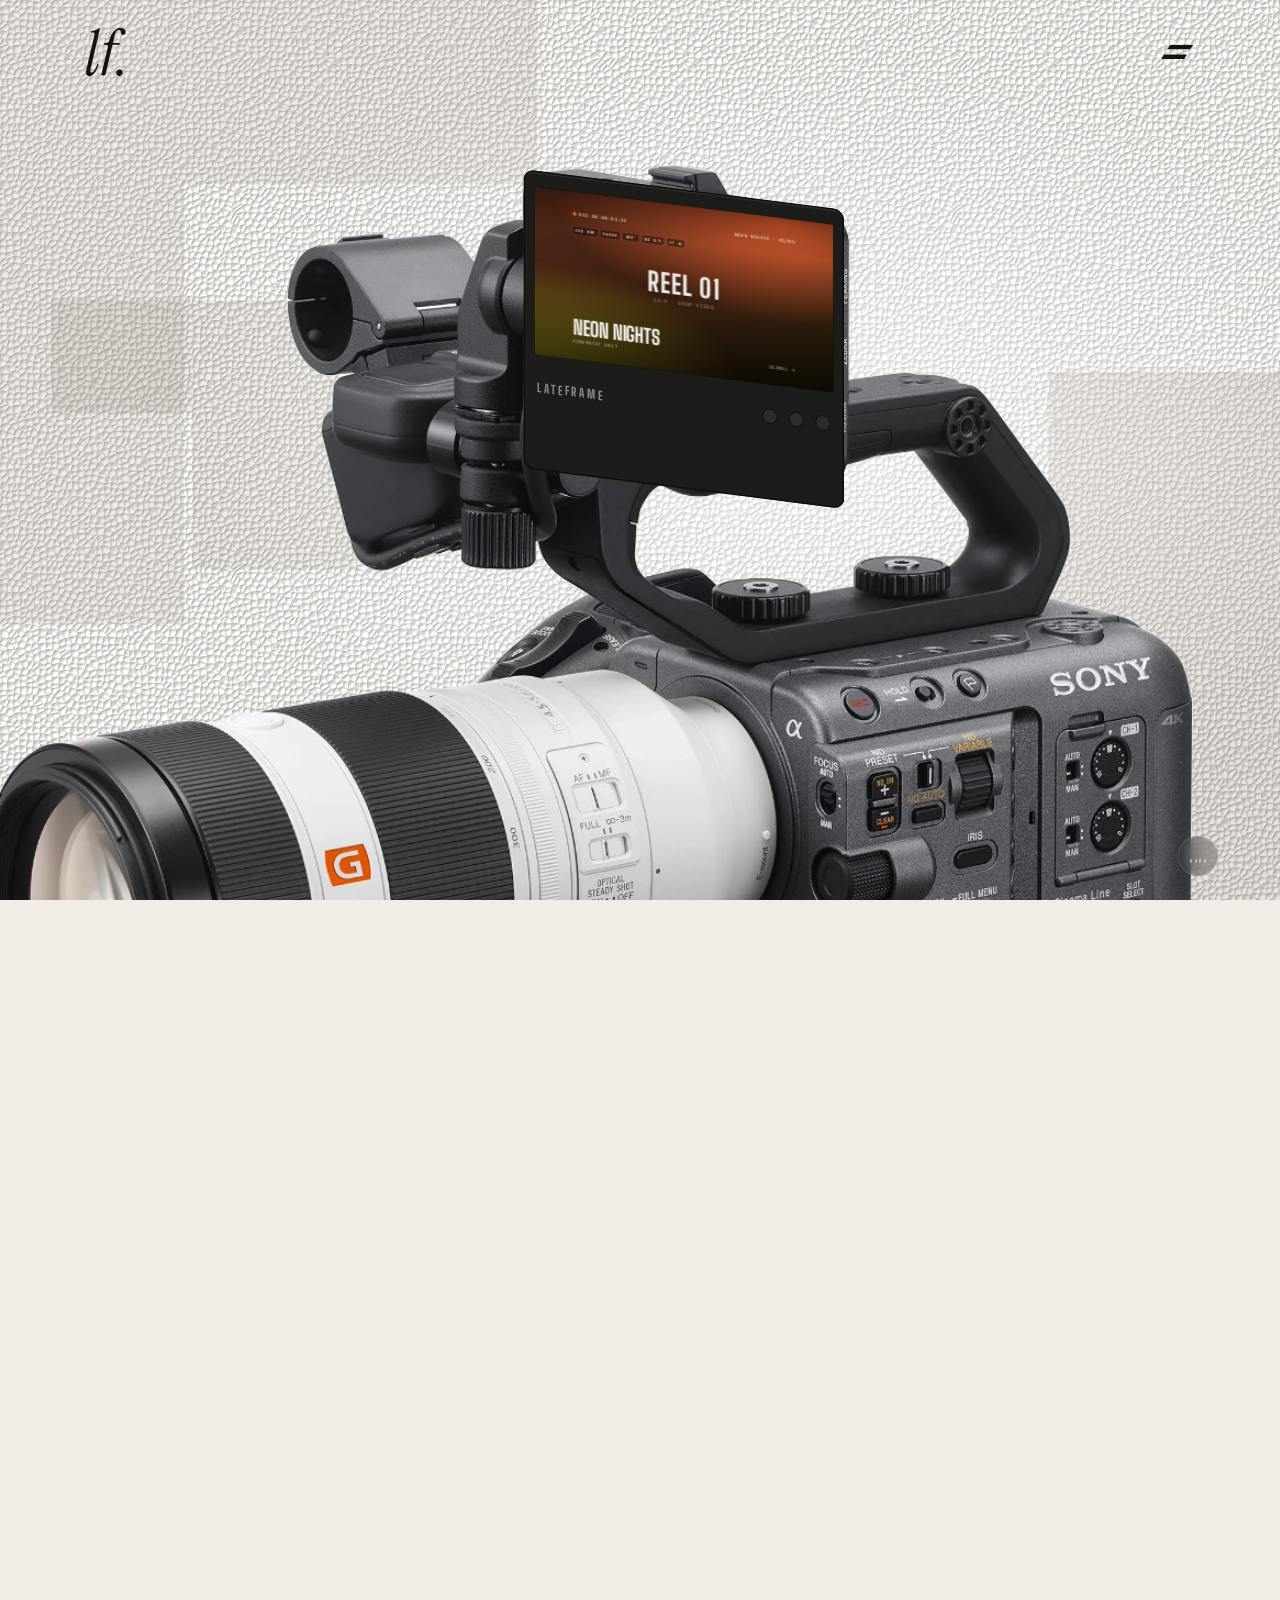
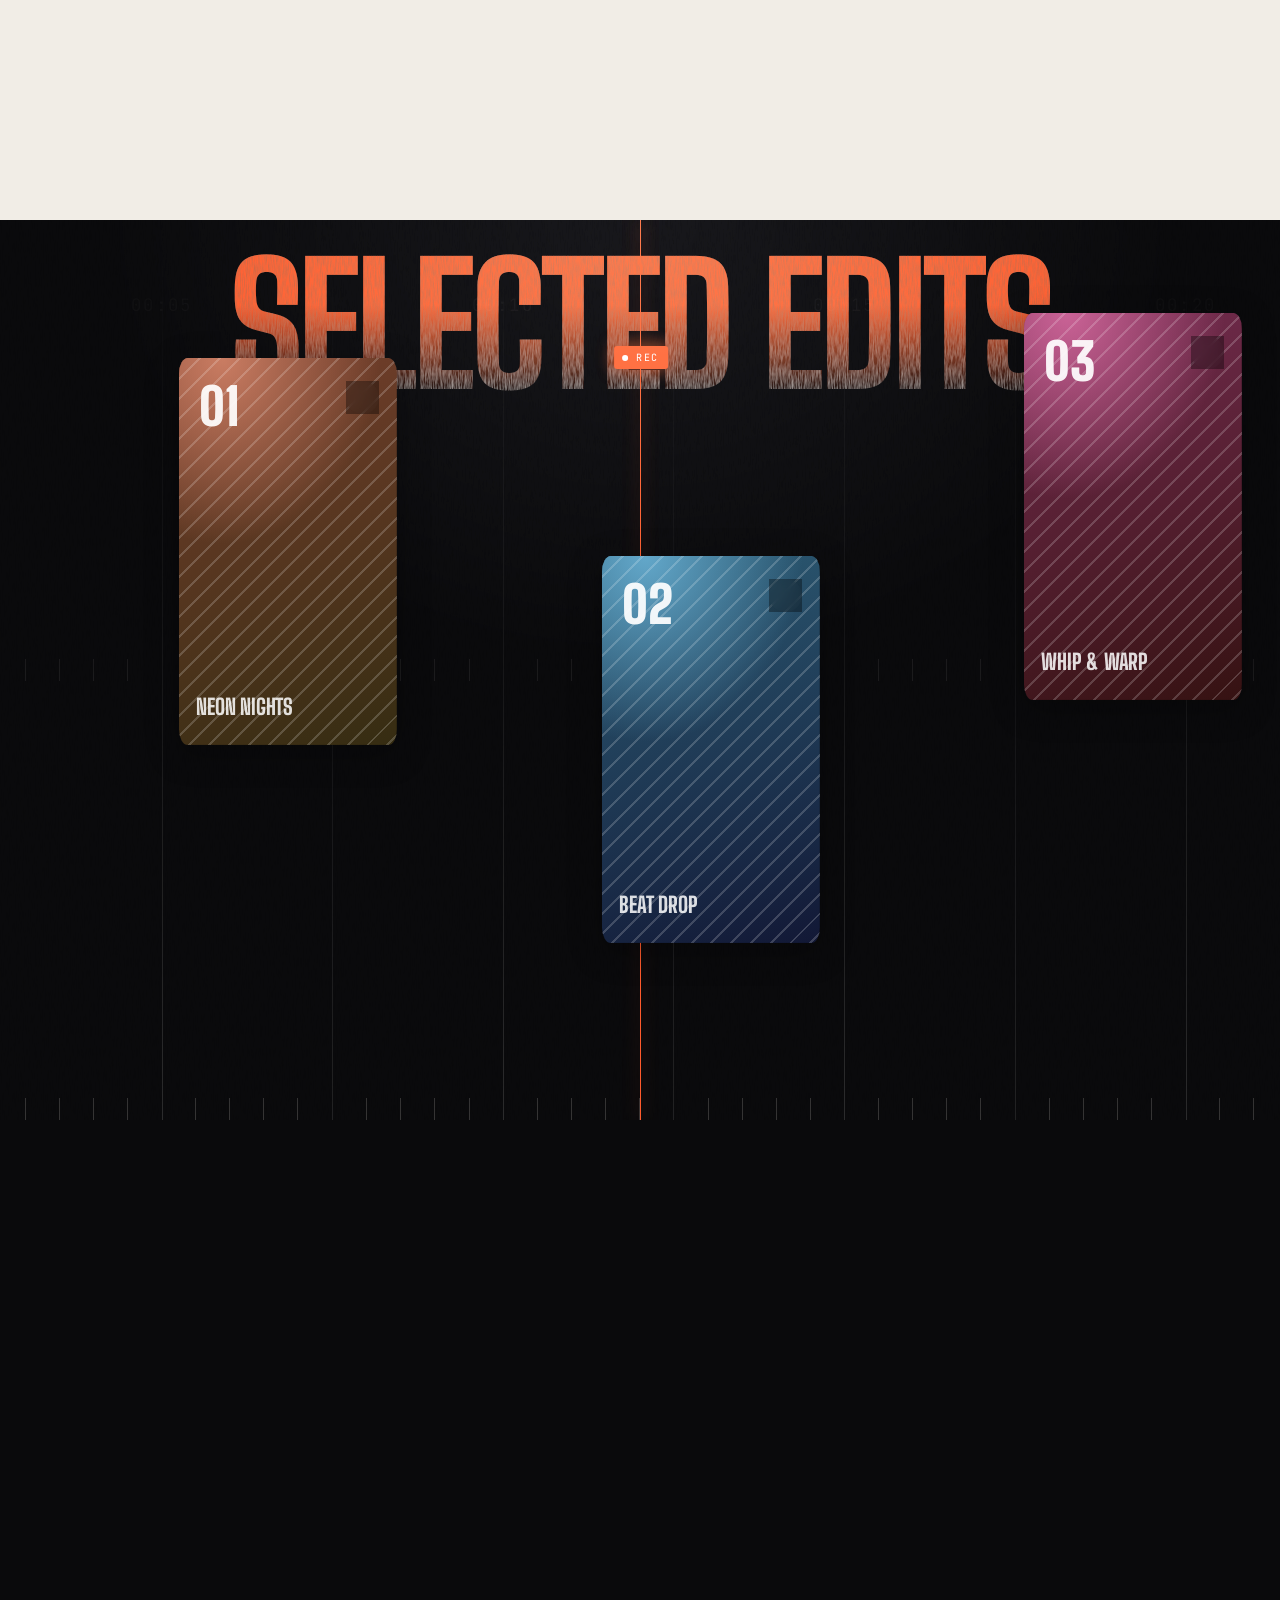
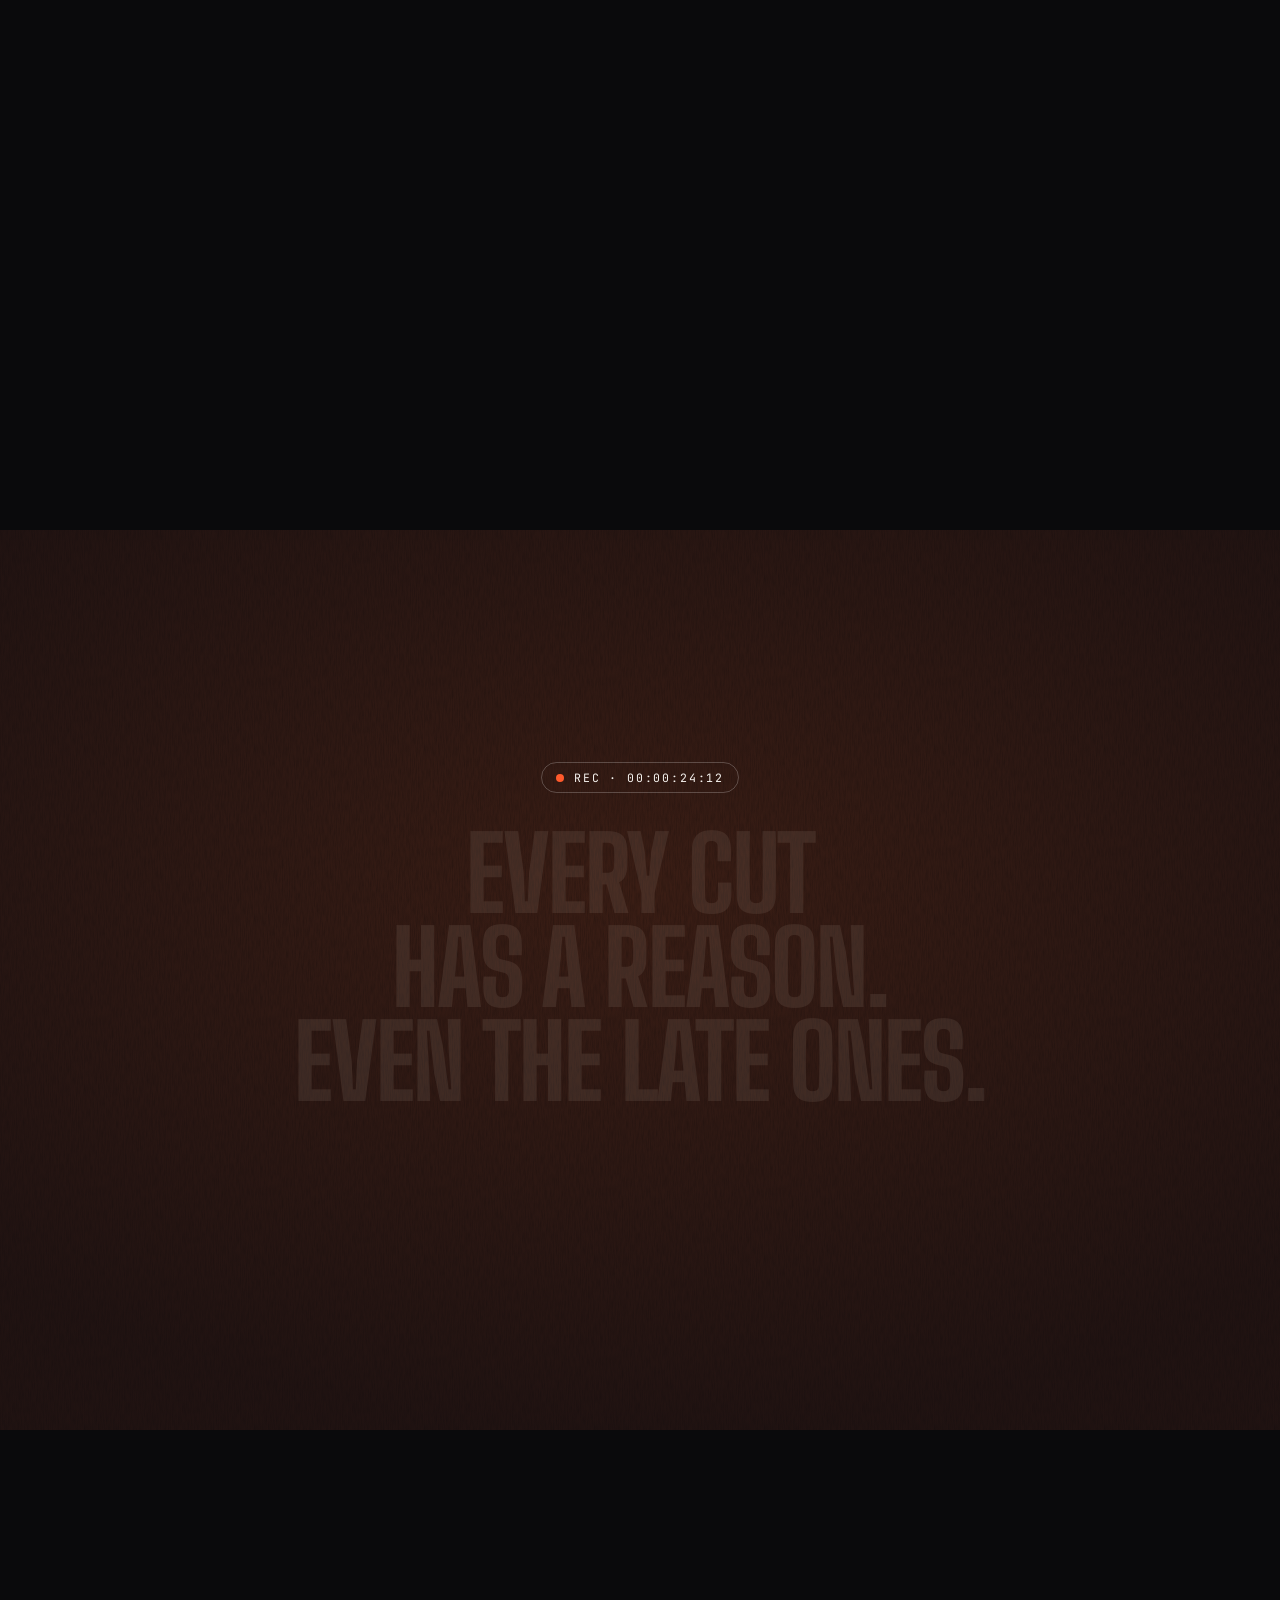
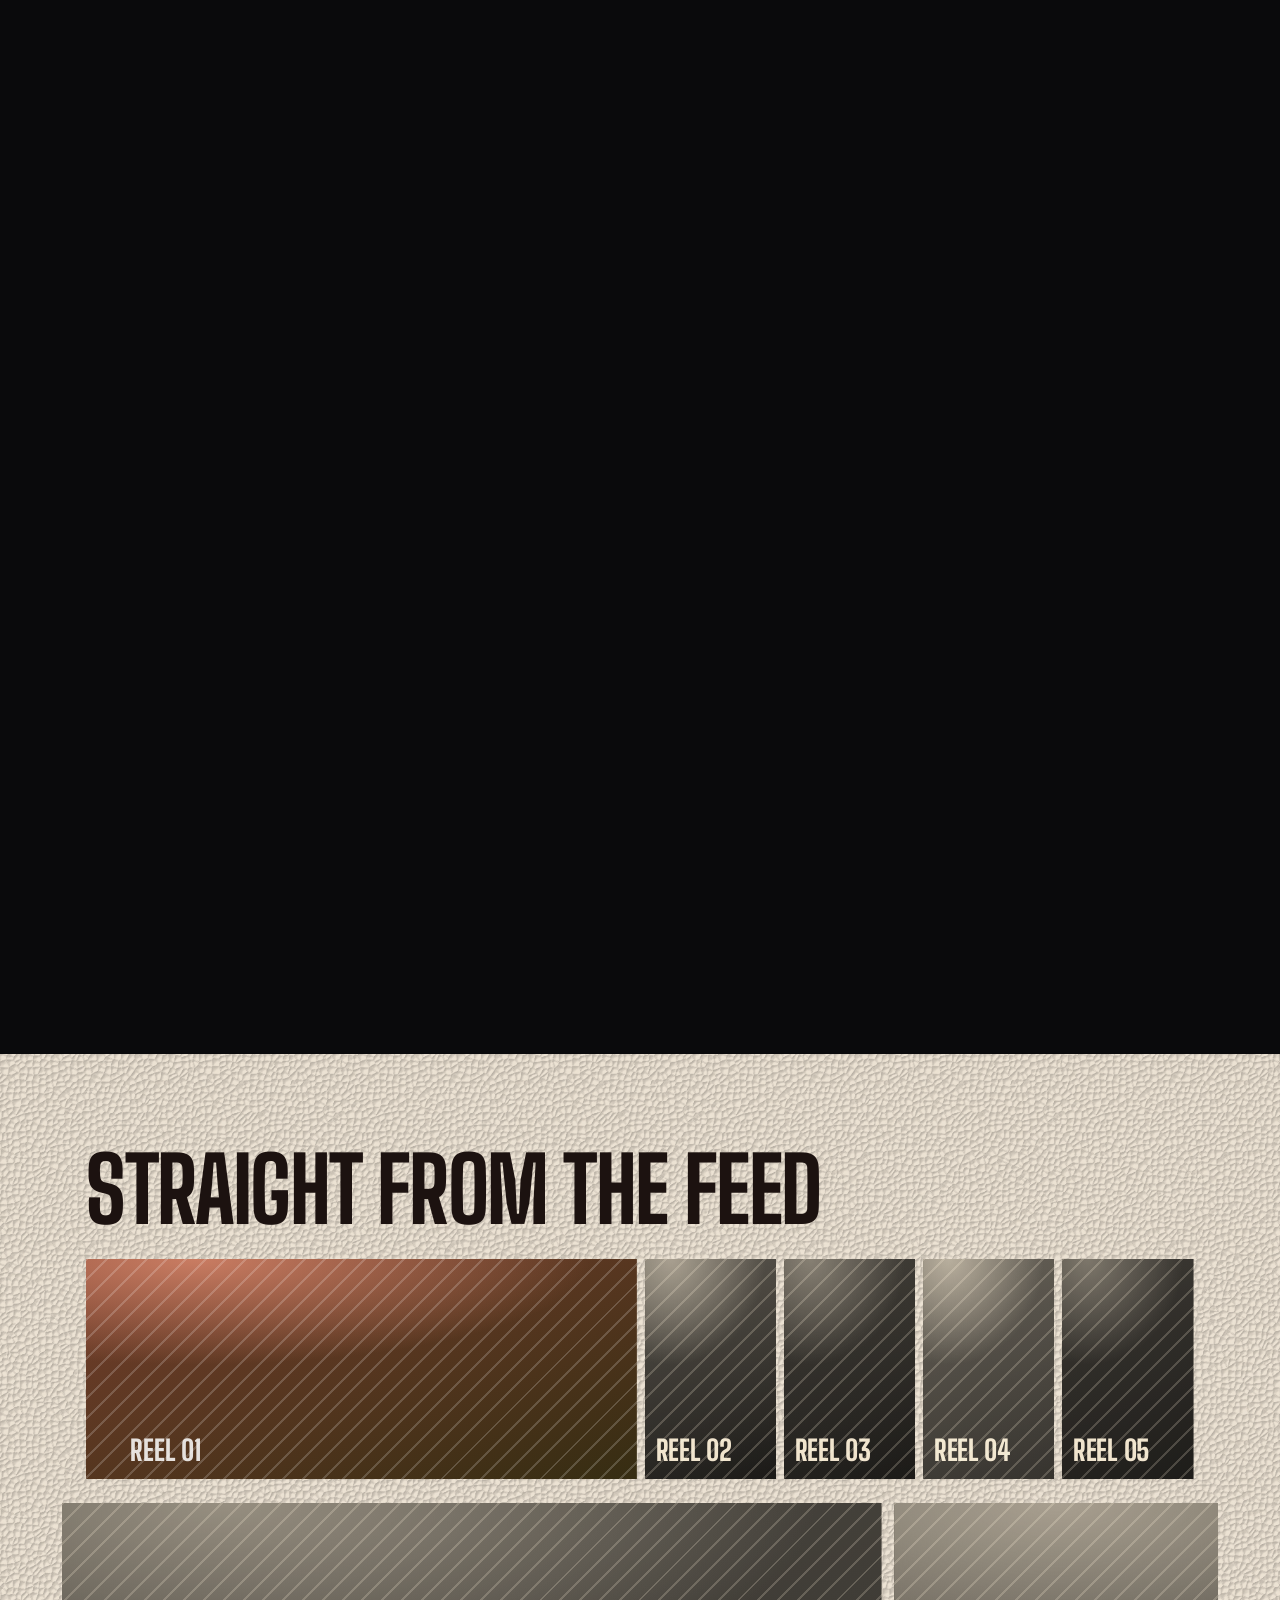
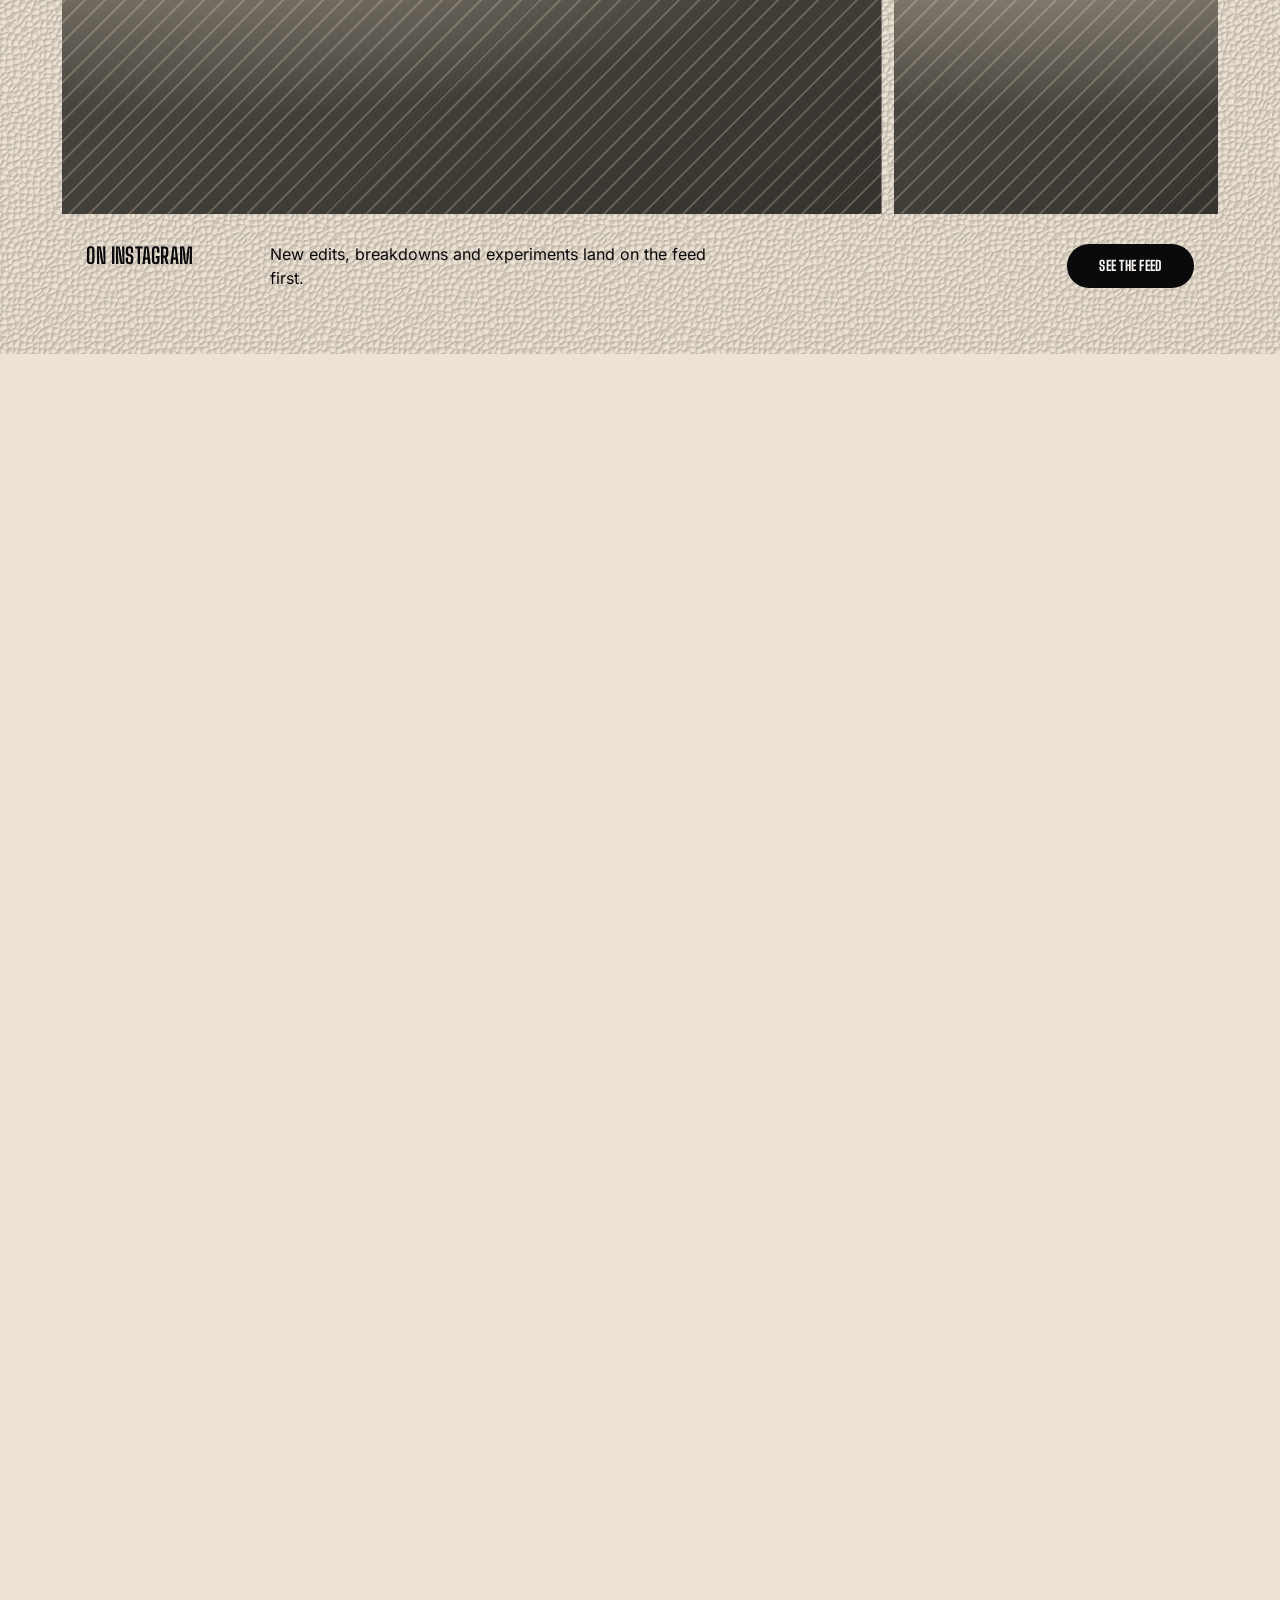
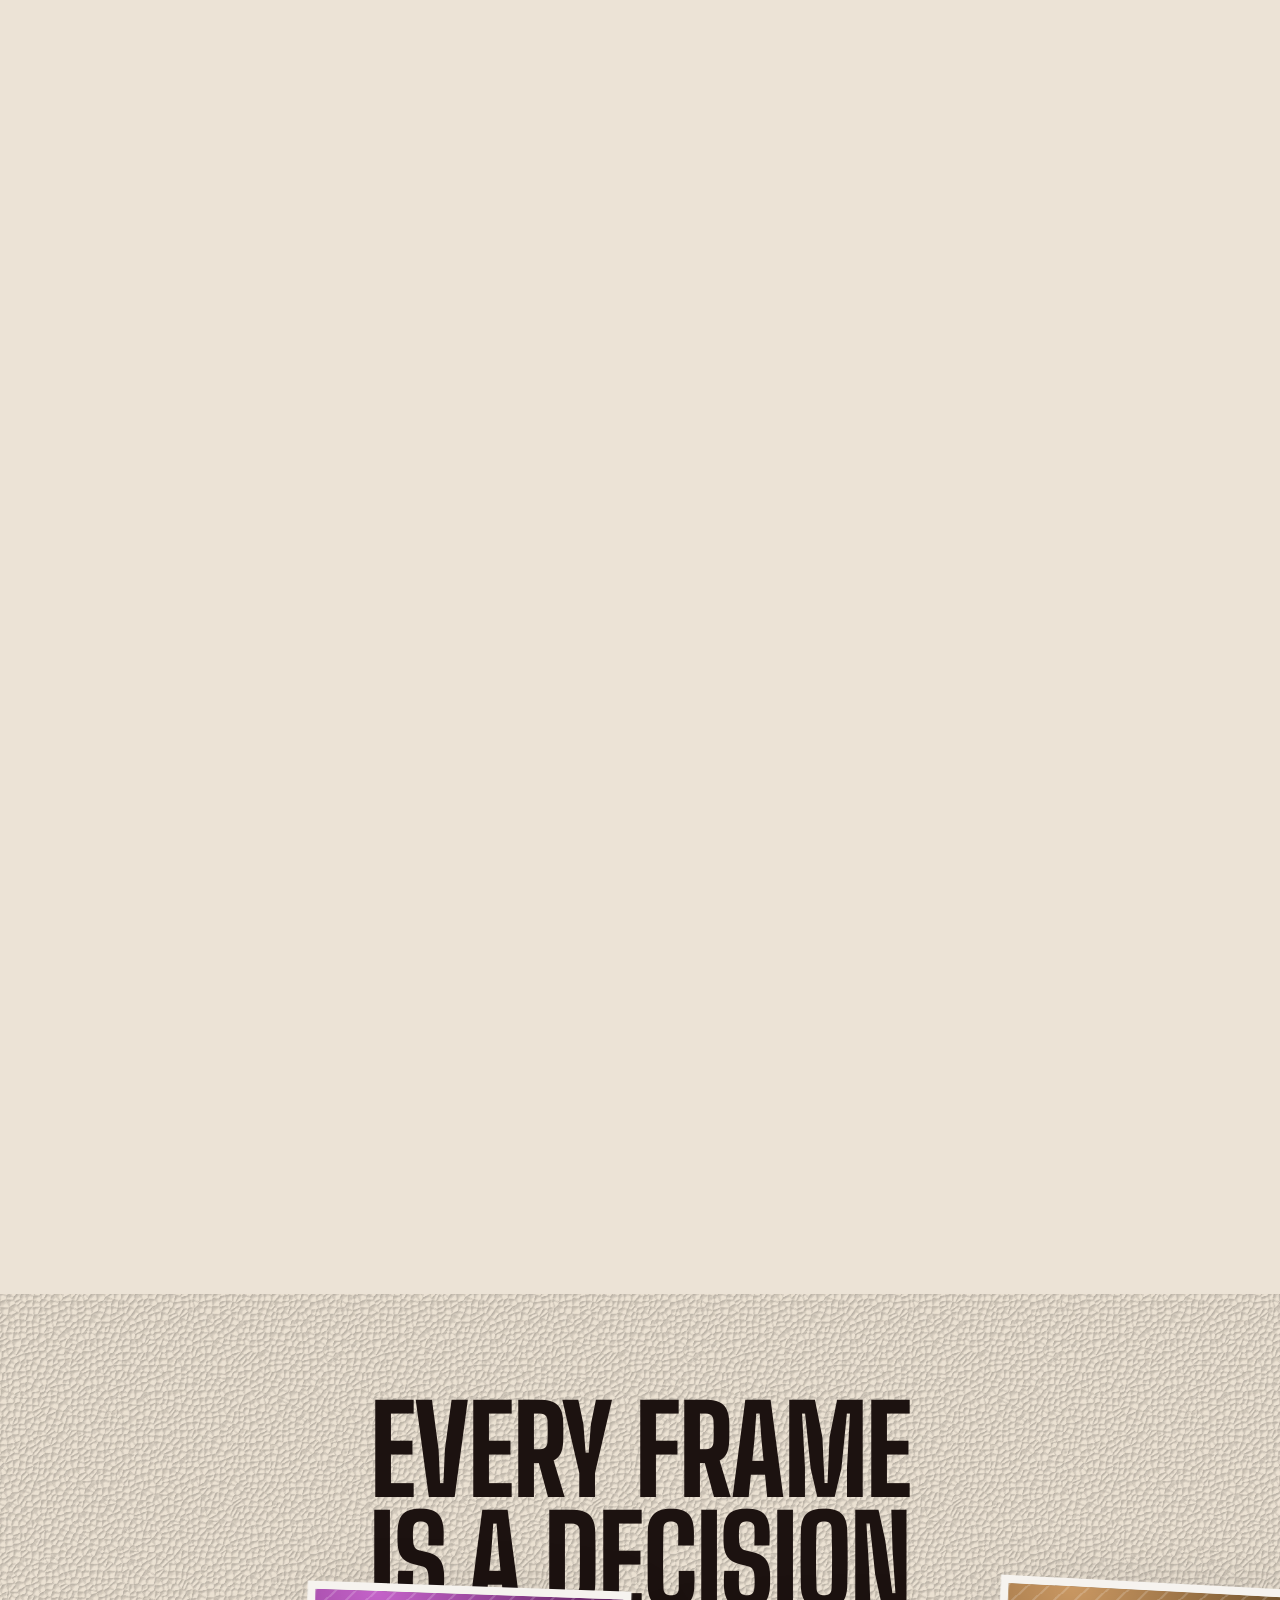
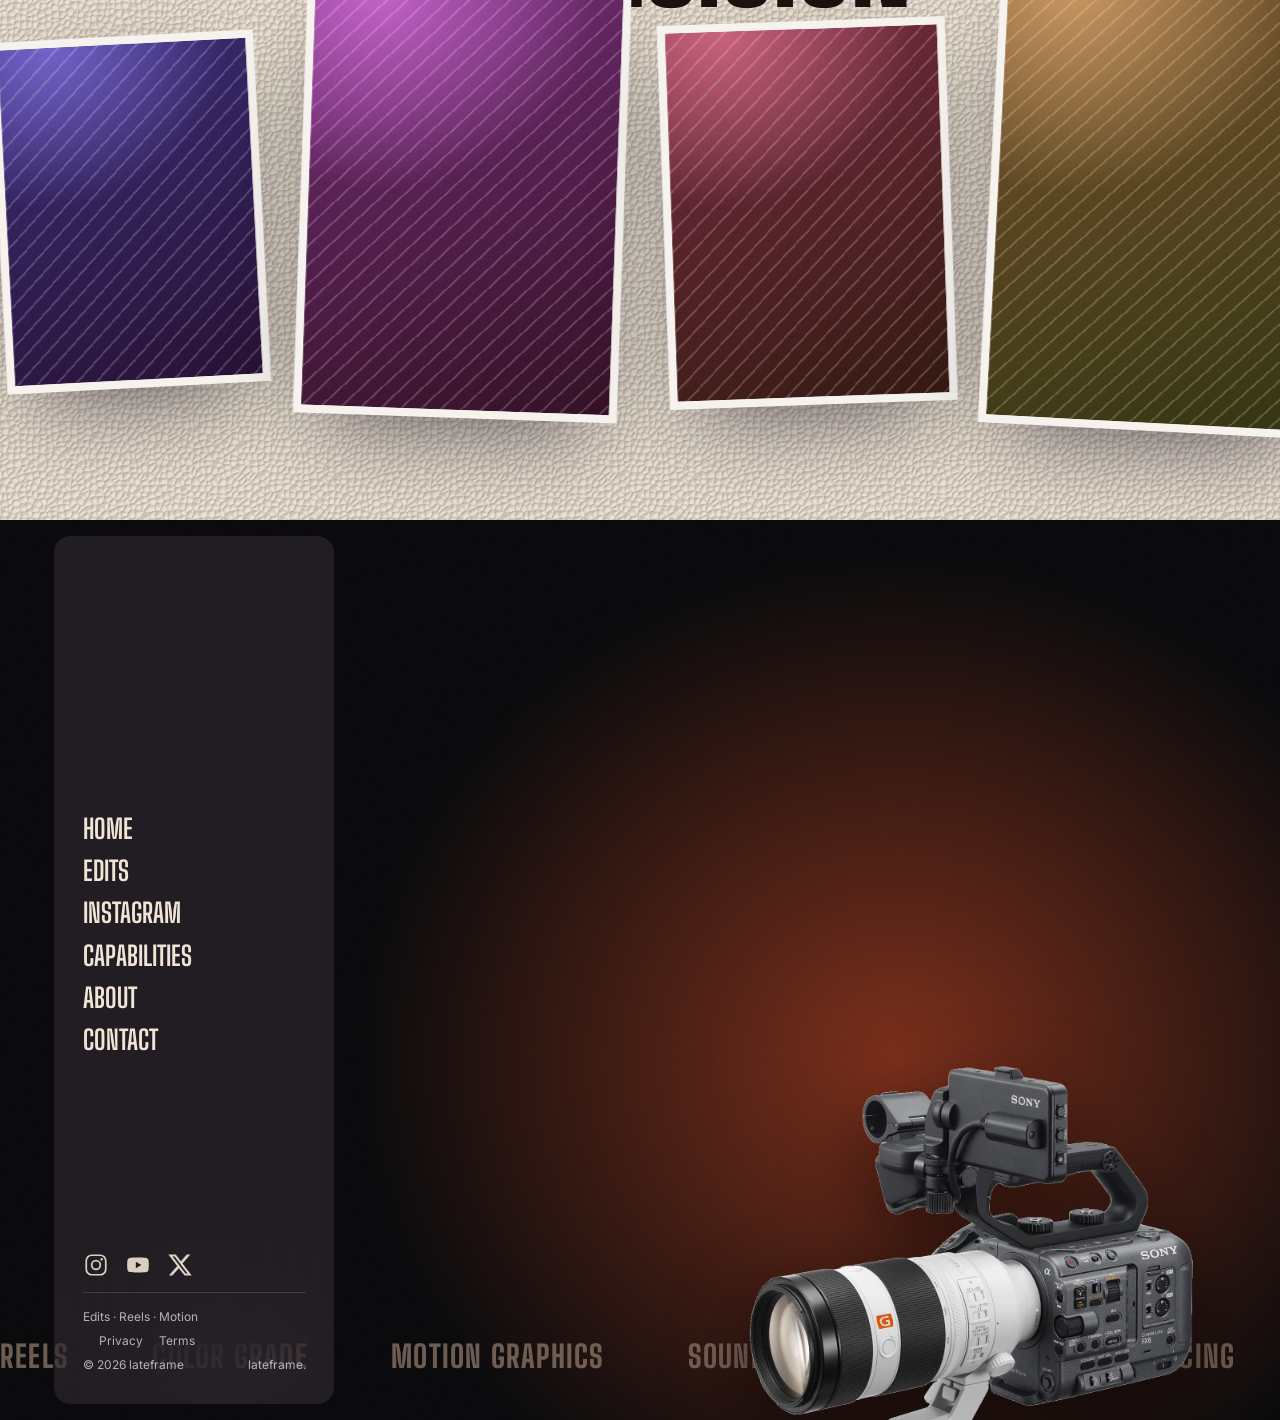
==== index.html @ 84cb8117 "Hold the camera still, add playable controls, wordmark behind, drop the name - Camera no longer swin" ====
<!doctype html>
<html lang="en">
<head>
  <meta charset="utf-8">
  <meta name="viewport" content="width=device-width, initial-scale=1">
  <title>lateframe — video edits, reels &amp; motion</title>
  <meta name="description" content="lateframe: Instagram edits, reels, color, motion and sound — cut frame by frame.">
  <meta name="theme-color" content="#0A0A0C">
  <meta property="og:title" content="lateframe">
  <meta property="og:description" content="Instagram edits, reels, color, motion and sound — cut frame by frame.">
  <meta property="og:type" content="website">
  <meta property="og:image" content="assets/brand/logo-lf.jpg">
  <meta name="twitter:card" content="summary_large_image">
  <meta name="twitter:image" content="assets/brand/logo-lf.jpg">
  <link rel="icon" href="assets/favicon.svg" type="image/svg+xml">
  <link rel="preload" href="assets/fonts/big-shoulders-display.woff2" as="font" type="font/woff2" crossorigin>
  <link rel="stylesheet" href="css/fonts.css">
  <link rel="stylesheet" href="css/styles.css">
  <link rel="stylesheet" href="css/intro.css">
  <link rel="stylesheet" href="css/camera.css">
  <script>document.documentElement.classList.add("js"); try { history.scrollRestoration = "manual"; scrollTo(0, 0); } catch (e) {}</script>
</head>
<body data-page="home" data-footer="home">
<script src="js/brand.js"></script>
<script src="js/intro.js"></script>

<div data-chrome="nav"></div>

<main id="main" tabindex="-1">

  <!-- ===== Hero: the camera stays put; scroll → the monitor comes closer until it becomes the screen ===== -->
  <section class="cam" data-cam data-tone="light">
    <h1 class="sr-only">lateframe — video edits, reels and motion</h1>
    <div class="cam__pin" data-pin>
      <div class="cam__bg" aria-hidden="true"><div class="cam__blocks"><i></i><i></i><i></i></div></div>

      <div class="cam__bgword" aria-hidden="true"><span>LATEFRAME</span></div>

      <div class="cam__stage" data-stage-el>
        <div class="cam__zoom" data-zoom>
          <div class="cam__shadow" data-shadow></div>
          <div class="cam__rig" data-rig>
            <img class="cam__img" src="assets/camera/fx6.webp" alt="" width="1600" height="1408" decoding="async">
            <div class="cam__mon" data-mon>
              <div class="cam__scr" aria-hidden="true"><div class="cam__scr-in" data-scrin>
                <div class="cam__reels" data-reels></div>
                <div class="cam__wb" data-wb></div>
                <div class="cam__scrim"></div>
                <div class="cam__ui cam__ui--top"><span class="cam__rec"><i></i><b data-tc>REC 00:00:00:00</b></span><span><b data-title></b> · <b data-idx></b></span></div>
                <div class="cam__ui cam__ui--bot"><div><div class="cam__big" data-big></div><div class="cam__bigtag" data-bigtag></div></div><span class="cam__scroll">Scroll ↓</span></div>
                <div class="cam__set" data-set><span data-s="iso"></span><span data-s="wb"></span><span data-s="shut"></span><span data-s="nd"></span><span data-s="af" class="cam__set-af">AF ◉</span></div>
                <div class="cam__meters" data-meters><i></i><i></i></div>
                <div class="cam__menu" data-menu><b>MENU · REELS</b><ol data-menu-list></ol></div>
                <div class="cam__flash" data-flash></div>
              </div></div>
              <div class="cam__monfoot"><span>LATEFRAME</span><span class="cam__knobs"><i></i><i></i><i></i></span></div>
            </div>
            <div class="cam__hot" data-hot><i class="cam__lensglow" data-lensglow></i></div>
          </div>
        </div>
      </div>

      <div class="cam__ui-page" aria-hidden="true">
        <i class="cam__br cam__br--tl"></i><i class="cam__br cam__br--tr"></i><i class="cam__br cam__br--bl"></i><i class="cam__br cam__br--br"></i>
        <div class="cam__hud"><span class="cam__rec"><i></i>REC</span><span data-tc-page>00:00:00:00</span><span>4K · 23.976 · 180°</span></div>
        <div class="cam__hud-bot"><span>Scroll ↓</span><span>Try the lens · REC · dials</span><span data-now></span></div>
      </div>
    </div>
  </section>

  <!-- ===== Selected edits: the timeline ===== -->
  <section class="stage" data-stage style="--n:3" data-tone="dark">
    <div class="pin">

      <div class="moments" data-moments>
        <div class="moments__headline display" aria-hidden="true">Selected Edits</div>
        <div class="moments__grass" aria-hidden="true"></div>
        <div class="moments__light" aria-hidden="true"></div>
        <div class="yards" data-yards aria-hidden="true"></div>
        <div class="playhead" aria-hidden="true"><span>REC</span></div>
        <div class="reel" data-reel></div>
      </div>
    </div>
  </section>

  <!-- ===== Statement ===== -->
  <section class="quote" data-quote data-tone="dark">
    <div class="quote__pin">
      <div class="quote__text">
        <span class="quote__rec" aria-hidden="true"><i></i>REC · 00:00:24:12</span>
        <h2 class="display quote__lines" data-quote-lines><span>Every cut</span><span>has a reason.</span><span>Even the late ones.</span></h2>
        <p class="quote__body" data-quote-body>Pacing, rhythm, color, sound — the details nobody notices until they're missing. That's the work: making the edit feel effortless.</p>
      </div>
      <div class="polaroids" aria-hidden="true">
        <div class="polaroid" data-pol><div class="polaroid__img"><div class="ph" style="--h:15" data-label="Frame 0142"></div></div></div>
        <div class="polaroid" data-pol><div class="polaroid__img"><div class="ph" style="--h:200" data-label="Frame 0287"></div></div></div>
        <div class="polaroid" data-pol><div class="polaroid__img"><div class="ph" style="--h:40" data-label="Frame 0455"></div></div></div>
      </div>
    </div>
  </section>

  <!-- ===== Instagram feed → Capabilities ===== -->
  <section class="tail" data-tail>
    <div class="tail__pin">

      <section class="foundation" data-tone="light" aria-labelledby="fnd-h">
        <h2 id="fnd-h" class="display">Straight from the feed</h2>
        <div class="tiles" data-tiles>
          <a class="tile is-active" href="instagram.html"><div class="ph" style="--h:15" data-label="Reel 01"></div></a>
          <a class="tile" href="instagram.html"><div class="ph" style="--h:200" data-label="Reel 02"></div></a>
          <a class="tile" href="instagram.html"><div class="ph" style="--h:330" data-label="Reel 03"></div></a>
          <a class="tile" href="instagram.html"><div class="ph" style="--h:40" data-label="Reel 04"></div></a>
          <a class="tile" href="instagram.html"><div class="ph" style="--h:265" data-label="Reel 05"></div></a>
        </div>
        <ul class="rail" data-snap>
          <li><a class="tile" href="instagram.html"><div class="ph" style="--h:15" data-label="Reel 01"></div></a></li>
          <li><a class="tile" href="instagram.html"><div class="ph" style="--h:200" data-label="Reel 02"></div></a></li>
          <li><a class="tile" href="instagram.html"><div class="ph" style="--h:330" data-label="Reel 03"></div></a></li>
          <li><a class="tile" href="instagram.html"><div class="ph" style="--h:40" data-label="Reel 04"></div></a></li>
          <li><a class="tile" href="instagram.html"><div class="ph" style="--h:265" data-label="Reel 05"></div></a></li>
        </ul>
        <div class="foundation__foot">
          <div><h3 class="heading">On Instagram</h3><p>New edits, breakdowns and experiments land on the feed first.</p></div>
          <a class="btn" href="instagram.html"><span>See the feed</span></a>
        </div>
      </section>

      <section class="pstage" data-pstage data-tone="dark" aria-label="Capabilities">
        <div class="pstage__bg"><div class="pstage__headline" aria-hidden="true"><h2 class="display">Capabilities</h2></div></div>
        <div class="pstage__tex" aria-hidden="true"></div>
        <div class="pstage__body">
          <div data-pslides>
            <div class="pslide"><div class="pslide__art"><div class="pslide__pol"><div class="ph" style="--h:15" data-label="Hook"></div></div><div class="pslide__pol"><div class="ph" style="--h:330" data-label="Loop"></div></div><div class="pslide__wordmark display">Reels &amp; Shorts</div></div></div>
            <div class="pslide"><div class="pslide__art"><div class="pslide__pol"><div class="ph" style="--h:200" data-label="Before"></div></div><div class="pslide__pol"><div class="ph" style="--h:30" data-label="After"></div></div><div class="pslide__wordmark display">Color Grade</div></div></div>
            <div class="pslide"><div class="pslide__art"><div class="pslide__pol"><div class="ph" style="--h:265" data-label="Type"></div></div><div class="pslide__pol"><div class="ph" style="--h:300" data-label="Overlay"></div></div><div class="pslide__wordmark display">Motion Graphics</div></div></div>
            <div class="pslide"><div class="pslide__art"><div class="pslide__pol"><div class="ph" style="--h:150" data-label="Beat"></div></div><div class="pslide__pol"><div class="ph" style="--h:180" data-label="Waveform"></div></div><div class="pslide__wordmark display">Sound Design</div></div></div>
            <div class="pslide"><div class="pslide__art"><div class="pslide__pol"><div class="ph" style="--h:45" data-label="Raw"></div></div><div class="pslide__pol"><div class="ph" style="--h:25" data-label="Cut"></div></div><div class="pslide__wordmark display">Pacing &amp; Story</div></div></div>
            <div class="pslide"><div class="pslide__art"><div class="pslide__pol"><div class="ph" style="--h:340" data-label="9:16"></div></div><div class="pslide__pol"><div class="ph" style="--h:210" data-label="16:9"></div></div><div class="pslide__wordmark display">Brand &amp; Ads</div></div></div>
          </div>
        </div>
        <div class="ptext" data-ptext>
          <nav class="pdots" aria-label="Capabilities" data-pdots></nav>
          <div class="ppanel" data-ppanel></div>
        </div>
        <div class="pview"><a class="btn btn--bone" href="capabilities.html"><span>All capabilities</span></a></div>
        <div class="partner-marq" aria-hidden="true" data-marq></div>
      </section>

    </div>
  </section>

  <!-- ===== Every frame is a decision ===== -->
  <section class="play" data-tone="light" aria-labelledby="play-h">
    <h2 id="play-h" class="display"><span>Every frame</span><span>is a decision</span></h2>
    <div class="play__rail" data-play data-cursor="Drag"><div class="play__row" data-play-row></div></div>
  </section>

</main>

<!-- Reel modal -->
<div class="modal" data-modal role="dialog" aria-modal="true" aria-label="Reel" aria-hidden="true" inert>
  <button class="modal__close" type="button" data-modal-close aria-label="Close"><svg width="16" height="16" viewBox="0 0 16 16" stroke="currentColor" stroke-width="1.6" stroke-linecap="round"><path d="M2 2l12 12M14 2 2 14"/></svg></button>
  <div class="modal__inner">
    <div class="modal__card"><div class="tcard__face" style="position:absolute;inset:0"><div class="ph" data-modal-ph></div><video class="modal__video" data-modal-video playsinline loop muted controls hidden></video><span class="tcard__num" data-modal-num style="font-size:clamp(34px,5vw,72px)"></span><div class="tcard__sheen" style="opacity:.35"></div></div></div>
    <div class="modal__meta"><h3 class="display" data-modal-title></h3><p data-modal-stat></p><a class="btn btn--bone modal__link" data-modal-link href="#" target="_blank" rel="noreferrer"><span>Watch on Instagram</span></a></div>
  </div>
</div>

<div data-chrome="footer"></div>

<script src="js/edits.js"></script>
<script src="js/chrome.js"></script>
<script src="js/camera.js"></script>
<script src="js/home.js"></script>
</body>
</html>
---- css/fonts.css ----
/* Self-hosted Latin subsets, variable fonts (SIL Open Font License): Big Shoulders Display, Inter, JetBrains Mono */
@font-face {
  font-family: 'Big Shoulders Display';
  font-style: normal;
  font-weight: 300 900;
  font-display: swap;
  src: url(../assets/fonts/big-shoulders-display.woff2) format('woff2');
  unicode-range: U+0000-00FF, U+0131, U+0152-0153, U+02BB-02BC, U+02C6, U+02DA, U+02DC, U+0304, U+0308, U+0329, U+2000-206F, U+20AC, U+2122, U+2191, U+2193, U+2212, U+2215, U+FEFF, U+FFFD;
}
@font-face {
  font-family: 'Inter';
  font-style: normal;
  font-weight: 400 600;
  font-display: swap;
  src: url(../assets/fonts/inter.woff2) format('woff2');
  unicode-range: U+0000-00FF, U+0131, U+0152-0153, U+02BB-02BC, U+02C6, U+02DA, U+02DC, U+0304, U+0308, U+0329, U+2000-206F, U+20AC, U+2122, U+2191, U+2193, U+2212, U+2215, U+FEFF, U+FFFD;
}
@font-face {
  font-family: 'JetBrains Mono';
  font-style: normal;
  font-weight: 400 500;
  font-display: swap;
  src: url(../assets/fonts/jetbrains-mono.woff2) format('woff2');
  unicode-range: U+0000-00FF, U+0131, U+0152-0153, U+02BB-02BC, U+02C6, U+02DA, U+02DC, U+0304, U+0308, U+0329, U+2000-206F, U+20AC, U+2122, U+2191, U+2193, U+2212, U+2215, U+FEFF, U+FFFD;
}
---- css/styles.css ----
/* ==========================================================================
   Lateframe — editorial athlete site template
   Tokens → base → chrome (nav/menu/footer) → home sections → inner pages
   ========================================================================== */

:root {
  --ink-deep: #0a0a0c;
  --ink: #16120f;
  --bone: #f6f3ef;
  --cream: #f0e4d4;
  --taupe: #b8a99a;
  --sand: #ece3d6;
  --accent: #ff5a2c;
  --accent-deep: #1c1210;
  --accent-fog: #3a1d14;
  --accent-soft: #ffb9a0;
  --cta-yellow: #ffc62f;

  --font-display: "Big Shoulders Display", "Anton", "Arial Narrow", Impact, sans-serif;
  --font-body: "Inter", system-ui, -apple-system, "Segoe UI", Roboto, sans-serif;
  --font-mono: "JetBrains Mono", ui-monospace, "SF Mono", Menlo, monospace;

  --ease-out: cubic-bezier(0.22, 1, 0.36, 1);
  --ease-ui: cubic-bezier(0.4, 0, 0.2, 1);
  --page-x: clamp(16px, 3vw, 48px);
  --logo-color: var(--ink);

  --tex-grass: url("../assets/textures/grass.svg");
  --tex-pebble: url("../assets/textures/pebble.svg");
  --tex-leather: url("../assets/textures/leather.jpg");
}

*,
*::before,
*::after { box-sizing: border-box; }

html { background: var(--ink-deep); -webkit-text-size-adjust: 100%; }
body {
  margin: 0;
  font-family: var(--font-body);
  color: var(--bone);
  background: var(--ink-deep);
  overflow-x: clip;
  -webkit-font-smoothing: antialiased;
}
body.is-locked { overflow: hidden; }
img, svg { display: block; max-width: 100%; }
a { color: inherit; text-decoration: none; }
button { font: inherit; color: inherit; cursor: pointer; border: 0; background: none; padding: 0; }
ul { list-style: none; margin: 0; padding: 0; }
h1, h2, h3, p { margin: 0; }

.display {
  font-family: var(--font-display);
  font-weight: 800;
  text-transform: uppercase;
  letter-spacing: -0.02em;
  line-height: 0.9;
}
.heading { font-family: var(--font-display); font-weight: 700; text-transform: uppercase; letter-spacing: 0.01em; }
.label { font-family: var(--font-display); font-weight: 700; text-transform: uppercase; letter-spacing: 0.06em; }
.label-sm { font-family: var(--font-mono); font-size: 11px; letter-spacing: 0.08em; text-transform: uppercase; }
.sr-only { position: absolute; width: 1px; height: 1px; overflow: hidden; clip: rect(0 0 0 0); white-space: nowrap; }

.skip-link {
  position: fixed; left: 12px; top: -60px; z-index: 10000;
  background: var(--bone); color: var(--ink-deep); padding: 10px 16px; border-radius: 999px;
}
.skip-link:focus { top: 12px; }
:focus-visible { outline: 2px solid var(--cta-yellow); outline-offset: 3px; }

/* ---------- Placeholder art (swap for <img> or data-src) ---------- */
.ph {
  position: absolute; inset: 0; overflow: hidden;
  background-size: cover; background-position: center;
  background-image:
    radial-gradient(120% 80% at 20% 0%, hsl(var(--h, 265) 55% 62% / 0.9), transparent 60%),
    linear-gradient(160deg, hsl(var(--h, 265) 45% 32%), hsl(calc(var(--h, 265) + 30) 50% 14%));
}
.ph::before {
  content: ""; position: absolute; inset: 0; opacity: 0.18;
  background: repeating-linear-gradient(135deg, #fff 0 2px, transparent 2px 14px);
}
.ph::after {
  content: attr(data-label); position: absolute; left: 8%; bottom: 7%; right: 8%;
  font-family: var(--font-display); font-weight: 800; text-transform: uppercase;
  font-size: clamp(14px, 2.2vw, 30px); line-height: 0.95; letter-spacing: -0.01em;
  color: rgba(255, 255, 255, 0.85);
}
.ph[data-src]::before, .ph[data-src]::after { display: none; }

/* ---------- Buttons ---------- */
.btn {
  position: relative; isolation: isolate; overflow: hidden;
  display: inline-flex; align-items: center; justify-content: center;
  font-family: var(--font-display); font-weight: 800; text-transform: uppercase;
  letter-spacing: 0.02em; line-height: 0.8; border-radius: 999px;
  padding: 16px 32px; font-size: 14px;
  background: var(--ink-deep); color: var(--bone);
  transition: box-shadow 200ms var(--ease-ui), scale 200ms var(--ease-ui);
}
.btn::before {
  content: ""; position: absolute; left: -15%; right: -15%; top: -40%; bottom: 0; z-index: -1;
  background: var(--fill, var(--accent)); border-radius: 50% 50% 0 0 / 42% 42% 0 0;
  transform: translateY(calc(100% + 1px)); transition: transform 200ms var(--ease-ui);
}
.btn span { display: inline-block; white-space: nowrap; transition: scale 320ms cubic-bezier(0.34, 1.56, 0.64, 1), color 200ms var(--ease-ui); }
.btn:hover, .btn:focus-visible { scale: 1.1; }
.btn:hover::before, .btn:focus-visible::before { transform: translateY(0); }
.btn:hover span { scale: 0.82; }
.btn--bone { background: var(--bone); color: var(--ink-deep); --fill: var(--cta-yellow); }
.btn--bone:hover span { color: var(--ink); }
.btn--yellow { background: var(--cta-yellow); color: var(--ink-deep); --fill: var(--accent-soft); padding: clamp(20px, 2.2vw, 32px) clamp(48px, 5.5vw, 80px); font-size: clamp(18px, 1.7vw, 24px); }

/* ==========================================================================
   Nav + menu
   ========================================================================== */
.nav {
  position: fixed; inset: 0 0 auto 0; z-index: 90; pointer-events: none;
  display: flex; align-items: center; justify-content: space-between;
  padding: 20px 24px; color: var(--logo-color); transition: color 300ms;
}
@media (min-width: 900px) { .nav { padding: 28px calc(var(--page-x) + 3rem); } }
.nav__logo, .nav__burger { pointer-events: auto; color: inherit; }
.nav__logo { position: relative; display: block; }
.nav__logo::after { content: ""; position: absolute; inset: -12px; }
.nav__logo svg { height: 40px; width: auto; transition: scale 300ms var(--ease-out); }
.nav__logo:hover svg { scale: 1.1; }
@media (min-width: 900px) { .nav__logo svg { height: 48px; } }
.nav__burger { margin: -16px; padding: 16px; display: inline-flex; }
.nav__burger svg { height: 12px; width: auto; overflow: visible; }
@media (min-width: 900px) { .nav__burger svg { height: 14px; } }
.nav__burger path { transition: transform 500ms var(--ease-out); transform-box: fill-box; transform-origin: center; }
.nav__burger[aria-expanded="true"] .bar-top { transform: translate(-2.4px, 4.45px) rotate(40deg); }
.nav__burger[aria-expanded="true"] .bar-bot { transform: translate(2.4px, -4.45px) rotate(-40deg); }
body.menu-open .nav { color: var(--bone); }

.menu {
  position: fixed; inset: 0; z-index: 85; isolation: isolate;
  display: flex; flex-direction: column; overflow: hidden auto;
  background: var(--ink-deep); opacity: 0; visibility: hidden; pointer-events: none;
  transition: opacity 500ms, visibility 500ms;
}
.menu.is-open { opacity: 1; visibility: visible; pointer-events: auto; }
.menu::before {
  content: ""; position: absolute; inset: 0; z-index: -1; pointer-events: none;
  background-image: var(--tex-pebble); background-size: 480px; mix-blend-mode: overlay; opacity: 0.35;
}
.menu__layout { flex: 1; display: flex; padding: 96px 24px 24px; }
.menu__links { margin: auto; display: flex; flex-direction: column; align-items: center; gap: 10px; }
.menu__row { display: flex; flex-direction: column; align-items: center; gap: 4px; }
.menu__link {
  position: relative; display: block; font-family: var(--font-display); font-weight: 800; text-transform: uppercase;
  font-size: clamp(44px, 12vw, 72px); line-height: 1.04; letter-spacing: -0.02em;
  opacity: 0; transform: translateY(26px);
  transition: transform 500ms var(--ease-out), opacity 500ms var(--ease-out);
}
.menu.is-open .menu__link { opacity: 1; transform: none; }
.menu__link .lift { position: relative; display: block; transition: transform 300ms var(--ease-out); }
.menu__link .base { color: color-mix(in oklab, var(--bone) 50%, transparent); }
.menu__link .fill {
  position: absolute; inset: 0; color: var(--bone); pointer-events: none;
  clip-path: polygon(0 -15%, 0% -15%, -18% 115%, 0 115%);
  transition: clip-path 450ms var(--ease-out);
}
.menu__link:hover .fill, .menu__link:focus-visible .fill, .menu__link[aria-current="page"] .fill { clip-path: polygon(0 -15%, 118% -15%, 100% 115%, 0 115%); }
.menu__link:hover .lift { transform: translateY(-2px); }
.menu__socials { margin-top: 24px; display: flex; gap: 20px; opacity: 0; transition: opacity 500ms 300ms; }
.menu.is-open .menu__socials, .menu.is-open .menu__credits { opacity: 1; }
.menu__socials a { display: block; padding: 8px; margin: -8px; color: color-mix(in oklab, var(--bone) 60%, transparent); transition: color 300ms; }
.menu__socials a:hover { color: var(--bone); }
.menu__socials svg { width: 32px; height: 32px; }
.menu__credits {
  display: flex; flex-wrap: wrap; justify-content: space-between; gap: 8px 24px;
  padding: 0 24px 24px; font-size: 12px; color: color-mix(in oklab, var(--bone) 55%, transparent);
  opacity: 0; transition: opacity 500ms 300ms;
}
@media (min-width: 900px) {
  .menu__layout { padding: 112px var(--page-x) 64px; }
  .menu__row { flex-direction: row; flex-wrap: wrap; justify-content: center; gap: 0 56px; }
  .menu__links { gap: 20px; }
  .menu__link { font-size: clamp(48px, 7vw, 116px); }
  .menu__socials { margin-top: 48px; gap: 24px; }
  .menu__socials svg { width: 48px; height: 48px; }
  .menu__credits { padding: 0 calc(var(--page-x) + 3rem) 32px; }
}

/* ==========================================================================
   Home — stage (selected edits timeline)
   ========================================================================== */
.stage { position: relative; height: calc(70vh * var(--n, 4)); background: var(--ink-deep); }
@media (min-width: 900px) { .stage { height: calc(130vh * var(--n, 4)); } }
.pin { position: sticky; top: 0; height: 100vh; height: 100svh; overflow: clip; }

/* trading card (floating reel cards) */
.tcard {
  position: relative; width: 100%; height: 100%; border-radius: 4%;
  transform: translateZ(var(--tz, 0)) rotateX(var(--rx, 0deg)) rotateY(var(--ry, 0deg)) scale(var(--scale, 1));
  transition: transform 0.2s var(--ease-out);
  filter: drop-shadow(0 calc(8px + 26px * var(--hover, 0)) calc(16px + 34px * var(--hover, 0)) rgba(0, 0, 0, calc(0.28 + 0.32 * var(--hover, 0))));
  will-change: transform;
}
.tcard__face { position: absolute; inset: 0; border-radius: 4%; overflow: hidden; }
.tcard__face::after { /* foil border */
  content: ""; position: absolute; inset: 0; border-radius: 4%; pointer-events: none;
  box-shadow: inset 0 0 0 1px rgba(255, 255, 255, calc(0.5 * var(--hover, 0))), inset 0 0 calc(18px * var(--hover, 0)) rgba(255, 255, 255, calc(0.18 * var(--hover, 0)));
}
.tcard__sheen {
  position: absolute; inset: 0; pointer-events: none; mix-blend-mode: screen;
  background: linear-gradient(102deg, transparent 36%, rgba(255, 255, 255, 0.28) 46%, rgba(255, 255, 255, 0.62) 50%, rgba(255, 255, 255, 0.28) 54%, transparent 64%);
  background-size: 260% 100%; background-position-x: calc(var(--mxf, 0.5) * 100%); opacity: calc(0.85 * var(--hover, 0)); transition: opacity 0.25s;
}
.tcard__holo {
  position: absolute; inset: 0; pointer-events: none; mix-blend-mode: color-dodge;
  background: linear-gradient(115deg, rgba(120, 90, 255, 0.16) 0%, rgba(255, 120, 200, 0) 38%, rgba(255, 180, 90, 0) 62%, rgba(90, 200, 255, 0.16) 100%);
  opacity: calc(0.7 * var(--hover, 0)); transition: opacity 0.3s;
}
.tcard .ph::after { font-size: clamp(13px, 1.7vw, 26px); }
.tcard__num {
  position: absolute; top: 6%; left: 9%; font-family: var(--font-display); font-weight: 900; font-size: clamp(26px, 4vw, 64px); line-height: 1; color: rgba(255, 255, 255, 0.92);
}

/* signature moments */
.moments { position: absolute; inset: 0; background: var(--ink-deep); isolation: isolate; overflow: hidden; }
.moments__headline {
  position: absolute; inset: 0 0 auto 0; z-index: 5; text-align: center; white-space: nowrap; pointer-events: none;
  font-size: 13vw; line-height: 0.83; letter-spacing: -0.03em; padding-top: 4svh;
  color: transparent; -webkit-background-clip: text; background-clip: text;
  background-image: var(--tex-grass), linear-gradient(to bottom, var(--accent) 49%, transparent 100%);
  background-blend-mode: soft-light, normal; background-size: 170px, 100% 100%; background-repeat: repeat, no-repeat;
}
@media (max-width: 899px) { .moments__headline { font-size: 20vw; padding-top: 11svh; z-index: 30; background-image: var(--tex-grass), linear-gradient(color-mix(in oklab, var(--accent) 60%, var(--bone)), color-mix(in oklab, var(--accent) 60%, var(--bone))); } }
.moments__grass { position: absolute; inset: 0; z-index: 8; pointer-events: none; background: var(--tex-grass) repeat; background-size: 170px; mix-blend-mode: multiply; }
.moments__light { position: absolute; inset: 0; z-index: 25; pointer-events: none; mix-blend-mode: soft-light; opacity: calc(var(--wipe, 1) * 0.55); background: radial-gradient(60% 70% at 50% 0%, #fff, transparent 70%); }
.yards {
  position: absolute; top: 0; left: 0; height: 100%; z-index: 15; display: flex; align-items: center; justify-content: space-between;
  padding: 0 2vw; pointer-events: none; will-change: transform;
  -webkit-mask-image: linear-gradient(to bottom, transparent 0%, rgba(0, 0, 0, 0.4) 50%, #000 100%); mask-image: linear-gradient(to bottom, transparent 0%, rgba(0, 0, 0, 0.4) 50%, #000 100%);
}
.yards__hash { display: flex; height: 100%; width: 0; flex-direction: column; align-items: center; justify-content: space-between; flex-shrink: 0; }
.yards__hash i { display: block; width: 1px; height: 2.5svh; background: var(--bone); opacity: 0.18; }
.yards__line { height: 100%; width: 1px; flex-shrink: 0; background: var(--bone); opacity: 0.1; }
.yards__five { position: relative; height: 100%; width: 0; flex-shrink: 0; }
.yards__five::before { content: ""; position: absolute; top: 0; bottom: 0; left: 0; width: 1px; background: var(--bone); opacity: 0.14; }
.yards__five b {
  position: absolute; left: 0; bottom: 13%; transform: translateX(-50%); font-family: var(--font-display); font-weight: 300; font-size: clamp(48px, 9vw, 131px);
  letter-spacing: 0.07em; line-height: 1; color: var(--bone); opacity: 0.12;
}
.reel { position: absolute; inset: 0 auto 0 0; z-index: 30; display: flex; align-items: center; gap: 16vw; padding-left: 14vw; padding-right: 8vw; will-change: transform; user-select: none; }
.reel__item { flex: 0 0 auto; width: 52vw; display: flex; flex-direction: column; align-items: center; }
@media (min-width: 900px) { .reel__item { width: clamp(150px, min(17vw, 30svh), 320px); } }
.reel__shift { width: 100%; display: flex; flex-direction: column; align-items: center; transform: translateY(calc(var(--dy, 0) * 1svh)); }
.reel__card { position: relative; width: 100%; aspect-ratio: 9 / 16; perspective: 1500px; cursor: pointer; outline: none; animation: float var(--dur, 7s) ease-in-out infinite; animation-delay: var(--delay, 0s); }
@keyframes float { 50% { translate: 0 -8px; } }
.reel__caption { margin-top: 20px; width: max(100%, 226px); text-align: center; transform: translateY(calc(var(--hover, 0) * 24px)); transition: transform 0.25s; }
.reel__caption .label { font-size: max(13px, 1vw); }
.reel__caption .label-sm { margin-top: 8px; color: var(--taupe); opacity: 0.8; font-size: max(11px, 0.78vw); }
@media (prefers-reduced-motion: reduce) { .reel__card, .partner-marq__row { animation: none !important; } }

/* card modal */
.modal { position: fixed; inset: 0; z-index: 9000; display: grid; place-items: center; background: rgba(8, 6, 14, 0.82); backdrop-filter: blur(14px); opacity: 0; visibility: hidden; transition: opacity 400ms, visibility 400ms; }
.modal.is-open { opacity: 1; visibility: visible; }
.modal__inner { display: flex; flex-direction: column; align-items: center; gap: 28px; padding: 24px; max-width: 92vw; perspective: 1800px; }
.modal__card { position: relative; height: min(68svh, 640px); aspect-ratio: 9 / 16; border-radius: 4%; transform: rotateY(-90deg) scale(0.7); transition: transform 800ms var(--ease-out); filter: drop-shadow(0 40px 70px rgba(0, 0, 0, 0.6)); }
.modal.is-open .modal__card { transform: none; }
.modal__meta { text-align: center; opacity: 0; transform: translateY(12px); transition: opacity 500ms 400ms, transform 500ms 400ms var(--ease-out); }
.modal.is-open .modal__meta { opacity: 1; transform: none; }
.modal__meta h3 { font-size: clamp(28px, 4vw, 48px); }
.modal__meta p { margin-top: 8px; font-family: var(--font-mono); font-size: 13px; letter-spacing: 0.08em; color: var(--taupe); }
.modal__close { position: absolute; top: 20px; right: 24px; width: 44px; height: 44px; border-radius: 50%; border: 1px solid rgba(255, 255, 255, 0.25); display: grid; place-items: center; transition: background 300ms; }
.modal__close:hover { background: rgba(255, 255, 255, 0.12); }

/* ==========================================================================
   Quote + polaroids
   ========================================================================== */
.quote { position: relative; height: 236vh; background: var(--ink-deep); }
.quote__pin { position: sticky; top: 0; height: 100svh; overflow: hidden; background: var(--accent-fog); isolation: isolate; }
.quote__pin::before { content: ""; position: absolute; inset: 0; z-index: 1; background: var(--tex-grass) repeat; background-size: 170px; mix-blend-mode: multiply; }
.quote__pin::after { content: ""; position: absolute; inset: 0; z-index: 1; background: radial-gradient(70% 60% at 50% 40%, transparent, rgba(11, 10, 15, 0.55)); }
.quote__text { position: absolute; inset: 0; z-index: 10; display: grid; place-content: center; text-align: center; padding: 0 16px; }
.quote__mark { display: block; font-size: clamp(90px, 11vw, 200px); line-height: 0.6; height: 0.5em; margin: 0 auto clamp(12px, 2vw, 32px); color: var(--accent-soft); }
.quote__lines { font-size: clamp(34px, 8vw, 150px); line-height: 0.92; color: var(--taupe); }
.quote__lines span { white-space: nowrap; }
.quote__lines span { display: block; opacity: 0.12; transition: opacity 400ms; }
.quote__lines span.on { opacity: 1; }
.quote__body { margin: clamp(24px, 3.4vw, 48px) auto 0; max-width: 30em; line-height: 1.6; color: #f7f3ef; opacity: 0; transition: opacity 500ms; font-size: clamp(14px, 1.1vw, 17px); }
.quote__body.on { opacity: 0.85; }
.polaroids { position: absolute; inset: 0; z-index: 20; display: grid; place-items: center; pointer-events: none; }
.polaroid {
  grid-area: 1 / 1; width: clamp(150px, 20vw, 380px); padding: clamp(6px, 0.8vw, 14px) clamp(6px, 0.8vw, 14px) clamp(18px, 2.4vw, 40px);
  background: linear-gradient(175deg, #f6f3ef, #f0e4d4); border-radius: 4px; box-shadow: 0 30px 80px rgba(0, 0, 0, 0.45); will-change: transform, opacity;
}
.polaroid__img { position: relative; aspect-ratio: 409 / 564; overflow: hidden; }

/* ==========================================================================
   Tail: foundation → partnerships
   ========================================================================== */
.tail { position: relative; z-index: 10; height: 560vh; background: var(--sand); }
.tail__pin { position: sticky; top: 0; height: 100svh; overflow: clip; }
.foundation {
  position: absolute; inset: 0; background: var(--sand); color: var(--ink-deep); display: flex; flex-direction: column;
  padding: 88px 24px 40px; overflow: hidden;
}
.foundation::before { content: ""; position: absolute; inset: 0; pointer-events: none; background: var(--tex-leather); background-size: 360px; mix-blend-mode: multiply; opacity: 0.4; }
@media (min-width: 900px) { .foundation { padding: 96px calc(var(--page-x) + 3rem) clamp(32px, 5vw, 80px); } }
.foundation > * { position: relative; }
.foundation h2 { color: var(--accent-deep); font-size: clamp(40px, 7vw, 140px); line-height: 0.9; max-width: 14em; }
.tiles { display: none; flex: 1; gap: 8px; margin-top: clamp(16px, 2.2vw, 32px); min-height: 220px; }
@media (min-width: 900px) { .tiles { display: flex; } .rail { display: none; } }
.tile { position: relative; display: block; flex: 1 1 0; min-width: 0; overflow: hidden; cursor: pointer; transition: flex-grow 700ms var(--ease-out); }
.tile.is-active { flex-grow: 4.2; }
.tile .ph { filter: grayscale(1) sepia(0.4) brightness(0.95); transition: filter 700ms var(--ease-out); }
.tile.is-active .ph { filter: none; }
.rail { margin: 24px -24px 0; display: flex; gap: 12px; padding: 0 24px; overflow-x: auto; scroll-snap-type: x mandatory; scrollbar-width: none; }
.rail::-webkit-scrollbar { display: none; }
.rail li { flex: 0 0 64vw; scroll-snap-align: start; }
.rail .tile { height: min(52svh, 440px); }
.foundation__foot { margin-top: 28px; display: flex; flex-direction: column; align-items: flex-start; justify-content: space-between; gap: 20px; }
@media (min-width: 900px) { .foundation__foot { flex-direction: row; align-items: center; gap: 48px; margin-top: clamp(16px, 2.2vw, 32px); } }
.foundation__foot > div { display: flex; flex-direction: column; gap: 8px; }
@media (min-width: 900px) { .foundation__foot > div { flex-direction: row; gap: clamp(48px, 6vw, 96px); } }
.foundation__foot h3 { font-size: 22px; max-width: 220px; }
.foundation__foot p { max-width: 28em; line-height: 1.5; font-size: 15px; }
@media (min-width: 900px) { .foundation__foot p { font-size: 16px; } }

.pstage {
  position: absolute; inset: 0; z-index: 10; overflow: hidden; background: var(--ink-deep); color: var(--bone);
  clip-path: polygon(0% 0%, 100% 0%, 100% calc(100% - var(--p-wipe, 0) * 180%), 0% calc(100% - var(--p-wipe, 0) * 120%));
  will-change: clip-path;
}
.pstage__bg { position: absolute; inset: 0; transform: translate3d(0, var(--p-settle, 0vh), 0) scale(var(--p-scale, 1)); transform-origin: bottom center; }
.pstage__tex { position: absolute; inset: 0; background: var(--tex-pebble); background-size: 480px; mix-blend-mode: multiply; opacity: 0.6; pointer-events: none; }
.pstage__headline { position: absolute; inset: 0 0 auto 0; display: flex; justify-content: center; overflow: hidden; -webkit-mask-image: linear-gradient(to bottom, #000 62%, transparent 96%); mask-image: linear-gradient(to bottom, #000 62%, transparent 96%); }
.pstage__headline h2 {
  font-size: clamp(100px, 24vw, 420px); line-height: 0.85; padding-top: 7svh; white-space: nowrap; color: transparent; -webkit-background-clip: text; background-clip: text;
  background-image: var(--tex-pebble), linear-gradient(var(--accent), var(--accent)); background-blend-mode: multiply, normal; background-size: 480px, 100%;
}
.pstage__body { position: absolute; inset: 0; z-index: 2; transform: translate3d(0, var(--p-settle, 0vh), 0) scale(var(--p-scale, 1)); transform-origin: bottom center; }
.pslide { position: absolute; inset: 0; opacity: 0; transition: opacity 700ms var(--ease-out); pointer-events: none; }
.pslide.is-active { opacity: 1; }
.pslide__art { position: absolute; left: var(--page-x); right: var(--page-x); top: 14svh; bottom: 18svh; display: flex; align-items: center; justify-content: center; }
.pslide__wordmark { position: relative; z-index: 2; font-size: clamp(64px, 14vw, 240px); color: var(--bone); text-align: center; line-height: 0.85; transform: translateY(14px); transition: transform 900ms var(--ease-out); text-shadow: 0 10px 50px rgba(0, 0, 0, 0.5); }
.pslide.is-active .pslide__wordmark { transform: none; }
.pslide__pol { position: absolute; width: clamp(130px, 17vw, 300px); aspect-ratio: 1134 / 1419; background: var(--bone); padding: clamp(6px, 0.7vw, 12px); box-shadow: 0 26px 60px -24px rgba(0, 0, 0, 0.7); transition: transform 1000ms var(--ease-out); }
.pslide__pol:nth-child(1) { left: 14%; top: 4%; transform: rotate(-4deg) translateY(30px); }
.pslide__pol:nth-child(2) { right: 14%; top: 14%; transform: rotate(2.5deg) translateY(50px); }
.pslide.is-active .pslide__pol:nth-child(1) { transform: rotate(-4deg); }
.pslide.is-active .pslide__pol:nth-child(2) { transform: rotate(2.5deg); }
.pslide__pol .ph { position: relative; inset: auto; width: 100%; height: 100%; }
.ptext { position: absolute; z-index: 20; bottom: calc(14svh + 8px); left: 24px; right: 24px; display: flex; align-items: flex-start; gap: 28px; }
@media (min-width: 900px) { .ptext { left: calc(var(--page-x) + 3rem); right: auto; bottom: clamp(100px, 18svh, 190px); } }
.pdots { margin-top: 6px; display: flex; flex-direction: column; gap: 5px; }
.pdots button { position: relative; display: flex; }
.pdots button::before { content: ""; position: absolute; inset: -2.5px -12px; }
.pdots span { display: block; width: 8px; height: 8px; border-radius: 999px; background: rgba(246, 243, 239, 0.35); transition: height 500ms var(--ease-out), background-color 500ms; }
.pdots button:hover span { background: rgba(246, 243, 239, 0.8); }
.pdots button[aria-current="true"] span { height: 34px; background: var(--bone); }
.ppanel { width: 250px; display: grid; }
.ppanel > div { grid-area: 1 / 1; padding: 20px; border-radius: 12px; opacity: 0; transition: opacity 500ms; }
.ppanel > div.is-active { opacity: 1; }
.ppanel h3 { font-size: 22px; }
.ppanel p { margin-top: 14px; font-size: 14px; line-height: 1.5; color: rgba(246, 243, 239, 0.6); text-wrap: pretty; }
.pview { position: absolute; z-index: 20; right: var(--page-x); bottom: clamp(100px, 18svh, 190px); }
@media (max-width: 899px) { .pview { right: 24px; bottom: calc(14svh + 8px); } .ptext { bottom: calc(14svh + 70px); } }
.partner-marq { position: absolute; inset: auto 0 0 0; z-index: 3; height: clamp(56px, 14svh, 120px); overflow: hidden; display: flex; align-items: center; pointer-events: none; }
.partner-marq__row { display: flex; width: max-content; align-items: center; animation: marq 80s linear infinite; }
.partner-marq__row span {
  padding-right: clamp(56px, 6.5vw, 130px); white-space: nowrap; font-family: var(--font-display); font-weight: 800; text-transform: uppercase; font-size: clamp(20px, 2.4vw, 36px);
  letter-spacing: 0.04em; color: var(--taupe); opacity: 0.55;
}

/* ==========================================================================
   Make a play
   ========================================================================== */
.play { position: relative; z-index: 10; background: var(--sand); color: var(--ink-deep); overflow-x: clip; padding: clamp(48px, 8vw, 120px) 0 clamp(48px, 7vw, 100px); }
.play::before { content: ""; position: absolute; inset: 0; background: var(--tex-leather); background-size: 360px; mix-blend-mode: multiply; opacity: 0.4; pointer-events: none; }
.play h2 { position: relative; z-index: 2; text-align: center; color: var(--accent-deep); font-size: clamp(32px, 9.5vw, 150px); line-height: 0.9; letter-spacing: -0.015em; padding: 0 16px; pointer-events: none; }
.play h2 span { display: block; white-space: nowrap; }
.play__rail { position: relative; z-index: 10; margin-top: calc(clamp(32px, 9.5vw, 150px) * -0.27); cursor: grab; touch-action: pan-y; }
.play__row { display: flex; width: max-content; will-change: transform; align-items: center; }
.play__set { display: flex; align-items: center; gap: clamp(22px, 3vw, 60px); padding-right: clamp(22px, 3vw, 60px); flex-shrink: 0; }
.pcard { display: block; flex-shrink: 0; }
.pcard__frame {
  position: relative; height: var(--h); width: calc(var(--h) * 0.75); background: var(--bone); padding: 4px; transform: translateY(var(--y)) rotate(var(--r));
  box-shadow: 0 34px 90px -28px rgba(10, 4, 24, 0.6); transition: transform 650ms var(--ease-out); cursor: pointer;
}
@media (min-width: 900px) { .pcard__frame { padding: 8px; } }
.pcard:hover .pcard__frame { transform: translateY(calc(var(--y) - 10px)) rotate(0deg) scale(1.04); }
.pcard__in { position: relative; height: 100%; overflow: hidden; }
.pcard .ph::after { display: none; }
.pcard__cap {
  position: absolute; inset: auto 0 0 0; display: flex; align-items: flex-end; justify-content: space-between; gap: 12px; padding: clamp(8px, 7%, 16px); opacity: 0; transition: opacity 450ms var(--ease-ui);
  background: linear-gradient(to top, rgba(8, 4, 18, 0.82), rgba(8, 4, 18, 0)); color: var(--bone); font-size: 14px; padding-top: 48px;
}
.pcard:hover .pcard__cap, .pcard:focus-visible .pcard__cap { opacity: 1; }
.pcard__cap svg { width: 18px; height: 18px; flex-shrink: 0; }

/* ==========================================================================
   Footer
   ========================================================================== */
.footer { position: relative; z-index: 20; display: flex; flex-direction: column; overflow: hidden; background: var(--ink-deep); color: var(--bone); --foot-h: 100svh; }
@media (min-width: 900px) { .footer { display: block; height: max(var(--foot-h), 680px); } }
.footer::before { content: ""; position: absolute; inset: 0; background: radial-gradient(60% 80% at 70% 60%, rgba(255, 90, 44, 0.45), transparent 70%), var(--ink-deep); pointer-events: none; }
.footer::after { content: ""; position: absolute; inset: 0; background: var(--tex-pebble); background-size: 480px; mix-blend-mode: overlay; opacity: 0.22; pointer-events: none; }
.footer__center { position: relative; z-index: 5; flex: 1; display: flex; align-items: flex-end; padding: 56px 24px 92px; pointer-events: none; }
@media (min-width: 900px) { .footer__center { position: absolute; inset: 0; align-items: center; justify-content: flex-start; padding: 0 0 0 calc(clamp(280px, 21.5vw, 400px) + var(--page-x) + 4vw); } }
.footer__invite { pointer-events: auto; display: flex; flex-direction: column; align-items: flex-start; opacity: 0; transition: opacity 800ms var(--ease-out); }
@media (min-width: 900px) { .footer__invite { align-items: flex-start; text-align: left; padding-bottom: 8vh; } }
.footer__invite.is-on { opacity: 1; }
.footer__sig { font-family: "Brush Script MT", "Segoe Script", cursive; font-size: clamp(34px, 5vw, 72px); color: var(--cream); transform: rotate(-4deg); margin-bottom: 4px; opacity: 0.9; }
.footer__headline { font-size: clamp(64px, 8vw, 170px); line-height: 0.88; max-width: 62%; text-wrap: balance; }
@media (min-width: 900px) { .footer__headline { max-width: none; } .footer__headline span { white-space: nowrap; } }
.footer__headline span { display: block; clip-path: polygon(0 -15%, 0% -15%, -18% 115%, 0 115%); transition: clip-path 1100ms var(--ease-out); }
.footer__headline span:nth-child(2) { transition-delay: 150ms; }
.footer__invite.is-on .footer__headline span { clip-path: polygon(0 -15%, 118% -15%, 100% 115%, 0 115%); }
.footer__invite .btn { margin-top: clamp(24px, 3.4vw, 48px); }
.footer__cutout { position: absolute; z-index: 4; right: -24vw; bottom: -6%; width: min(120vw, 620px); aspect-ratio: 1600 / 1408; pointer-events: none; }
.footer__cutout img { width: 100%; height: auto; display: block; filter: drop-shadow(0 30px 40px rgba(0, 0, 0, 0.5)); }
@media (min-width: 900px) { .footer__cutout { z-index: 6; right: calc(var(--page-x) - 4vw); bottom: -12%; width: min(50vw, 880px); } }
.footer__panel { position: relative; z-index: 10; order: -1; margin: 12px; width: min(100% - 24px, 420px); border-radius: 16px; overflow: hidden; }
@media (min-width: 900px) { .footer__panel { position: absolute; order: 0; inset: 16px auto 16px calc(var(--page-x) + 16px); margin: 0; width: clamp(280px, 21.5vw, 400px); } }
.footer__panel::before { content: ""; position: absolute; inset: 0; background: rgba(68, 59, 70, 0.4); backdrop-filter: blur(54px); -webkit-backdrop-filter: blur(54px); }
.footer__panel-in { position: relative; height: 100%; display: flex; flex-direction: column; justify-content: space-between; gap: 28px; padding: clamp(18px, 2.2vw, 40px); }
.footer__logo { display: block; visibility: hidden; width: 44px; color: rgba(240, 228, 212, 0.75); transition: transform 300ms var(--ease-out); transform-origin: left; }
.footer__logo:hover { transform: scale(1.1); }
.footer__nav { display: flex; flex-direction: column; gap: 14px; }
.footer__nav a { position: relative; display: block; width: fit-content; padding: 6px 0; margin: -6px 0; font-family: var(--font-display); font-weight: 700; text-transform: uppercase; font-size: clamp(26px, 2.1vw, 36px); line-height: 1.05; color: var(--cream); }
.footer__nav a .fill { position: absolute; inset: 6px 0; color: var(--cta-yellow); clip-path: polygon(0 -15%, 0% -15%, -18% 115%, 0 115%); transition: clip-path 450ms var(--ease-out); }
.footer__nav a:hover .fill { clip-path: polygon(0 -15%, 118% -15%, 100% 115%, 0 115%); }
.footer__socials { display: flex; gap: 16px; color: var(--cream); margin-bottom: 14px; }
.footer__socials a { display: block; padding: 8px; margin: -8px; opacity: 0.9; transition: opacity 300ms; }
.footer__socials a:hover { opacity: 1; }
.footer__socials svg { width: 26px; height: 26px; }
.footer__legal { border-top: 1px solid color-mix(in oklab, var(--bone) 22%, transparent); padding-top: 14px; font-size: 12px; line-height: 1.7; opacity: 0.7; display: flex; flex-direction: column; gap: 4px; }
.footer__legal div { display: flex; flex-wrap: wrap; justify-content: space-between; gap: 4px 16px; }
.footer__legal span a { margin-left: 16px; }
.footer__legal a:hover { opacity: 1; }
.footer__marq { position: absolute; z-index: 3; inset: auto 0 20px 0; height: 56px; overflow: hidden; display: flex; align-items: center; pointer-events: none; }
@media (min-width: 900px) { .footer__marq { height: 80px; bottom: 24px; z-index: 4; } }
.footer__marq .partner-marq__row span { color: color-mix(in srgb, var(--accent-fog) 40%, var(--taupe) 60%); opacity: 0.8; }

/* sound toggle + cursor */
.sound { position: fixed; z-index: 40; right: calc(var(--page-x) + 1.5rem); bottom: 24px; width: 40px; height: 40px; border-radius: 50%; display: grid; place-items: center; border: 1px solid rgba(255, 255, 255, 0.15); background: rgba(0, 0, 0, 0.25); backdrop-filter: blur(10px); transition: background 300ms; }
.sound:hover { background: rgba(0, 0, 0, 0.4); }
.sound__bars { display: flex; align-items: flex-end; gap: 2.5px; height: 14px; }
.sound__bars i { width: 2px; border-radius: 99px; background: currentColor; height: 4px; opacity: 0.5; }
.sound[aria-pressed="true"] .sound__bars i { opacity: 1; animation: eq 900ms ease-in-out infinite alternate; }
.sound__bars i:nth-child(2) { animation-delay: 0.13s !important; } .sound__bars i:nth-child(3) { animation-delay: 0.26s !important; } .sound__bars i:nth-child(4) { animation-delay: 0.39s !important; }
@keyframes eq { from { height: 3px; } to { height: 14px; } }
.cursor {
  position: fixed; left: 0; top: 0; z-index: 75; pointer-events: none; height: 36px; min-width: 64px; padding: 0 16px; border-radius: 999px; display: flex; align-items: center; justify-content: center;
  background: var(--bone); color: var(--ink-deep); box-shadow: 0 10px 30px rgba(0, 0, 0, 0.25); opacity: 0; visibility: hidden; transform: translate3d(-100px, -100px, 0) scale(0.7); transition: opacity 200ms, scale 200ms;
  font-family: var(--font-mono); font-size: 10px; letter-spacing: 0.06em; text-transform: uppercase;
}
.cursor.is-on { opacity: 1; visibility: visible; }
@media (hover: none) { .cursor { display: none; } }

/* ==========================================================================
   Inner pages
   ========================================================================== */
.page { position: relative; background: var(--sand); color: var(--ink-deep); min-height: 100svh; }
.page::before { content: ""; position: absolute; inset: 0; background: var(--tex-leather); background-size: 360px; mix-blend-mode: multiply; opacity: 0.4; pointer-events: none; }
.page__hero { position: relative; padding: clamp(140px, 22vw, 260px) var(--page-x) clamp(40px, 6vw, 96px); padding-inline: max(24px, calc(var(--page-x) + 3rem)); overflow: hidden; }
.page__hero > * { position: relative; }
.page__eyebrow { font-family: var(--font-mono); font-size: 12px; letter-spacing: 0.16em; text-transform: uppercase; color: var(--accent); margin-bottom: 18px; }
.page__hero h1 { font-size: clamp(64px, 15vw, 260px); color: var(--accent-deep); }
.page__lede { margin-top: clamp(20px, 3vw, 40px); max-width: 34em; font-size: clamp(16px, 1.4vw, 20px); line-height: 1.6; }
.page__body { padding: 0 max(24px, calc(var(--page-x) + 3rem)) clamp(64px, 9vw, 140px); }
.grid { display: grid; gap: clamp(16px, 2vw, 28px); grid-template-columns: repeat(auto-fill, minmax(min(100%, 260px), 1fr)); }
.gcard { position: relative; aspect-ratio: 3 / 4; overflow: hidden; background: var(--ink); color: var(--bone); border-radius: 4px; transition: transform 500ms var(--ease-out); }
.gcard:hover { transform: translateY(-6px); }
.gcard .ph::after { font-size: clamp(18px, 2vw, 28px); }
.gcard__meta { position: absolute; left: 14px; right: 60px; top: 20px; z-index: 2; display: flex; justify-content: space-between; font-family: var(--font-mono); font-size: 11px; letter-spacing: 0.1em; text-transform: uppercase; color: rgba(255, 255, 255, 0.8); }
.stats { display: grid; grid-template-columns: repeat(auto-fit, minmax(160px, 1fr)); gap: 16px; margin-bottom: clamp(32px, 5vw, 72px); }
.stat { border-top: 2px solid var(--accent-deep); padding-top: 14px; }
.stat b { display: block; font-family: var(--font-display); font-weight: 800; font-size: clamp(44px, 6vw, 88px); line-height: 1; color: var(--accent-deep); }
.stat span { font-family: var(--font-mono); font-size: 11px; letter-spacing: 0.1em; text-transform: uppercase; }
.form { display: grid; gap: 18px; max-width: 640px; }
.form label { display: grid; gap: 8px; font-family: var(--font-mono); font-size: 12px; letter-spacing: 0.1em; text-transform: uppercase; }
.form input, .form select, .form textarea { font: inherit; font-family: var(--font-body); text-transform: none; letter-spacing: 0; font-size: 16px; padding: 14px 16px; border-radius: 10px; border: 1px solid rgba(23, 18, 32, 0.25); background: rgba(255, 255, 255, 0.6); color: var(--ink-deep); }
.form textarea { min-height: 140px; resize: vertical; }
.form .btn { justify-self: start; }
.form__note { font-size: 13px; opacity: 0.7; }

/* ==========================================================================
   Lateframe additions: play badge, playhead + timecode ruler, REC chip,
   modal video, reel grid cards
   ========================================================================== */
.tcard__play {
  position: absolute; right: 8%; top: 6%; width: clamp(26px, 2.6vw, 40px); aspect-ratio: 1; border-radius: 50%;
  display: grid; place-items: center; color: #fff; background: rgba(0, 0, 0, 0.35); backdrop-filter: blur(6px);
  transition: background 300ms, scale 300ms var(--ease-out);
}
.tcard__play svg { width: 55%; height: 55%; margin-left: 8%; }
.reel__card:hover .tcard__play { background: var(--accent); scale: 1.12; }

.yards__five b {
  font-family: var(--font-mono); font-weight: 400; font-size: clamp(12px, 1.35vw, 22px); letter-spacing: 0.14em; opacity: 0.32;
  bottom: auto; top: 8%; transform: translateX(-50%); padding: 4px 8px;
}
.yards { align-items: stretch; }
.playhead {
  position: absolute; z-index: 16; top: 0; bottom: 0; left: 50%; width: 0; pointer-events: none;
  border-left: 1.5px solid var(--accent); opacity: calc(0.15 + var(--wipe, 0) * 0.85); filter: drop-shadow(0 0 8px rgba(255, 90, 44, 0.5));
}
.playhead span {
  position: absolute; top: 14svh; left: 0; transform: translateX(-50%); padding: 4px 9px 4px 22px; border-radius: 3px; background: var(--accent); color: #fff;
  font-family: var(--font-mono); font-size: 10px; letter-spacing: 0.16em; line-height: 1.5;
}
.playhead span::before { content: ""; position: absolute; left: 8px; top: 50%; width: 6px; height: 6px; margin-top: -3px; border-radius: 50%; background: #fff; animation: rec 1.2s steps(2, jump-none) infinite; }
@keyframes rec { 50% { opacity: 0.15; } }
@media (max-width: 899px) { .playhead { display: none; } }

.quote__rec {
  display: inline-flex; align-items: center; gap: 10px; margin: 0 auto clamp(18px, 2.6vw, 40px); padding: 7px 14px; border-radius: 999px;
  border: 1px solid rgba(255, 255, 255, 0.22); font-family: var(--font-mono); font-size: clamp(10px, 0.9vw, 13px); letter-spacing: 0.16em; color: var(--bone);
  justify-self: center;
}
.quote__rec i { width: 8px; height: 8px; border-radius: 50%; background: var(--accent); animation: rec 1.2s steps(2, jump-none) infinite; }

.modal__video { position: absolute; inset: 0; width: 100%; height: 100%; object-fit: cover; background: #000; }
.modal__video[hidden] { display: none; }
.modal__link { margin-top: 18px; }
.gcard--reel { aspect-ratio: 9 / 16; }
.gcard__play { position: absolute; z-index: 2; right: 14px; top: 14px; width: 34px; aspect-ratio: 1; border-radius: 50%; display: grid; place-items: center; color: #fff; background: rgba(0, 0, 0, 0.35); backdrop-filter: blur(6px); transition: background 300ms; }
.gcard:hover .gcard__play { background: var(--accent); }
.gcard__play svg { width: 55%; margin-left: 8%; }
.gcard--post { aspect-ratio: 4 / 5; }
.svc { display: grid; gap: 0; margin-bottom: clamp(32px, 5vw, 72px); border-top: 2px solid var(--accent-deep); }
.svc__row { display: grid; grid-template-columns: 56px 1fr; gap: 6px 20px; padding: clamp(20px, 2.6vw, 36px) 0; border-bottom: 1px solid rgba(28, 18, 16, 0.2); }
@media (min-width: 900px) { .svc__row { grid-template-columns: 90px minmax(0, 0.9fr) minmax(0, 1.4fr) minmax(0, 0.8fr); align-items: baseline; gap: 20px 32px; } }
.svc__n { font-family: var(--font-mono); font-size: 12px; letter-spacing: 0.14em; color: var(--accent); }
.svc__t { font-size: clamp(30px, 3.6vw, 56px); color: var(--accent-deep); grid-column: 2; }
.svc__d { line-height: 1.6; max-width: 38em; grid-column: 2; }
.svc__tags { font-family: var(--font-mono); font-size: 11px; letter-spacing: 0.1em; text-transform: uppercase; opacity: 0.7; grid-column: 2; }
@media (min-width: 900px) { .svc__t, .svc__d, .svc__tags { grid-column: auto; } }
.steps { display: grid; grid-template-columns: repeat(auto-fit, minmax(200px, 1fr)); gap: 16px; margin-bottom: clamp(32px, 5vw, 72px); }
.step { border-top: 2px solid var(--accent); padding-top: 14px; }
.step b { display: block; font-family: var(--font-display); font-weight: 800; text-transform: uppercase; font-size: 28px; color: var(--accent-deep); }
.step span { display: block; margin-top: 6px; line-height: 1.5; font-size: 15px; }
.cta-row { display: flex; flex-wrap: wrap; gap: 14px; margin: clamp(24px, 3vw, 40px) 0 0; }
.prose { max-width: 40em; line-height: 1.75; font-size: clamp(16px, 1.25vw, 19px); }
.prose p + p { margin-top: 1.1em; }
---- css/intro.css ----
/* ==========================================================================
   Intro — the "late frame" logo sequence (see js/intro.js)
   ========================================================================== */
html.intro-lock, html.intro-lock body { overflow: hidden; }

.intro { position: fixed; inset: 0; z-index: 10000; background: transparent; color: #efe7d8; overflow: hidden; --p: 0; }
.intro__half { position: absolute; left: 0; right: 0; height: 50.2%; overflow: hidden; background: #050403; will-change: transform; transition: transform 1.05s cubic-bezier(0.76, 0, 0.18, 1); }
.intro__half--top { top: 0; }
.intro__half--bot { bottom: 0; transition-delay: 0.05s; }
.intro__half::after { content: ""; position: absolute; left: 0; right: 0; height: 90px; opacity: 0; transition: opacity 0.3s; pointer-events: none; }
.intro__half--top::after { bottom: 0; background: linear-gradient(to top, rgba(255, 170, 90, 0.55), transparent); }
.intro__half--bot::after { top: 0; background: linear-gradient(to bottom, rgba(255, 170, 90, 0.55), transparent); }
.intro.is-seam .intro__half::after { opacity: 1; }
.intro.is-exit .intro__half--top { transform: translateY(-101%); }
.intro.is-exit .intro__half--bot { transform: translateY(101%); }
.intro__stage { position: absolute; left: 0; width: 100%; height: 100vh; height: 100dvh; overflow: hidden; }
.intro__half--top .intro__stage { top: 0; }
.intro__half--bot .intro__stage { bottom: 0; }

/* light bloom — the gradient from the logo artwork */
.intro__bg { position: absolute; inset: 0; filter: saturate(calc(0.55 + 0.6 * var(--p))) brightness(calc(0.6 + 0.55 * var(--p))); transform-origin: 62% 50%; }
.orb { position: absolute; border-radius: 50%; filter: blur(70px); opacity: 0; scale: 0.4; mix-blend-mode: screen; will-change: translate, scale, opacity; }
.orb--amber { width: 62vmax; height: 62vmax; left: 30%; top: -34vmax; background: radial-gradient(circle, #f6b43a 0%, rgba(246, 180, 58, 0) 66%); }
.orb--orange { width: 74vmax; height: 74vmax; right: -34vmax; top: -22vmax; background: radial-gradient(circle, #f0651f 0%, rgba(240, 101, 31, 0) 66%); }
.orb--red { width: 64vmax; height: 64vmax; left: -34vmax; bottom: -30vmax; background: radial-gradient(circle, #b01322 0%, rgba(176, 19, 34, 0) 66%); }
.intro.is-bloom .orb { animation: orb-in 2.8s var(--ease-out) forwards, orb-drift 13s ease-in-out 0.2s infinite alternate; }
.intro.is-bloom .orb--orange { animation-delay: 0.15s, 0.2s; }
.intro.is-bloom .orb--red { animation-delay: 0.35s, 0.2s; }
@keyframes orb-in { to { opacity: 0.95; scale: 1; } }
@keyframes orb-drift { from { translate: 0 0; } to { translate: 4vmax -3vmax; } }
.intro.is-hit .intro__bg { animation: hit-pulse 1s var(--ease-out); }
@keyframes hit-pulse { 0% { transform: scale(1.18); filter: saturate(1.5) brightness(1.5); } 100% { transform: scale(1); } }

.intro__grain {
  position: absolute; inset: -30%; opacity: 0.13; pointer-events: none; animation: grain 0.7s steps(7) infinite; transition: opacity 0.6s;
  background-image: url("data:image/svg+xml,%3Csvg xmlns='http://www.w3.org/2000/svg' width='220' height='220'%3E%3Cfilter id='n'%3E%3CfeTurbulence type='fractalNoise' baseFrequency='.85' numOctaves='2' stitchTiles='stitch'/%3E%3CfeColorMatrix values='0 0 0 0 1 0 0 0 0 1 0 0 0 0 1 0 0 0 .95 0'/%3E%3C/filter%3E%3Crect width='100%25' height='100%25' filter='url(%23n)'/%3E%3C/svg%3E");
}
.intro.is-hit .intro__grain { opacity: 0.3; }
@keyframes grain { 0% { translate: 0 0; } 14% { translate: -3% 2%; } 28% { translate: 2% -4%; } 42% { translate: -4% -1%; } 57% { translate: 3% 3%; } 71% { translate: -1% 4%; } 85% { translate: 4% -2%; } 100% { translate: 0 0; } }
.intro__vignette { position: absolute; inset: 0; pointer-events: none; background: radial-gradient(120% 95% at 50% 50%, transparent 38%, rgba(0, 0, 0, 0.78) 100%); }

/* logo lockup: timecode + lf. */
.intro__lockup { --h: clamp(190px, 40vh, 420px); position: absolute; left: 50%; top: 50%; translate: -50% -50%; }
.intro__logo { position: relative; height: var(--h); }
.intro__logo svg { height: 100%; width: auto; display: block; overflow: visible; color: #efe7d8; filter: drop-shadow(0 0 34px rgba(255, 120, 40, 0.28)); }
.intro__logo path { transform-box: fill-box; transform-origin: 50% 50%; opacity: 0; }
.intro__logo .lf-l, .intro__logo .lf-f { clip-path: inset(100% 0 0 0); }
.intro.is-l .lf-l { animation: rise 1.25s cubic-bezier(0.55, 0, 0.15, 1) forwards; }
.intro.is-f .lf-f { animation: rise 1.25s cubic-bezier(0.55, 0, 0.15, 1) forwards; }
@keyframes rise {
  0% { opacity: 0; clip-path: inset(100% 0 0 0); filter: blur(12px); transform: translateY(5%); }
  18% { opacity: 1; }
  100% { opacity: 1; clip-path: inset(-3% -3% -3% -3%); filter: blur(0); transform: none; }
}
/* the period isn't here yet — only its outline waits */
.intro__logo .lf-ghost { fill: none; stroke: currentColor; stroke-width: 5; stroke-dasharray: 12 14; }
.intro.is-wait .lf-ghost { animation: ghost 1.6s ease-in-out infinite; }
.intro.is-hit .lf-ghost { animation: none; opacity: 0; }
@keyframes ghost { 0%, 100% { opacity: 0.1; } 50% { opacity: 0.5; } }
.intro.is-hit .lf-dot { animation: slam 0.7s cubic-bezier(0.2, 0.9, 0.15, 1) forwards; }
@keyframes slam {
  0% { opacity: 0; transform: scale(4.2); filter: blur(18px); }
  45% { opacity: 1; transform: scale(0.86); filter: blur(0); }
  68% { transform: scale(1.14); }
  100% { opacity: 1; transform: none; filter: blur(0); }
}
.intro__ring { position: absolute; left: 84.5%; top: 93.5%; width: 0; height: 0; border-radius: 50%; border: 2px solid rgba(255, 190, 120, 0.9); translate: -50% -50%; opacity: 0; pointer-events: none; }
.intro.is-hit .intro__ring { animation: ring 1.1s 0.28s cubic-bezier(0.1, 0.7, 0.2, 1) forwards; }
.intro.is-hit .intro__ring--2 { animation-delay: 0.42s; }
@keyframes ring { 0% { width: 0; height: 0; opacity: 0.9; } 100% { width: 130vmin; height: 130vmin; opacity: 0; } }
.intro.is-hit .intro__stage { animation: shake 0.5s 0.28s steps(1) both; }
@keyframes shake { 0% { translate: 0 0; } 12% { translate: -7px 4px; } 25% { translate: 6px -5px; } 40% { translate: -4px -3px; } 55% { translate: 3px 4px; } 70% { translate: -2px 1px; } 85% { translate: 1px -1px; } 100% { translate: 0 0; } }
.intro__flash { position: absolute; inset: 0; background: #fff; opacity: 0; pointer-events: none; mix-blend-mode: soft-light; }
.intro.is-hit .intro__flash { animation: flash 0.7s 0.26s ease-out forwards; }
@keyframes flash { 0% { opacity: 0; } 10% { opacity: 1; } 100% { opacity: 0; } }

.intro__tc { position: absolute; left: -92%; top: -52%; display: flex; align-items: center; gap: 0.7em; font-family: var(--font-body); font-size: calc(var(--h) * 0.085); font-variant-numeric: tabular-nums; letter-spacing: 0.02em; color: #efe7d8; opacity: 0; transition: opacity 0.8s 0.4s; white-space: nowrap; }
.intro.is-bloom .intro__tc { opacity: 0.95; }
.intro__tc b { font-weight: 500; }
.intro__rec { width: 0.5em; height: 0.5em; border-radius: 50%; background: #ff3b2f; box-shadow: 0 0 14px 2px rgba(255, 59, 47, 0.7); animation: rec 1s steps(2, jump-none) infinite; }
.intro.is-hit .intro__rec { animation: none; background: #efe7d8; box-shadow: none; }

.intro__seam { position: absolute; left: 0; right: 0; top: 50%; height: 2px; margin-top: -1px; background: #fff3e0; box-shadow: 0 0 30px 10px rgba(255, 150, 70, 0.85), 0 0 90px 30px rgba(255, 90, 44, 0.45); transform: scaleX(0); opacity: 1; transition: transform 0.3s var(--ease-out); pointer-events: none; }
.intro.is-seam .intro__seam { transform: scaleX(1); }
.intro.is-exit .intro__seam { opacity: 0; transition: opacity 0.7s 0.15s; }
@media (max-width: 899px) {
  .intro__lockup { --h: clamp(170px, 34vh, 340px); }
  .intro__tc { left: -24%; top: -34%; font-size: calc(var(--h) * 0.075); }
}
@media (prefers-reduced-motion: reduce) {
  .intro__half { transition: opacity 0.6s; }
  .intro.is-exit .intro__half { transform: none; opacity: 0; }
  .intro .orb { animation: orb-in 0.8s forwards !important; }
  .intro .lf-l, .intro .lf-f { animation: none !important; opacity: 1; clip-path: none; }
  .intro.is-hit .lf-dot { animation: none; opacity: 1; }
  .intro .intro__stage, .intro .intro__flash, .intro .intro__ring, .intro .intro__grain { animation: none !important; }
}
---- css/camera.css ----
/* ==========================================================================
   Hero camera (see js/camera.js)
   ========================================================================== */
.cam { position: relative; height: 380vh; background: #f1ede6; color: #171614; }
@media (max-width: 899px) { .cam { height: 340vh; } }
.cam__pin { position: sticky; top: 0; height: 100vh; height: 100svh; overflow: hidden; --fade: 1; --hint: 1; --zt: 0; }

/* white, pebbled "ball" leather with soft L-shaped tonal blocks */
.cam__bg { position: absolute; inset: 0; background-color: #f6f3ee; background-image: linear-gradient(rgba(255, 255, 255, 0.46), rgba(255, 255, 255, 0.46)), url("../assets/textures/leather.jpg"); background-size: auto, 360px; }
.cam__blocks { position: absolute; inset: -4vh -4vw; transform: translateY(calc(var(--zt) * -7vh)); pointer-events: none; }
.cam__blocks i { position: absolute; mix-blend-mode: multiply; }
.cam__blocks i:nth-child(1) { left: 0; top: 0; width: 46vw; height: 74vh; background: rgba(176, 160, 146, 0.20); clip-path: polygon(0 0, 100% 0, 100% 34%, 40% 34%, 40% 100%, 0 100%); }
.cam__blocks i:nth-child(2) { right: 0; bottom: 0; width: 58vw; height: 62vh; background: rgba(150, 134, 120, 0.22); clip-path: polygon(100% 0, 100% 100%, 0 100%, 0 66%, 62% 66%, 62% 0); }
.cam__blocks i:nth-child(3) { left: 8vw; top: 38vh; width: 24vw; height: 30vh; background: rgba(120, 104, 92, 0.12); clip-path: polygon(0 0, 100% 0, 100% 100%, 46% 100%, 46% 42%, 0 42%); }
.cam__bg::after { content: ""; position: absolute; inset: 0; background: radial-gradient(70% 60% at 62% 48%, rgba(255, 255, 255, 0.55), rgba(255, 255, 255, 0) 70%); pointer-events: none; }

/* the 1920×1080 design stage, scaled to the viewport */
.cam__stage { position: absolute; left: 50%; top: 50%; width: 1920px; height: 1080px; margin: -540px 0 0 -960px; transform: scale(var(--s, 1)); transform-origin: 50% 50%; transition: opacity 1.2s 0.3s; }
html.js:not(.intro-done) .cam__stage, html.js:not(.intro-done) .cam__bgword { opacity: 0; }
.cam__zoom { position: absolute; inset: 0; }
.cam__shadow { position: absolute; left: 520px; top: 880px; width: 900px; height: 110px; border-radius: 50%; background: radial-gradient(ellipse at center, rgba(52, 38, 26, 0.5) 0%, rgba(52, 38, 26, 0) 70%); }
.cam__rig { position: absolute; inset: 0; transform-origin: 960px 560px; }
.cam__img { position: absolute; left: 298px; top: -31px; width: 1328px; height: 1168.64px; max-width: none; display: block; user-select: none; -webkit-user-drag: none; pointer-events: none; }

/* flip-out monitor laid over the camera's LCD */
.cam__mon { position: absolute; left: 912.2px; top: 183.1px; width: 242px; height: 226px; transform-origin: 0 0; background: #1c1c1b; border-radius: 8px; box-shadow: 0 0 0 1px #0c0c0b inset, 0 2px 0 #2e2e2c inset; z-index: 3; }
.cam__scr { position: absolute; left: 8px; top: 12px; width: 226px; height: 127px; overflow: hidden; border-radius: 2px; background: #070707; }
.cam__scr-in { position: absolute; left: 0; top: 0; width: 2260px; height: 1270px; transform: scale(0.1); transform-origin: 0 0; font-family: var(--font-mono); color: #f1efea; }
.cam__monfoot { position: absolute; left: 10px; right: 10px; top: 157px; display: flex; justify-content: space-between; align-items: center; }
.cam__monfoot span:first-child { font: 800 9px/1 var(--font-display); letter-spacing: 0.22em; color: #8a8780; }
.cam__knobs { display: flex; gap: 8px; }
.cam__knobs i { width: 12px; height: 12px; border-radius: 50%; background: #2c2c2a; box-shadow: 0 0 0 1px #111 inset; }

/* reels playing on the monitor */
.cam__reels { position: absolute; inset: 0; }
.cam__reel { position: absolute; inset: 0; opacity: 0; background: #070707; overflow: hidden; }
.cam__reel.is-on { opacity: 1; }
.cam__reel-in { position: absolute; inset: 0; transform: scale(var(--kb, 1.08)); }
.cam__art { position: absolute; inset: 0; background-size: cover; background-position: center; overflow: hidden; display: grid; place-items: center; align-content: center; gap: 14px; }
.cam__art:not([style*="background-image"]) {
  background:
    radial-gradient(120% 90% at 82% 6%, hsl(var(--h) 88% 58% / 0.95), transparent 62%),
    radial-gradient(90% 80% at 4% 100%, hsl(calc(var(--h) + 40) 72% 32% / 0.9), transparent 70%),
    linear-gradient(160deg, hsl(var(--h) 55% 22%), hsl(calc(var(--h) + 30) 60% 7%));
}
.cam__art video { position: absolute; inset: 0; width: 100%; height: 100%; object-fit: cover; }
.cam__art-no { font: 800 190px/1 var(--font-display); letter-spacing: 0.04em; text-transform: uppercase; color: rgba(255, 255, 255, 0.9); text-shadow: 0 6px 60px rgba(0, 0, 0, 0.35); }
.cam__art-h { font: 400 34px var(--font-mono); letter-spacing: 0.18em; text-transform: uppercase; color: rgba(255, 255, 255, 0.6); }
.cam__reel--v .cam__art--main { inset: 0 auto 0 50%; width: 714px; margin-left: -357px; }
.cam__reel--v .cam__art--main .cam__art-no { font-size: 150px; }
.cam__art--blur { filter: blur(40px) brightness(0.55); transform: scale(1.25); }
.cam__art--blur > * { display: none; }

.cam__scrim { position: absolute; inset: 0; background: linear-gradient(to top, rgba(0, 0, 0, 0.55), rgba(0, 0, 0, 0) 38%), linear-gradient(to bottom, rgba(0, 0, 0, 0.38), rgba(0, 0, 0, 0) 22%); pointer-events: none; }
.cam__ui { position: absolute; left: 290px; right: 290px; display: flex; justify-content: space-between; align-items: center; font: 500 33px/1 var(--font-mono); letter-spacing: 0.12em; text-transform: uppercase; }
.cam__ui--top { top: 150px; }
.cam__ui--bot { bottom: 120px; align-items: flex-end; }
.cam__rec { display: flex; align-items: center; gap: 22px; }
.cam__rec i { width: 28px; height: 28px; border-radius: 50%; background: var(--accent); animation: rec 1s steps(2, jump-none) infinite; }
.cam__big { font: 800 150px/0.86 var(--font-display); letter-spacing: -0.015em; text-transform: uppercase; }
.cam__bigtag { margin-top: 18px; font: 400 32px var(--font-mono); letter-spacing: 0.16em; opacity: 0.8; }
.cam__scroll { opacity: 0.75; }
.cam__flash { position: absolute; inset: 0; background: #fffdf8; opacity: 0; pointer-events: none; }

/* page-level overlay: wordmark + viewfinder HUD (fades as the zoom starts) */
.cam__ui-page { position: absolute; inset: 0; z-index: 10; pointer-events: none; opacity: var(--fade); transition: opacity 1s 0.6s; }
html.js:not(.intro-done) .cam__ui-page { opacity: 0; }
.cam__br { position: absolute; width: clamp(26px, 2.4vw, 46px); height: clamp(26px, 2.4vw, 46px); border: 0 solid #171614; opacity: 0.9; }
.cam__br--tl { left: clamp(14px, 2.6vw, 50px); top: clamp(14px, 2.6vw, 50px); border-width: 2px 0 0 2px; }
.cam__br--tr { right: clamp(14px, 2.6vw, 50px); top: clamp(14px, 2.6vw, 50px); border-width: 2px 2px 0 0; }
.cam__br--bl { left: clamp(14px, 2.6vw, 50px); bottom: clamp(14px, 2.6vw, 50px); border-width: 0 0 2px 2px; }
.cam__br--br { right: clamp(14px, 2.6vw, 50px); bottom: clamp(14px, 2.6vw, 50px); border-width: 0 2px 2px 0; }
.cam__hud { position: absolute; left: calc(var(--page-x) + 3rem); right: calc(var(--page-x) + 3rem); top: clamp(86px, 10.5vh, 116px); display: flex; justify-content: space-between; align-items: center; font: 500 clamp(10px, 0.95vw, 17px) var(--font-mono); letter-spacing: 0.12em; text-transform: uppercase; color: #171614; }
.cam__hud .cam__rec { gap: 10px; }
.cam__hud .cam__rec i { width: 0.8em; height: 0.8em; }
.cam__hud-bot { position: absolute; left: calc(var(--page-x) + 3rem); right: calc(var(--page-x) + 3rem); bottom: clamp(36px, 6vh, 70px); display: flex; justify-content: space-between; font: 500 clamp(10px, 0.95vw, 17px) var(--font-mono); letter-spacing: 0.12em; text-transform: uppercase; color: #5f584e; }
.cam__hud-bot span:first-child, .cam__hud-bot span:nth-child(2) { opacity: var(--hint); }
.cam__hud-bot span:nth-child(2) { position: absolute; left: 50%; transform: translateX(-50%); white-space: nowrap; }
@media (max-width: 899px) {
    .cam__hud, .cam__hud-bot { left: 24px; right: 24px; }
  .cam__hud span:nth-child(2), .cam__hud-bot span:nth-child(2) { display: none; }
}
@media (prefers-reduced-motion: reduce) { .cam__stage { transition: none; } .cam__rec i { animation: none; } }

.cam__ui b { font-weight: inherit; }

/* portrait phones: only the middle of the screen is visible once it fills the view, so stack the on-screen text there */
@media (max-aspect-ratio: 4/5) {
  .cam__ui { left: 880px; right: 880px; }
  .cam__ui--top { flex-direction: column; align-items: flex-start; gap: 22px; top: 190px; }
  .cam__big { font-size: 112px; }
  .cam__bigtag { font-size: 26px; }
  .cam__scroll { display: none; }
}

/* ---- background wordmark, behind the camera (as in the design prototype) ---- */
.cam__bgword { position: absolute; left: 0; right: 0; top: 17vh; z-index: 1; display: flex; justify-content: center; pointer-events: none; overflow: hidden; opacity: var(--fade); transition: opacity 1.2s 0.5s; }
.cam__bgword span { font: 900 clamp(70px, 23.4vw, 470px) / 0.86 var(--font-display); letter-spacing: -0.03em; text-transform: uppercase; white-space: nowrap; color: rgba(160, 144, 126, 0.34); mix-blend-mode: multiply; animation: bgword 22s ease-in-out infinite alternate; }
@keyframes bgword { from { transform: translateX(-1.4vw); } to { transform: translateX(1.4vw); } }
@media (max-width: 899px) { .cam__bgword { top: 24vh; } }
@media (max-height: 560px) and (orientation: landscape) { .cam__bgword { top: 12vh; } }
.cam__stage { z-index: 2; }
.cam__ui-page { z-index: 10; }
@media (prefers-reduced-motion: reduce) { .cam__bgword span { animation: none; } }

/* ---- interactive camera ---- */
.cam__hot { position: absolute; left: 298px; top: -31px; width: 1600px; height: 1408px; transform: scale(0.83); transform-origin: 0 0; z-index: 4; pointer-events: none; }
.cam__spot { position: absolute; padding: 0; margin: 0; background: transparent; border: 0; pointer-events: auto; cursor: pointer; -webkit-tap-highlight-color: transparent; }
.cam__spot::before { content: ""; position: absolute; inset: -6px; border-radius: inherit; border: 3px solid var(--accent); opacity: 0; transform: scale(0.88); transition: opacity 0.25s, transform 0.4s var(--ease-out); box-shadow: 0 0 22px rgba(255, 90, 44, 0.55), inset 0 0 18px rgba(255, 90, 44, 0.25); }
.cam__spot:hover::before, .cam__spot:focus-visible::before { opacity: 1; transform: scale(1); }
.cam__spot:active::before { transform: scale(0.94); }
.cam__spot:focus-visible { outline: none; }
/* a one-time "ping" right after the intro, so people discover they're buttons */
html.intro-done .cam__spot::after { content: ""; position: absolute; inset: -10px; border-radius: inherit; border: 2px solid var(--accent); opacity: 0; animation: ping 1.8s 1.2s ease-out 2; }
@keyframes ping { 0% { opacity: 0.9; transform: scale(0.8); } 100% { opacity: 0; transform: scale(1.6); } }
.cam.is-moving .cam__hot { pointer-events: none; }
.cam.is-moving .cam__spot { pointer-events: none; }
.cam__lensglow { position: absolute; left: 240px; top: 800px; width: 320px; height: 320px; border-radius: 50%; background: radial-gradient(circle, rgba(255, 255, 255, 0.9), rgba(255, 220, 170, 0.35) 40%, rgba(255, 255, 255, 0) 70%); mix-blend-mode: screen; opacity: 0; pointer-events: none; }
.cam__lensglow.is-on { animation: lensglow 1s ease-out; }
@keyframes lensglow { 0% { opacity: 0; transform: scale(0.7); } 18% { opacity: 1; } 100% { opacity: 0; transform: scale(1.25); } }
.cam__mon { cursor: pointer; }
.cam__mon:focus-visible { outline: 3px solid var(--accent); outline-offset: 4px; }

/* monitor extras */
.cam__reels { transition: filter 0.4s; }
.cam__wb { position: absolute; inset: 0; mix-blend-mode: soft-light; pointer-events: none; transition: background 0.4s; z-index: 1; }
.cam__scrim, .cam__ui, .cam__flash { z-index: 2; }
.cam__scr-in.is-rack .cam__reels { animation: rack 1.1s cubic-bezier(0.2, 0.7, 0.2, 1); }
@keyframes rack { 0% { filter: blur(34px) brightness(1.2); transform: scale(1.06); } 55% { filter: blur(10px); } 100% { filter: none; transform: none; } }
.cam__set { position: absolute; left: 290px; right: 290px; top: 262px; z-index: 3; display: flex; gap: 20px; flex-wrap: wrap; font: 500 30px/1 var(--font-mono); letter-spacing: 0.1em; text-transform: uppercase; }
.cam__set span { padding: 12px 20px; border-radius: 12px; background: rgba(0, 0, 0, 0.42); border: 1px solid rgba(255, 255, 255, 0.16); }
.cam__set span.is-hit { animation: chip 0.7s ease-out; }
@keyframes chip { 0% { background: var(--accent); color: #fff; transform: scale(1.12); } 100% { transform: none; } }
.cam__set-af { color: #9be28a; }
.cam.is-standby .cam__rec i { animation: none; background: #8a8780; }
.cam__meters { position: absolute; right: 150px; bottom: 300px; z-index: 3; display: none; gap: 16px; align-items: flex-end; height: 460px; }
.cam__meters.is-on { display: flex; }
.cam__meters i { width: 26px; height: 100%; border-radius: 6px; background: linear-gradient(to top, #5ee08a 0 60%, #ffd23f 60% 85%, #ff4d3f 85%); clip-path: inset(var(--lv, 40%) 0 0 0); animation: meter 0.9s ease-in-out infinite alternate; }
.cam__meters i:nth-child(2) { animation-duration: 0.7s; animation-delay: -0.3s; }
@keyframes meter { from { --lv: 62%; clip-path: inset(62% 0 0 0); } to { clip-path: inset(14% 0 0 0); } }
.cam__menu { position: absolute; right: 290px; top: 262px; width: 680px; z-index: 4; padding: 40px 44px; border-radius: 26px; background: rgba(8, 8, 8, 0.86); border: 1px solid rgba(255, 255, 255, 0.18); backdrop-filter: blur(6px); opacity: 0; transform: translateY(16px); pointer-events: none; transition: opacity 0.25s, transform 0.35s var(--ease-out); }
.cam__menu.is-open { opacity: 1; transform: none; pointer-events: auto; }
.cam__menu > b { display: block; font: 500 28px var(--font-mono); letter-spacing: 0.2em; color: var(--accent); margin-bottom: 22px; }
.cam__menu ol { list-style: none; margin: 0; padding: 0; display: grid; gap: 6px; }
.cam__menu button { width: 100%; display: flex; gap: 28px; align-items: baseline; text-align: left; padding: 12px 18px; border-radius: 12px; font: 800 58px/1 var(--font-display); text-transform: uppercase; color: #f4f2ec; }
.cam__menu button span { font: 500 28px var(--font-mono); letter-spacing: 0.1em; color: #8a8780; }
.cam__menu button:hover { background: rgba(255, 255, 255, 0.12); }
@media (max-aspect-ratio: 4/5) { .cam__set, .cam__meters { display: none !important; } .cam__menu { right: 880px; width: 560px; } }
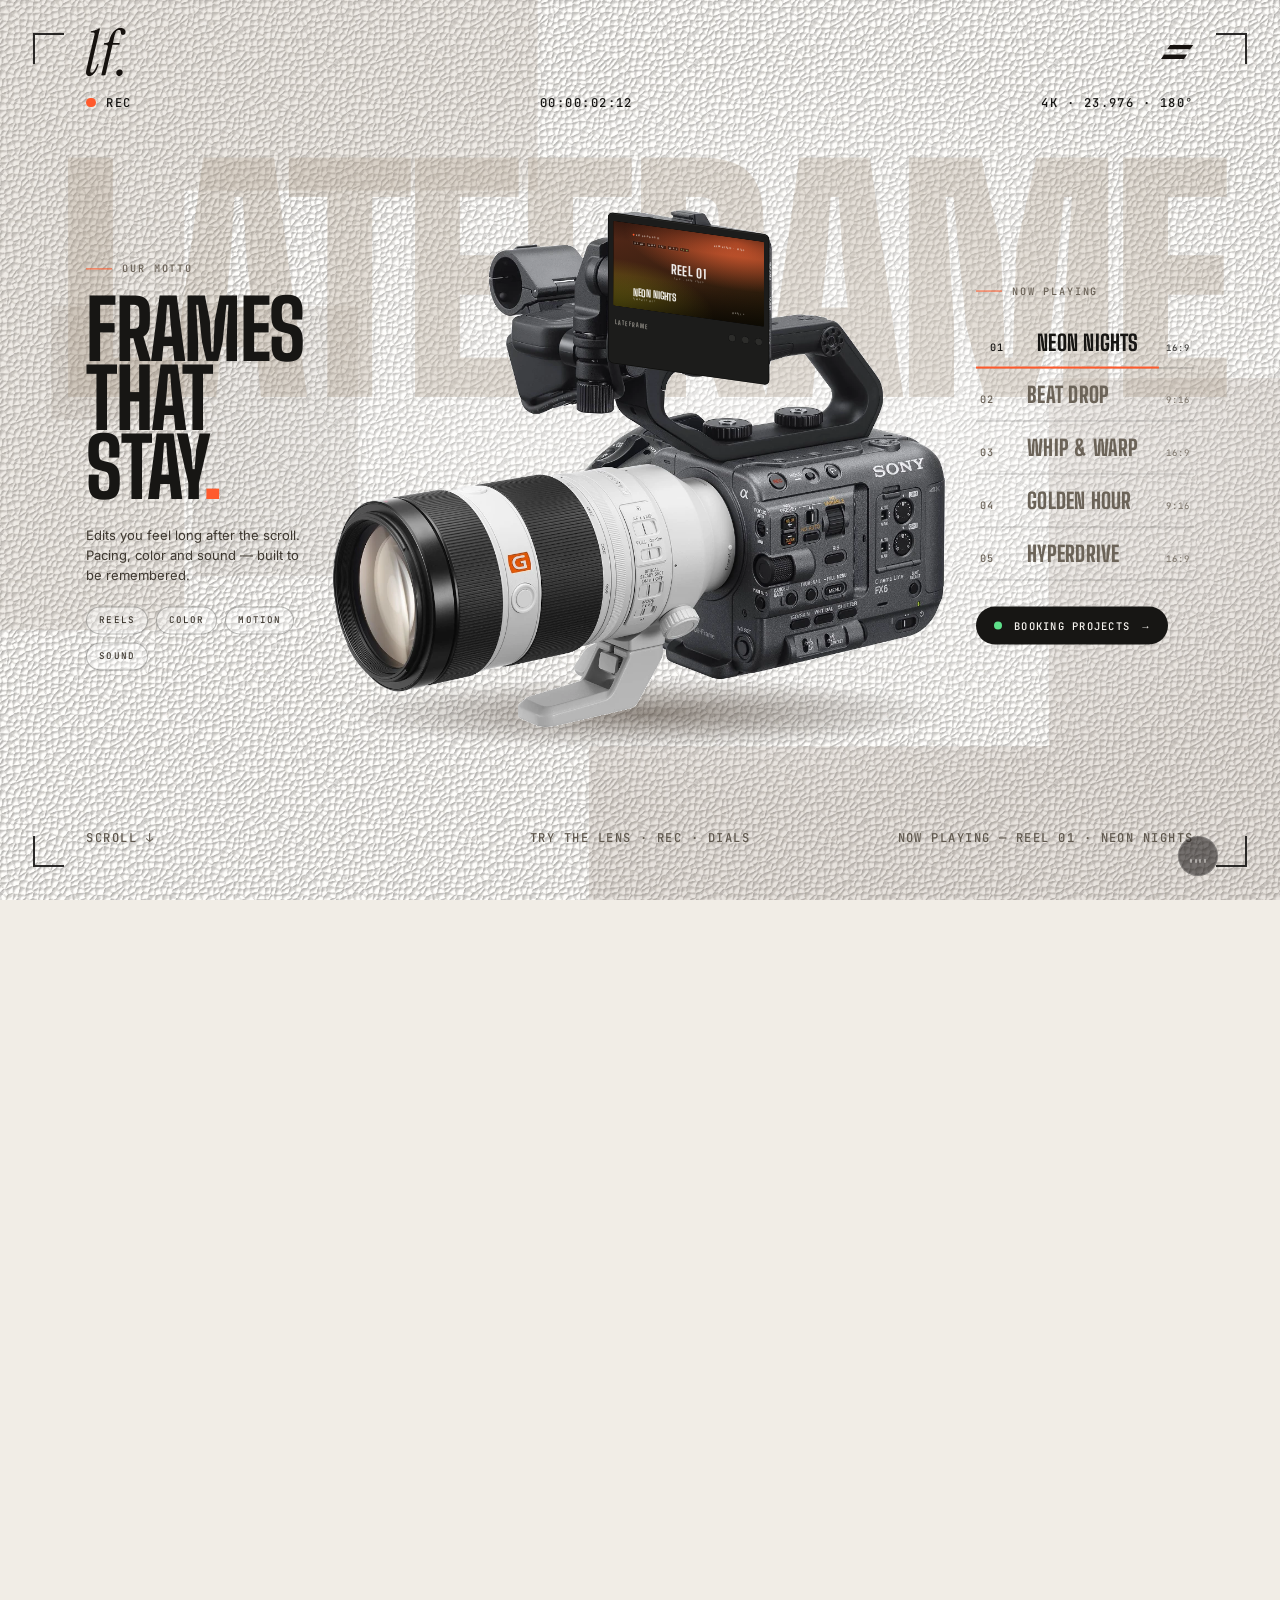
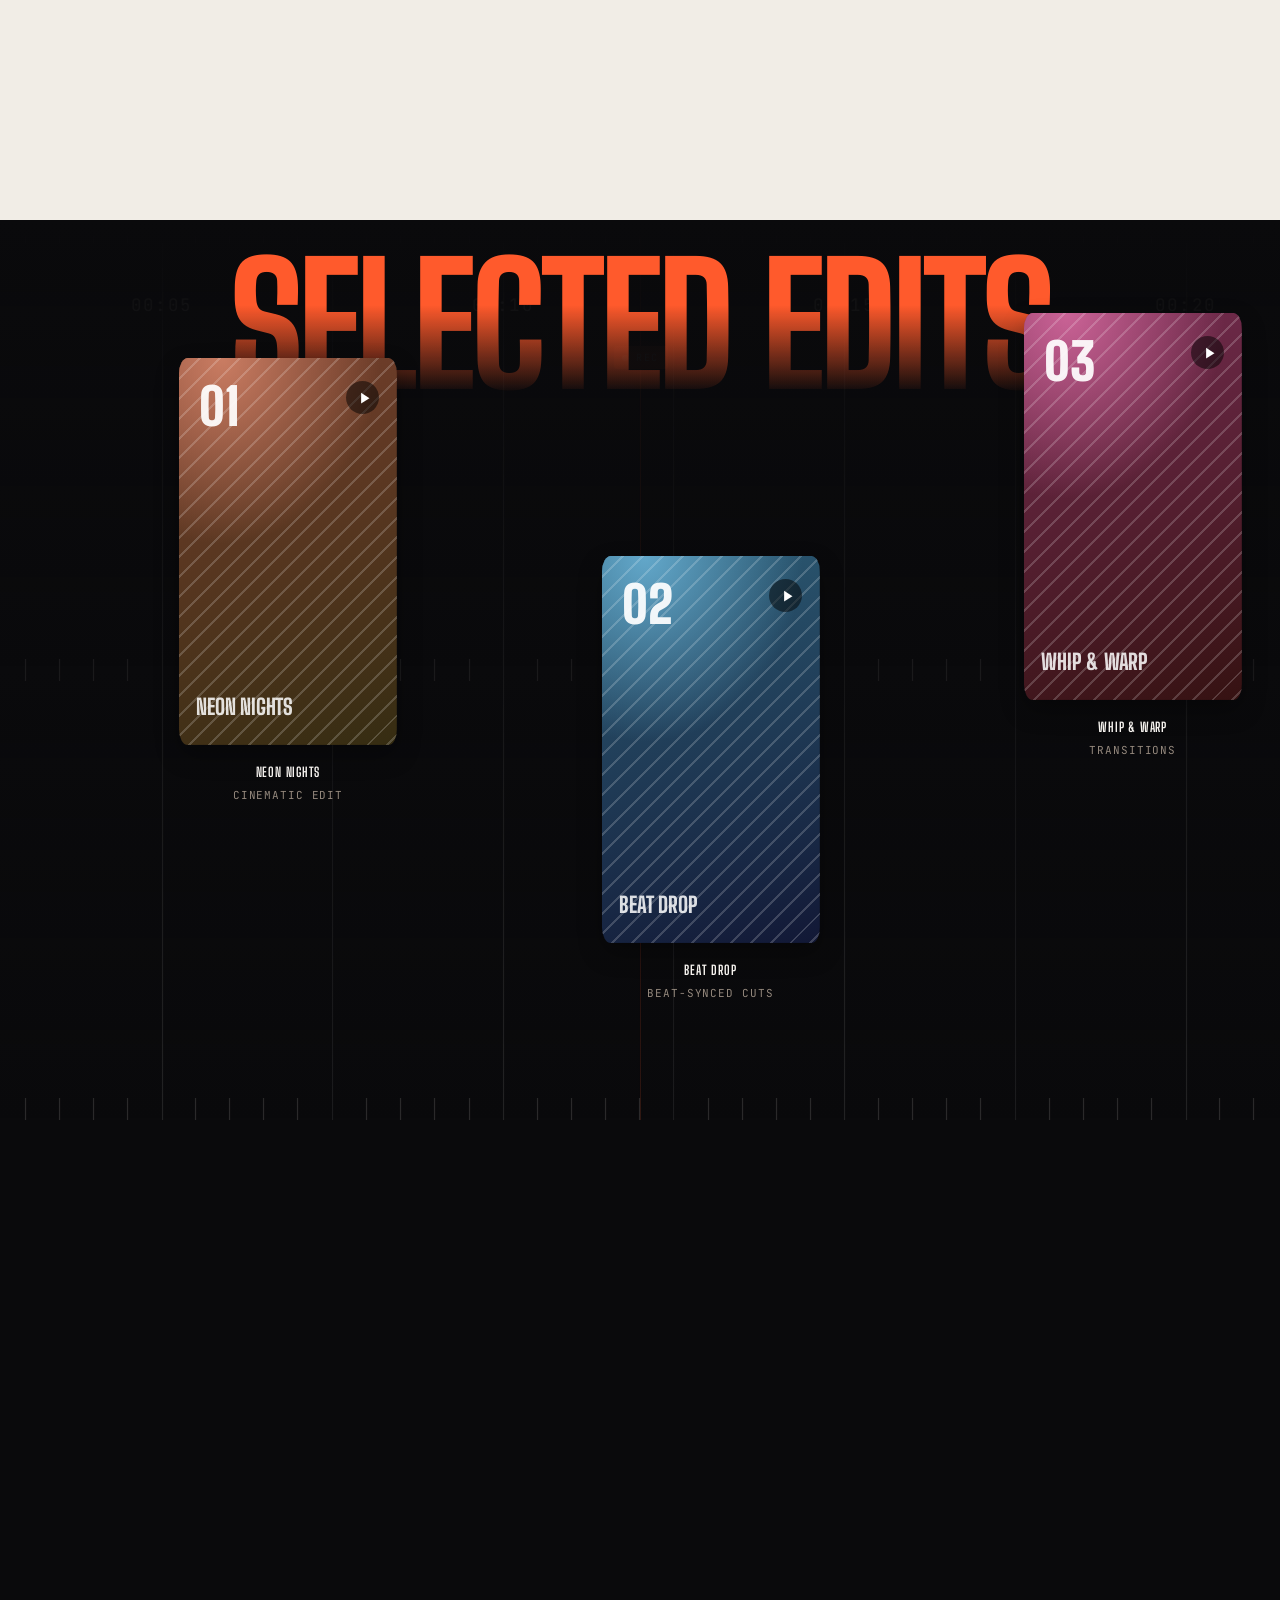
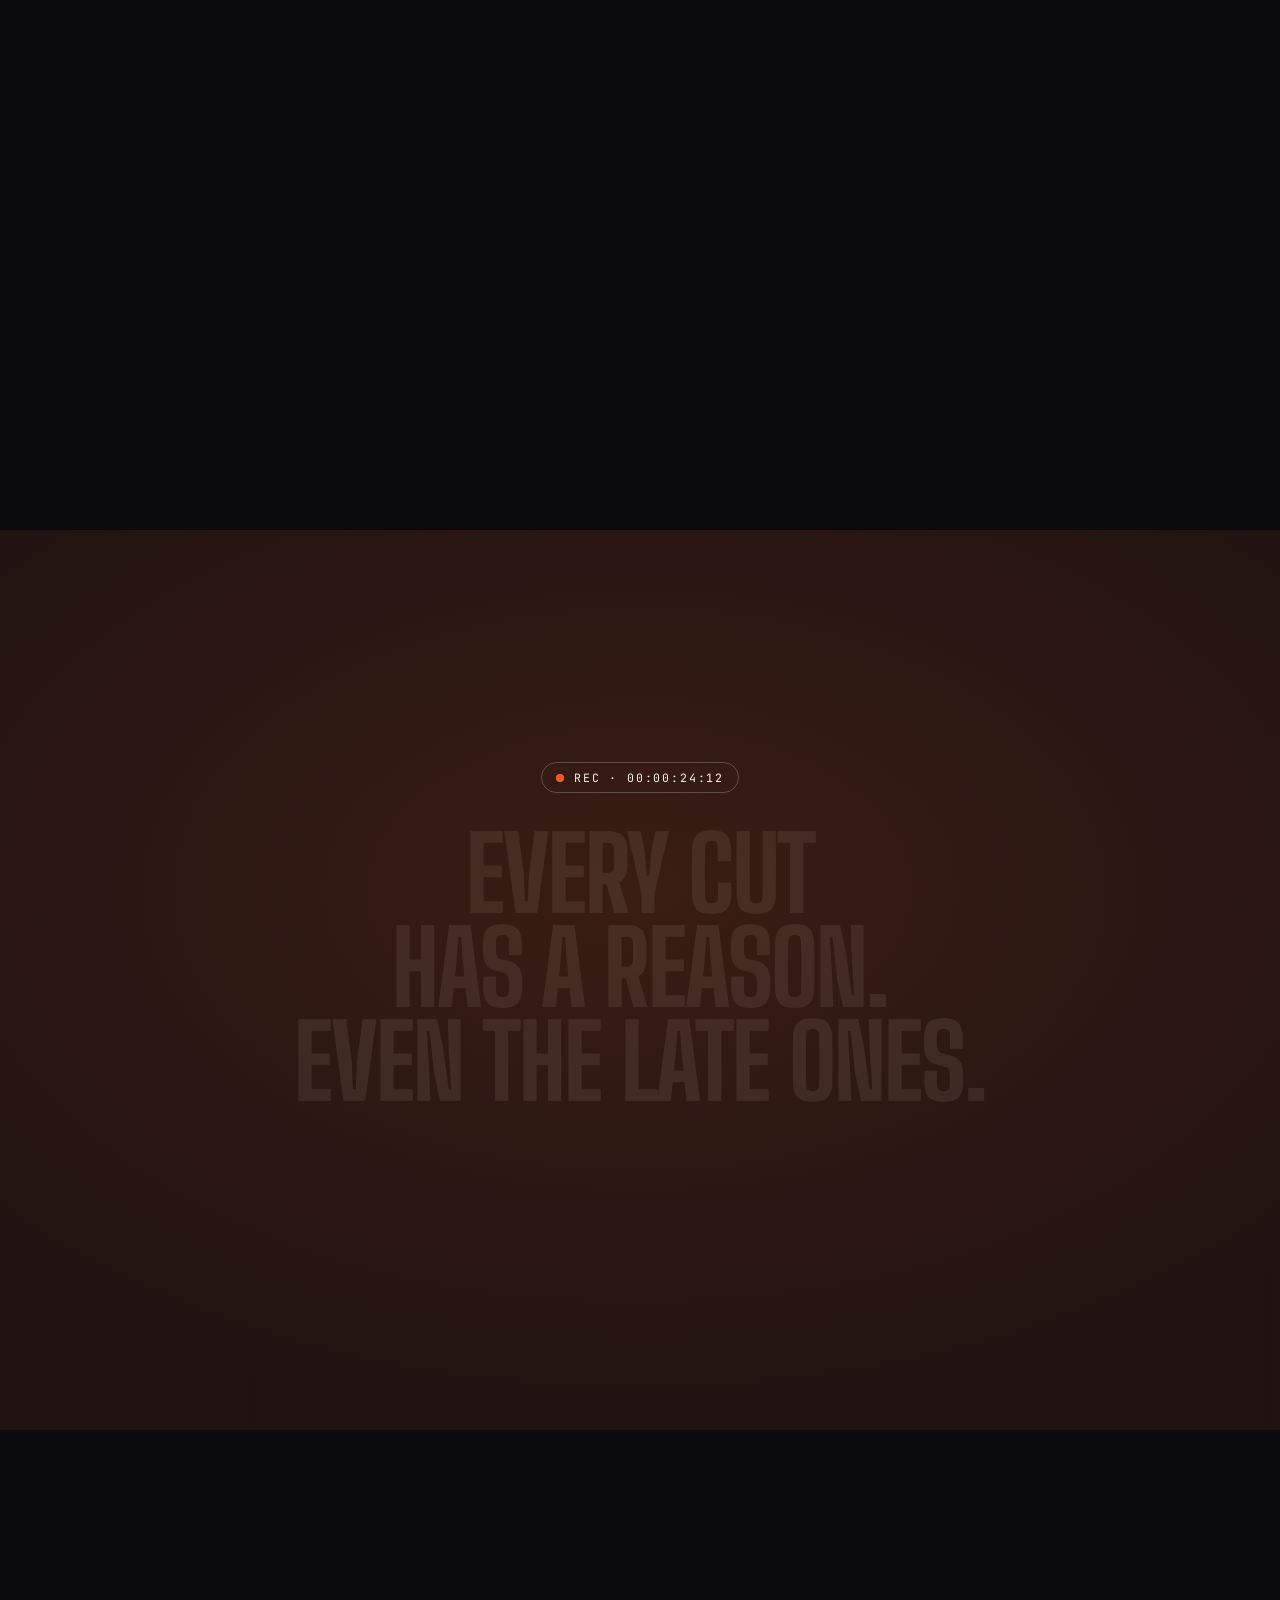
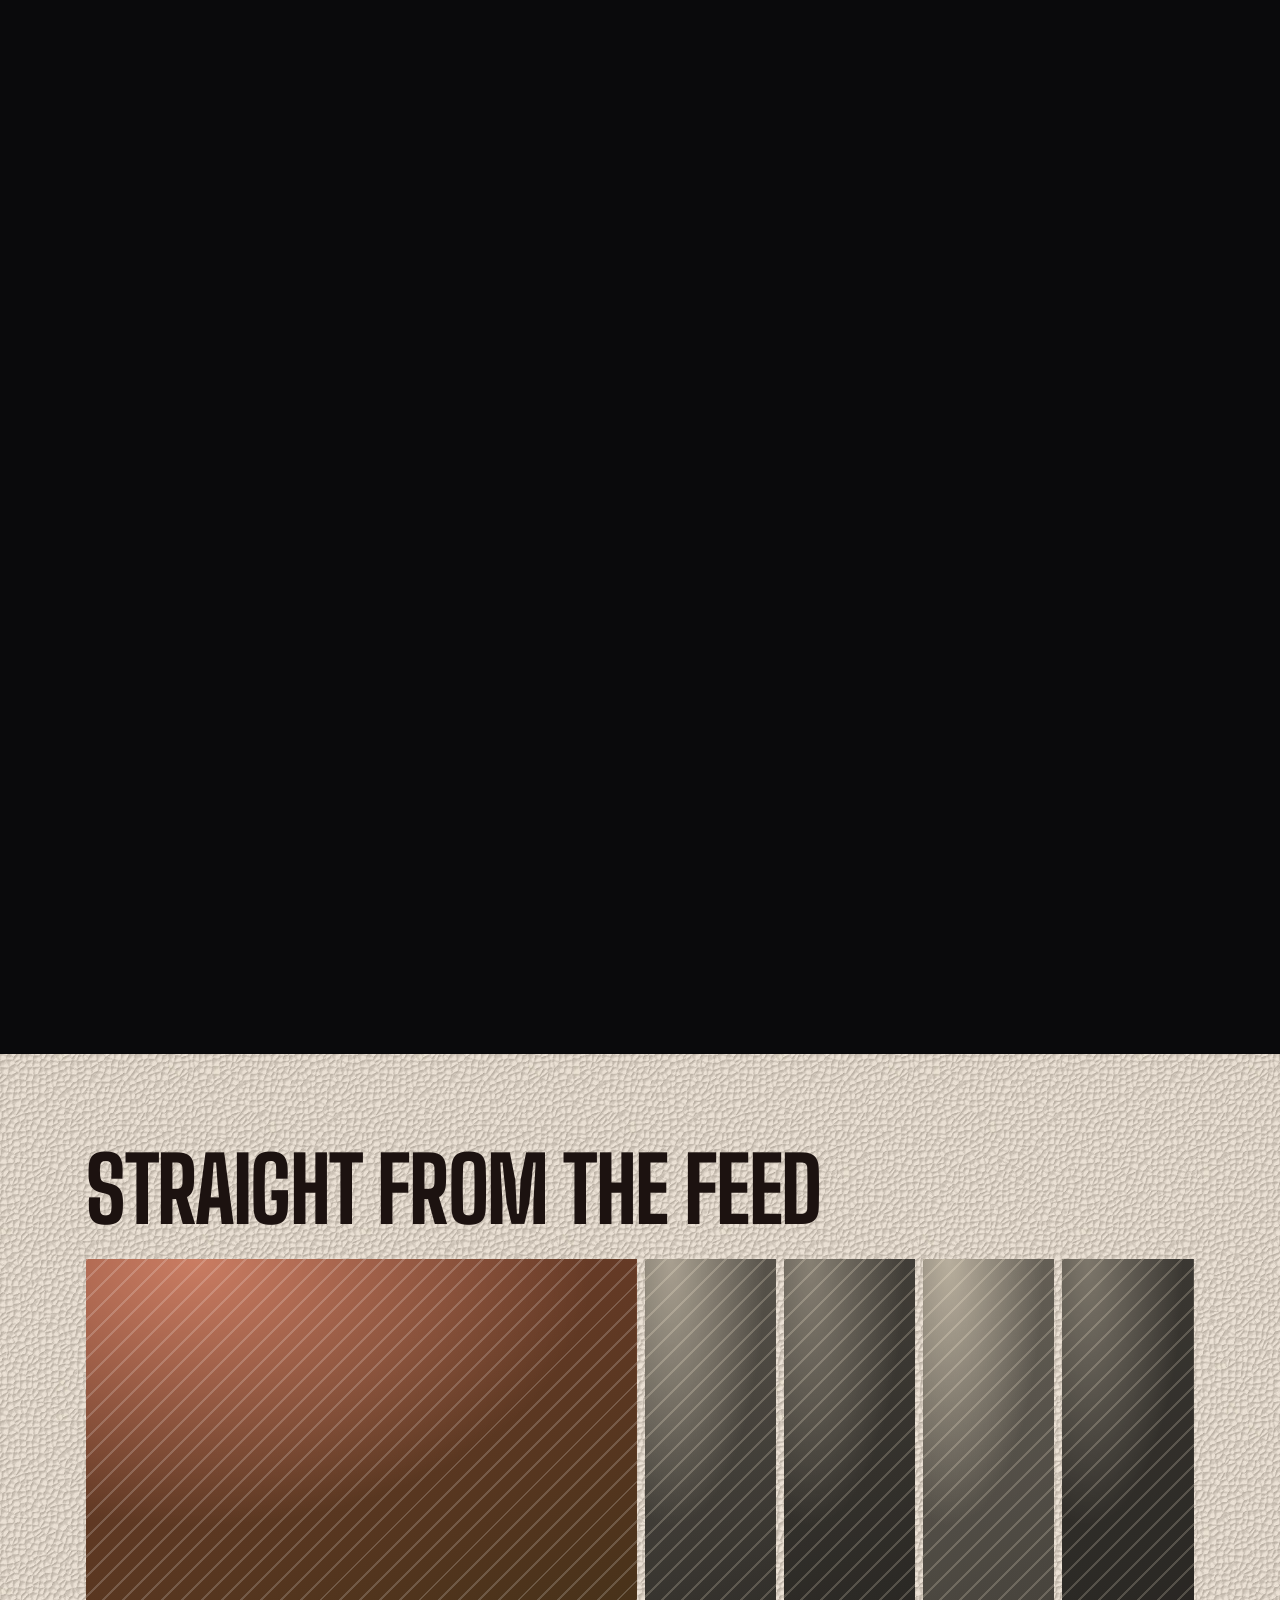
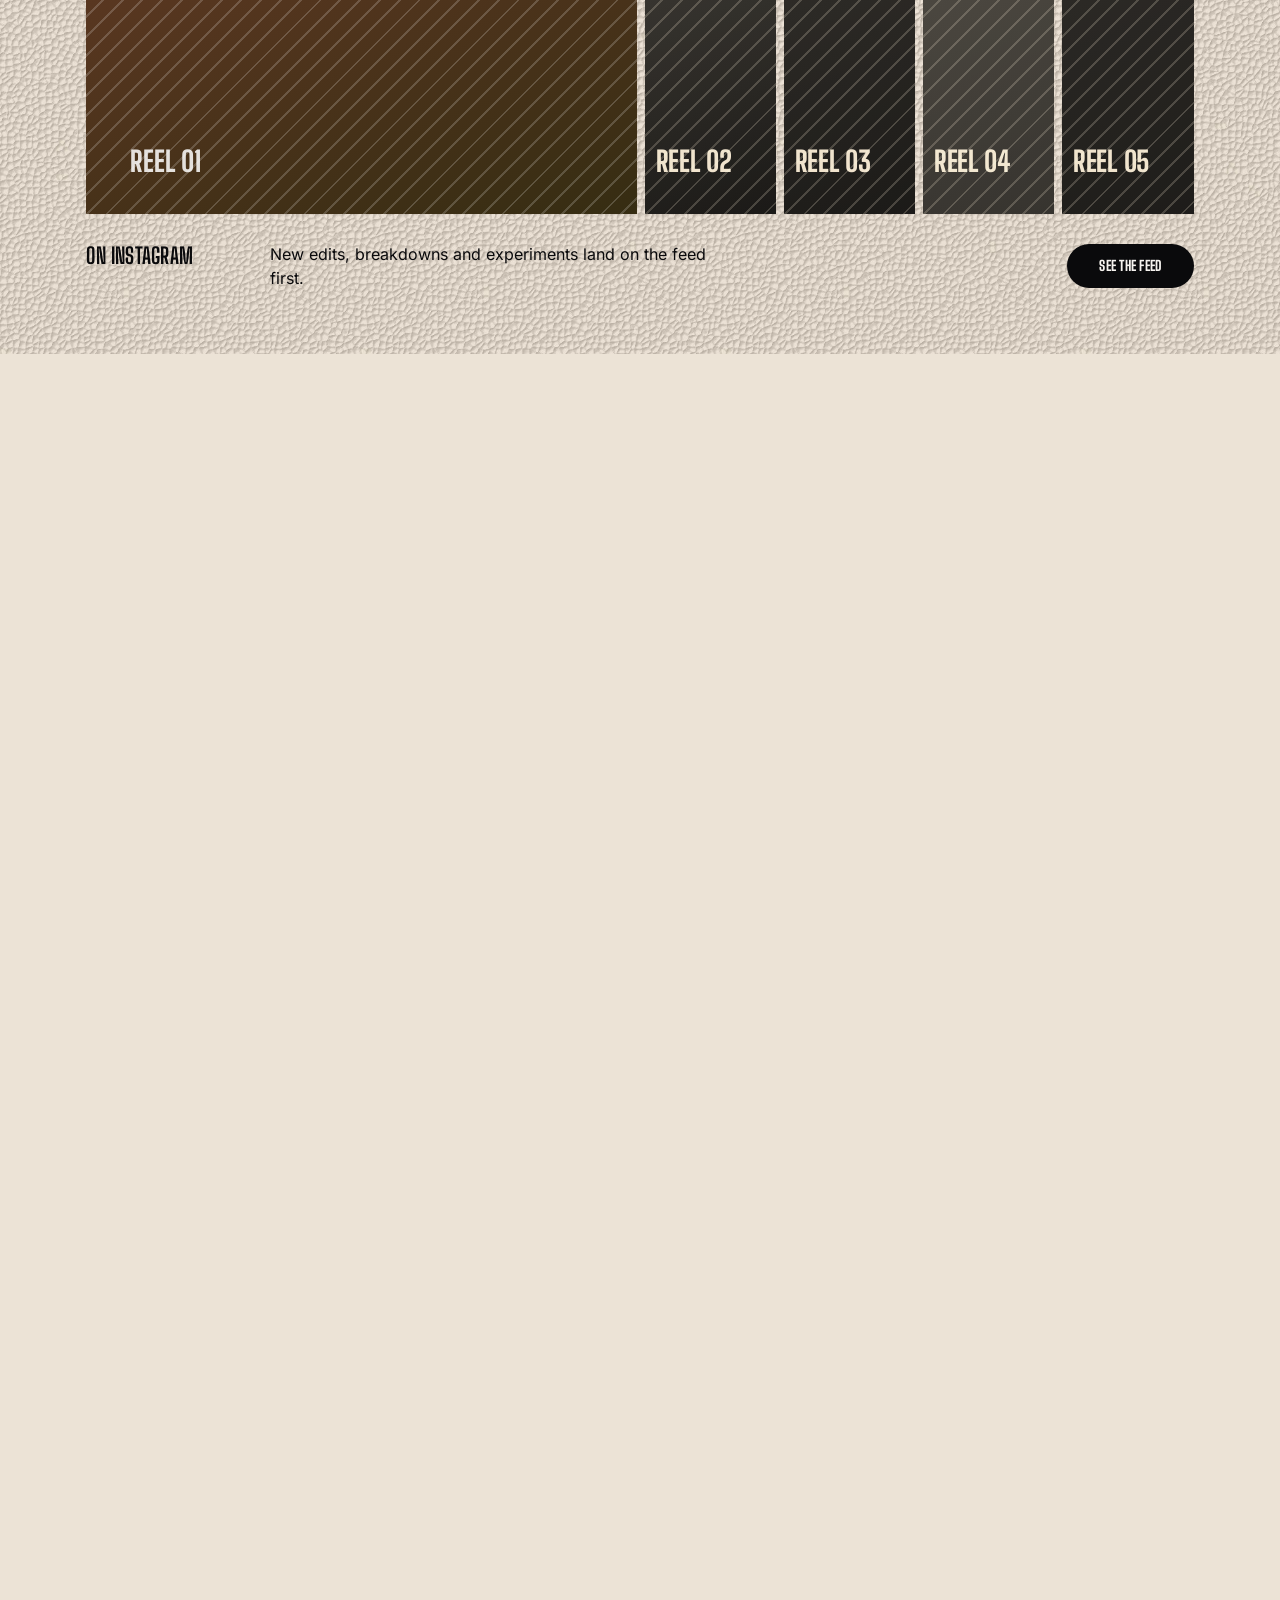
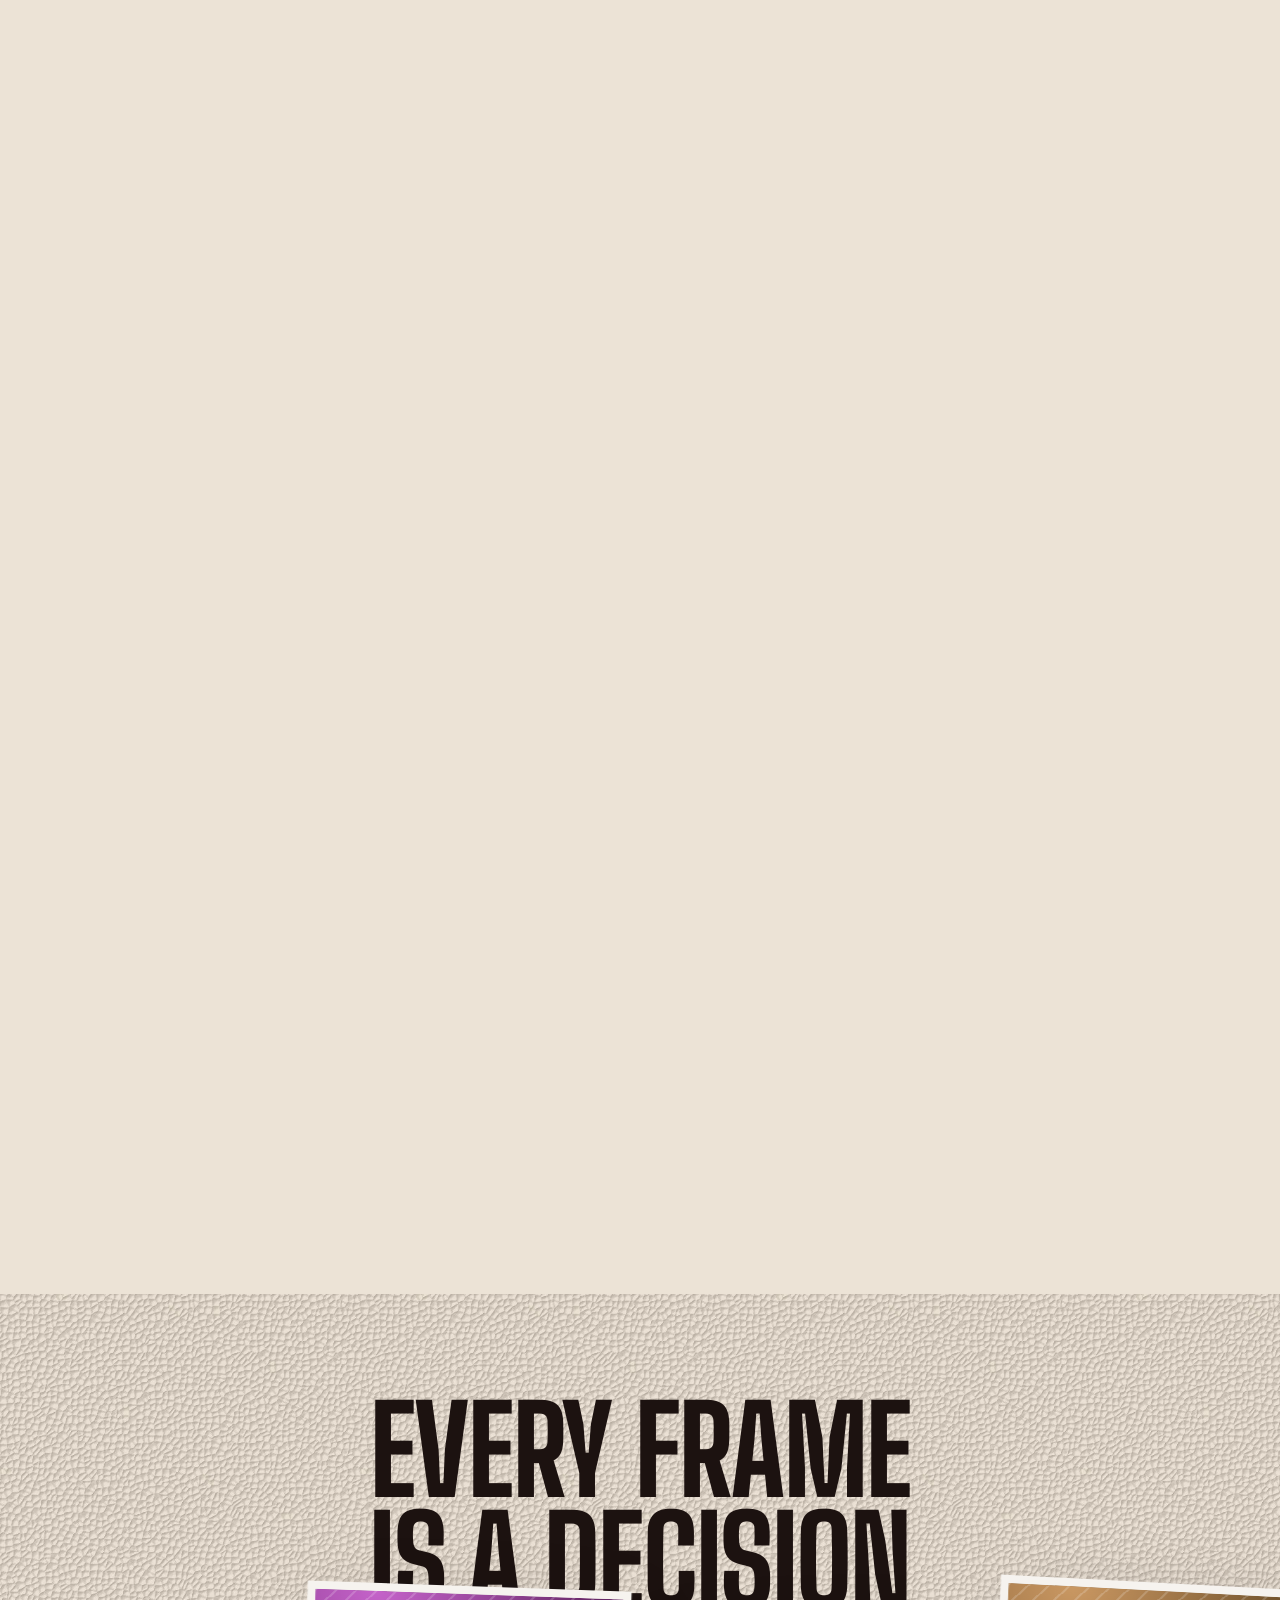
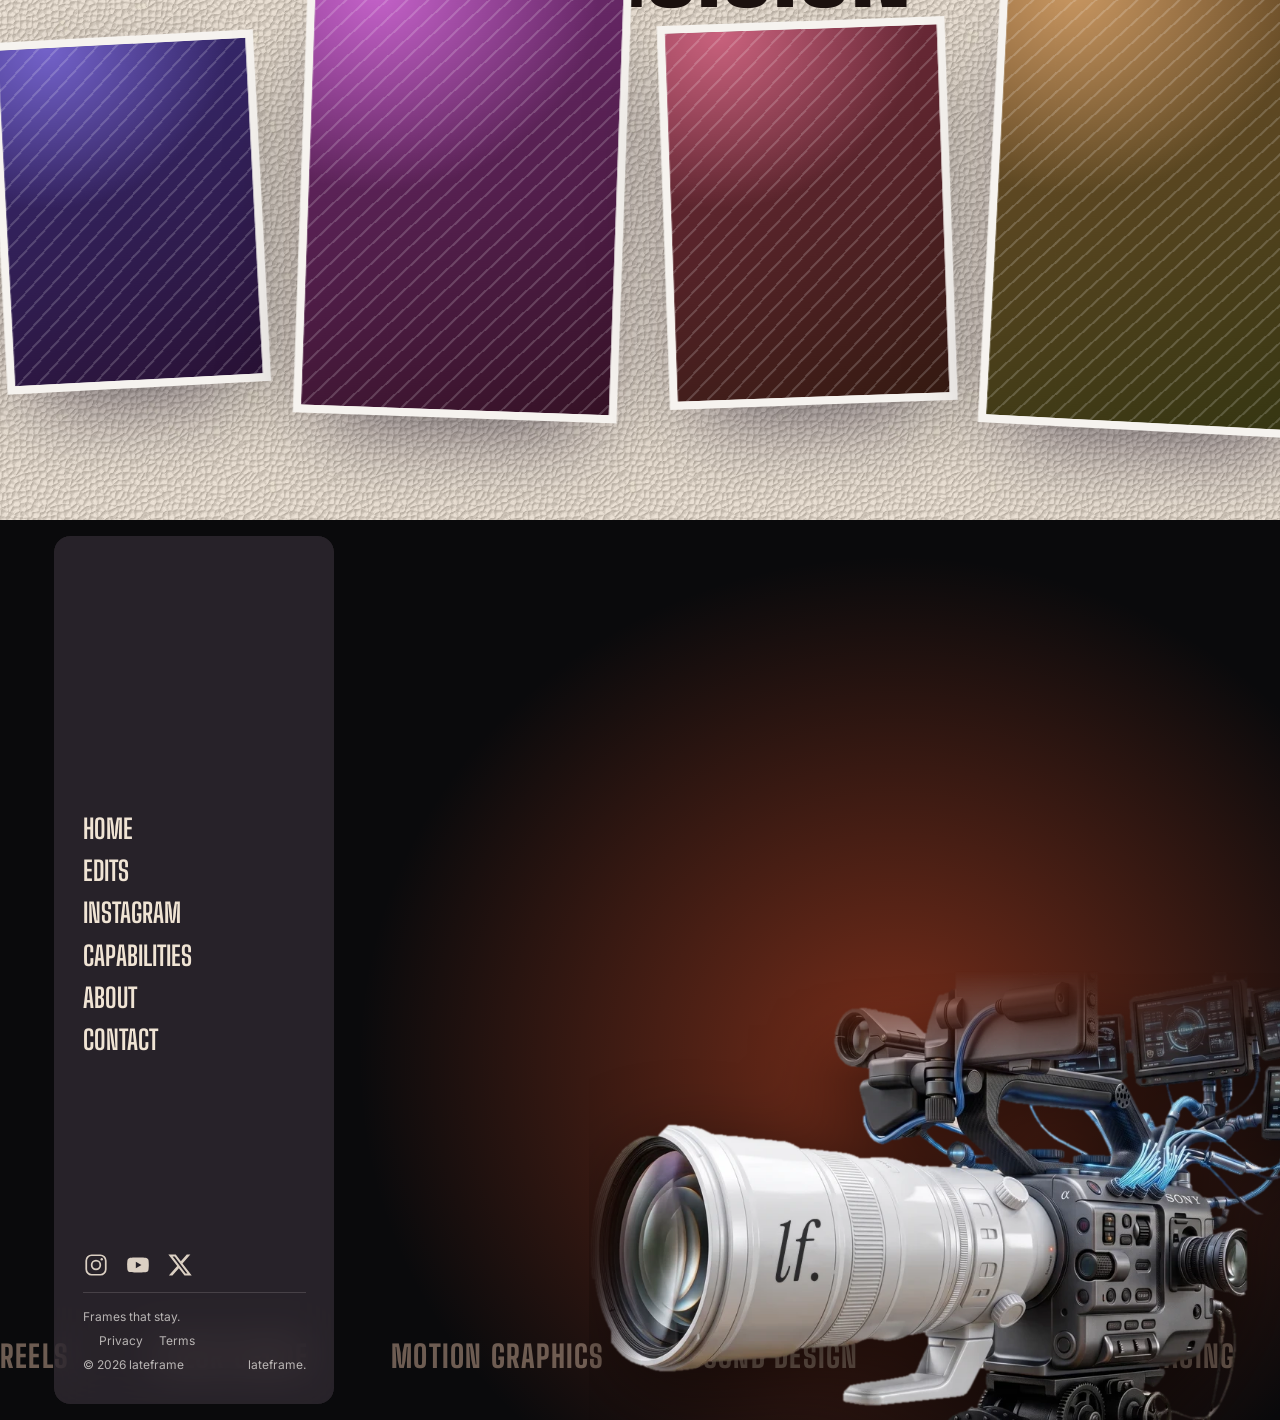
==== commit a8ab5976: "Footer camera with lf. on the lens, motto + hero sides, big performance pass - Footer: new camera cu" ====
--- a/index.html
+++ b/index.html
@@ -3,8 +3,8 @@
 <head>
   <meta charset="utf-8">
   <meta name="viewport" content="width=device-width, initial-scale=1">
-  <title>lateframe — video edits, reels &amp; motion</title>
-  <meta name="description" content="lateframe: Instagram edits, reels, color, motion and sound — cut frame by frame.">
+  <title>lateframe — frames that stay</title>
+  <meta name="description" content="lateframe — frames that stay. Instagram edits, reels, color, motion and sound, cut frame by frame.">
   <meta name="theme-color" content="#0A0A0C">
   <meta property="og:title" content="lateframe">
   <meta property="og:description" content="Instagram edits, reels, color, motion and sound — cut frame by frame.">
@@ -64,6 +64,22 @@
         <i class="cam__br cam__br--tl"></i><i class="cam__br cam__br--tr"></i><i class="cam__br cam__br--bl"></i><i class="cam__br cam__br--br"></i>
         <div class="cam__hud"><span class="cam__rec"><i></i>REC</span><span data-tc-page>00:00:00:00</span><span>4K · 23.976 · 180°</span></div>
         <div class="cam__hud-bot"><span>Scroll ↓</span><span>Try the lens · REC · dials</span><span data-now></span></div>
+      </div>
+
+      <!-- left / right of the camera: motto + reel index -->
+      <div class="cam__sides">
+        <aside class="cam__side cam__side--l" aria-label="lateframe">
+          <p class="cam__eyebrow"><i></i>Our motto</p>
+          <p class="cam__motto display">Frames<br>that<br>stay<b>.</b></p>
+          <p class="cam__blurb">Edits you feel long after the scroll. Pacing, color and sound — built to be remembered.</p>
+          <ul class="cam__tags"><li>Reels</li><li>Color</li><li>Motion</li><li>Sound</li></ul>
+        </aside>
+        <aside class="cam__side cam__side--r" aria-label="Reel index">
+          <p class="cam__eyebrow"><i></i>Now playing</p>
+          <ol class="cam__index" data-index></ol>
+          <a class="cam__avail" href="contact.html"><span class="cam__dot"></span>Booking projects <em>→</em></a>
+        </aside>
+        <p class="cam__motto-m display">Frames that stay<b>.</b></p>
       </div>
     </div>
   </section>
--- a/css/styles.css
+++ b/css/styles.css
@@ -28,6 +28,7 @@
   --tex-grass: url("../assets/textures/grass.svg");
   --tex-pebble: url("../assets/textures/pebble.svg");
   --tex-leather: url("../assets/textures/leather.jpg");
+  --tex-sand: url("../assets/textures/leather-sand.jpg");
 }
 
 *,
@@ -197,7 +198,7 @@
   position: relative; width: 100%; height: 100%; border-radius: 4%;
   transform: translateZ(var(--tz, 0)) rotateX(var(--rx, 0deg)) rotateY(var(--ry, 0deg)) scale(var(--scale, 1));
   transition: transform 0.2s var(--ease-out);
-  filter: drop-shadow(0 calc(8px + 26px * var(--hover, 0)) calc(16px + 34px * var(--hover, 0)) rgba(0, 0, 0, calc(0.28 + 0.32 * var(--hover, 0))));
+  box-shadow: 0 calc(10px + 24px * var(--hover, 0)) calc(24px + 30px * var(--hover, 0)) rgba(0, 0, 0, calc(0.3 + 0.25 * var(--hover, 0)));
   will-change: transform;
 }
 .tcard__face { position: absolute; inset: 0; border-radius: 4%; overflow: hidden; }
@@ -206,15 +207,16 @@
   box-shadow: inset 0 0 0 1px rgba(255, 255, 255, calc(0.5 * var(--hover, 0))), inset 0 0 calc(18px * var(--hover, 0)) rgba(255, 255, 255, calc(0.18 * var(--hover, 0)));
 }
 .tcard__sheen {
-  position: absolute; inset: 0; pointer-events: none; mix-blend-mode: screen;
+  display: none; position: absolute; inset: 0; pointer-events: none; mix-blend-mode: screen;
   background: linear-gradient(102deg, transparent 36%, rgba(255, 255, 255, 0.28) 46%, rgba(255, 255, 255, 0.62) 50%, rgba(255, 255, 255, 0.28) 54%, transparent 64%);
   background-size: 260% 100%; background-position-x: calc(var(--mxf, 0.5) * 100%); opacity: calc(0.85 * var(--hover, 0)); transition: opacity 0.25s;
 }
 .tcard__holo {
-  position: absolute; inset: 0; pointer-events: none; mix-blend-mode: color-dodge;
+  display: none; position: absolute; inset: 0; pointer-events: none; mix-blend-mode: color-dodge;
   background: linear-gradient(115deg, rgba(120, 90, 255, 0.16) 0%, rgba(255, 120, 200, 0) 38%, rgba(255, 180, 90, 0) 62%, rgba(90, 200, 255, 0.16) 100%);
   opacity: calc(0.7 * var(--hover, 0)); transition: opacity 0.3s;
 }
+.tcard.is-hover .tcard__sheen, .is-hover > .tcard .tcard__sheen, .is-hover .tcard__holo, .tcard.is-hover .tcard__holo { display: block; }
 .tcard .ph::after { font-size: clamp(13px, 1.7vw, 26px); }
 .tcard__num {
   position: absolute; top: 6%; left: 9%; font-family: var(--font-display); font-weight: 900; font-size: clamp(26px, 4vw, 64px); line-height: 1; color: rgba(255, 255, 255, 0.92);
@@ -223,20 +225,17 @@
 /* signature moments */
 .moments { position: absolute; inset: 0; background: var(--ink-deep); isolation: isolate; overflow: hidden; }
 .moments__headline {
-  position: absolute; inset: 0 0 auto 0; z-index: 5; text-align: center; white-space: nowrap; pointer-events: none;
+  position: absolute; inset: 0 0 auto 0; z-index: 17; text-align: center; white-space: nowrap; pointer-events: none;
   font-size: 13vw; line-height: 0.83; letter-spacing: -0.03em; padding-top: 4svh;
   color: transparent; -webkit-background-clip: text; background-clip: text;
-  background-image: var(--tex-grass), linear-gradient(to bottom, var(--accent) 49%, transparent 100%);
-  background-blend-mode: soft-light, normal; background-size: 170px, 100% 100%; background-repeat: repeat, no-repeat;
-}
-@media (max-width: 899px) { .moments__headline { font-size: 20vw; padding-top: 11svh; z-index: 30; background-image: var(--tex-grass), linear-gradient(color-mix(in oklab, var(--accent) 60%, var(--bone)), color-mix(in oklab, var(--accent) 60%, var(--bone))); } }
-.moments__grass { position: absolute; inset: 0; z-index: 8; pointer-events: none; background: var(--tex-grass) repeat; background-size: 170px; mix-blend-mode: multiply; }
-.moments__light { position: absolute; inset: 0; z-index: 25; pointer-events: none; mix-blend-mode: soft-light; opacity: calc(var(--wipe, 1) * 0.55); background: radial-gradient(60% 70% at 50% 0%, #fff, transparent 70%); }
-.yards {
+  background-image: linear-gradient(to bottom, var(--accent) 49%, transparent 100%);
+}
+@media (max-width: 899px) { .moments__headline { font-size: 20vw; padding-top: 11svh; z-index: 30; background-image: linear-gradient(color-mix(in oklab, var(--accent) 60%, var(--bone)), color-mix(in oklab, var(--accent) 60%, var(--bone))); } }
+.moments__grass, .yards {
   position: absolute; top: 0; left: 0; height: 100%; z-index: 15; display: flex; align-items: center; justify-content: space-between;
   padding: 0 2vw; pointer-events: none; will-change: transform;
-  -webkit-mask-image: linear-gradient(to bottom, transparent 0%, rgba(0, 0, 0, 0.4) 50%, #000 100%); mask-image: linear-gradient(to bottom, transparent 0%, rgba(0, 0, 0, 0.4) 50%, #000 100%);
-}
+}
+.moments::after { content: ""; position: absolute; inset: 0; z-index: 16; pointer-events: none; background: linear-gradient(to bottom, var(--ink-deep) 0%, rgba(10, 10, 12, 0.55) 45%, rgba(10, 10, 12, 0) 100%); }
 .yards__hash { display: flex; height: 100%; width: 0; flex-direction: column; align-items: center; justify-content: space-between; flex-shrink: 0; }
 .yards__hash i { display: block; width: 1px; height: 2.5svh; background: var(--bone); opacity: 0.18; }
 .yards__line { height: 100%; width: 1px; flex-shrink: 0; background: var(--bone); opacity: 0.1; }
@@ -275,7 +274,7 @@
    ========================================================================== */
 .quote { position: relative; height: 236vh; background: var(--ink-deep); }
 .quote__pin { position: sticky; top: 0; height: 100svh; overflow: hidden; background: var(--accent-fog); isolation: isolate; }
-.quote__pin::before { content: ""; position: absolute; inset: 0; z-index: 1; background: var(--tex-grass) repeat; background-size: 170px; mix-blend-mode: multiply; }
+.quote__pin::before { content: none; }
 .quote__pin::after { content: ""; position: absolute; inset: 0; z-index: 1; background: radial-gradient(70% 60% at 50% 40%, transparent, rgba(11, 10, 15, 0.55)); }
 .quote__text { position: absolute; inset: 0; z-index: 10; display: grid; place-content: center; text-align: center; padding: 0 16px; }
 .quote__mark { display: block; font-size: clamp(90px, 11vw, 200px); line-height: 0.6; height: 0.5em; margin: 0 auto clamp(12px, 2vw, 32px); color: var(--accent-soft); }
@@ -301,7 +300,7 @@
   position: absolute; inset: 0; background: var(--sand); color: var(--ink-deep); display: flex; flex-direction: column;
   padding: 88px 24px 40px; overflow: hidden;
 }
-.foundation::before { content: ""; position: absolute; inset: 0; pointer-events: none; background: var(--tex-leather); background-size: 360px; mix-blend-mode: multiply; opacity: 0.4; }
+.foundation::before { content: ""; position: absolute; inset: 0; pointer-events: none; background: var(--tex-sand); background-size: 360px; }
 @media (min-width: 900px) { .foundation { padding: 96px calc(var(--page-x) + 3rem) clamp(32px, 5vw, 80px); } }
 .foundation > * { position: relative; }
 .foundation h2 { color: var(--accent-deep); font-size: clamp(40px, 7vw, 140px); line-height: 0.9; max-width: 14em; }
@@ -329,11 +328,11 @@
   will-change: clip-path;
 }
 .pstage__bg { position: absolute; inset: 0; transform: translate3d(0, var(--p-settle, 0vh), 0) scale(var(--p-scale, 1)); transform-origin: bottom center; }
-.pstage__tex { position: absolute; inset: 0; background: var(--tex-pebble); background-size: 480px; mix-blend-mode: multiply; opacity: 0.6; pointer-events: none; }
+.pstage__tex { display: none; }
 .pstage__headline { position: absolute; inset: 0 0 auto 0; display: flex; justify-content: center; overflow: hidden; -webkit-mask-image: linear-gradient(to bottom, #000 62%, transparent 96%); mask-image: linear-gradient(to bottom, #000 62%, transparent 96%); }
 .pstage__headline h2 {
   font-size: clamp(100px, 24vw, 420px); line-height: 0.85; padding-top: 7svh; white-space: nowrap; color: transparent; -webkit-background-clip: text; background-clip: text;
-  background-image: var(--tex-pebble), linear-gradient(var(--accent), var(--accent)); background-blend-mode: multiply, normal; background-size: 480px, 100%;
+  background-image: linear-gradient(var(--accent), var(--accent));
 }
 .pstage__body { position: absolute; inset: 0; z-index: 2; transform: translate3d(0, var(--p-settle, 0vh), 0) scale(var(--p-scale, 1)); transform-origin: bottom center; }
 .pslide { position: absolute; inset: 0; opacity: 0; transition: opacity 700ms var(--ease-out); pointer-events: none; }
@@ -373,7 +372,7 @@
    Make a play
    ========================================================================== */
 .play { position: relative; z-index: 10; background: var(--sand); color: var(--ink-deep); overflow-x: clip; padding: clamp(48px, 8vw, 120px) 0 clamp(48px, 7vw, 100px); }
-.play::before { content: ""; position: absolute; inset: 0; background: var(--tex-leather); background-size: 360px; mix-blend-mode: multiply; opacity: 0.4; pointer-events: none; }
+.play::before { content: ""; position: absolute; inset: 0; background: var(--tex-sand); background-size: 360px; pointer-events: none; }
 .play h2 { position: relative; z-index: 2; text-align: center; color: var(--accent-deep); font-size: clamp(32px, 9.5vw, 150px); line-height: 0.9; letter-spacing: -0.015em; padding: 0 16px; pointer-events: none; }
 .play h2 span { display: block; white-space: nowrap; }
 .play__rail { position: relative; z-index: 10; margin-top: calc(clamp(32px, 9.5vw, 150px) * -0.27); cursor: grab; touch-action: pan-y; }
@@ -401,7 +400,6 @@
 .footer { position: relative; z-index: 20; display: flex; flex-direction: column; overflow: hidden; background: var(--ink-deep); color: var(--bone); --foot-h: 100svh; }
 @media (min-width: 900px) { .footer { display: block; height: max(var(--foot-h), 680px); } }
 .footer::before { content: ""; position: absolute; inset: 0; background: radial-gradient(60% 80% at 70% 60%, rgba(255, 90, 44, 0.45), transparent 70%), var(--ink-deep); pointer-events: none; }
-.footer::after { content: ""; position: absolute; inset: 0; background: var(--tex-pebble); background-size: 480px; mix-blend-mode: overlay; opacity: 0.22; pointer-events: none; }
 .footer__center { position: relative; z-index: 5; flex: 1; display: flex; align-items: flex-end; padding: 56px 24px 92px; pointer-events: none; }
 @media (min-width: 900px) { .footer__center { position: absolute; inset: 0; align-items: center; justify-content: flex-start; padding: 0 0 0 calc(clamp(280px, 21.5vw, 400px) + var(--page-x) + 4vw); } }
 .footer__invite { pointer-events: auto; display: flex; flex-direction: column; align-items: flex-start; opacity: 0; transition: opacity 800ms var(--ease-out); }
@@ -414,12 +412,12 @@
 .footer__headline span:nth-child(2) { transition-delay: 150ms; }
 .footer__invite.is-on .footer__headline span { clip-path: polygon(0 -15%, 118% -15%, 100% 115%, 0 115%); }
 .footer__invite .btn { margin-top: clamp(24px, 3.4vw, 48px); }
-.footer__cutout { position: absolute; z-index: 4; right: -24vw; bottom: -6%; width: min(120vw, 620px); aspect-ratio: 1600 / 1408; pointer-events: none; }
-.footer__cutout img { width: 100%; height: auto; display: block; filter: drop-shadow(0 30px 40px rgba(0, 0, 0, 0.5)); }
-@media (min-width: 900px) { .footer__cutout { z-index: 6; right: calc(var(--page-x) - 4vw); bottom: -12%; width: min(50vw, 880px); } }
+.footer__cutout { position: absolute; z-index: 4; right: -44vw; bottom: 0; width: 142vw; aspect-ratio: 1039 / 607; pointer-events: none; }
+.footer__cutout img { width: 100%; height: 100%; display: block; -webkit-mask-image: linear-gradient(to bottom, transparent 0, #000 24%); mask-image: linear-gradient(to bottom, transparent 0, #000 24%); filter: drop-shadow(0 24px 40px rgba(0, 0, 0, 0.55)); }
+@media (min-width: 900px) { .footer__cutout { right: -6vw; width: min(60vw, 1180px); } }
 .footer__panel { position: relative; z-index: 10; order: -1; margin: 12px; width: min(100% - 24px, 420px); border-radius: 16px; overflow: hidden; }
 @media (min-width: 900px) { .footer__panel { position: absolute; order: 0; inset: 16px auto 16px calc(var(--page-x) + 16px); margin: 0; width: clamp(280px, 21.5vw, 400px); } }
-.footer__panel::before { content: ""; position: absolute; inset: 0; background: rgba(68, 59, 70, 0.4); backdrop-filter: blur(54px); -webkit-backdrop-filter: blur(54px); }
+.footer__panel::before { content: ""; position: absolute; inset: 0; background: rgba(58, 50, 60, 0.62); backdrop-filter: blur(22px); -webkit-backdrop-filter: blur(22px); }
 .footer__panel-in { position: relative; height: 100%; display: flex; flex-direction: column; justify-content: space-between; gap: 28px; padding: clamp(18px, 2.2vw, 40px); }
 .footer__logo { display: block; visibility: hidden; width: 44px; color: rgba(240, 228, 212, 0.75); transition: transform 300ms var(--ease-out); transform-origin: left; }
 .footer__logo:hover { transform: scale(1.1); }
@@ -440,7 +438,7 @@
 .footer__marq .partner-marq__row span { color: color-mix(in srgb, var(--accent-fog) 40%, var(--taupe) 60%); opacity: 0.8; }
 
 /* sound toggle + cursor */
-.sound { position: fixed; z-index: 40; right: calc(var(--page-x) + 1.5rem); bottom: 24px; width: 40px; height: 40px; border-radius: 50%; display: grid; place-items: center; border: 1px solid rgba(255, 255, 255, 0.15); background: rgba(0, 0, 0, 0.25); backdrop-filter: blur(10px); transition: background 300ms; }
+.sound { position: fixed; z-index: 40; right: calc(var(--page-x) + 1.5rem); bottom: 24px; width: 40px; height: 40px; border-radius: 50%; display: grid; place-items: center; border: 1px solid rgba(255, 255, 255, 0.15); background: rgba(20, 18, 18, 0.55); transition: background 300ms; }
 .sound:hover { background: rgba(0, 0, 0, 0.4); }
 .sound__bars { display: flex; align-items: flex-end; gap: 2.5px; height: 14px; }
 .sound__bars i { width: 2px; border-radius: 99px; background: currentColor; height: 4px; opacity: 0.5; }
@@ -459,7 +457,7 @@
    Inner pages
    ========================================================================== */
 .page { position: relative; background: var(--sand); color: var(--ink-deep); min-height: 100svh; }
-.page::before { content: ""; position: absolute; inset: 0; background: var(--tex-leather); background-size: 360px; mix-blend-mode: multiply; opacity: 0.4; pointer-events: none; }
+.page::before { content: ""; position: absolute; inset: 0; background: var(--tex-sand); background-size: 360px; pointer-events: none; }
 .page__hero { position: relative; padding: clamp(140px, 22vw, 260px) var(--page-x) clamp(40px, 6vw, 96px); padding-inline: max(24px, calc(var(--page-x) + 3rem)); overflow: hidden; }
 .page__hero > * { position: relative; }
 .page__eyebrow { font-family: var(--font-mono); font-size: 12px; letter-spacing: 0.16em; text-transform: uppercase; color: var(--accent); margin-bottom: 18px; }
@@ -488,7 +486,7 @@
    ========================================================================== */
 .tcard__play {
   position: absolute; right: 8%; top: 6%; width: clamp(26px, 2.6vw, 40px); aspect-ratio: 1; border-radius: 50%;
-  display: grid; place-items: center; color: #fff; background: rgba(0, 0, 0, 0.35); backdrop-filter: blur(6px);
+  display: grid; place-items: center; color: #fff; background: rgba(0, 0, 0, 0.5);
   transition: background 300ms, scale 300ms var(--ease-out);
 }
 .tcard__play svg { width: 55%; height: 55%; margin-left: 8%; }
@@ -522,7 +520,7 @@
 .modal__video[hidden] { display: none; }
 .modal__link { margin-top: 18px; }
 .gcard--reel { aspect-ratio: 9 / 16; }
-.gcard__play { position: absolute; z-index: 2; right: 14px; top: 14px; width: 34px; aspect-ratio: 1; border-radius: 50%; display: grid; place-items: center; color: #fff; background: rgba(0, 0, 0, 0.35); backdrop-filter: blur(6px); transition: background 300ms; }
+.gcard__play { position: absolute; z-index: 2; right: 14px; top: 14px; width: 34px; aspect-ratio: 1; border-radius: 50%; display: grid; place-items: center; color: #fff; background: rgba(0, 0, 0, 0.5); transition: background 300ms; }
 .gcard:hover .gcard__play { background: var(--accent); }
 .gcard__play svg { width: 55%; margin-left: 8%; }
 .gcard--post { aspect-ratio: 4 / 5; }
@@ -541,3 +539,9 @@
 .cta-row { display: flex; flex-wrap: wrap; gap: 14px; margin: clamp(24px, 3vw, 40px) 0 0; }
 .prose { max-width: 40em; line-height: 1.75; font-size: clamp(16px, 1.25vw, 19px); }
 .prose p + p { margin-top: 1.1em; }
+
+/* ---- perf: nothing animates off-screen ---- */
+.is-off, .is-off *, .is-off *::before, .is-off *::after { animation-play-state: paused !important; }
+
+/* desktop shows the accordion tiles; the snap carousel is phone-only */
+@media (min-width: 900px) { .foundation .rail { display: none !important; } }
--- a/css/intro.css
+++ b/css/intro.css
@@ -18,8 +18,9 @@
 .intro__half--bot .intro__stage { bottom: 0; }
 
 /* light bloom — the gradient from the logo artwork */
-.intro__bg { position: absolute; inset: 0; filter: saturate(calc(0.55 + 0.6 * var(--p))) brightness(calc(0.6 + 0.55 * var(--p))); transform-origin: 62% 50%; }
-.orb { position: absolute; border-radius: 50%; filter: blur(70px); opacity: 0; scale: 0.4; mix-blend-mode: screen; will-change: translate, scale, opacity; }
+.intro__bg { position: absolute; inset: 0; transform-origin: 62% 50%; }
+.intro__bg::after { content: ""; position: absolute; inset: 0; background: #050403; opacity: calc(0.55 * (1 - var(--p))); }
+.orb { position: absolute; border-radius: 50%; opacity: 0; scale: 0.4; will-change: translate, scale, opacity; }
 .orb--amber { width: 62vmax; height: 62vmax; left: 30%; top: -34vmax; background: radial-gradient(circle, #f6b43a 0%, rgba(246, 180, 58, 0) 66%); }
 .orb--orange { width: 74vmax; height: 74vmax; right: -34vmax; top: -22vmax; background: radial-gradient(circle, #f0651f 0%, rgba(240, 101, 31, 0) 66%); }
 .orb--red { width: 64vmax; height: 64vmax; left: -34vmax; bottom: -30vmax; background: radial-gradient(circle, #b01322 0%, rgba(176, 19, 34, 0) 66%); }
@@ -29,7 +30,7 @@
 @keyframes orb-in { to { opacity: 0.95; scale: 1; } }
 @keyframes orb-drift { from { translate: 0 0; } to { translate: 4vmax -3vmax; } }
 .intro.is-hit .intro__bg { animation: hit-pulse 1s var(--ease-out); }
-@keyframes hit-pulse { 0% { transform: scale(1.18); filter: saturate(1.5) brightness(1.5); } 100% { transform: scale(1); } }
+@keyframes hit-pulse { 0% { transform: scale(1.18); } 100% { transform: scale(1); } }
 
 .intro__grain {
   position: absolute; inset: -30%; opacity: 0.13; pointer-events: none; animation: grain 0.7s steps(7) infinite; transition: opacity 0.6s;
@@ -48,9 +49,9 @@
 .intro.is-l .lf-l { animation: rise 1.25s cubic-bezier(0.55, 0, 0.15, 1) forwards; }
 .intro.is-f .lf-f { animation: rise 1.25s cubic-bezier(0.55, 0, 0.15, 1) forwards; }
 @keyframes rise {
-  0% { opacity: 0; clip-path: inset(100% 0 0 0); filter: blur(12px); transform: translateY(5%); }
+  0% { opacity: 0; clip-path: inset(100% 0 0 0); transform: translateY(5%); }
   18% { opacity: 1; }
-  100% { opacity: 1; clip-path: inset(-3% -3% -3% -3%); filter: blur(0); transform: none; }
+  100% { opacity: 1; clip-path: inset(-3% -3% -3% -3%); transform: none; }
 }
 /* the period isn't here yet — only its outline waits */
 .intro__logo .lf-ghost { fill: none; stroke: currentColor; stroke-width: 5; stroke-dasharray: 12 14; }
@@ -59,10 +60,10 @@
 @keyframes ghost { 0%, 100% { opacity: 0.1; } 50% { opacity: 0.5; } }
 .intro.is-hit .lf-dot { animation: slam 0.7s cubic-bezier(0.2, 0.9, 0.15, 1) forwards; }
 @keyframes slam {
-  0% { opacity: 0; transform: scale(4.2); filter: blur(18px); }
-  45% { opacity: 1; transform: scale(0.86); filter: blur(0); }
+  0% { opacity: 0; transform: scale(4.2); }
+  45% { opacity: 1; transform: scale(0.86); }
   68% { transform: scale(1.14); }
-  100% { opacity: 1; transform: none; filter: blur(0); }
+  100% { opacity: 1; transform: none; }
 }
 .intro__ring { position: absolute; left: 84.5%; top: 93.5%; width: 0; height: 0; border-radius: 50%; border: 2px solid rgba(255, 190, 120, 0.9); translate: -50% -50%; opacity: 0; pointer-events: none; }
 .intro.is-hit .intro__ring { animation: ring 1.1s 0.28s cubic-bezier(0.1, 0.7, 0.2, 1) forwards; }
@@ -70,9 +71,9 @@
 @keyframes ring { 0% { width: 0; height: 0; opacity: 0.9; } 100% { width: 130vmin; height: 130vmin; opacity: 0; } }
 .intro.is-hit .intro__stage { animation: shake 0.5s 0.28s steps(1) both; }
 @keyframes shake { 0% { translate: 0 0; } 12% { translate: -7px 4px; } 25% { translate: 6px -5px; } 40% { translate: -4px -3px; } 55% { translate: 3px 4px; } 70% { translate: -2px 1px; } 85% { translate: 1px -1px; } 100% { translate: 0 0; } }
-.intro__flash { position: absolute; inset: 0; background: #fff; opacity: 0; pointer-events: none; mix-blend-mode: soft-light; }
+.intro__flash { position: absolute; inset: 0; background: #fff; opacity: 0; pointer-events: none; }
 .intro.is-hit .intro__flash { animation: flash 0.7s 0.26s ease-out forwards; }
-@keyframes flash { 0% { opacity: 0; } 10% { opacity: 1; } 100% { opacity: 0; } }
+@keyframes flash { 0% { opacity: 0; } 10% { opacity: 0.55; } 100% { opacity: 0; } }
 
 .intro__tc { position: absolute; left: -92%; top: -52%; display: flex; align-items: center; gap: 0.7em; font-family: var(--font-body); font-size: calc(var(--h) * 0.085); font-variant-numeric: tabular-nums; letter-spacing: 0.02em; color: #efe7d8; opacity: 0; transition: opacity 0.8s 0.4s; white-space: nowrap; }
 .intro.is-bloom .intro__tc { opacity: 0.95; }
--- a/css/camera.css
+++ b/css/camera.css
@@ -7,8 +7,8 @@
 
 /* white, pebbled "ball" leather with soft L-shaped tonal blocks */
 .cam__bg { position: absolute; inset: 0; background-color: #f6f3ee; background-image: linear-gradient(rgba(255, 255, 255, 0.46), rgba(255, 255, 255, 0.46)), url("../assets/textures/leather.jpg"); background-size: auto, 360px; }
-.cam__blocks { position: absolute; inset: -4vh -4vw; transform: translateY(calc(var(--zt) * -7vh)); pointer-events: none; }
-.cam__blocks i { position: absolute; mix-blend-mode: multiply; }
+.cam__blocks { position: absolute; inset: -4vh -4vw; pointer-events: none; }
+.cam__blocks i { position: absolute; }
 .cam__blocks i:nth-child(1) { left: 0; top: 0; width: 46vw; height: 74vh; background: rgba(176, 160, 146, 0.20); clip-path: polygon(0 0, 100% 0, 100% 34%, 40% 34%, 40% 100%, 0 100%); }
 .cam__blocks i:nth-child(2) { right: 0; bottom: 0; width: 58vw; height: 62vh; background: rgba(150, 134, 120, 0.22); clip-path: polygon(100% 0, 100% 100%, 0 100%, 0 66%, 62% 66%, 62% 0); }
 .cam__blocks i:nth-child(3) { left: 8vw; top: 38vh; width: 24vw; height: 30vh; background: rgba(120, 104, 92, 0.12); clip-path: polygon(0 0, 100% 0, 100% 100%, 46% 100%, 46% 42%, 0 42%); }
@@ -33,8 +33,8 @@
 
 /* reels playing on the monitor */
 .cam__reels { position: absolute; inset: 0; }
-.cam__reel { position: absolute; inset: 0; opacity: 0; background: #070707; overflow: hidden; }
-.cam__reel.is-on { opacity: 1; }
+.cam__reel { position: absolute; inset: 0; display: none; opacity: 0; background: #070707; overflow: hidden; }
+.cam__reel.is-on { display: block; opacity: 1; }
 .cam__reel-in { position: absolute; inset: 0; transform: scale(var(--kb, 1.08)); }
 .cam__art { position: absolute; inset: 0; background-size: cover; background-position: center; overflow: hidden; display: grid; place-items: center; align-content: center; gap: 14px; }
 .cam__art:not([style*="background-image"]) {
@@ -44,11 +44,11 @@
     linear-gradient(160deg, hsl(var(--h) 55% 22%), hsl(calc(var(--h) + 30) 60% 7%));
 }
 .cam__art video { position: absolute; inset: 0; width: 100%; height: 100%; object-fit: cover; }
-.cam__art-no { font: 800 190px/1 var(--font-display); letter-spacing: 0.04em; text-transform: uppercase; color: rgba(255, 255, 255, 0.9); text-shadow: 0 6px 60px rgba(0, 0, 0, 0.35); }
+.cam__art-no { font: 800 190px/1 var(--font-display); letter-spacing: 0.04em; text-transform: uppercase; color: rgba(255, 255, 255, 0.9); }
 .cam__art-h { font: 400 34px var(--font-mono); letter-spacing: 0.18em; text-transform: uppercase; color: rgba(255, 255, 255, 0.6); }
 .cam__reel--v .cam__art--main { inset: 0 auto 0 50%; width: 714px; margin-left: -357px; }
 .cam__reel--v .cam__art--main .cam__art-no { font-size: 150px; }
-.cam__art--blur { filter: blur(40px) brightness(0.55); transform: scale(1.25); }
+.cam__art--blur { opacity: 0.5; transform: scale(1.2); }
 .cam__art--blur > * { display: none; }
 
 .cam__scrim { position: absolute; inset: 0; background: linear-gradient(to top, rgba(0, 0, 0, 0.55), rgba(0, 0, 0, 0) 38%), linear-gradient(to bottom, rgba(0, 0, 0, 0.38), rgba(0, 0, 0, 0) 22%); pointer-events: none; }
@@ -63,8 +63,11 @@
 .cam__flash { position: absolute; inset: 0; background: #fffdf8; opacity: 0; pointer-events: none; }
 
 /* page-level overlay: wordmark + viewfinder HUD (fades as the zoom starts) */
-.cam__ui-page { position: absolute; inset: 0; z-index: 10; pointer-events: none; opacity: var(--fade); transition: opacity 1s 0.6s; }
-html.js:not(.intro-done) .cam__ui-page { opacity: 0; }
+.cam__ui-page { position: absolute; inset: 0; z-index: 10; pointer-events: none; }
+/* entrance: hidden during the intro, then a one-off fade (the scroll fade is written inline, so no transition here) */
+html.js:not(.intro-done) :is(.cam__ui-page, .cam__sides, .cam__bgword) { opacity: 0 !important; }
+html.intro-done :is(.cam__ui-page, .cam__sides) { animation: cam-in 1.1s 0.5s backwards; }
+@keyframes cam-in { from { opacity: 0; } }
 .cam__br { position: absolute; width: clamp(26px, 2.4vw, 46px); height: clamp(26px, 2.4vw, 46px); border: 0 solid #171614; opacity: 0.9; }
 .cam__br--tl { left: clamp(14px, 2.6vw, 50px); top: clamp(14px, 2.6vw, 50px); border-width: 2px 0 0 2px; }
 .cam__br--tr { right: clamp(14px, 2.6vw, 50px); top: clamp(14px, 2.6vw, 50px); border-width: 2px 2px 0 0; }
@@ -74,11 +77,10 @@
 .cam__hud .cam__rec { gap: 10px; }
 .cam__hud .cam__rec i { width: 0.8em; height: 0.8em; }
 .cam__hud-bot { position: absolute; left: calc(var(--page-x) + 3rem); right: calc(var(--page-x) + 3rem); bottom: clamp(36px, 6vh, 70px); display: flex; justify-content: space-between; font: 500 clamp(10px, 0.95vw, 17px) var(--font-mono); letter-spacing: 0.12em; text-transform: uppercase; color: #5f584e; }
-.cam__hud-bot span:first-child, .cam__hud-bot span:nth-child(2) { opacity: var(--hint); }
 .cam__hud-bot span:nth-child(2) { position: absolute; left: 50%; transform: translateX(-50%); white-space: nowrap; }
 @media (max-width: 899px) {
     .cam__hud, .cam__hud-bot { left: 24px; right: 24px; }
-  .cam__hud span:nth-child(2), .cam__hud-bot span:nth-child(2) { display: none; }
+  .cam__hud span:nth-child(2), .cam__hud-bot span:nth-child(2), .cam__hud-bot span:nth-child(3) { display: none; }
 }
 @media (prefers-reduced-motion: reduce) { .cam__stage { transition: none; } .cam__rec i { animation: none; } }
 
@@ -94,8 +96,8 @@
 }
 
 /* ---- background wordmark, behind the camera (as in the design prototype) ---- */
-.cam__bgword { position: absolute; left: 0; right: 0; top: 17vh; z-index: 1; display: flex; justify-content: center; pointer-events: none; overflow: hidden; opacity: var(--fade); transition: opacity 1.2s 0.5s; }
-.cam__bgword span { font: 900 clamp(70px, 23.4vw, 470px) / 0.86 var(--font-display); letter-spacing: -0.03em; text-transform: uppercase; white-space: nowrap; color: rgba(160, 144, 126, 0.34); mix-blend-mode: multiply; animation: bgword 22s ease-in-out infinite alternate; }
+.cam__bgword { position: absolute; left: 0; right: 0; top: 17vh; z-index: 1; display: flex; justify-content: center; pointer-events: none; overflow: hidden; }
+.cam__bgword span { font: 900 clamp(70px, 23.4vw, 470px) / 0.86 var(--font-display); letter-spacing: -0.03em; text-transform: uppercase; white-space: nowrap; color: rgba(168, 152, 134, 0.3); animation: bgword 22s ease-in-out infinite alternate; will-change: transform; }
 @keyframes bgword { from { transform: translateX(-1.4vw); } to { transform: translateX(1.4vw); } }
 @media (max-width: 899px) { .cam__bgword { top: 24vh; } }
 @media (max-height: 560px) and (orientation: landscape) { .cam__bgword { top: 12vh; } }
@@ -138,11 +140,50 @@
 .cam__meters i { width: 26px; height: 100%; border-radius: 6px; background: linear-gradient(to top, #5ee08a 0 60%, #ffd23f 60% 85%, #ff4d3f 85%); clip-path: inset(var(--lv, 40%) 0 0 0); animation: meter 0.9s ease-in-out infinite alternate; }
 .cam__meters i:nth-child(2) { animation-duration: 0.7s; animation-delay: -0.3s; }
 @keyframes meter { from { --lv: 62%; clip-path: inset(62% 0 0 0); } to { clip-path: inset(14% 0 0 0); } }
-.cam__menu { position: absolute; right: 290px; top: 262px; width: 680px; z-index: 4; padding: 40px 44px; border-radius: 26px; background: rgba(8, 8, 8, 0.86); border: 1px solid rgba(255, 255, 255, 0.18); backdrop-filter: blur(6px); opacity: 0; transform: translateY(16px); pointer-events: none; transition: opacity 0.25s, transform 0.35s var(--ease-out); }
-.cam__menu.is-open { opacity: 1; transform: none; pointer-events: auto; }
+.cam__menu { position: absolute; right: 290px; top: 262px; width: 680px; z-index: 4; padding: 40px 44px; border-radius: 26px; background: rgba(8, 8, 8, 0.92); border: 1px solid rgba(255, 255, 255, 0.18); visibility: hidden; opacity: 0; transform: translateY(16px); pointer-events: none; transition: opacity 0.25s, transform 0.35s var(--ease-out); }
+.cam__menu.is-open { visibility: visible; opacity: 1; transform: none; pointer-events: auto; }
 .cam__menu > b { display: block; font: 500 28px var(--font-mono); letter-spacing: 0.2em; color: var(--accent); margin-bottom: 22px; }
 .cam__menu ol { list-style: none; margin: 0; padding: 0; display: grid; gap: 6px; }
 .cam__menu button { width: 100%; display: flex; gap: 28px; align-items: baseline; text-align: left; padding: 12px 18px; border-radius: 12px; font: 800 58px/1 var(--font-display); text-transform: uppercase; color: #f4f2ec; }
 .cam__menu button span { font: 500 28px var(--font-mono); letter-spacing: 0.1em; color: #8a8780; }
 .cam__menu button:hover { background: rgba(255, 255, 255, 0.12); }
 @media (max-aspect-ratio: 4/5) { .cam__set, .cam__meters { display: none !important; } .cam__menu { right: 880px; width: 560px; } }
+
+/* ---- left / right of the camera ---- */
+.cam__sides { position: absolute; inset: 0; z-index: 9; pointer-events: none; }
+.cam__side { position: absolute; top: 50%; transform: translateY(-46%); width: clamp(190px, 17vw, 300px); display: none; color: #171614; }
+.cam__side--l { left: calc(var(--page-x) + 3rem); }
+.cam__side--r { right: calc(var(--page-x) + 3rem); }
+@media (min-width: 1180px) and (min-aspect-ratio: 13/10) { .cam__side { display: block; } }
+.cam__eyebrow { display: flex; align-items: center; gap: 10px; font: 500 clamp(10px, 0.8vw, 13px) var(--font-mono); letter-spacing: 0.18em; text-transform: uppercase; color: #6b6358; margin-bottom: clamp(14px, 1.6vw, 24px); }
+.cam__eyebrow i { width: 26px; height: 1.5px; background: var(--accent); }
+.cam__motto { font-size: clamp(54px, 6.4vw, 118px); line-height: 0.84; color: #171614; letter-spacing: -0.02em; }
+.cam__motto b { color: var(--accent); font-weight: inherit; }
+.cam__blurb { margin-top: clamp(16px, 1.8vw, 28px); font-size: clamp(13px, 1vw, 16px); line-height: 1.55; color: #3d372f; max-width: 24em; }
+.cam__tags { margin-top: clamp(14px, 1.6vw, 24px); display: flex; flex-wrap: wrap; gap: 8px; }
+.cam__tags li { padding: 7px 12px; border: 1px solid rgba(23, 22, 20, 0.28); border-radius: 999px; font: 500 clamp(9px, 0.72vw, 12px) var(--font-mono); letter-spacing: 0.12em; text-transform: uppercase; color: #3d372f; background: rgba(255, 255, 255, 0.35); }
+.cam__index { list-style: none; margin: 0; padding: 0; display: grid; gap: 2px; }
+.cam__index button { pointer-events: auto; position: relative; width: 100%; display: grid; grid-template-columns: 2.2em 1fr auto; gap: 0 12px; align-items: baseline; text-align: left; padding: clamp(11px, 1.1vw, 16px) 4px; border-bottom: 1px solid rgba(23, 22, 20, 0.2); color: #6b6358; transition: color 0.3s, padding 0.35s var(--ease-out); }
+.cam__ix-n { font: 500 clamp(10px, 0.8vw, 13px) var(--font-mono); letter-spacing: 0.1em; }
+.cam__ix-t { font: 800 clamp(18px, 1.7vw, 30px) / 1 var(--font-display); text-transform: uppercase; letter-spacing: 0.01em; }
+.cam__ix-a { font: 500 clamp(9px, 0.7vw, 12px) var(--font-mono); letter-spacing: 0.1em; opacity: 0.8; }
+.cam__ix-bar { position: absolute; left: 0; bottom: -1px; height: 2px; width: 100%; background: var(--accent); transform: scaleX(0); transform-origin: 0 50%; }
+.cam__index li.is-on button { color: #171614; padding-left: 14px; }
+.cam__index li.is-on .cam__ix-bar { transform: scaleX(var(--p, 0)); }
+.cam__index button:hover { color: #171614; }
+.cam__avail { pointer-events: auto; margin-top: clamp(18px, 2vw, 30px); display: inline-flex; align-items: center; gap: 12px; padding: 12px 18px; border-radius: 999px; background: #171614; color: #f6f3ef; font: 500 clamp(10px, 0.82vw, 13px) var(--font-mono); letter-spacing: 0.12em; text-transform: uppercase; transition: background 0.3s, transform 0.3s var(--ease-out); }
+.cam__avail:hover { background: var(--accent); transform: translateY(-2px); }
+.cam__avail em { font-style: normal; transition: transform 0.3s var(--ease-out); } .cam__avail:hover em { transform: translateX(4px); }
+.cam__dot { width: 8px; height: 8px; border-radius: 50%; background: #5ee08a; box-shadow: 0 0 0 0 rgba(94, 224, 138, 0.6); animation: pulse 2s infinite; }
+@keyframes pulse { 70% { box-shadow: 0 0 0 9px rgba(94, 224, 138, 0); } 100% { box-shadow: 0 0 0 0 rgba(94, 224, 138, 0); } }
+.cam.is-moving .cam__side { pointer-events: none; }
+.cam.is-moving .cam__index button, .cam.is-moving .cam__avail { pointer-events: none; }
+/* phones / narrow: a single motto line above the camera */
+.cam__motto-m { display: none; position: absolute; left: 24px; right: 24px; top: calc(clamp(112px, 15vh, 150px)); font-size: 10.4vw; line-height: 0.9; color: #171614; letter-spacing: -0.01em; }
+.cam__motto-m b { color: var(--accent); font-weight: inherit; }
+@media (max-width: 1179px), (max-aspect-ratio: 13/10) { .cam__motto-m { display: block; } }
+@media (max-width: 899px) { .cam__bgword { top: 30vh; } }
+
+/* once the monitor fills the view, nothing behind it needs painting; while it moves, the hotspots aren't needed */
+.cam.is-zoomed :is(.cam__bg, .cam__bgword, .cam__img, .cam__shadow, .cam__hot, .cam__ui-page, .cam__sides) { visibility: hidden; }
+.cam.is-moving .cam__hot { visibility: hidden; }
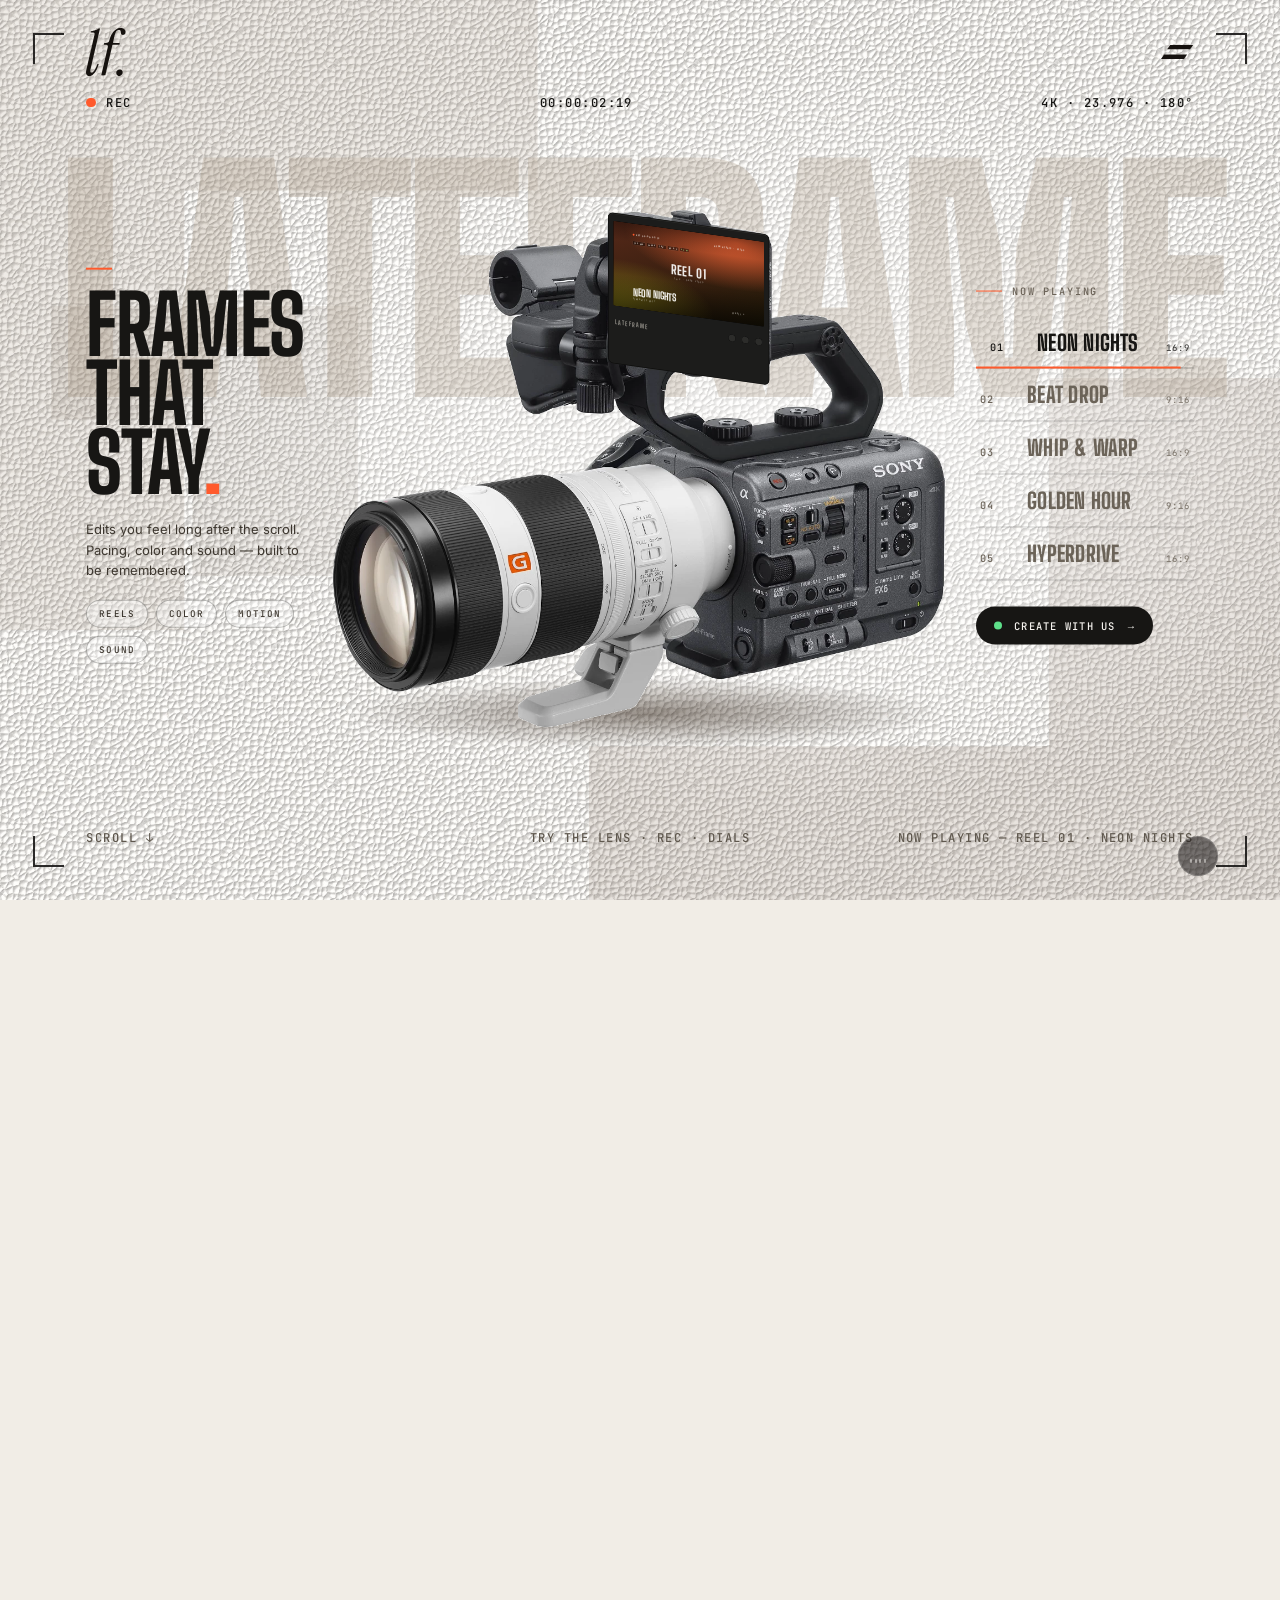
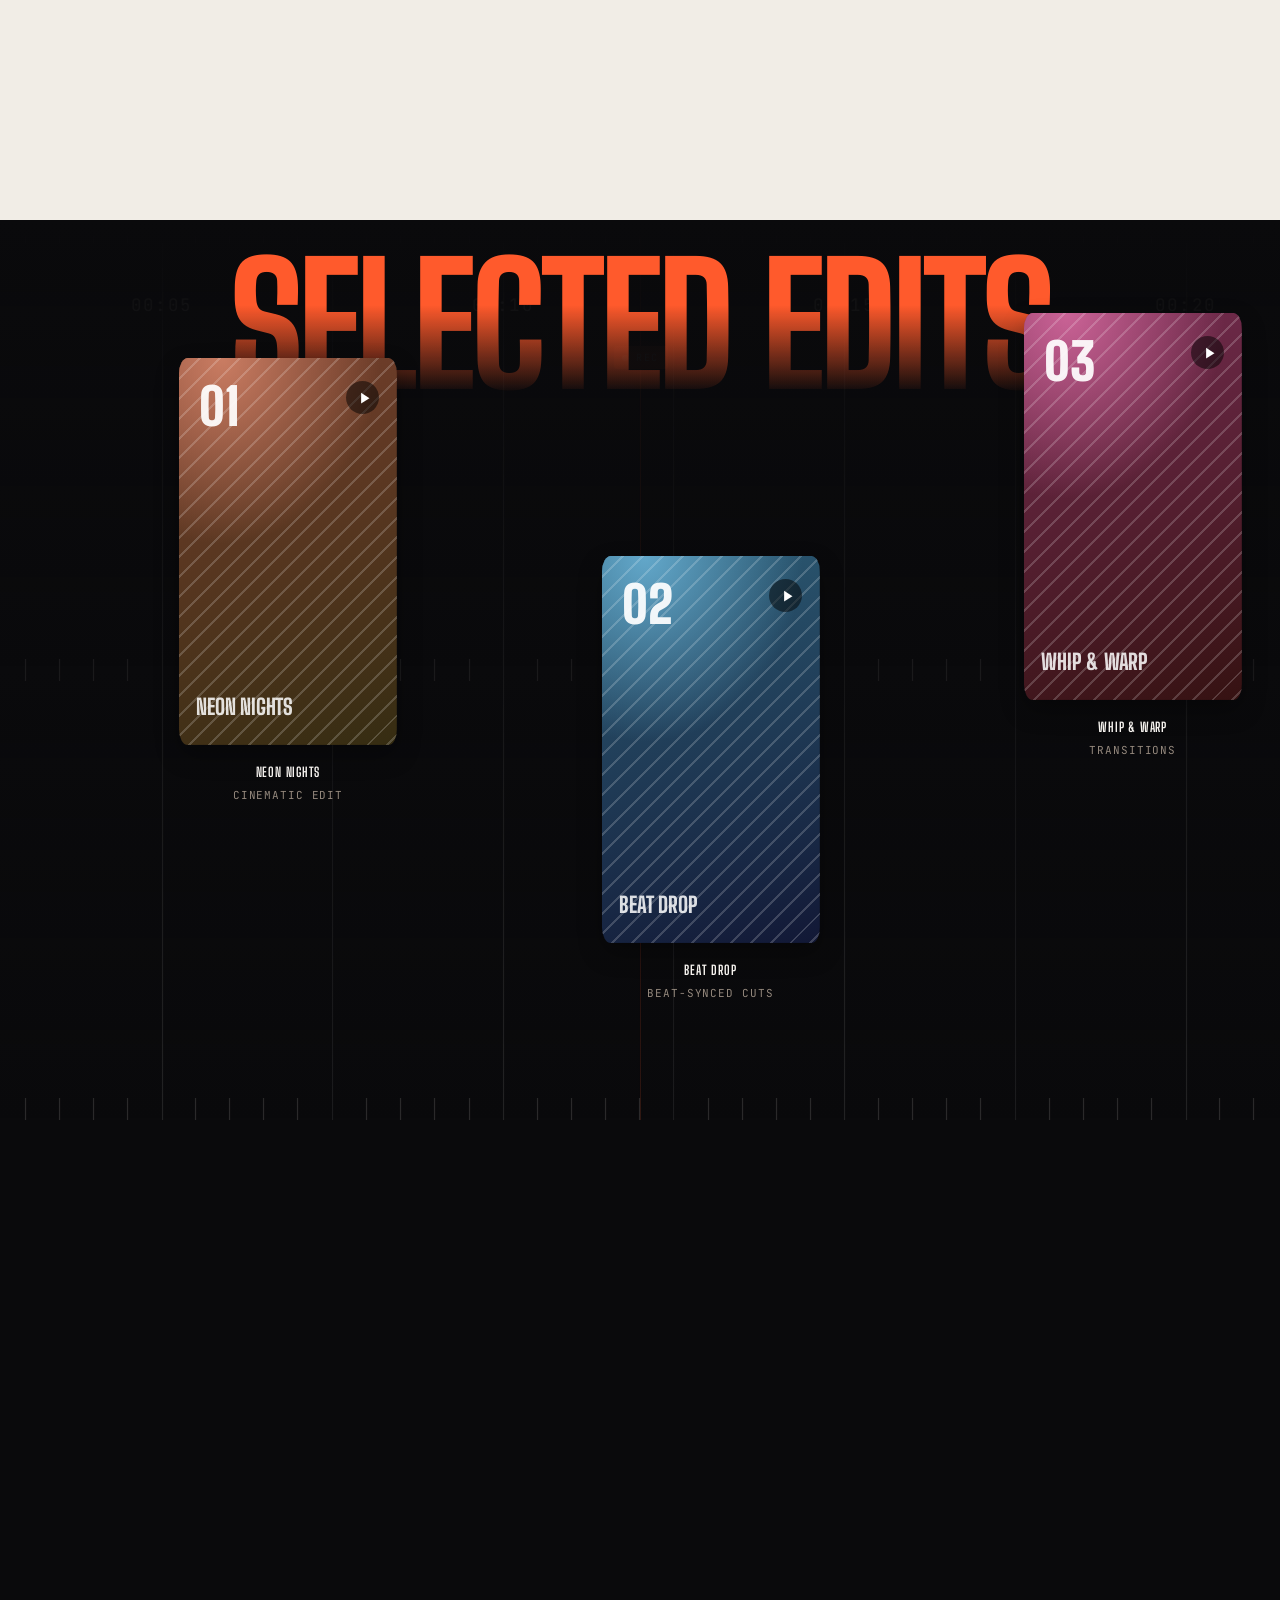
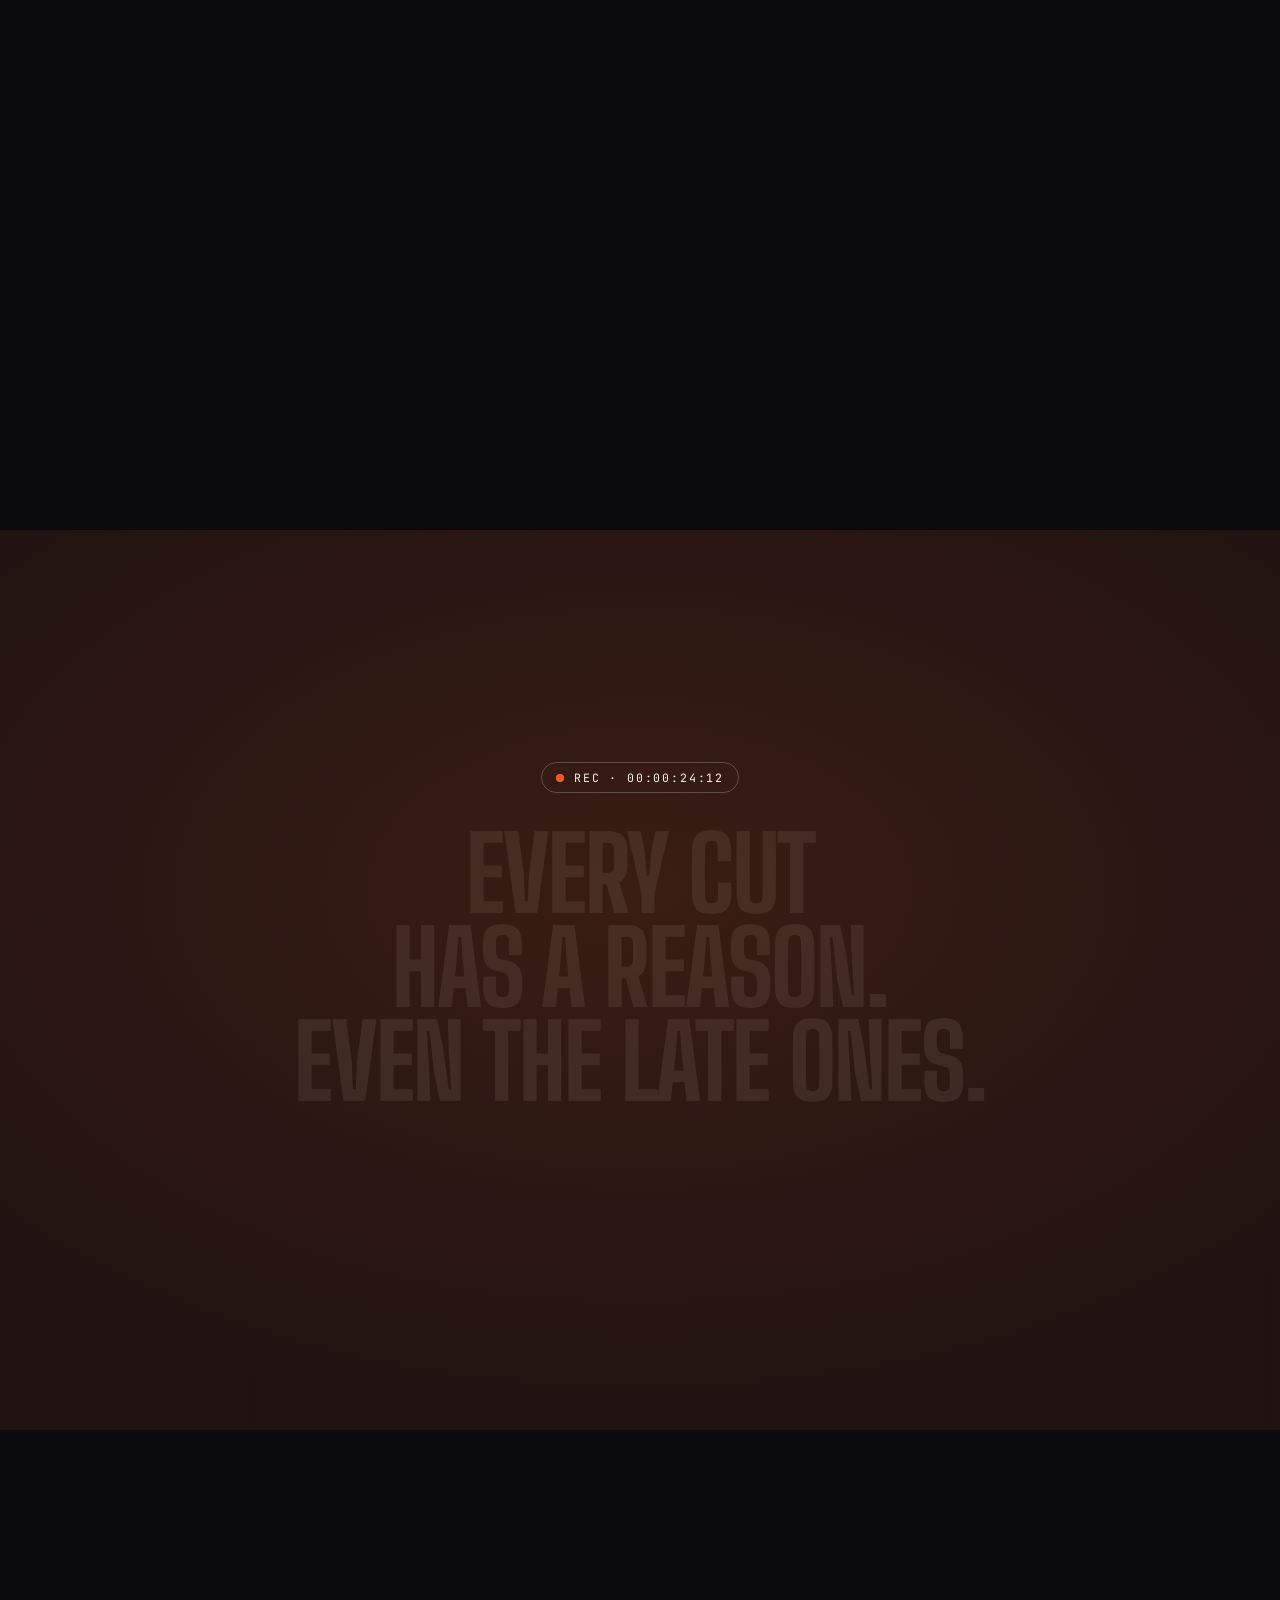
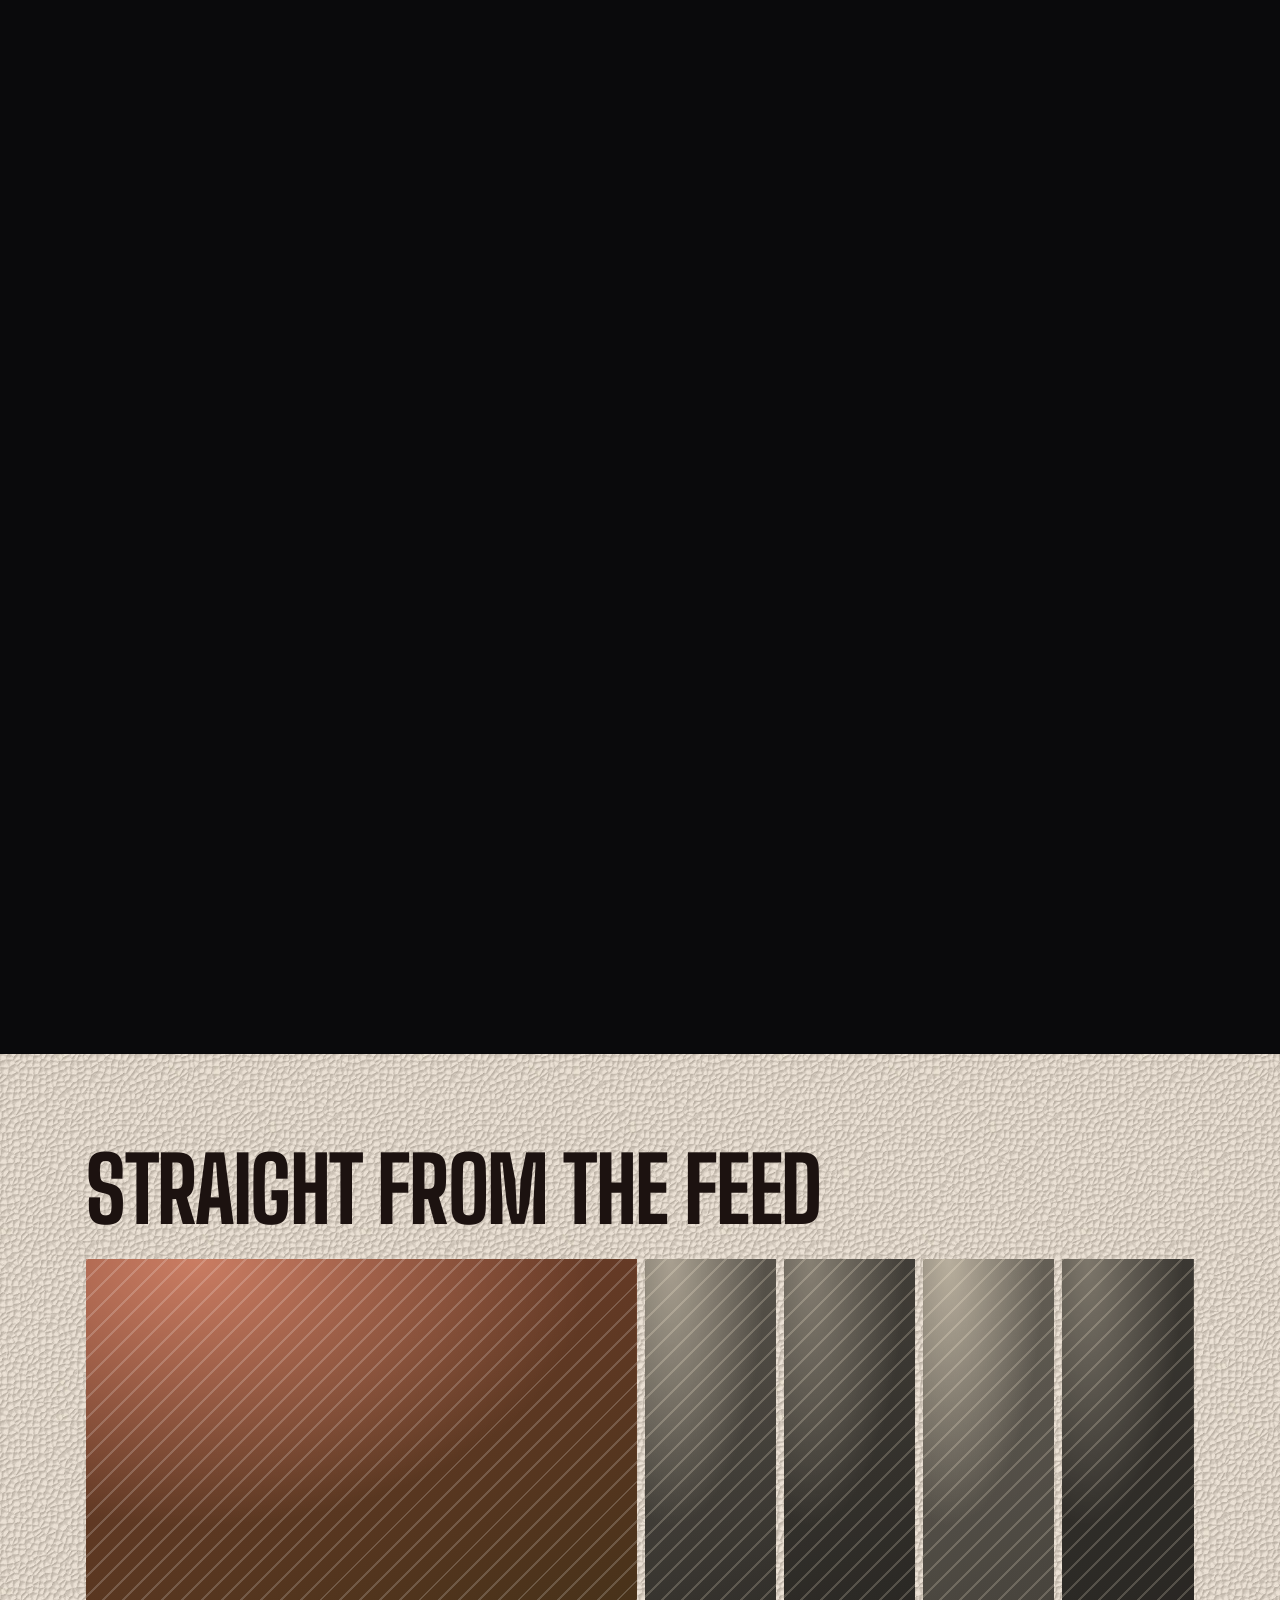
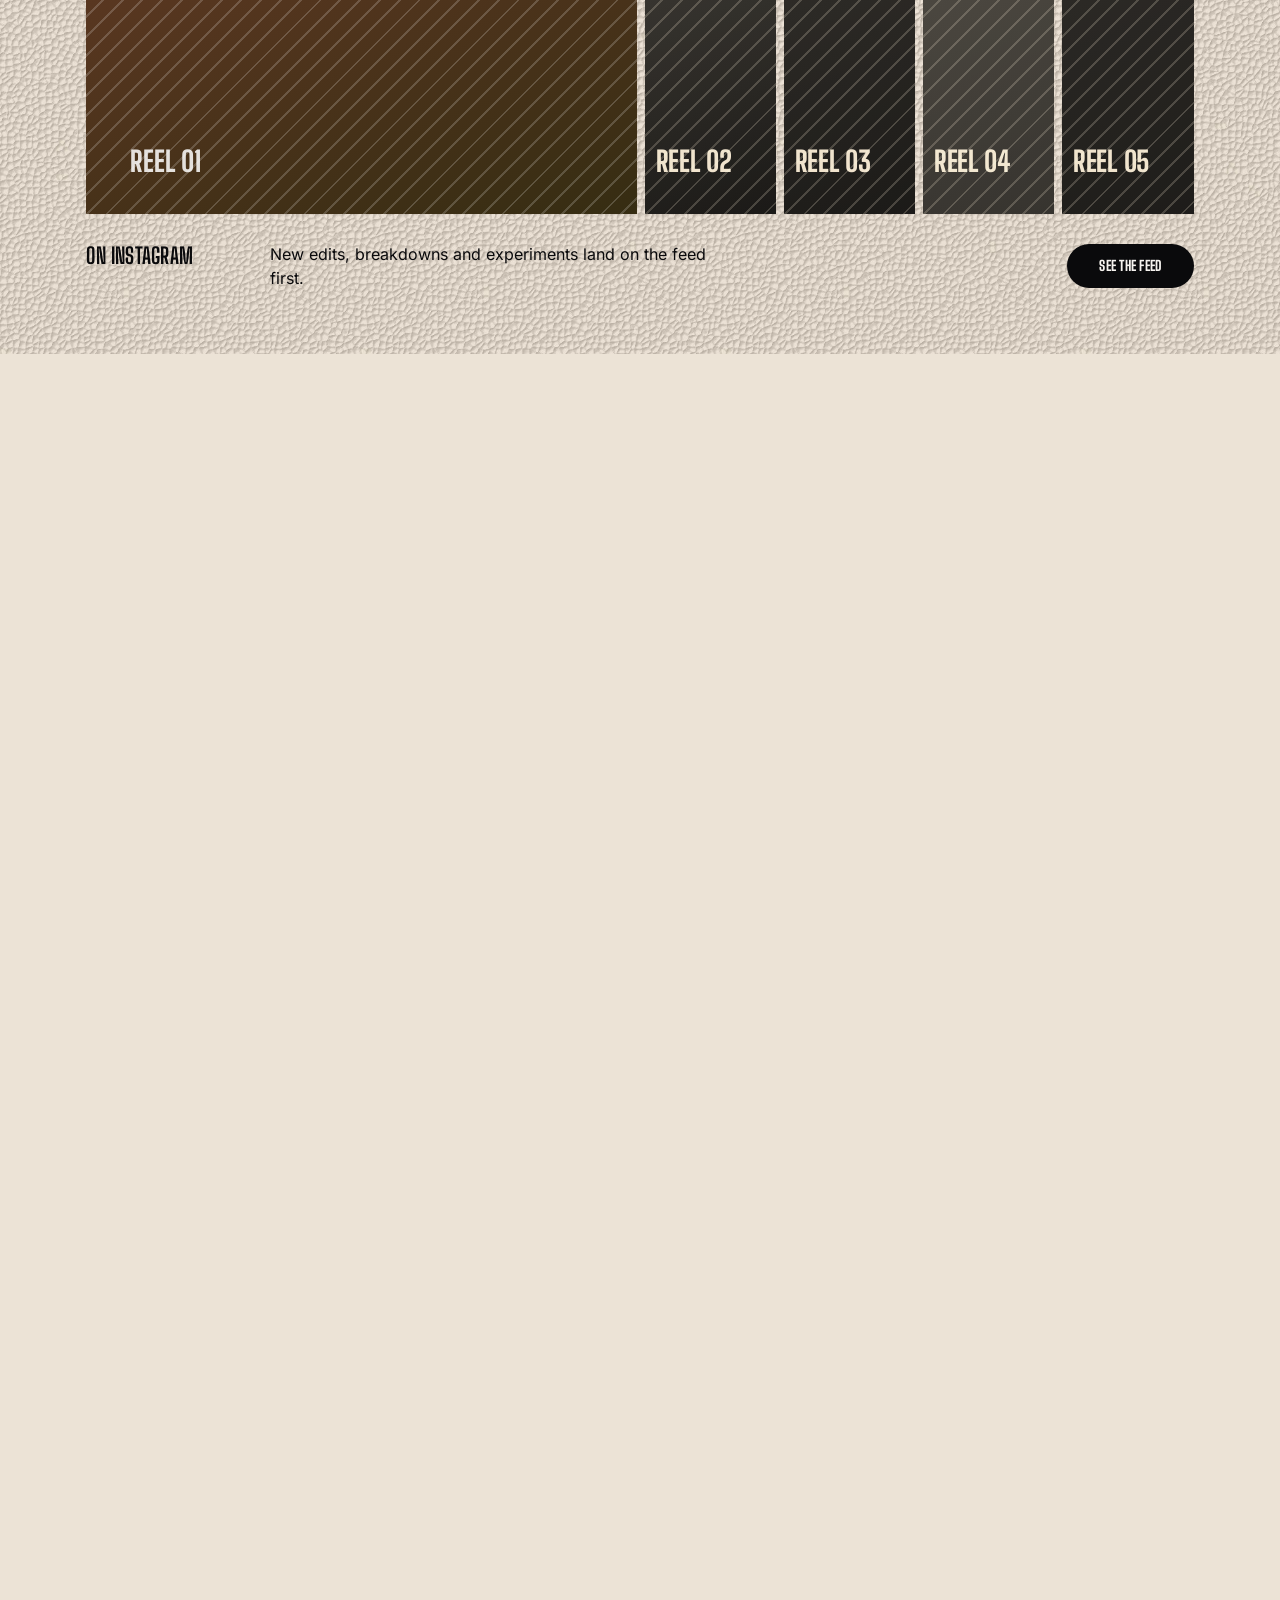
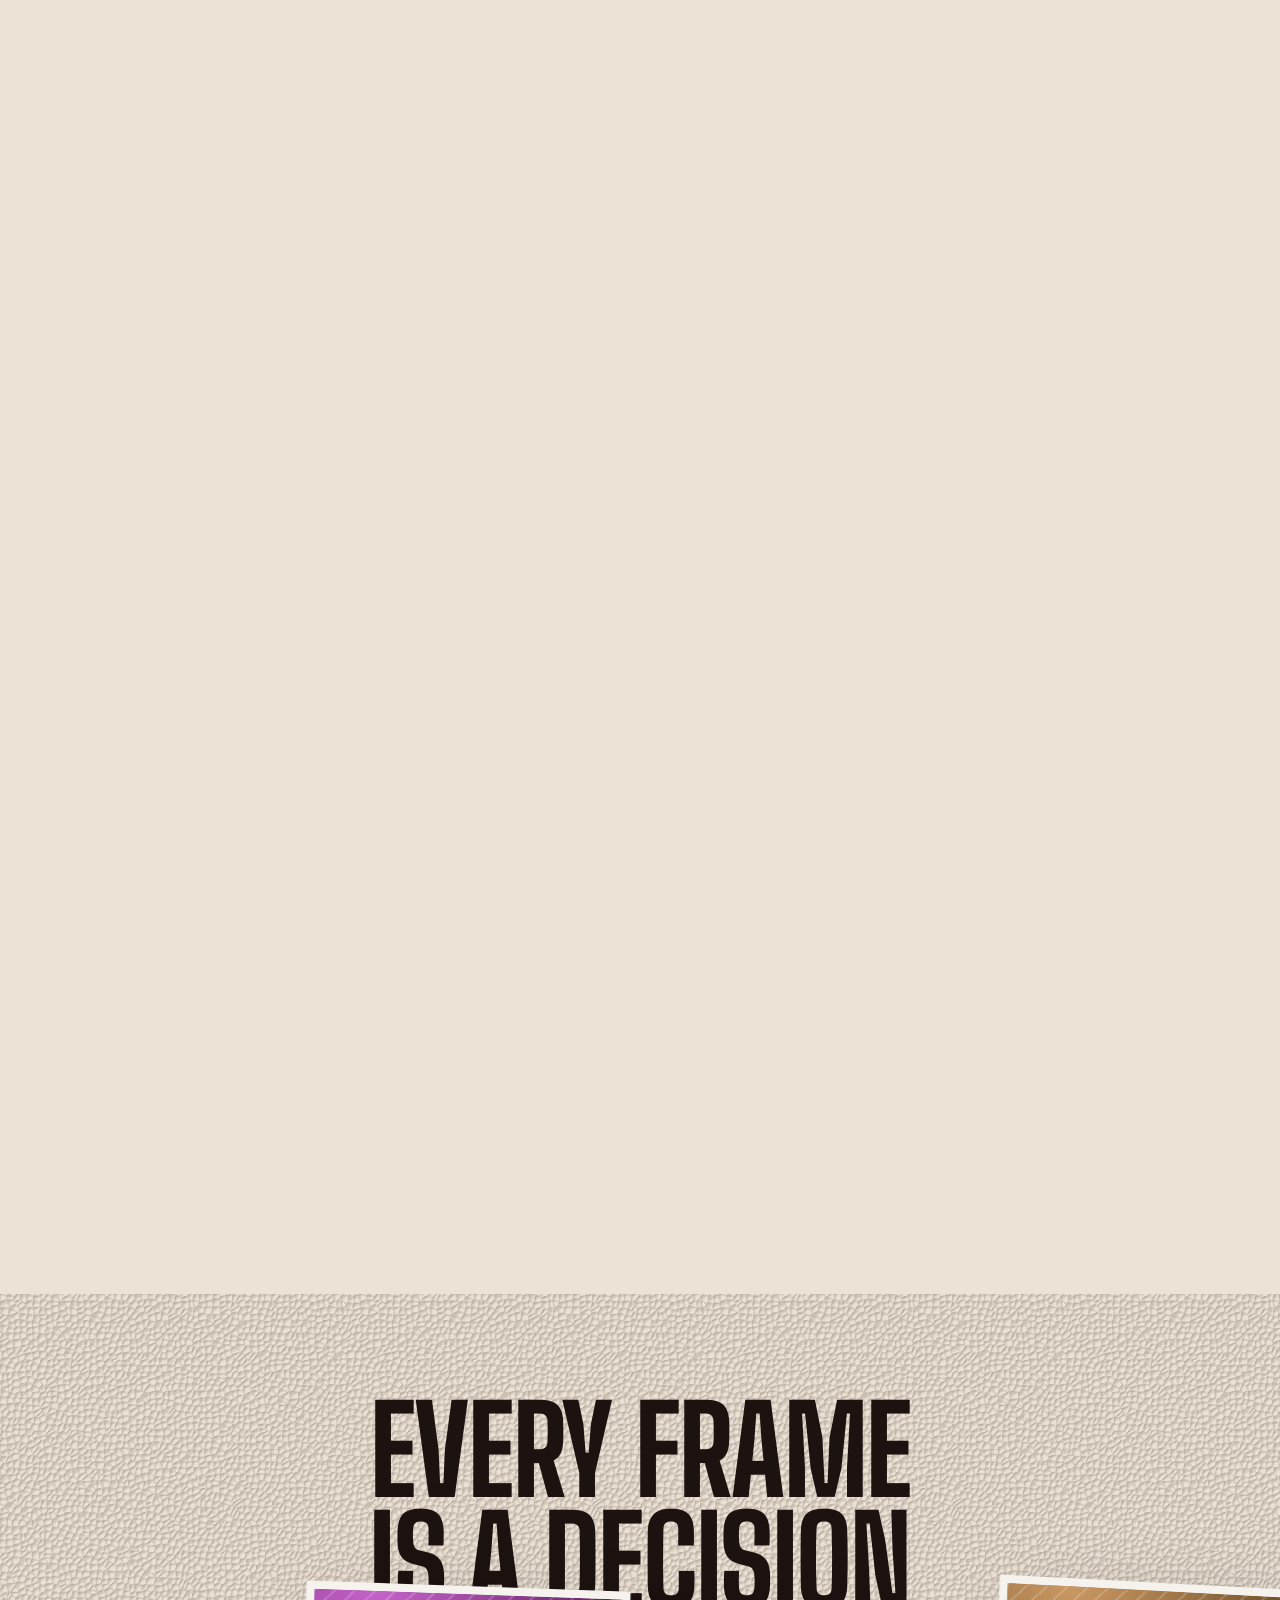
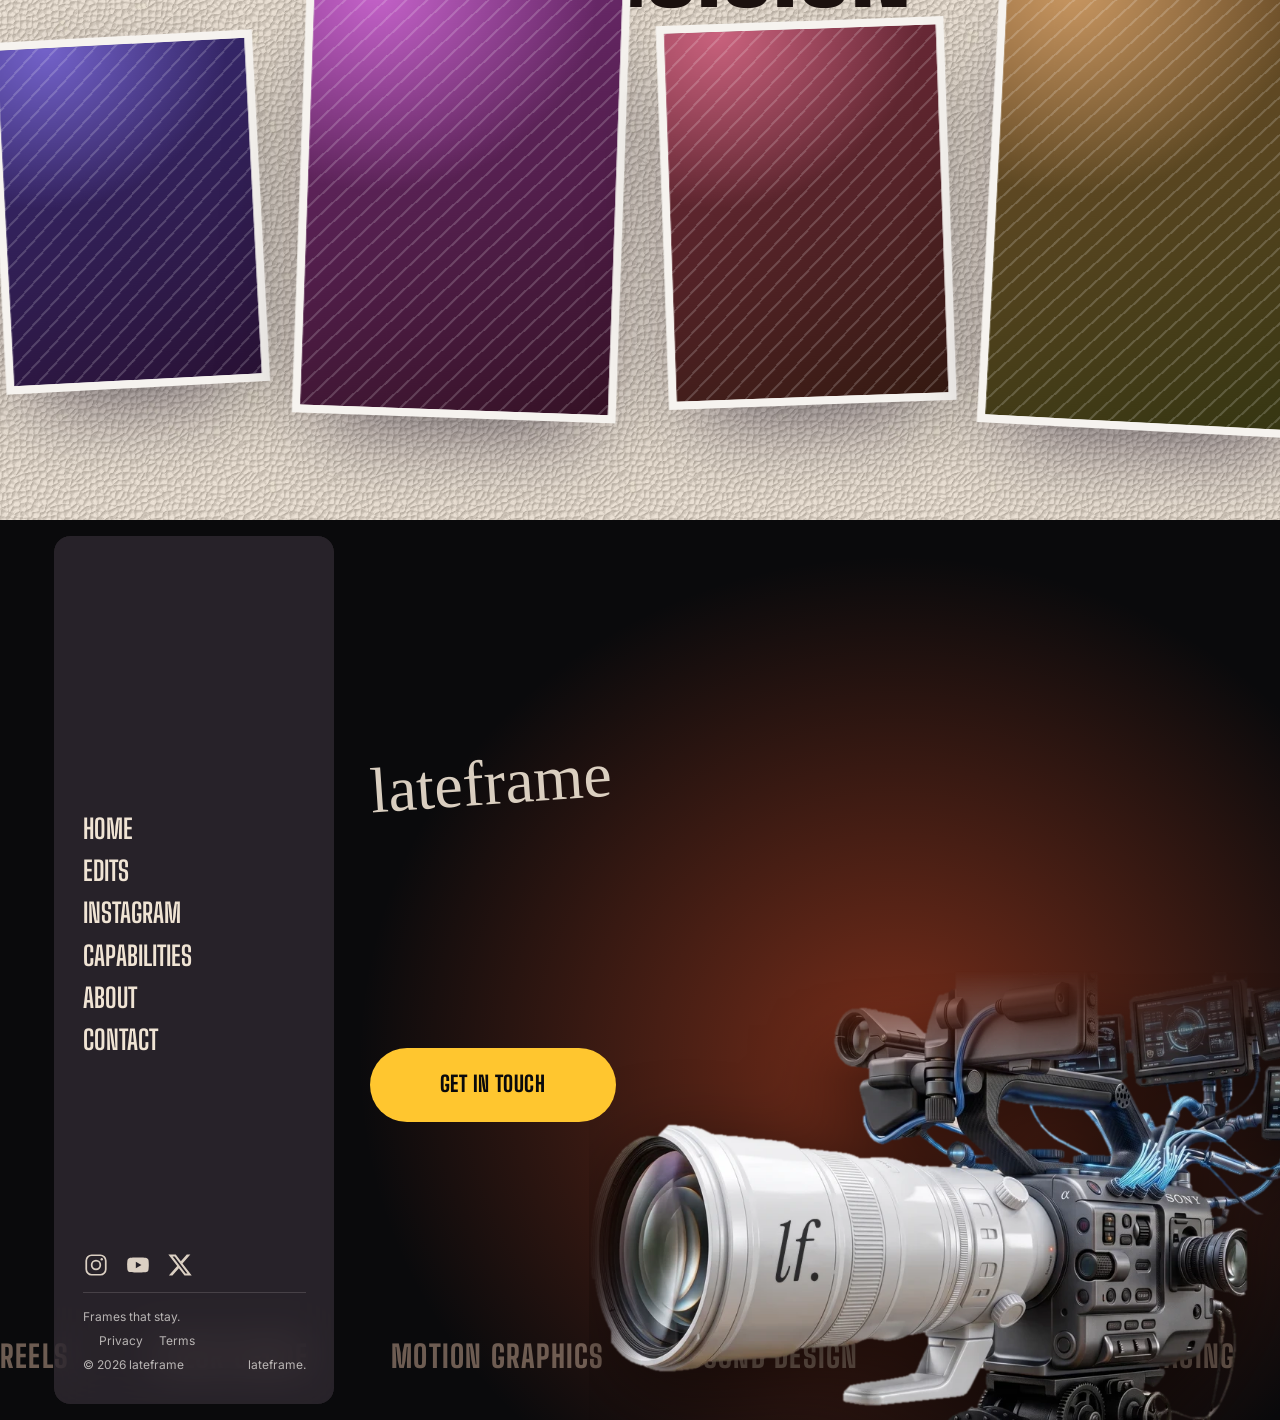
==== commit f9592382: "text changes" ====
--- a/index.html
+++ b/index.html
@@ -69,7 +69,7 @@
       <!-- left / right of the camera: motto + reel index -->
       <div class="cam__sides">
         <aside class="cam__side cam__side--l" aria-label="lateframe">
-          <p class="cam__eyebrow"><i></i>Our motto</p>
+          <p class="cam__eyebrow"><i></i></p>
           <p class="cam__motto display">Frames<br>that<br>stay<b>.</b></p>
           <p class="cam__blurb">Edits you feel long after the scroll. Pacing, color and sound — built to be remembered.</p>
           <ul class="cam__tags"><li>Reels</li><li>Color</li><li>Motion</li><li>Sound</li></ul>
@@ -77,7 +77,7 @@
         <aside class="cam__side cam__side--r" aria-label="Reel index">
           <p class="cam__eyebrow"><i></i>Now playing</p>
           <ol class="cam__index" data-index></ol>
-          <a class="cam__avail" href="contact.html"><span class="cam__dot"></span>Booking projects <em>→</em></a>
+          <a class="cam__avail" href="contact.html"><span class="cam__dot"></span>Create With Us <em>→</em></a>
         </aside>
         <p class="cam__motto-m display">Frames that stay<b>.</b></p>
       </div>
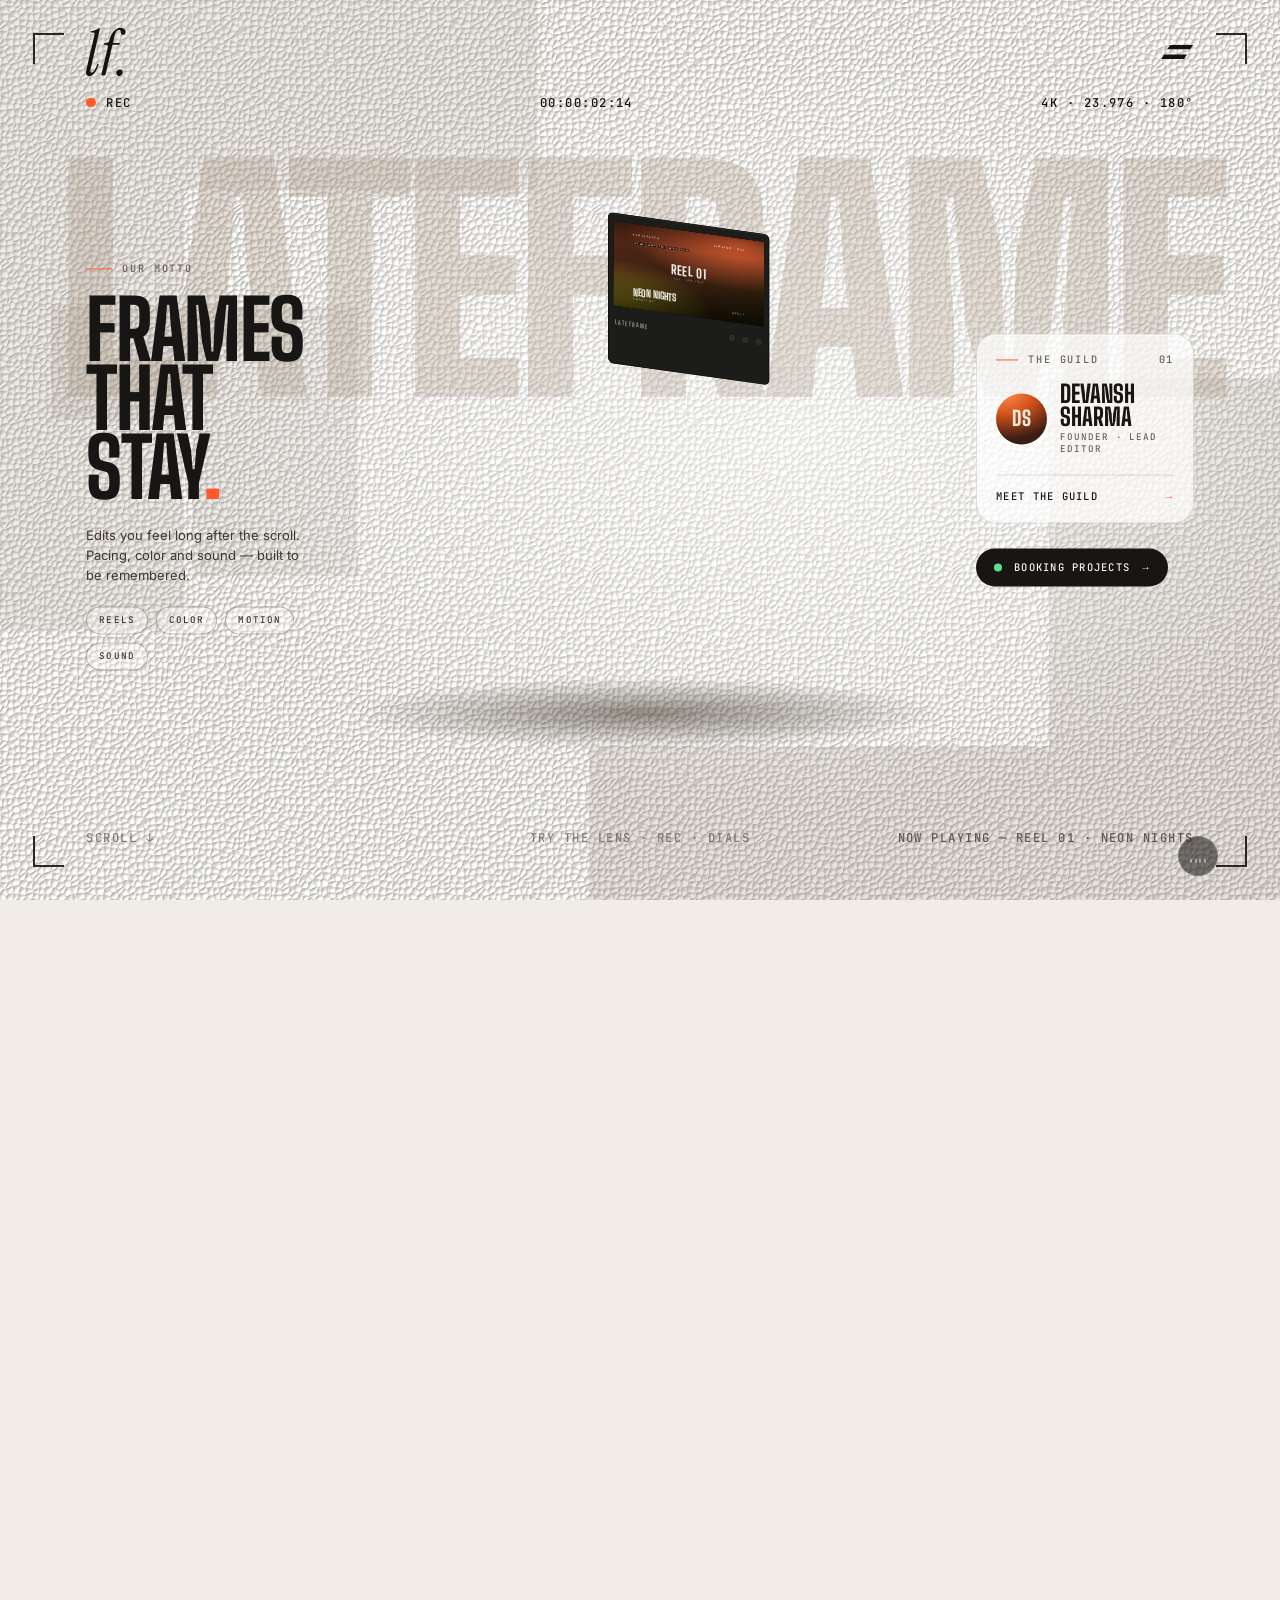
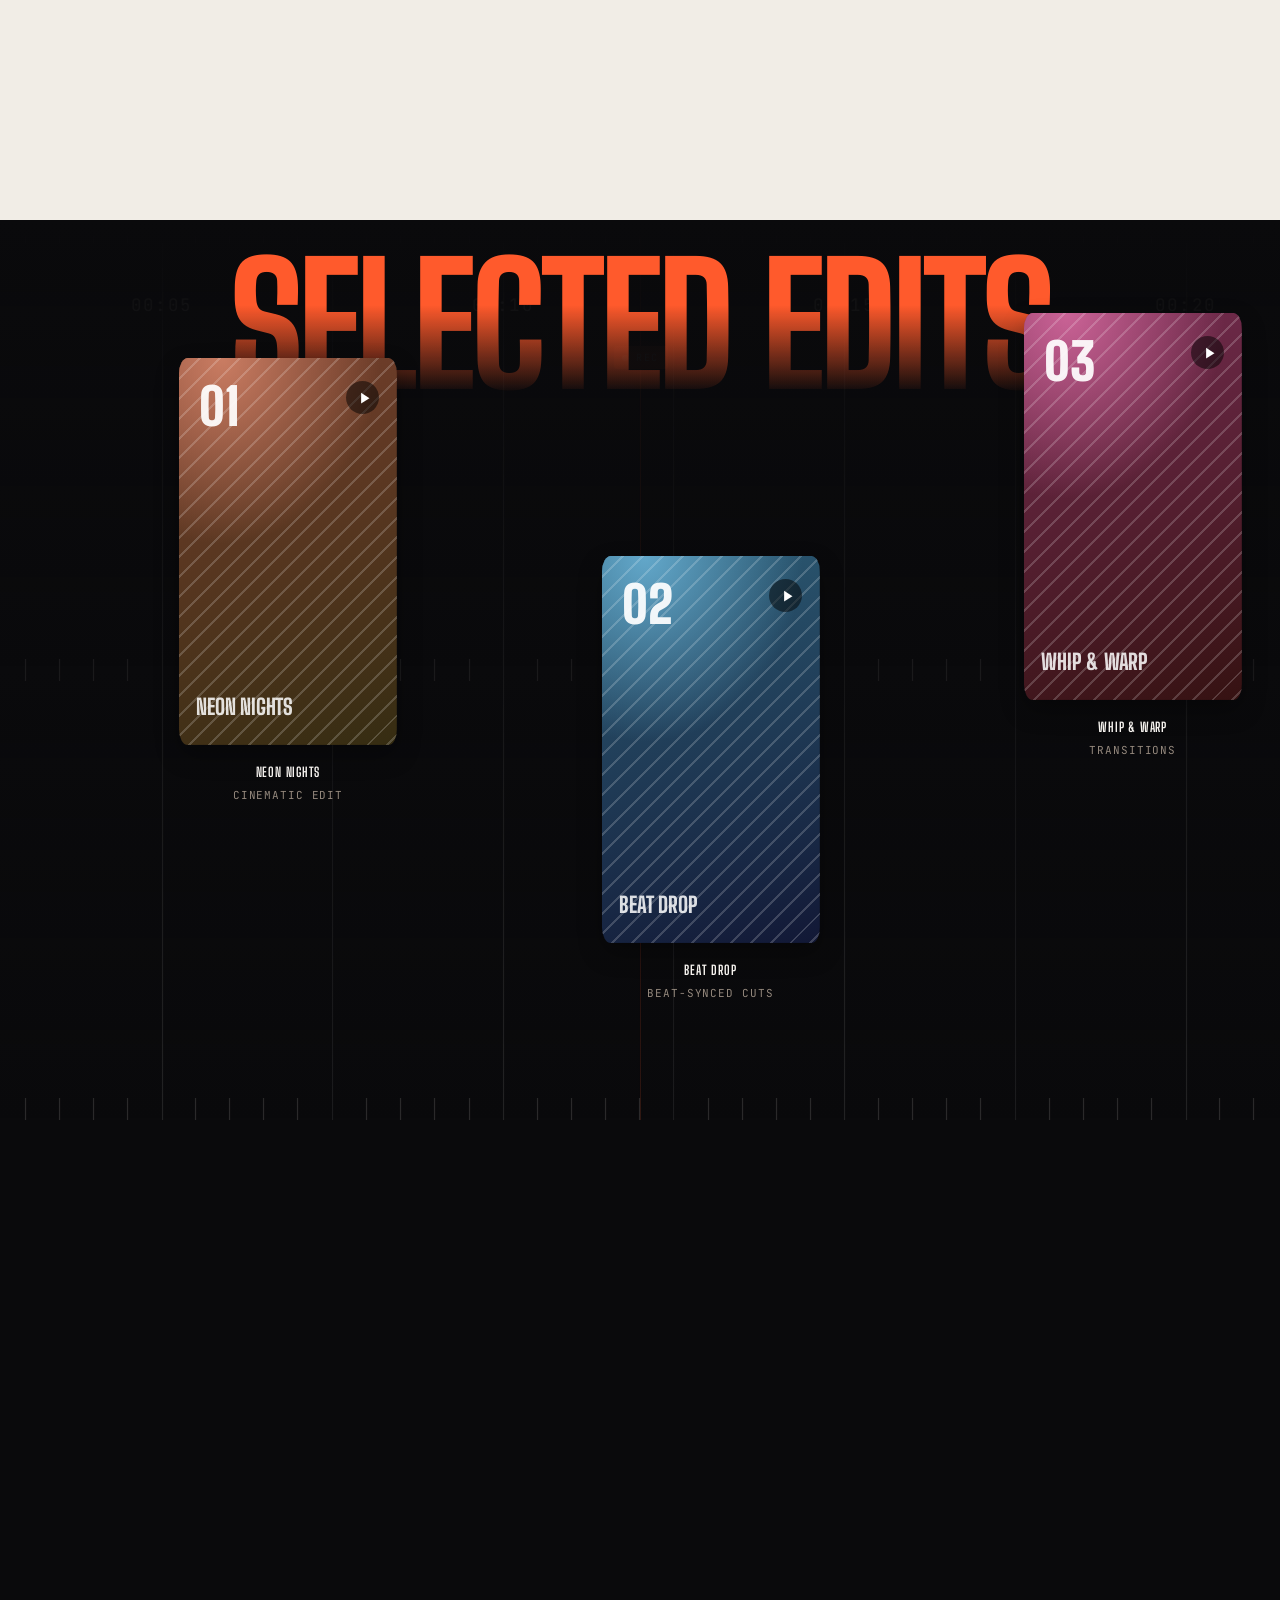
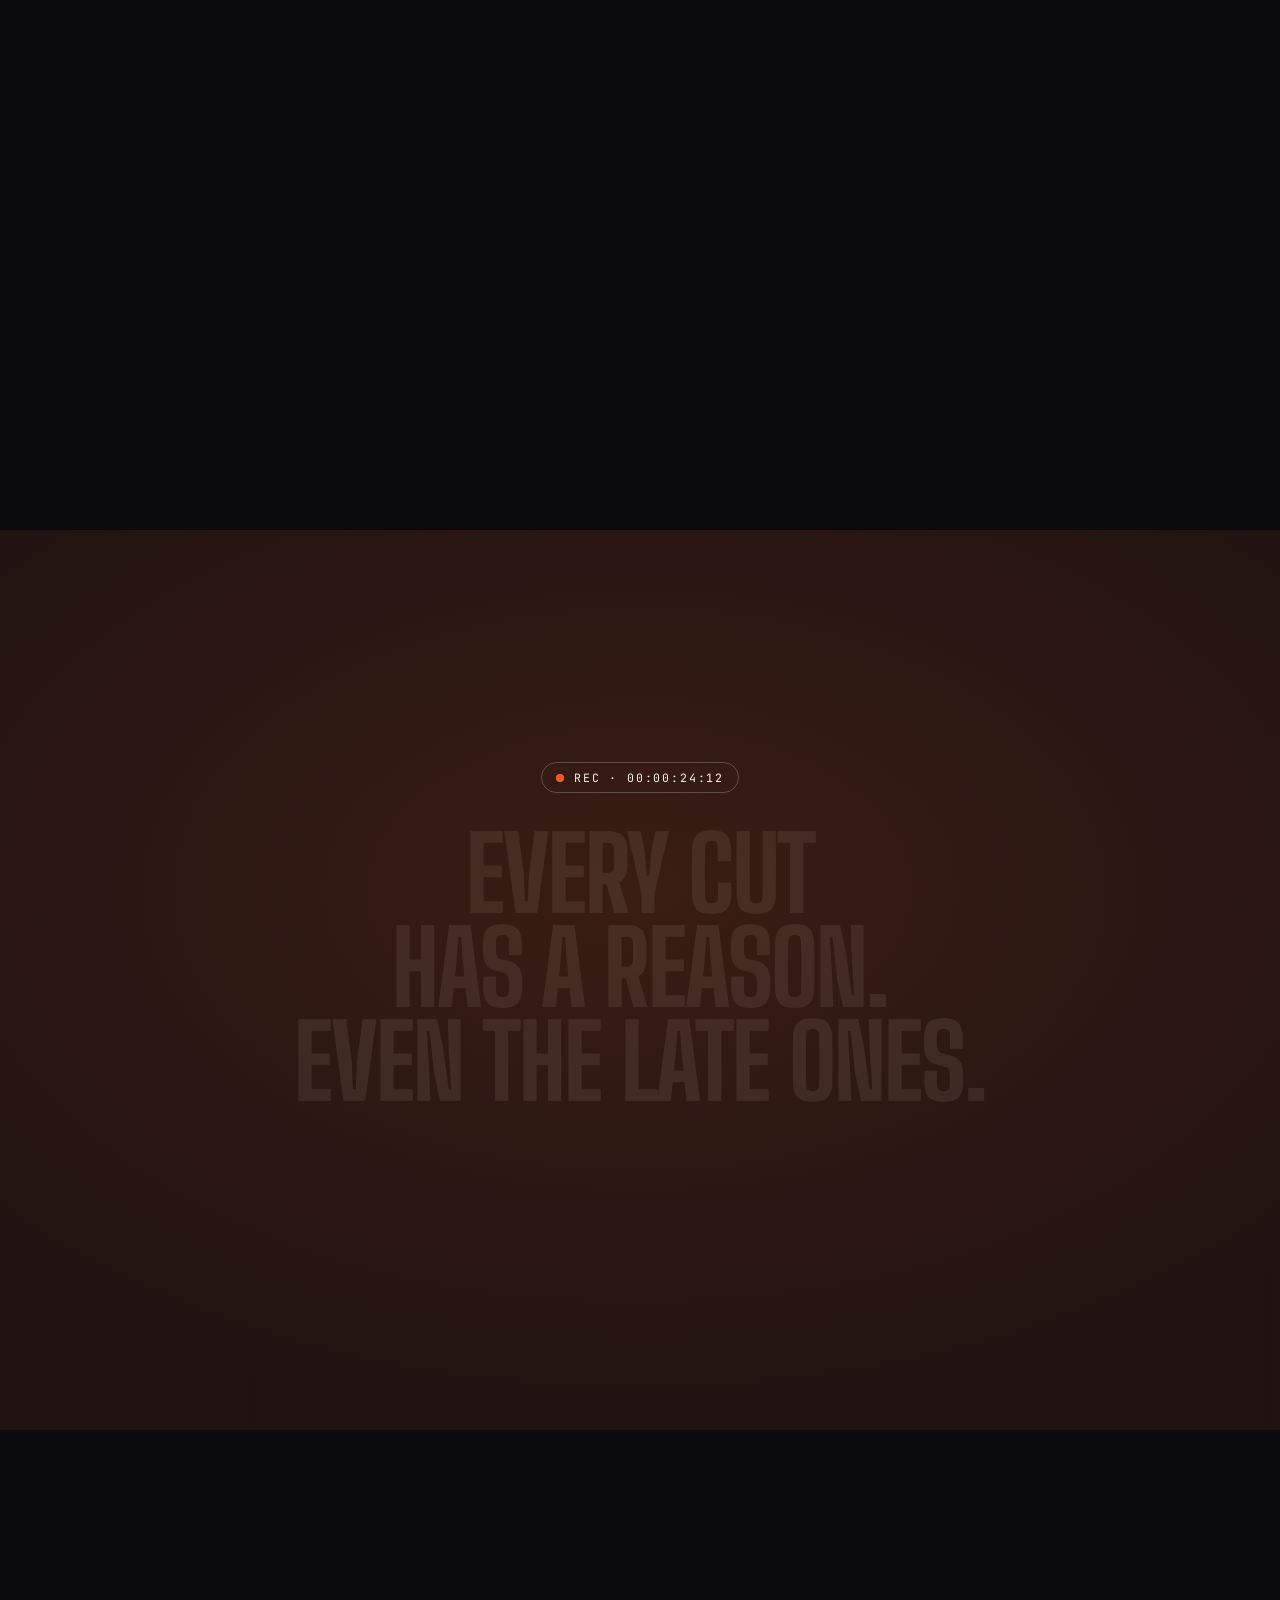
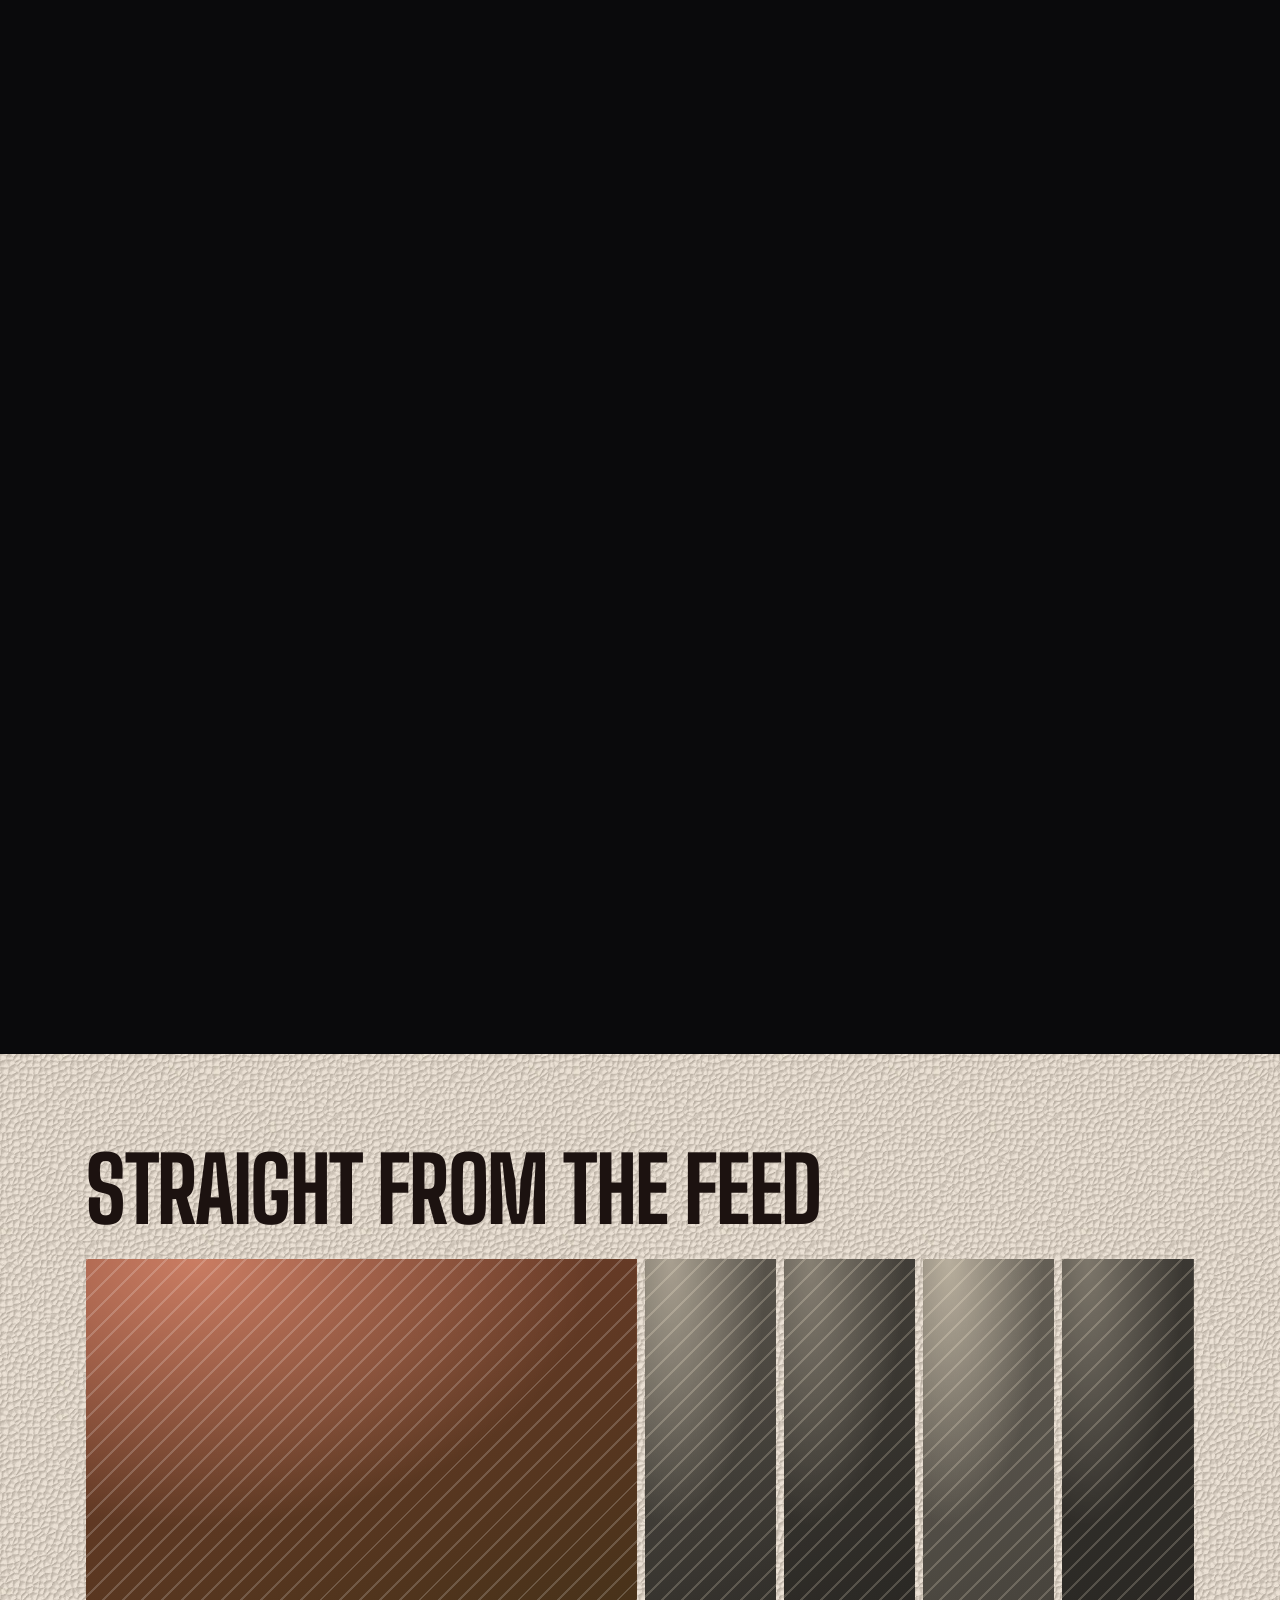
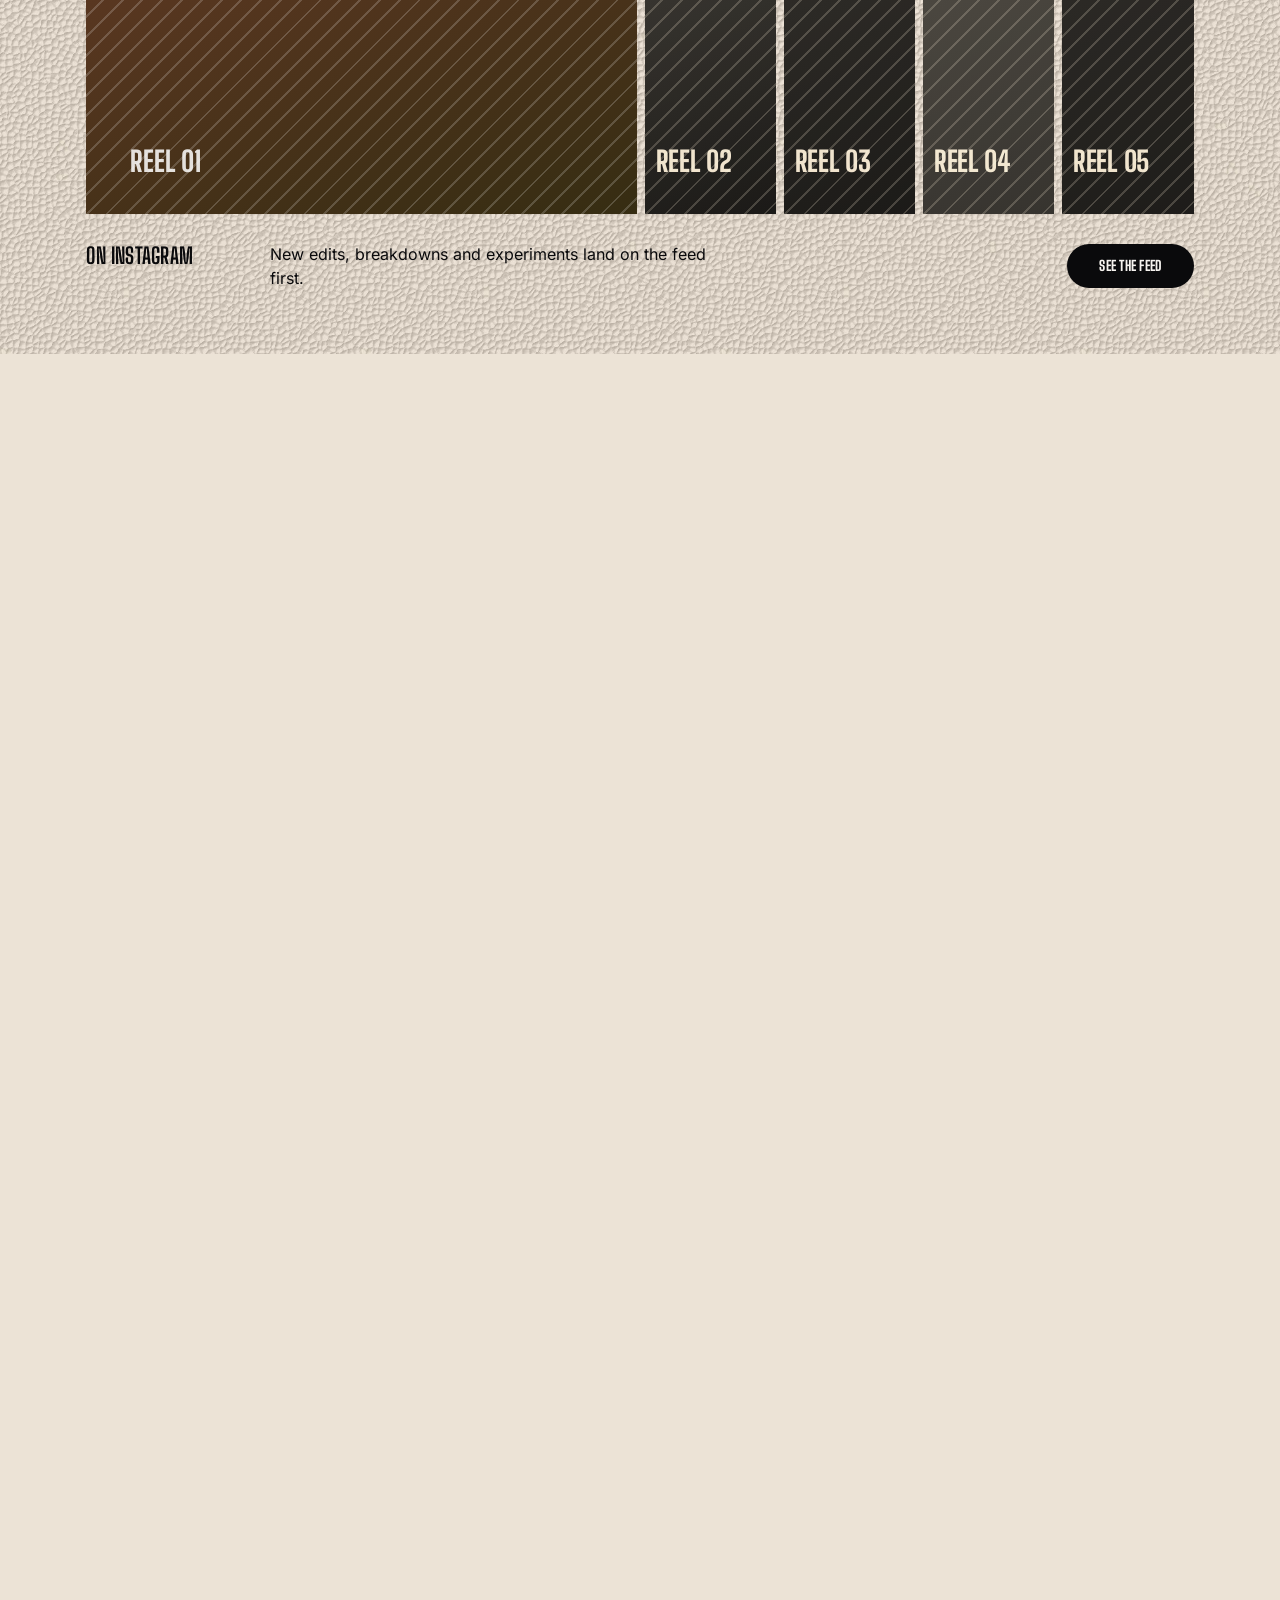
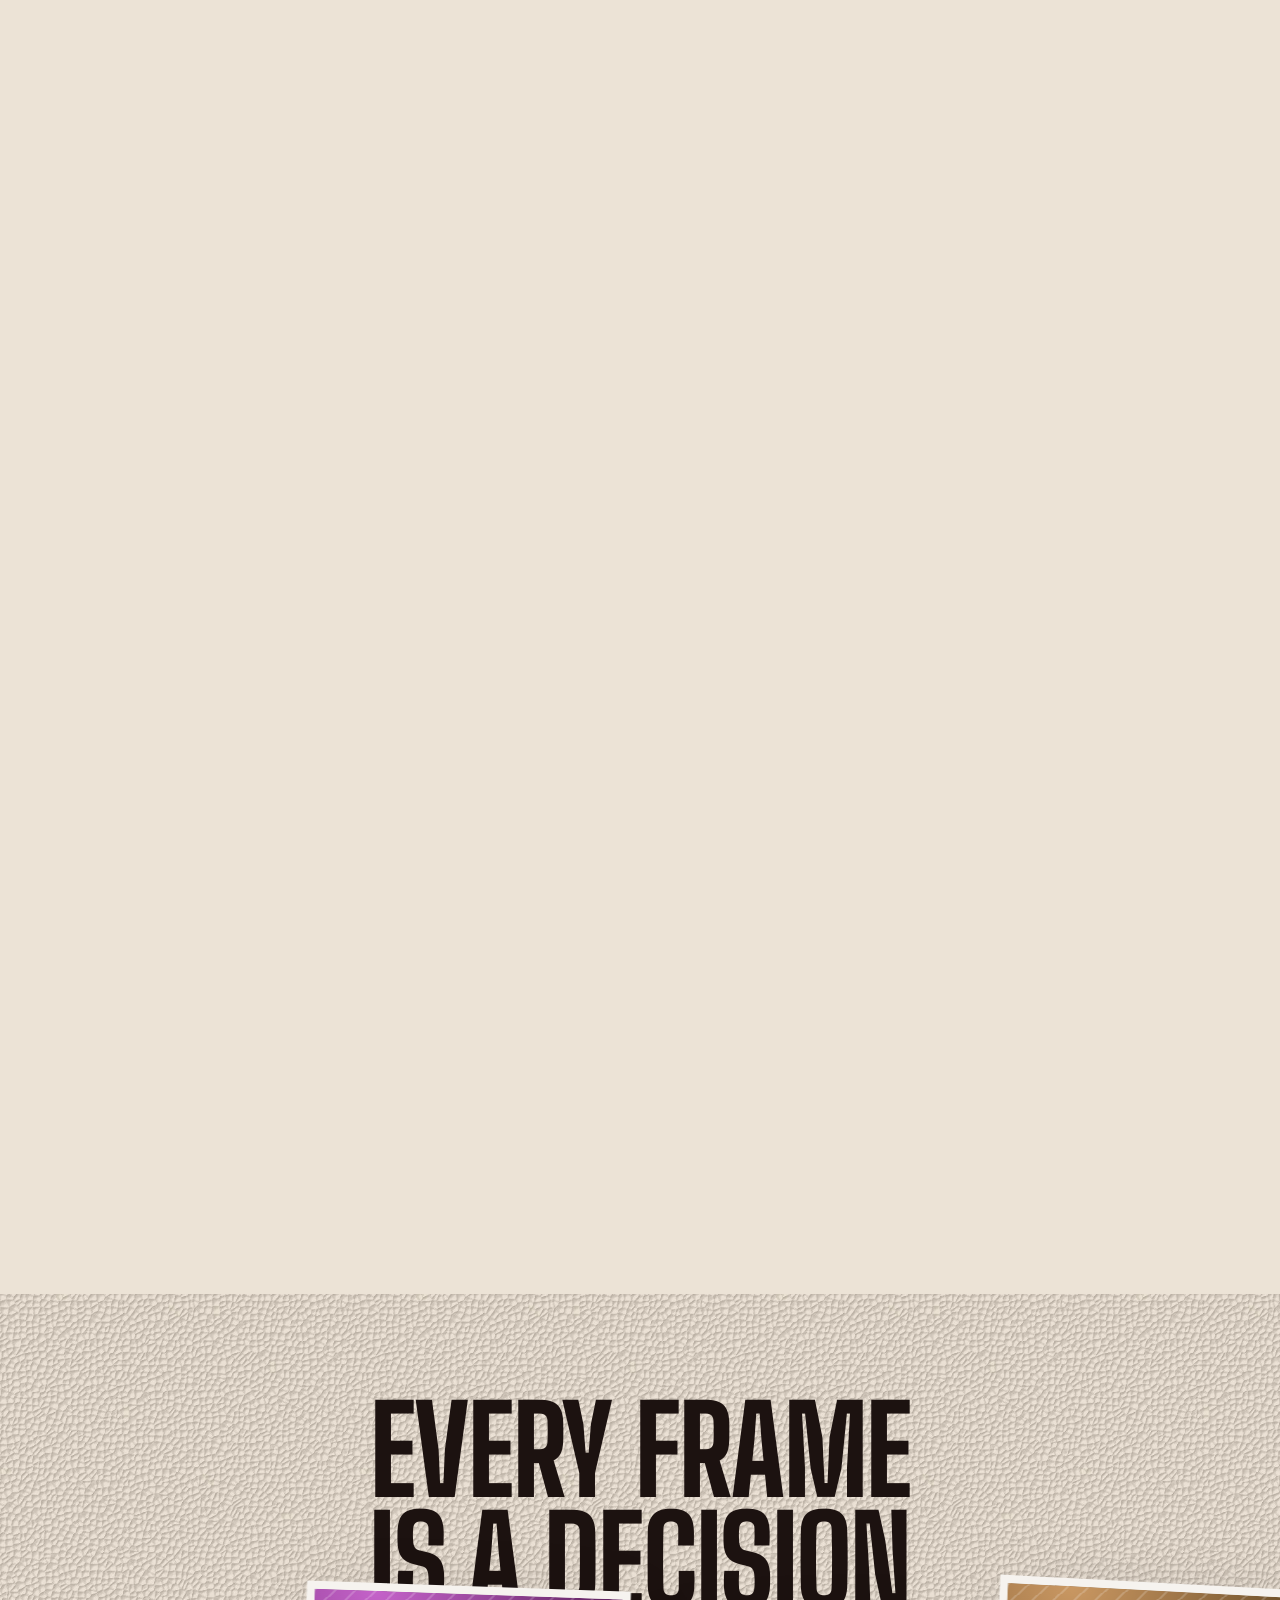
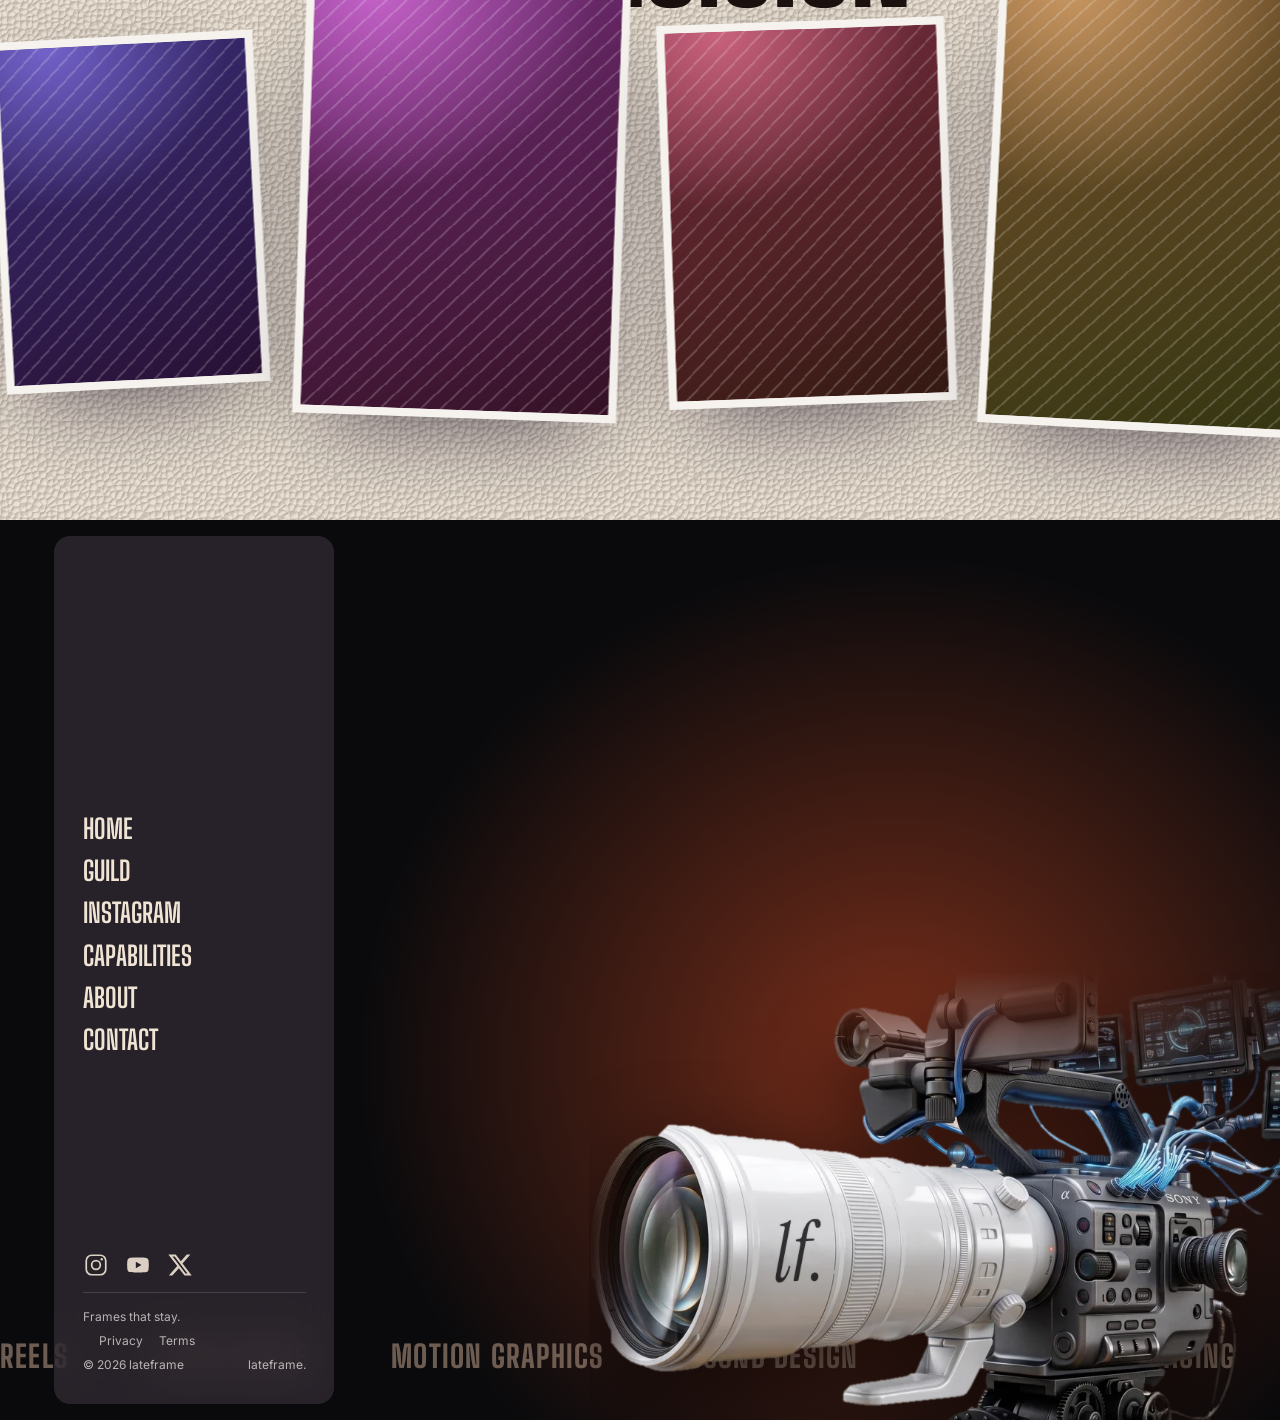
==== commit 085a7cc1: "Guild page + home Guild card, contact cards, Privacy/Terms copy, page transitions - replace Edits pa" ====
--- a/index.html
+++ b/index.html
@@ -14,6 +14,7 @@
   <meta name="twitter:image" content="assets/brand/logo-lf.jpg">
   <link rel="icon" href="assets/favicon.svg" type="image/svg+xml">
   <link rel="preload" href="assets/fonts/big-shoulders-display.woff2" as="font" type="font/woff2" crossorigin>
+  <link rel="preload" href="assets/camera/fx6.webp" as="image" type="image/webp">
   <link rel="stylesheet" href="css/fonts.css">
   <link rel="stylesheet" href="css/styles.css">
   <link rel="stylesheet" href="css/intro.css">
@@ -66,18 +67,17 @@
         <div class="cam__hud-bot"><span>Scroll ↓</span><span>Try the lens · REC · dials</span><span data-now></span></div>
       </div>
 
-      <!-- left / right of the camera: motto + reel index -->
+      <!-- left / right of the camera: motto + the Guild card -->
       <div class="cam__sides">
         <aside class="cam__side cam__side--l" aria-label="lateframe">
-          <p class="cam__eyebrow"><i></i></p>
+          <p class="cam__eyebrow"><i></i>Our motto</p>
           <p class="cam__motto display">Frames<br>that<br>stay<b>.</b></p>
           <p class="cam__blurb">Edits you feel long after the scroll. Pacing, color and sound — built to be remembered.</p>
           <ul class="cam__tags"><li>Reels</li><li>Color</li><li>Motion</li><li>Sound</li></ul>
         </aside>
-        <aside class="cam__side cam__side--r" aria-label="Reel index">
-          <p class="cam__eyebrow"><i></i>Now playing</p>
-          <ol class="cam__index" data-index></ol>
-          <a class="cam__avail" href="contact.html"><span class="cam__dot"></span>Create With Us <em>→</em></a>
+        <aside class="cam__side cam__side--r" aria-label="The Guild">
+          <div data-guild-card></div>
+          <a class="cam__avail" href="contact.html"><span class="cam__dot"></span>Booking projects <em>→</em></a>
         </aside>
         <p class="cam__motto-m display">Frames that stay<b>.</b></p>
       </div>
@@ -185,6 +185,7 @@
 <div data-chrome="footer"></div>
 
 <script src="js/edits.js"></script>
+<script src="js/guild.js"></script>
 <script src="js/chrome.js"></script>
 <script src="js/camera.js"></script>
 <script src="js/home.js"></script>
--- a/css/styles.css
+++ b/css/styles.css
@@ -463,7 +463,7 @@
 .page__eyebrow { font-family: var(--font-mono); font-size: 12px; letter-spacing: 0.16em; text-transform: uppercase; color: var(--accent); margin-bottom: 18px; }
 .page__hero h1 { font-size: clamp(64px, 15vw, 260px); color: var(--accent-deep); }
 .page__lede { margin-top: clamp(20px, 3vw, 40px); max-width: 34em; font-size: clamp(16px, 1.4vw, 20px); line-height: 1.6; }
-.page__body { padding: 0 max(24px, calc(var(--page-x) + 3rem)) clamp(64px, 9vw, 140px); }
+.page__body { position: relative; padding: 0 max(24px, calc(var(--page-x) + 3rem)) clamp(64px, 9vw, 140px); }
 .grid { display: grid; gap: clamp(16px, 2vw, 28px); grid-template-columns: repeat(auto-fill, minmax(min(100%, 260px), 1fr)); }
 .gcard { position: relative; aspect-ratio: 3 / 4; overflow: hidden; background: var(--ink); color: var(--bone); border-radius: 4px; transition: transform 500ms var(--ease-out); }
 .gcard:hover { transform: translateY(-6px); }
@@ -545,3 +545,96 @@
 
 /* desktop shows the accordion tiles; the snap carousel is phone-only */
 @media (min-width: 900px) { .foundation .rail { display: none !important; } }
+
+/* ==========================================================================
+   Guild · contact · legal · page motion
+   ========================================================================== */
+.btn--ghost { background: transparent; border: 1px solid var(--accent-deep); color: var(--accent-deep); --fill: var(--accent-deep); }
+.btn--ghost:hover span, .btn--ghost:focus-visible span { color: var(--bone); }
+
+/* portrait: a monogram that a real photo covers once the file exists */
+.av { position: relative; flex: none; display: block; overflow: hidden; aspect-ratio: 1; border-radius: 50%; background: radial-gradient(120% 90% at 20% 0%, #ff8a4c 0%, #d4521a 45%, #3a1d14 100%); color: #f4ecdd; }
+.av b { position: absolute; inset: 0; display: grid; place-items: center; font: 800 1em / 1 var(--font-display); letter-spacing: 0.02em; }
+.av img { position: absolute; inset: 0; width: 100%; height: 100%; object-fit: cover; }
+.av--sm { width: clamp(46px, 4vw, 64px); font-size: clamp(18px, 1.6vw, 26px); }
+.av--lg { width: 100%; aspect-ratio: 4 / 5; border-radius: 6px; font-size: clamp(64px, 9vw, 120px); }
+.av--xl { width: 100%; aspect-ratio: 4 / 5; border-radius: 6px; font-size: clamp(110px, 17vw, 260px); }
+
+/* Guild page */
+.gfeat { display: grid; gap: clamp(28px, 4vw, 72px); align-items: center; grid-template-columns: minmax(0, 5fr) minmax(0, 6fr); padding-bottom: clamp(48px, 7vw, 120px); }
+.gfeat__pic { position: relative; max-width: 560px; }
+.gfeat__pic .av { box-shadow: 0 30px 60px -32px rgba(28, 18, 16, 0.6); }
+.gfeat__tag { position: absolute; left: 14px; top: 14px; padding: 8px 12px; border-radius: 999px; background: rgba(10, 10, 12, 0.72); color: var(--bone); font: 500 11px var(--font-mono); letter-spacing: 0.14em; text-transform: uppercase; }
+.gfeat__eyebrow { display: flex; align-items: center; gap: 12px; font: 500 12px var(--font-mono); letter-spacing: 0.16em; text-transform: uppercase; color: var(--accent); }
+.gfeat__eyebrow i { width: 28px; height: 1.5px; background: var(--accent); }
+.gfeat__name { margin-top: 18px; font-size: clamp(64px, 11vw, 190px); color: var(--accent-deep); }
+.gfeat__bio { margin-top: clamp(20px, 2.4vw, 34px); max-width: 32em; font-size: clamp(16px, 1.3vw, 20px); line-height: 1.65; }
+.gm__tags { display: flex; flex-wrap: wrap; gap: 8px; margin-top: 20px; }
+.gm__tags li { padding: 7px 13px; border-radius: 999px; border: 1px solid rgba(28, 18, 16, 0.3); font: 500 11px var(--font-mono); letter-spacing: 0.12em; text-transform: uppercase; }
+.gmgrid { display: grid; gap: clamp(20px, 2.4vw, 36px); grid-template-columns: repeat(auto-fill, minmax(min(100%, 260px), 1fr)); padding-bottom: clamp(48px, 7vw, 120px); }
+.gm__n { margin-top: 16px; font: 500 12px var(--font-mono); letter-spacing: 0.14em; color: var(--accent); }
+.gm__name { margin-top: 6px; font-size: clamp(34px, 3.4vw, 54px); color: var(--accent-deep); }
+.gm__role { margin-top: 8px; font: 500 12px var(--font-mono); letter-spacing: 0.12em; text-transform: uppercase; opacity: 0.7; }
+.gm__bio { margin-top: 12px; line-height: 1.6; font-size: 15px; }
+.gopen { border-top: 2px solid var(--accent-deep); padding-top: clamp(20px, 3vw, 40px); }
+.gopen__head { display: grid; gap: 12px; grid-template-columns: minmax(0, 1fr); margin-bottom: clamp(12px, 2vw, 28px); }
+@media (min-width: 900px) { .gopen__head { grid-template-columns: 1fr 1fr; align-items: end; } }
+.gopen__head h2 { font-size: clamp(44px, 6vw, 96px); color: var(--accent-deep); }
+.gopen__head p { max-width: 28em; line-height: 1.6; }
+.gopen__list a { display: grid; grid-template-columns: 3em 1fr auto; align-items: baseline; gap: 12px; padding: clamp(16px, 2vw, 26px) 0; border-top: 1px dashed rgba(28, 18, 16, 0.35); transition: padding 0.4s var(--ease-out), color 0.3s; }
+.gopen__list li:last-child a { border-bottom: 1px dashed rgba(28, 18, 16, 0.35); }
+.gopen__n { font: 500 12px var(--font-mono); letter-spacing: 0.12em; color: var(--accent); }
+.gopen__r { font: 800 clamp(26px, 3vw, 48px) / 1 var(--font-display); text-transform: uppercase; }
+.gopen__a { font: 500 12px var(--font-mono); letter-spacing: 0.14em; text-transform: uppercase; }
+.gopen__a em { display: inline-block; font-style: normal; transition: transform 0.3s var(--ease-out); }
+.gopen__list a:hover { padding-left: 14px; color: var(--accent); }
+.gopen__list a:hover .gopen__a em { transform: translateX(5px); }
+@media (max-width: 899px) { .gfeat { grid-template-columns: minmax(0, 1fr); } .gfeat__pic { max-width: 420px; } }
+
+/* Contact */
+.ccards { display: grid; gap: clamp(14px, 1.6vw, 22px); grid-template-columns: repeat(auto-fit, minmax(min(100%, 250px), 1fr)); max-width: 1100px; }
+.ccard { position: relative; display: grid; align-content: space-between; gap: 34px; min-height: 210px; padding: clamp(20px, 2vw, 28px); border-radius: 18px; background: rgba(255, 255, 255, 0.62); border: 1px solid rgba(28, 18, 16, 0.14); color: var(--accent-deep); transition: transform 0.45s var(--ease-out), background 0.3s, color 0.3s, box-shadow 0.45s var(--ease-out); }
+.ccard:hover, .ccard:focus-visible { transform: translateY(-6px); background: var(--accent-deep); color: var(--bone); box-shadow: 0 26px 46px -26px rgba(28, 18, 16, 0.6); }
+.ccard svg { width: 30px; height: 30px; }
+.ccard__k { font: 500 11px var(--font-mono); letter-spacing: 0.16em; text-transform: uppercase; opacity: 0.65; }
+.ccard__v { margin-top: 8px; font: 800 clamp(20px, 1.8vw, 28px) / 1.05 var(--font-display); text-transform: uppercase; overflow-wrap: anywhere; }
+.ccard__go { position: absolute; right: 20px; top: 20px; font-size: 20px; color: var(--accent); transition: transform 0.3s var(--ease-out); }
+.ccard:hover .ccard__go { transform: translate(4px, -4px); }
+.ccard--wa { background: var(--accent); color: #fff; border-color: transparent; }
+.ccard--wa .ccard__go { color: #fff; }
+.ccard--wa:hover { background: #1c9d55; }
+.cform { margin-top: clamp(28px, 4vw, 56px); max-width: 1100px; border-radius: 18px; overflow: hidden; background: rgba(255, 255, 255, 0.7); border: 1px solid rgba(28, 18, 16, 0.14); }
+.cform iframe { display: block; width: 100%; height: 900px; border: 0; }
+.cnote { margin-top: 28px; max-width: 40em; line-height: 1.6; font-size: 14px; opacity: 0.75; }
+
+/* Legal copy */
+.legal { max-width: 46em; }
+.legal__meta { margin-bottom: clamp(24px, 3vw, 40px); font: 500 12px var(--font-mono); letter-spacing: 0.12em; text-transform: uppercase; opacity: 0.7; }
+.legal h2 { margin-top: clamp(32px, 4vw, 52px); font: 800 clamp(26px, 2.4vw, 36px) / 1 var(--font-display); text-transform: uppercase; color: var(--accent-deep); }
+.legal h2 span { color: var(--accent); margin-right: 0.5em; }
+.legal p, .legal li { margin-top: 0.9em; line-height: 1.75; font-size: clamp(16px, 1.2vw, 18px); }
+.legal ul { margin: 0.4em 0 0; padding-left: 1.2em; list-style: disc; }
+.legal li { margin-top: 0.45em; }
+.legal a { color: var(--accent); text-decoration: underline; text-underline-offset: 3px; }
+
+/* ---- page motion: cross-page fade, soft rise-in, reveal on scroll ---- */
+@view-transition { navigation: auto; }
+.nav { view-transition-name: site-nav; }
+.sound { view-transition-name: site-sound; }
+::view-transition-group(root) { animation-duration: 0.45s; animation-timing-function: var(--ease-out); }
+::view-transition-old(root) { animation: vt-out 0.3s var(--ease-ui) both; }
+::view-transition-new(root) { animation: vt-in 0.5s var(--ease-out) both; }
+@keyframes vt-out { to { opacity: 0; } }
+@keyframes vt-in { from { opacity: 0; } }
+@keyframes rise-in { from { opacity: 0; transform: translateY(22px); } }
+.page__hero > * { animation: rise-in 0.9s var(--ease-out) backwards; }
+.page__hero > :nth-child(2) { animation-delay: 0.06s; }
+.page__hero > :nth-child(3) { animation-delay: 0.14s; }
+.page__body > :not([data-guild-page]) { animation: rise-in 0.9s 0.2s var(--ease-out) backwards; }
+html.js [data-reveal] { opacity: 0; transform: translateY(26px); transition: opacity 0.8s var(--ease-out), transform 0.8s var(--ease-out); }
+html.js [data-reveal].is-in { opacity: 1; transform: none; }
+@media (prefers-reduced-motion: reduce) {
+  ::view-transition-group(*), ::view-transition-old(*), ::view-transition-new(*) { animation: none !important; }
+  .page__hero > *, .page__body > * { animation: none; }
+  html.js [data-reveal] { opacity: 1; transform: none; transition: none; }
+}
--- a/css/camera.css
+++ b/css/camera.css
@@ -162,22 +162,42 @@
 .cam__blurb { margin-top: clamp(16px, 1.8vw, 28px); font-size: clamp(13px, 1vw, 16px); line-height: 1.55; color: #3d372f; max-width: 24em; }
 .cam__tags { margin-top: clamp(14px, 1.6vw, 24px); display: flex; flex-wrap: wrap; gap: 8px; }
 .cam__tags li { padding: 7px 12px; border: 1px solid rgba(23, 22, 20, 0.28); border-radius: 999px; font: 500 clamp(9px, 0.72vw, 12px) var(--font-mono); letter-spacing: 0.12em; text-transform: uppercase; color: #3d372f; background: rgba(255, 255, 255, 0.35); }
-.cam__index { list-style: none; margin: 0; padding: 0; display: grid; gap: 2px; }
-.cam__index button { pointer-events: auto; position: relative; width: 100%; display: grid; grid-template-columns: 2.2em 1fr auto; gap: 0 12px; align-items: baseline; text-align: left; padding: clamp(11px, 1.1vw, 16px) 4px; border-bottom: 1px solid rgba(23, 22, 20, 0.2); color: #6b6358; transition: color 0.3s, padding 0.35s var(--ease-out); }
-.cam__ix-n { font: 500 clamp(10px, 0.8vw, 13px) var(--font-mono); letter-spacing: 0.1em; }
-.cam__ix-t { font: 800 clamp(18px, 1.7vw, 30px) / 1 var(--font-display); text-transform: uppercase; letter-spacing: 0.01em; }
-.cam__ix-a { font: 500 clamp(9px, 0.7vw, 12px) var(--font-mono); letter-spacing: 0.1em; opacity: 0.8; }
-.cam__ix-bar { position: absolute; left: 0; bottom: -1px; height: 2px; width: 100%; background: var(--accent); transform: scaleX(0); transform-origin: 0 50%; }
-.cam__index li.is-on button { color: #171614; padding-left: 14px; }
-.cam__index li.is-on .cam__ix-bar { transform: scaleX(var(--p, 0)); }
-.cam__index button:hover { color: #171614; }
+/* the Guild card (right of the camera) */
+.gcrd { pointer-events: auto; display: block; padding: clamp(16px, 1.5vw, 24px); border-radius: 20px; color: #171614; background: rgba(255, 255, 255, 0.72); border: 1px solid rgba(23, 22, 20, 0.12); box-shadow: 0 1px 0 rgba(255, 255, 255, 0.9) inset; transition: transform 0.45s var(--ease-out), border-color 0.3s; }
+.gcrd:hover { transform: translateY(-4px); border-color: rgba(23, 22, 20, 0.35); }
+.gcrd__head { display: flex; align-items: center; justify-content: space-between; margin-bottom: clamp(12px, 1.2vw, 18px); }
+.gcrd__eyebrow { display: flex; align-items: center; gap: 10px; font: 500 clamp(10px, 0.8vw, 13px) var(--font-mono); letter-spacing: 0.18em; text-transform: uppercase; color: #6b6358; }
+.gcrd__eyebrow i { width: 22px; height: 1.5px; background: var(--accent); }
+.gcrd__count { font: 500 clamp(10px, 0.8vw, 13px) var(--font-mono); letter-spacing: 0.1em; color: #6b6358; }
+.gcrd__list { display: grid; gap: clamp(8px, 0.8vw, 12px); }
+.gcrd__row { display: flex; align-items: center; gap: clamp(10px, 1vw, 14px); }
+.gcrd__who { display: grid; gap: 3px; min-width: 0; }
+.gcrd__who strong { font: 800 clamp(20px, 1.9vw, 32px) / 0.95 var(--font-display); text-transform: uppercase; letter-spacing: 0; }
+.gcrd__who small { font: 500 clamp(9px, 0.72vw, 12px) var(--font-mono); letter-spacing: 0.1em; text-transform: uppercase; color: #6b6358; line-height: 1.35; }
+.gcrd__more { font: 500 clamp(10px, 0.8vw, 13px) var(--font-mono); letter-spacing: 0.1em; color: #6b6358; }
+.gcrd__foot { display: flex; align-items: center; justify-content: space-between; margin-top: clamp(14px, 1.4vw, 22px); padding-top: clamp(12px, 1.1vw, 16px); border-top: 1px solid rgba(23, 22, 20, 0.14); font: 500 clamp(10px, 0.82vw, 13px) var(--font-mono); letter-spacing: 0.12em; text-transform: uppercase; }
+.gcrd__foot em { font-style: normal; color: var(--accent); transition: transform 0.3s var(--ease-out); }
+.gcrd:hover .gcrd__foot em { transform: translateX(5px); }
 .cam__avail { pointer-events: auto; margin-top: clamp(18px, 2vw, 30px); display: inline-flex; align-items: center; gap: 12px; padding: 12px 18px; border-radius: 999px; background: #171614; color: #f6f3ef; font: 500 clamp(10px, 0.82vw, 13px) var(--font-mono); letter-spacing: 0.12em; text-transform: uppercase; transition: background 0.3s, transform 0.3s var(--ease-out); }
 .cam__avail:hover { background: var(--accent); transform: translateY(-2px); }
 .cam__avail em { font-style: normal; transition: transform 0.3s var(--ease-out); } .cam__avail:hover em { transform: translateX(4px); }
 .cam__dot { width: 8px; height: 8px; border-radius: 50%; background: #5ee08a; box-shadow: 0 0 0 0 rgba(94, 224, 138, 0.6); animation: pulse 2s infinite; }
 @keyframes pulse { 70% { box-shadow: 0 0 0 9px rgba(94, 224, 138, 0); } 100% { box-shadow: 0 0 0 0 rgba(94, 224, 138, 0); } }
 .cam.is-moving .cam__side { pointer-events: none; }
-.cam.is-moving .cam__index button, .cam.is-moving .cam__avail { pointer-events: none; }
+.cam.is-moving .gcrd, .cam.is-moving .cam__avail { pointer-events: none; }
+/* phones / tablets: the Guild card becomes a single compact row under the camera */
+@media (max-width: 1179px), (max-aspect-ratio: 13/10) {
+  .cam__side--r { display: block; top: auto; bottom: clamp(64px, 11vh, 96px); left: 24px; right: 24px; width: auto; transform: none; }
+  .cam__side--r .cam__avail { display: none; }
+  .gcrd { display: flex; align-items: center; justify-content: space-between; gap: 12px; padding: 10px 16px 10px 10px; border-radius: 999px; }
+  .gcrd__head, .gcrd__more { display: none; }
+  .gcrd__list { gap: 0; }
+  .gcrd__row:nth-child(n+2) { display: none; }
+  .gcrd__who strong { font-size: 22px; }
+  .gcrd__foot { margin: 0; padding: 0; border: 0; gap: 10px; white-space: nowrap; }
+  .gcrd__foot span { display: none; }
+  .gcrd__foot em { font-size: 20px; }
+}
 /* phones / narrow: a single motto line above the camera */
 .cam__motto-m { display: none; position: absolute; left: 24px; right: 24px; top: calc(clamp(112px, 15vh, 150px)); font-size: 10.4vw; line-height: 0.9; color: #171614; letter-spacing: -0.01em; }
 .cam__motto-m b { color: var(--accent); font-weight: inherit; }
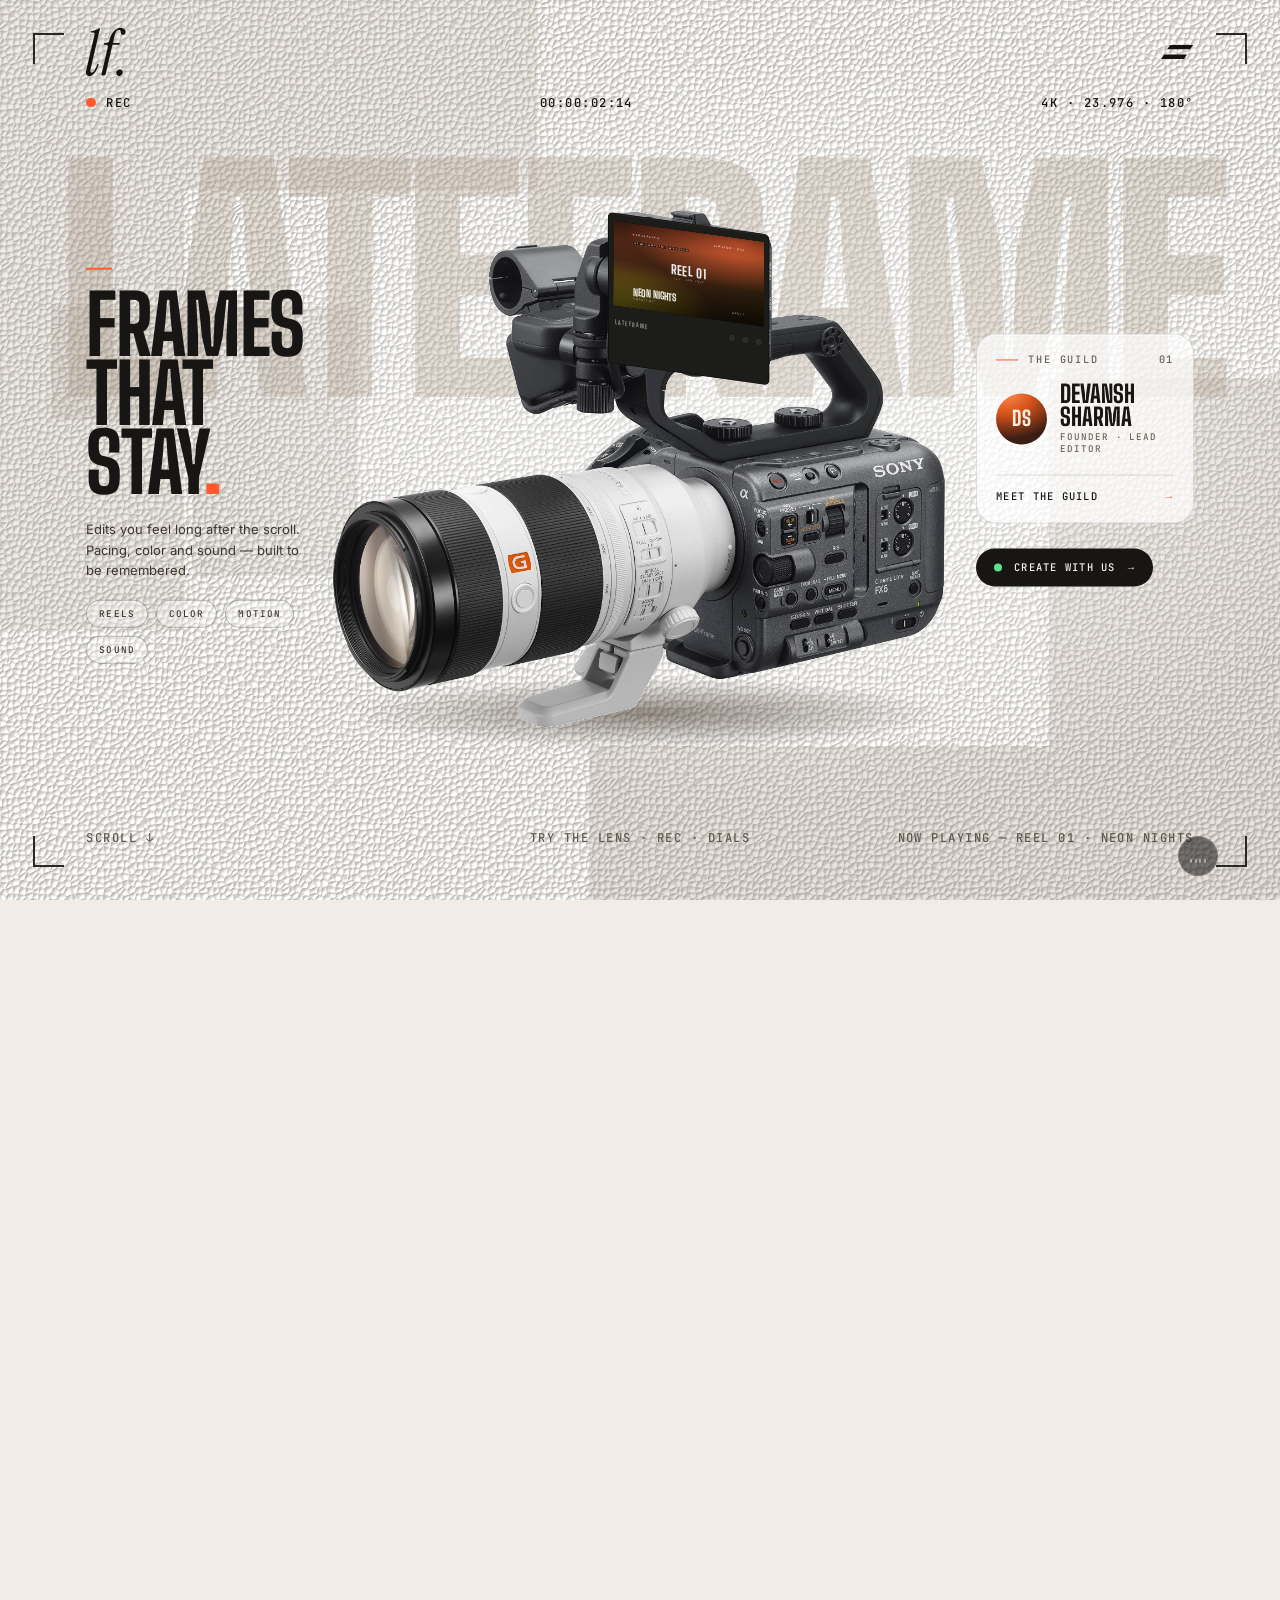
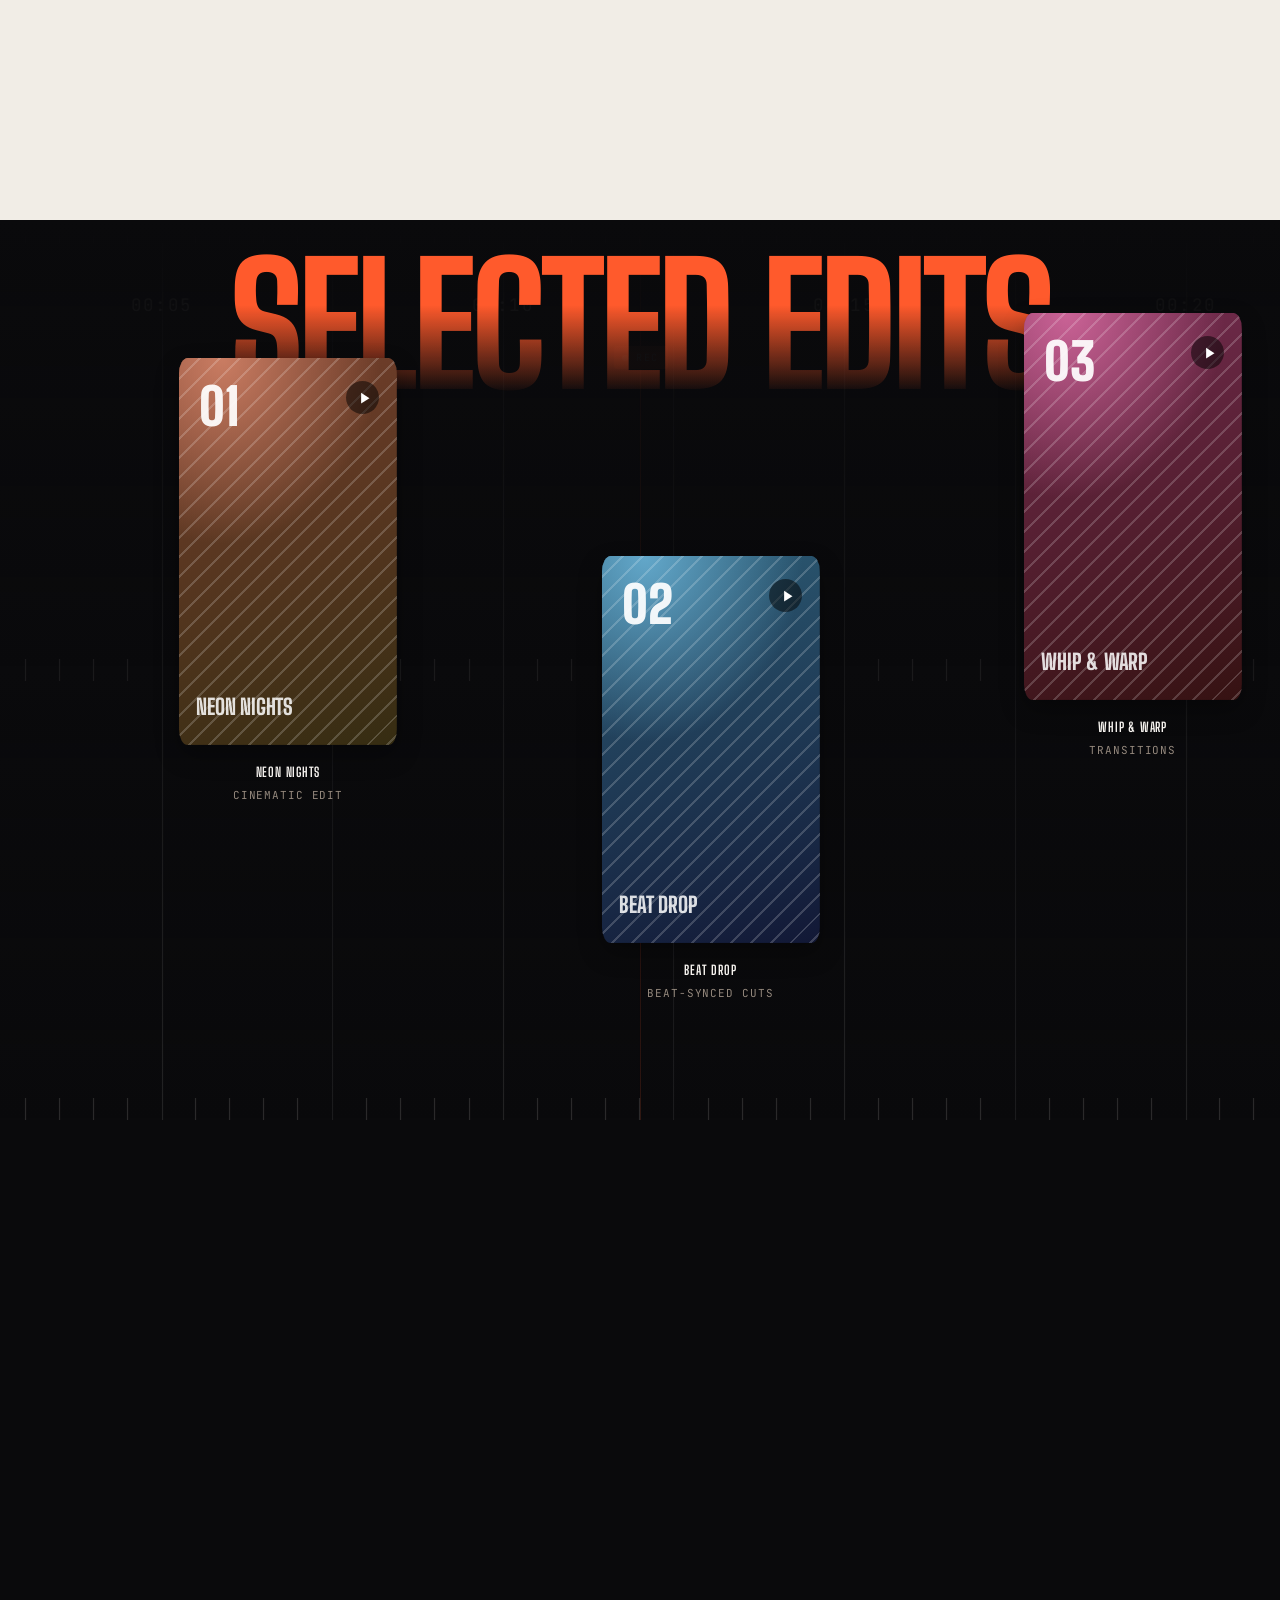
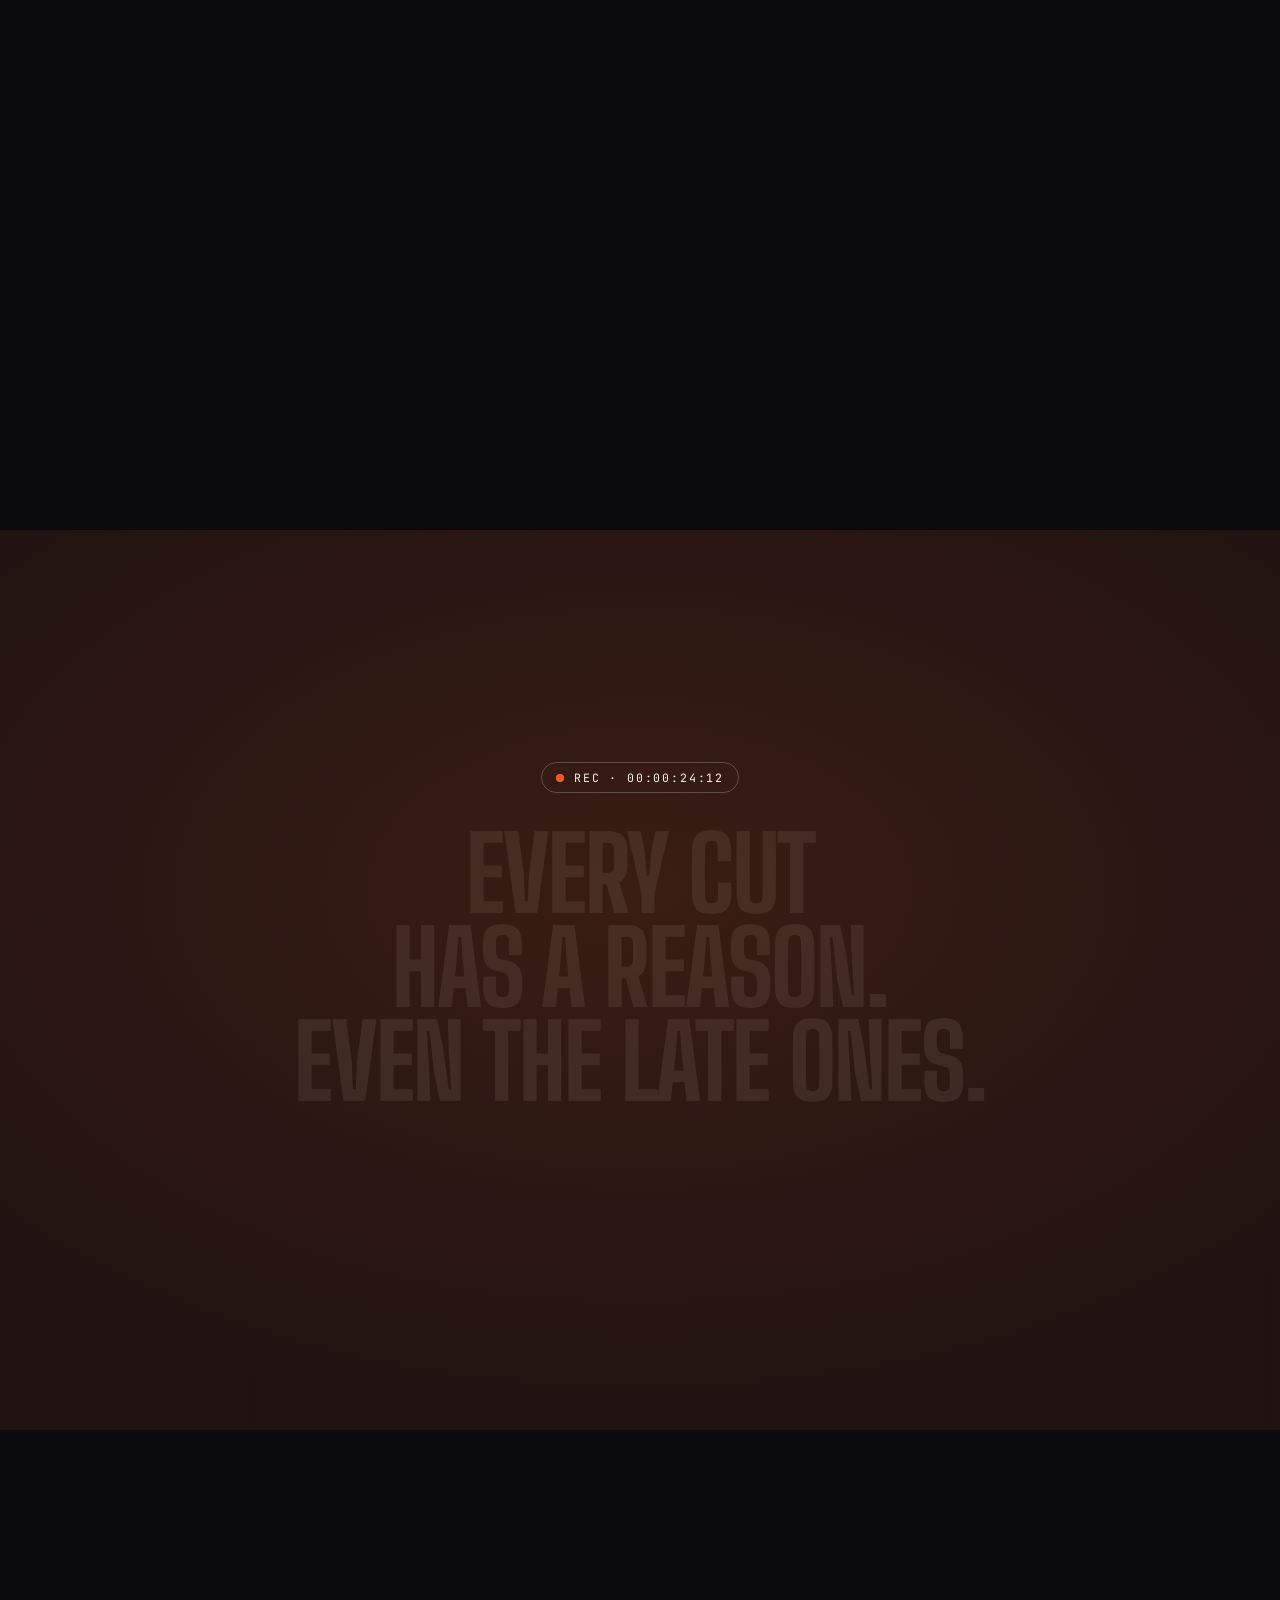
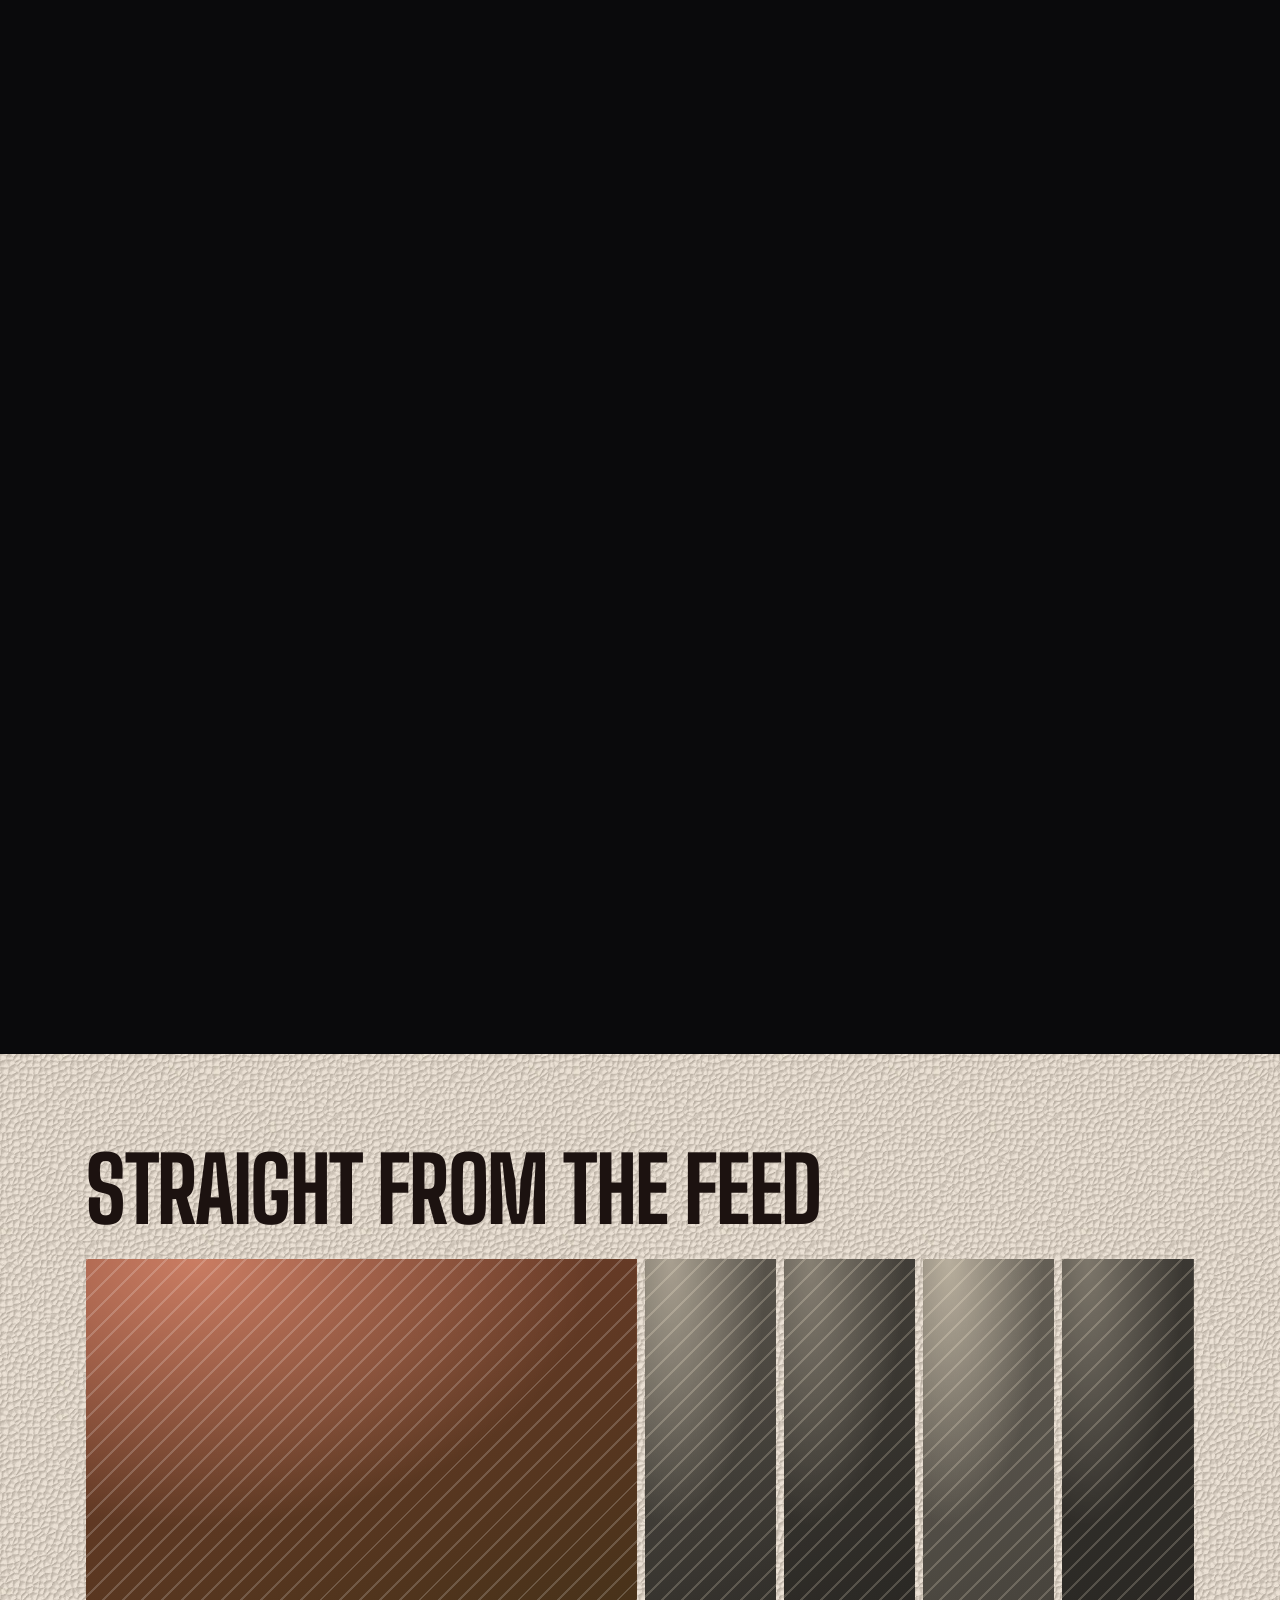
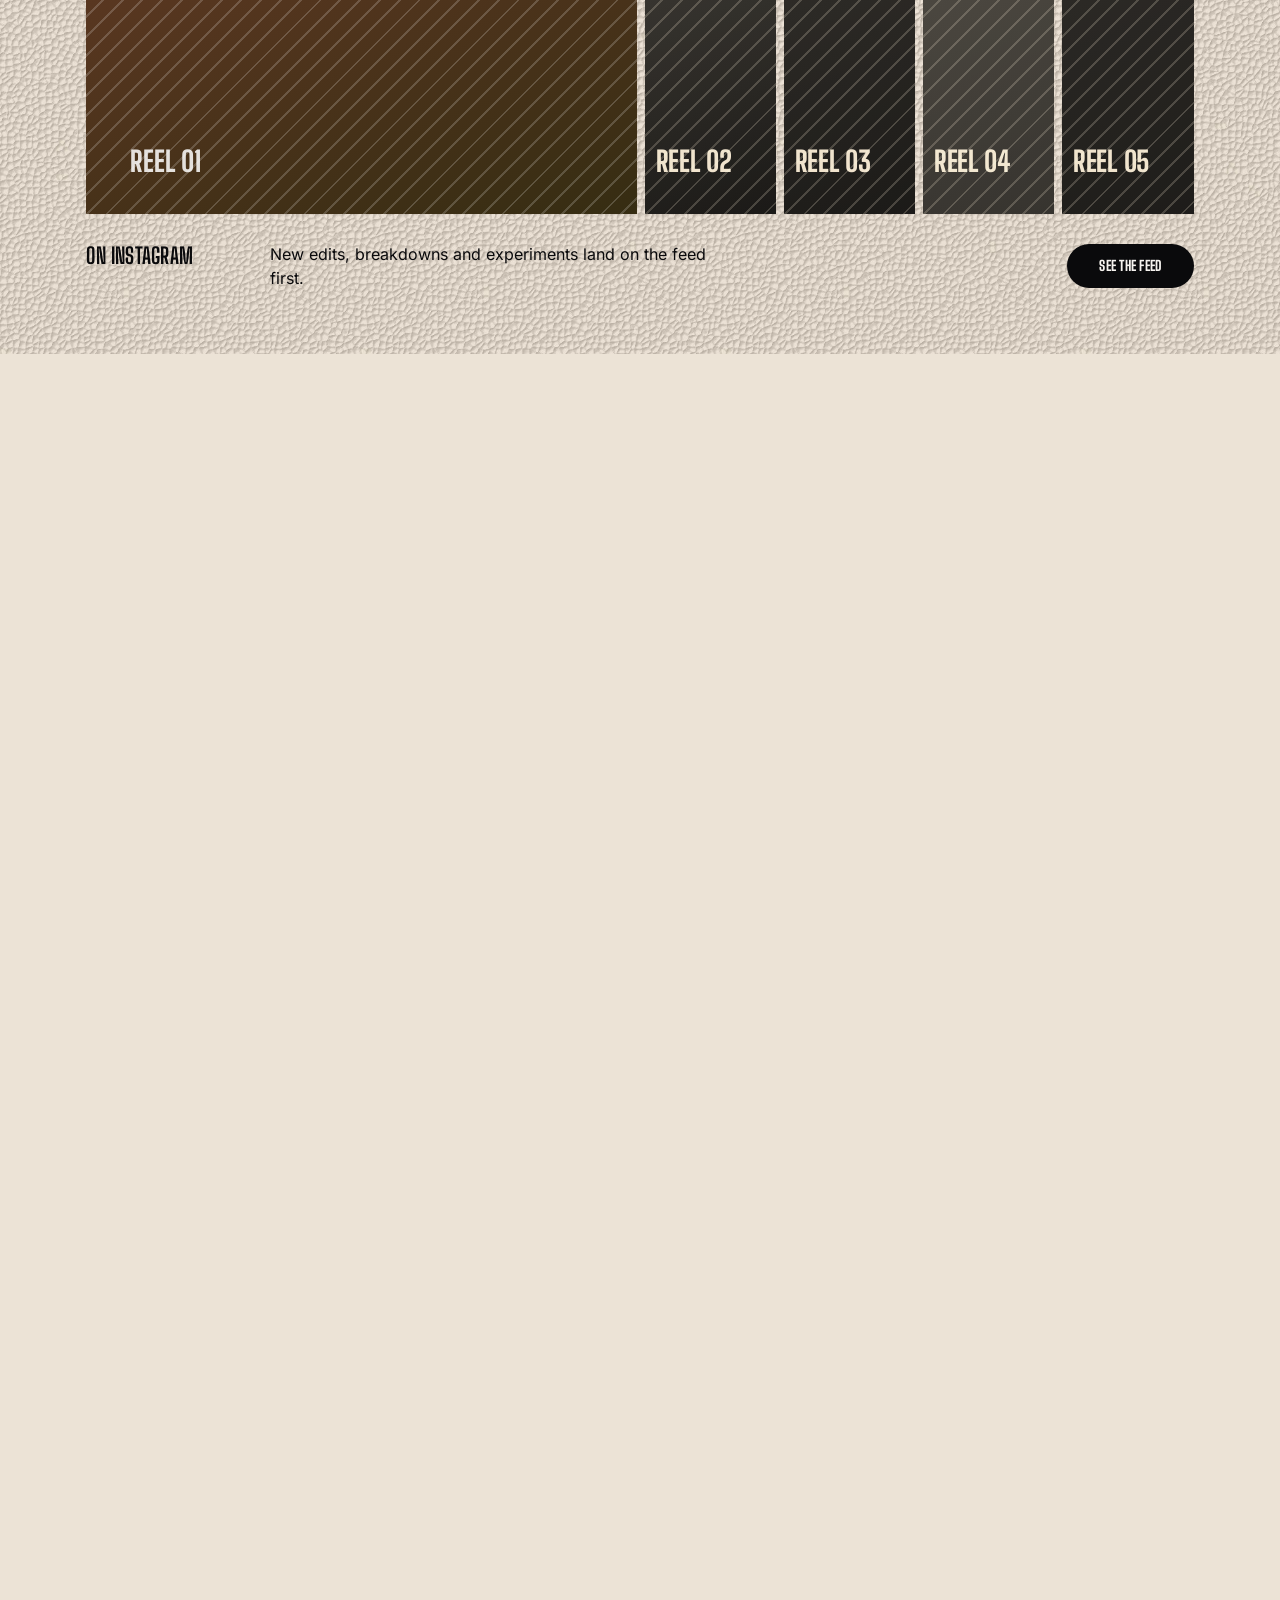
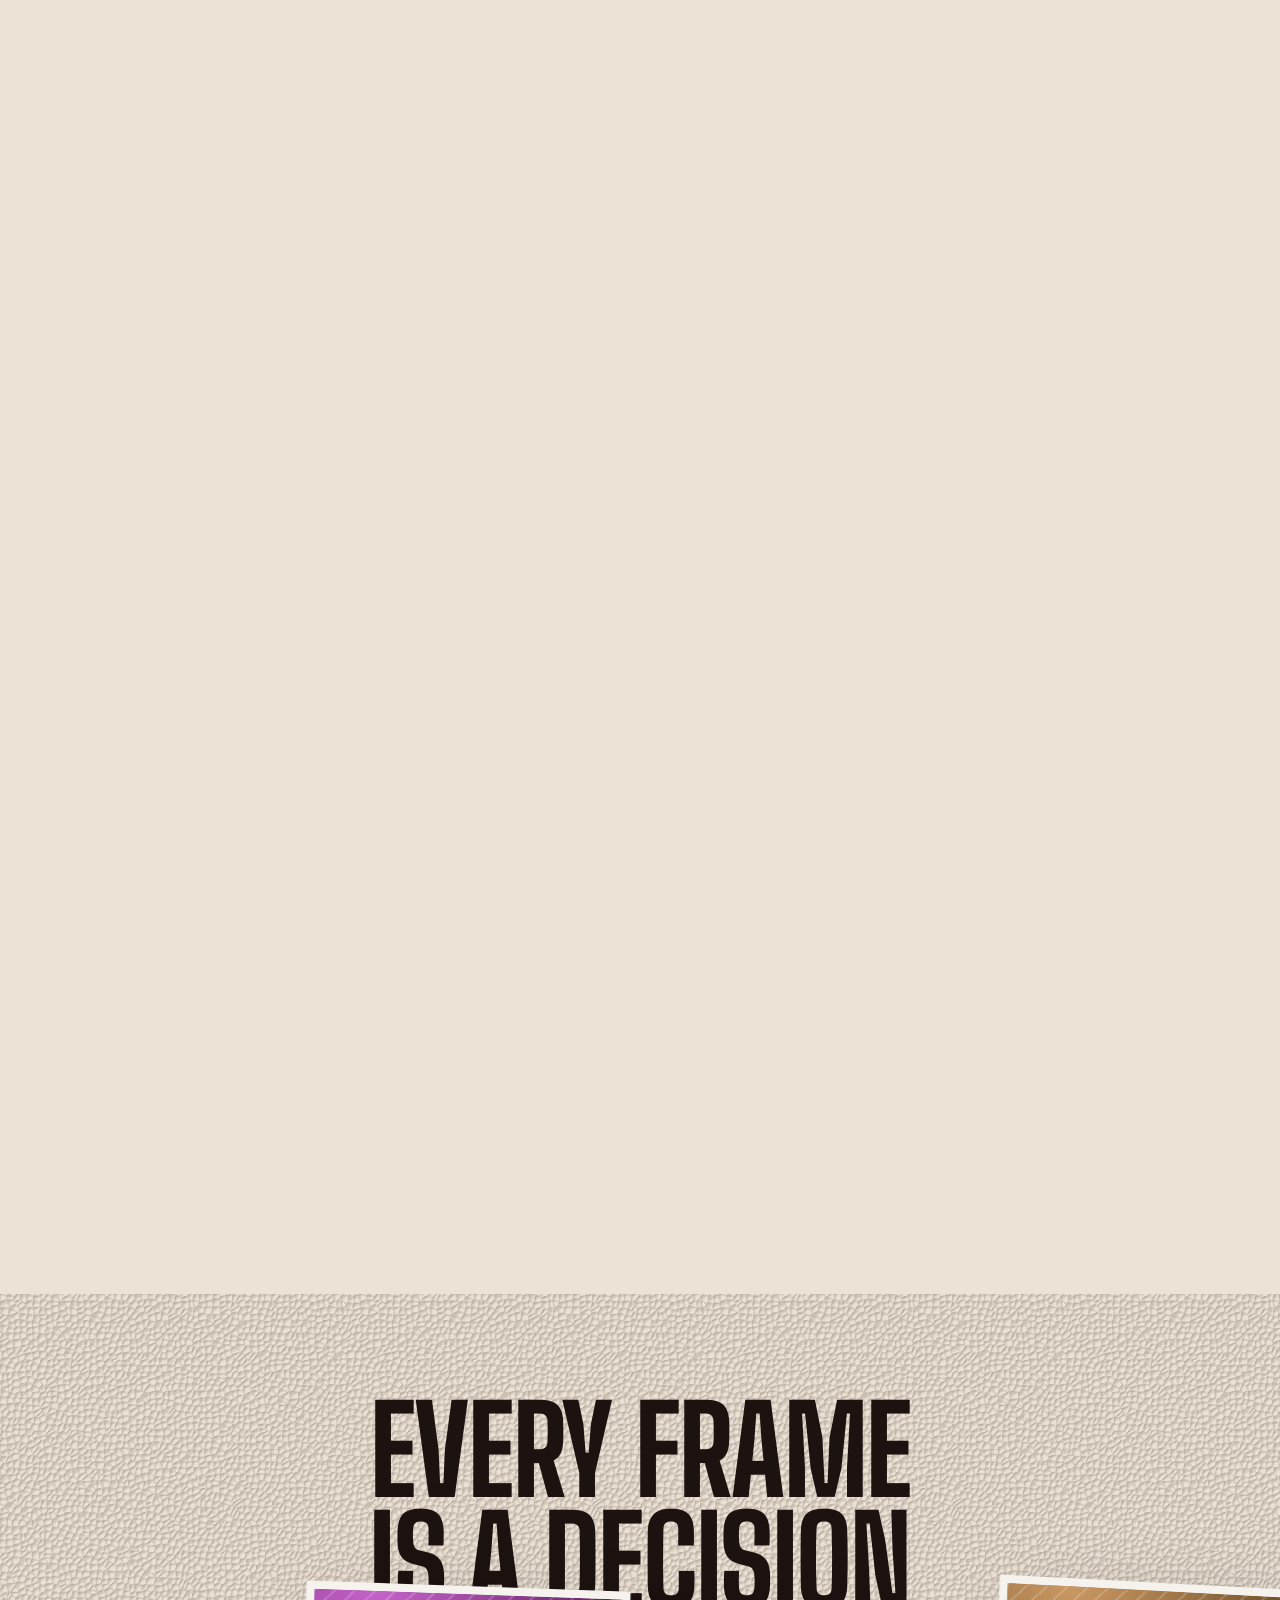
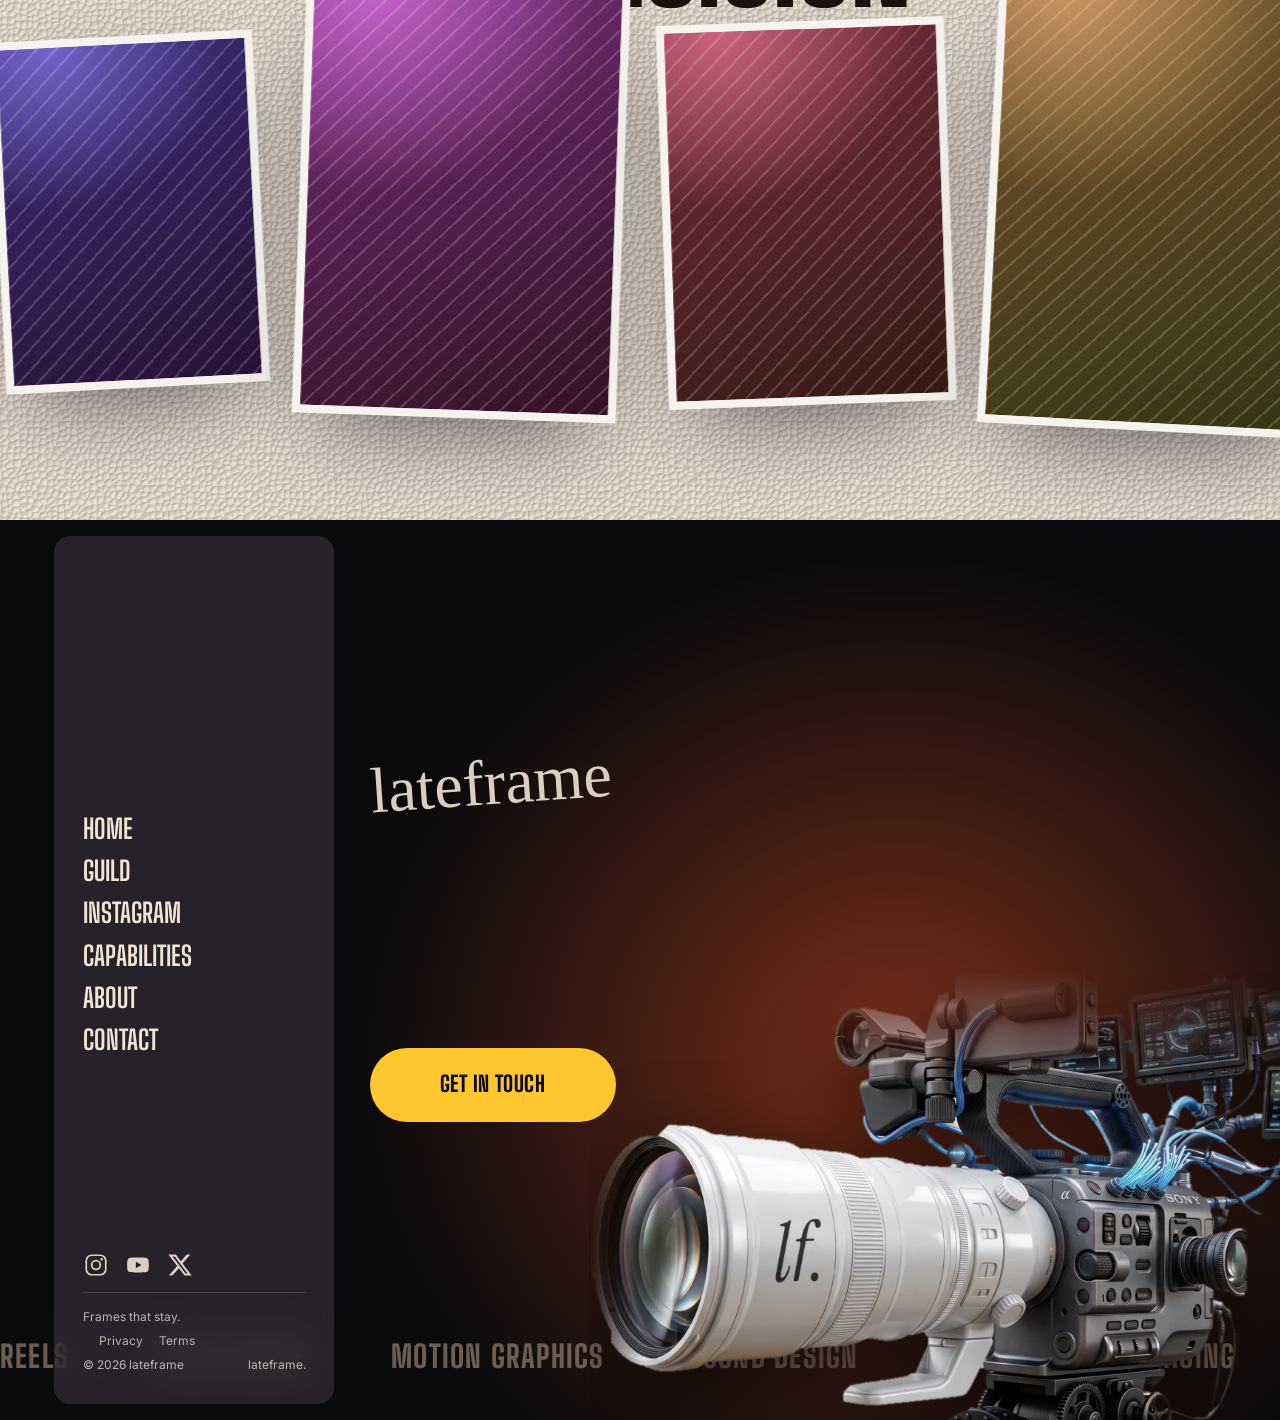
==== commit 05e34c22: "Merge remote text changes (Create With Us, motto label) Co-Authored-By: Claude Sonnet 5.5 <noreply@a" ====
--- a/index.html
+++ b/index.html
@@ -70,14 +70,14 @@
       <!-- left / right of the camera: motto + the Guild card -->
       <div class="cam__sides">
         <aside class="cam__side cam__side--l" aria-label="lateframe">
-          <p class="cam__eyebrow"><i></i>Our motto</p>
+          <p class="cam__eyebrow"><i></i></p>
           <p class="cam__motto display">Frames<br>that<br>stay<b>.</b></p>
           <p class="cam__blurb">Edits you feel long after the scroll. Pacing, color and sound — built to be remembered.</p>
           <ul class="cam__tags"><li>Reels</li><li>Color</li><li>Motion</li><li>Sound</li></ul>
         </aside>
         <aside class="cam__side cam__side--r" aria-label="The Guild">
           <div data-guild-card></div>
-          <a class="cam__avail" href="contact.html"><span class="cam__dot"></span>Booking projects <em>→</em></a>
+          <a class="cam__avail" href="contact.html"><span class="cam__dot"></span>Create With Us <em>→</em></a>
         </aside>
         <p class="cam__motto-m display">Frames that stay<b>.</b></p>
       </div>
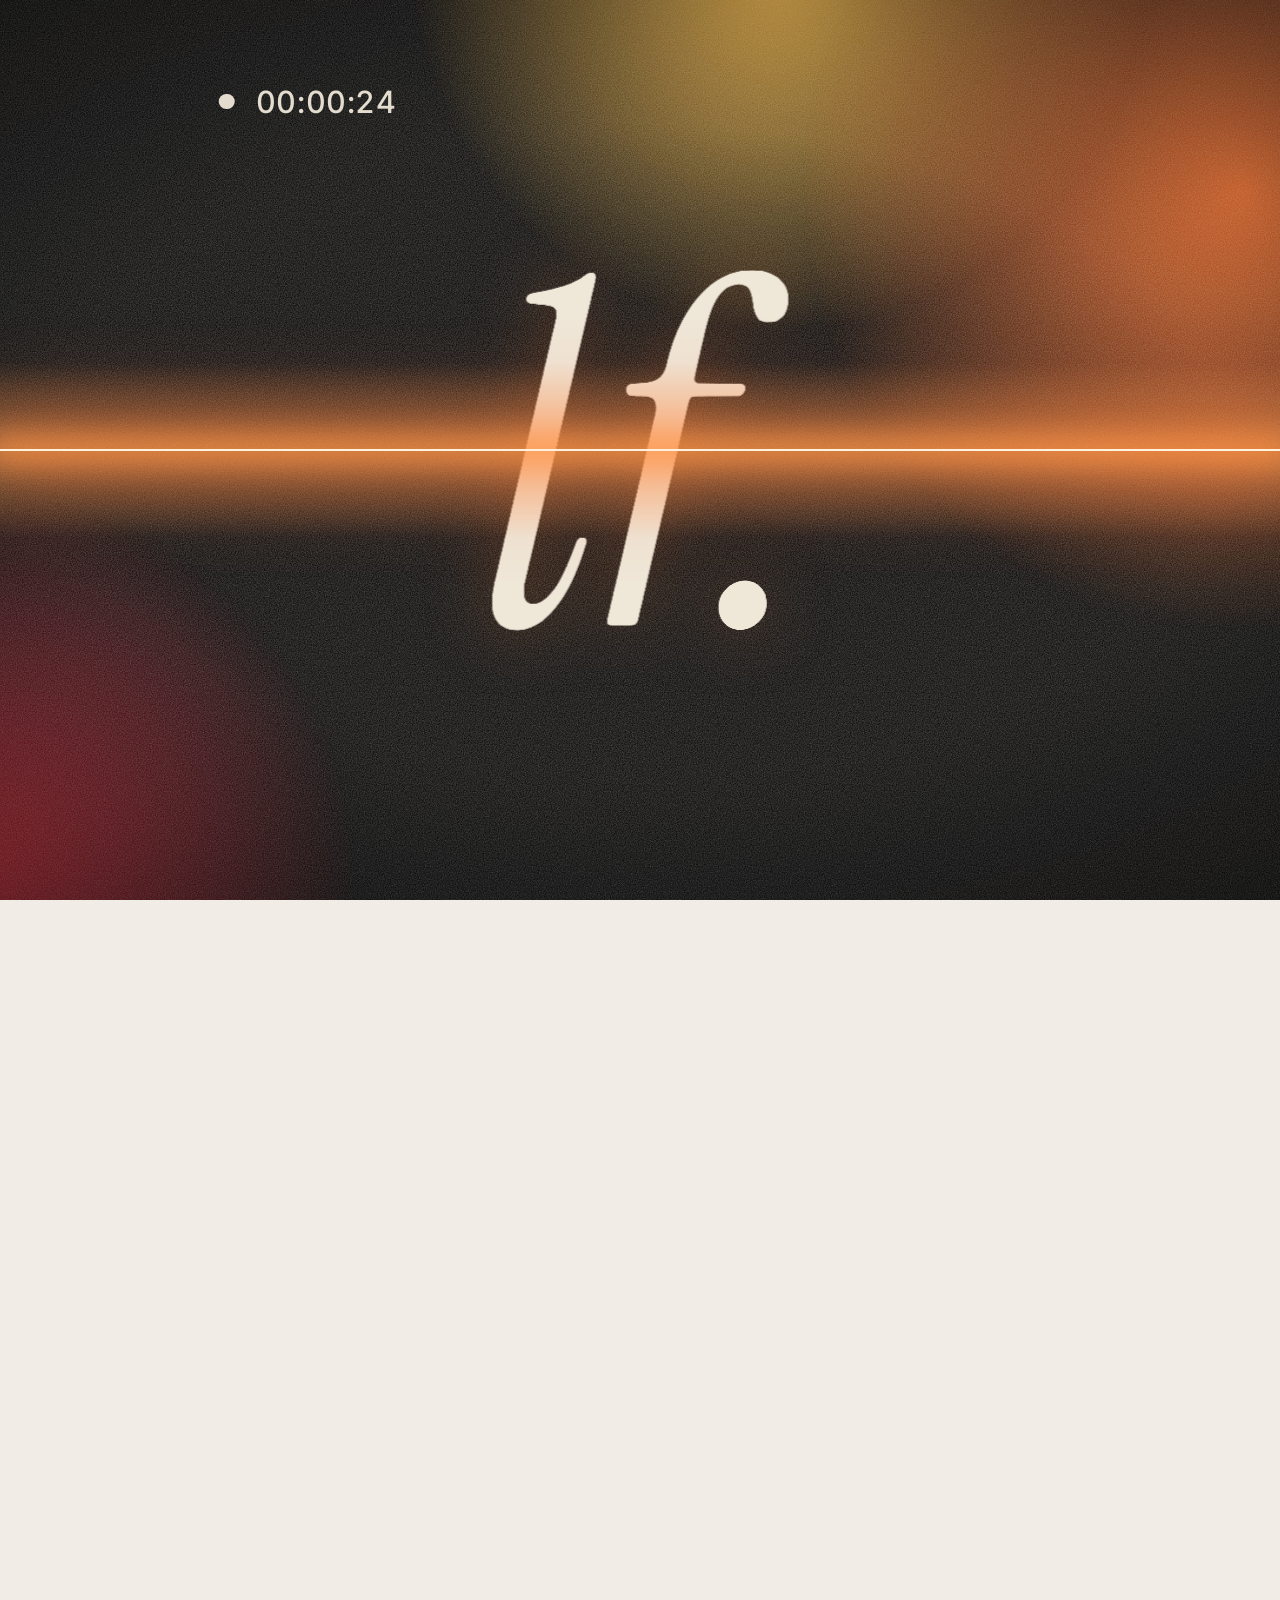
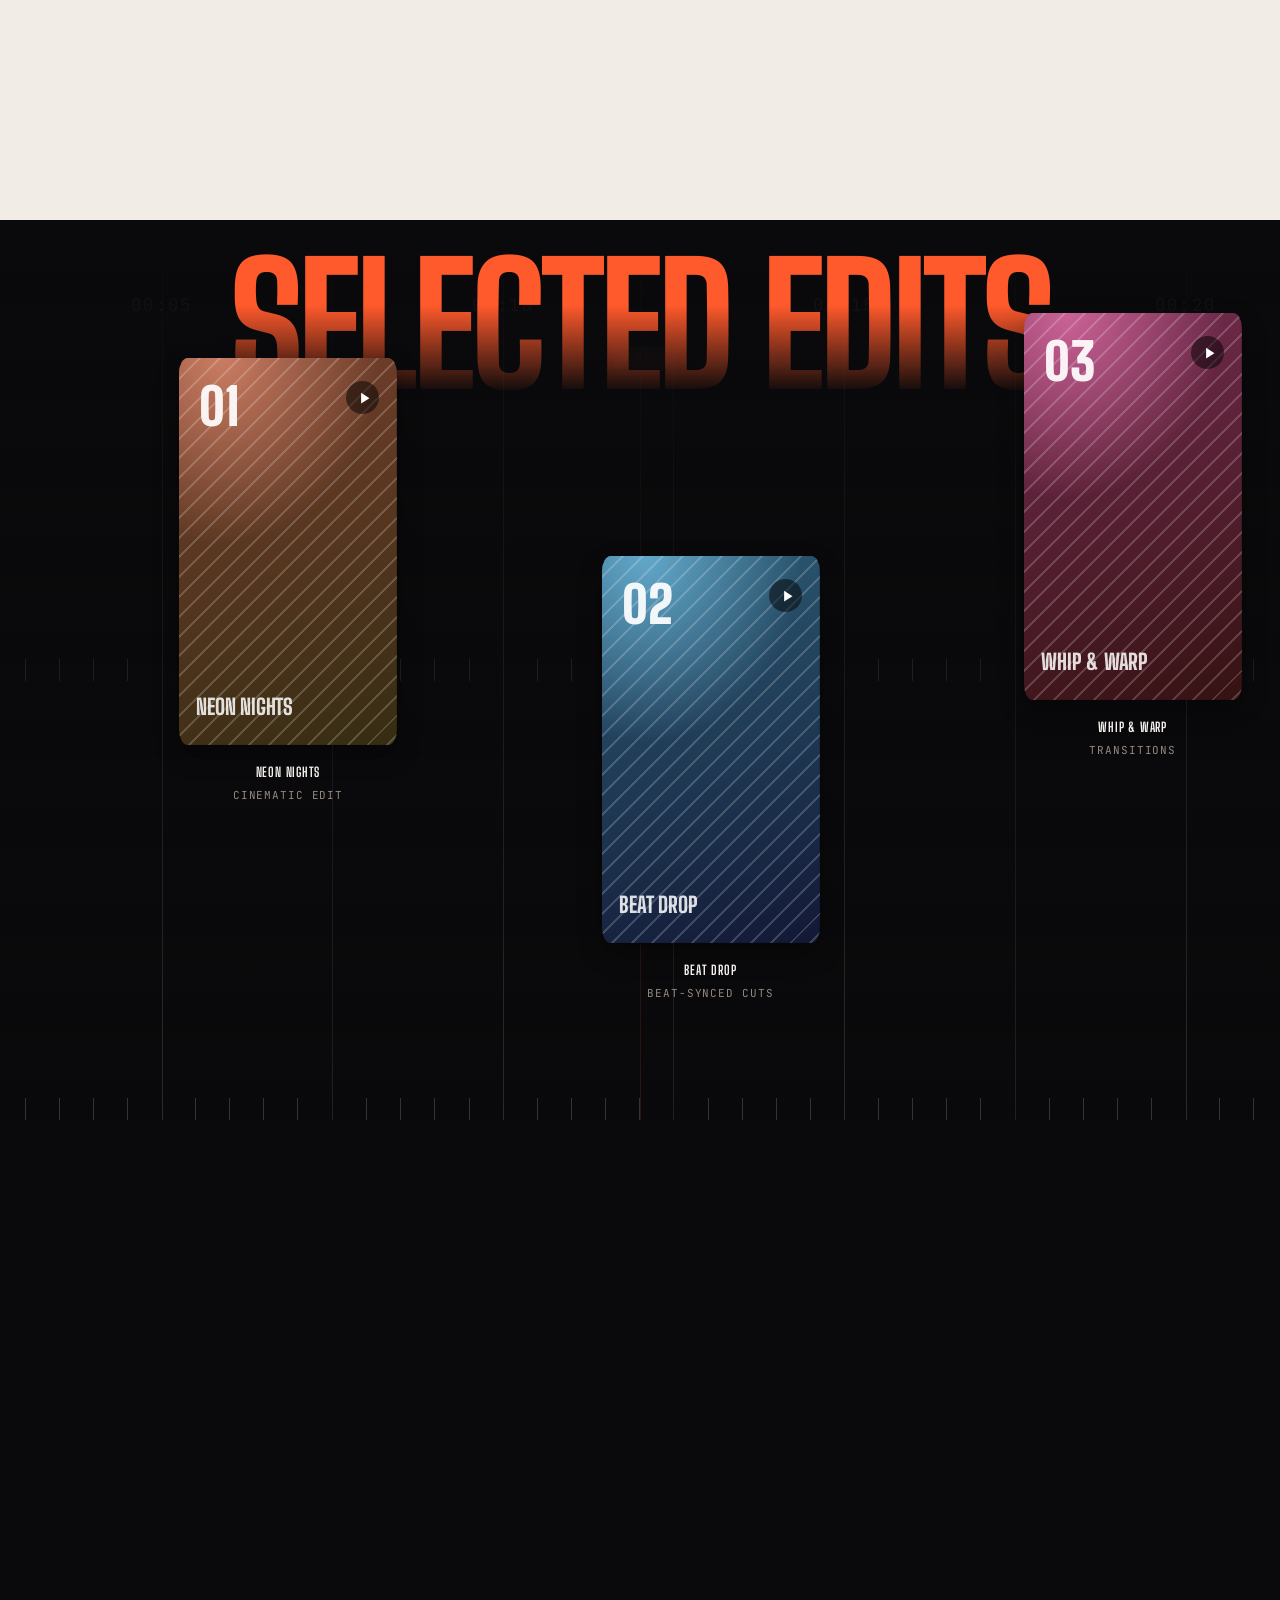
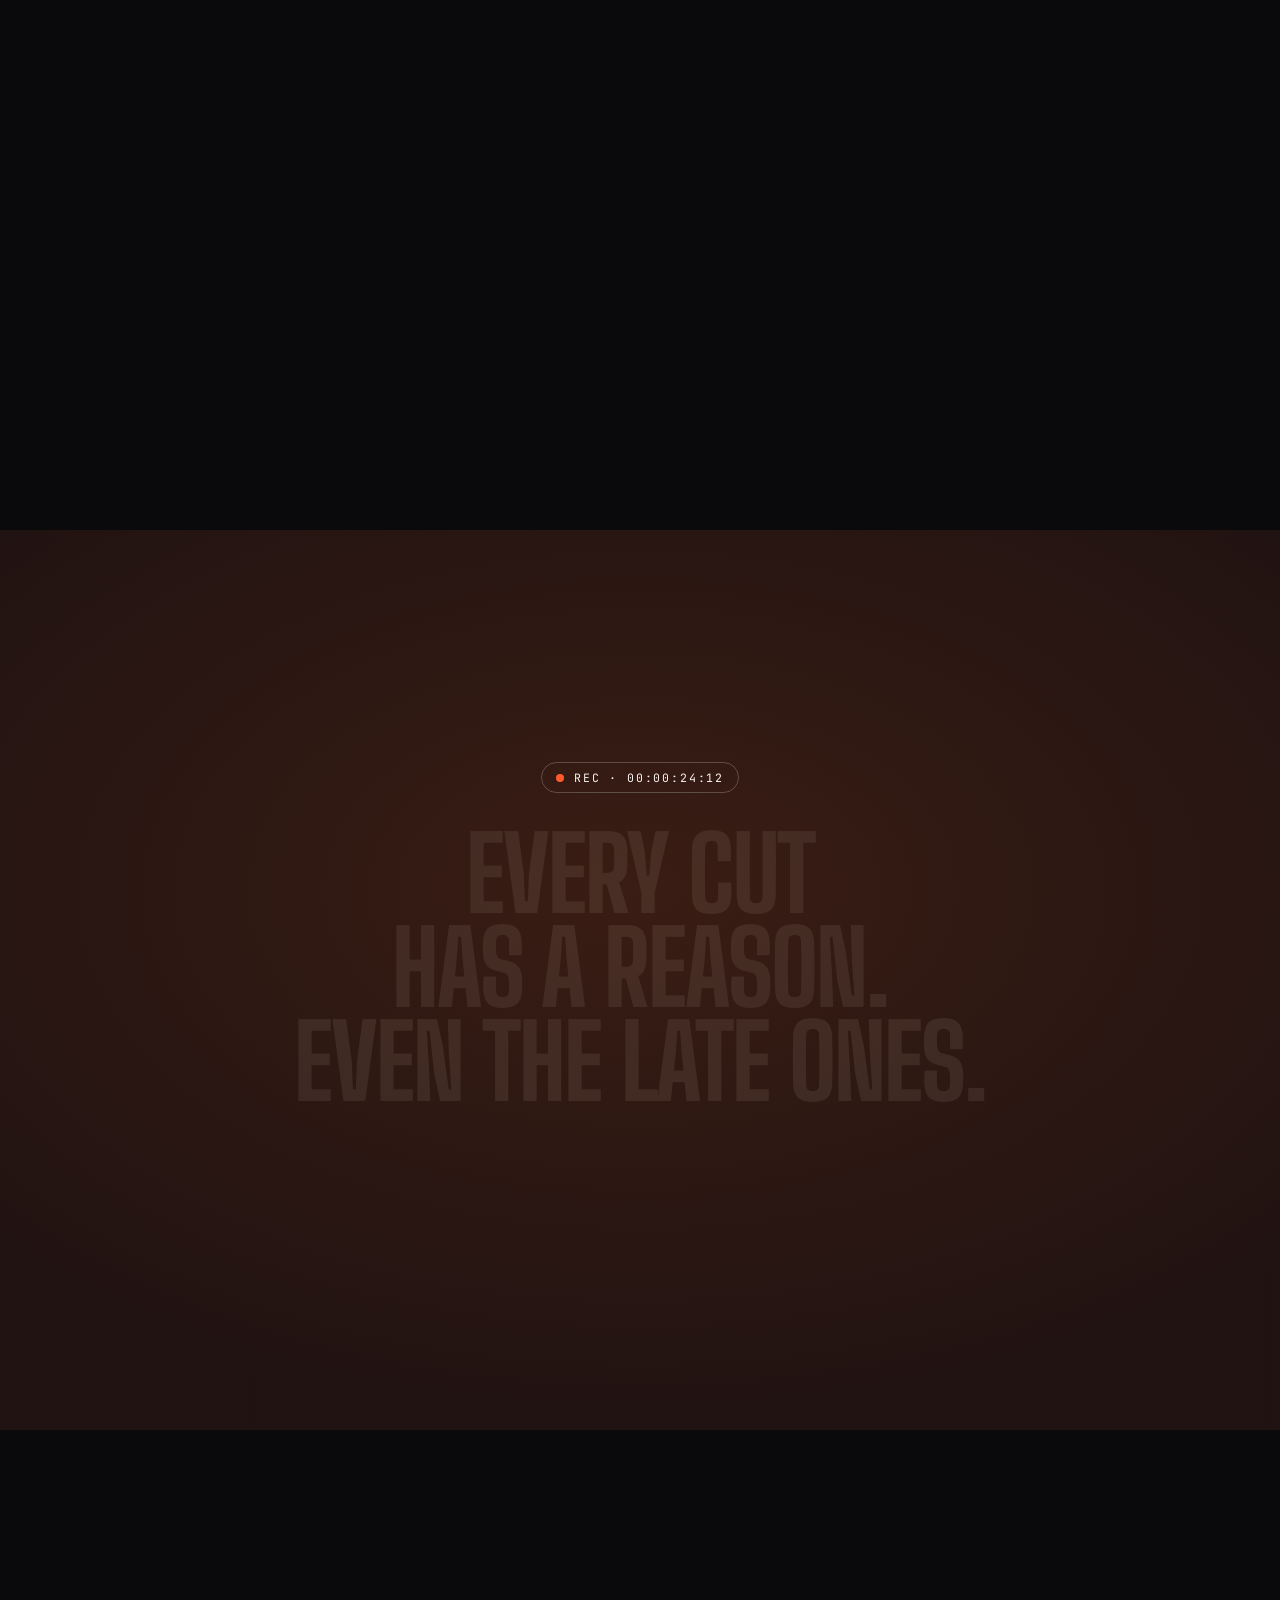
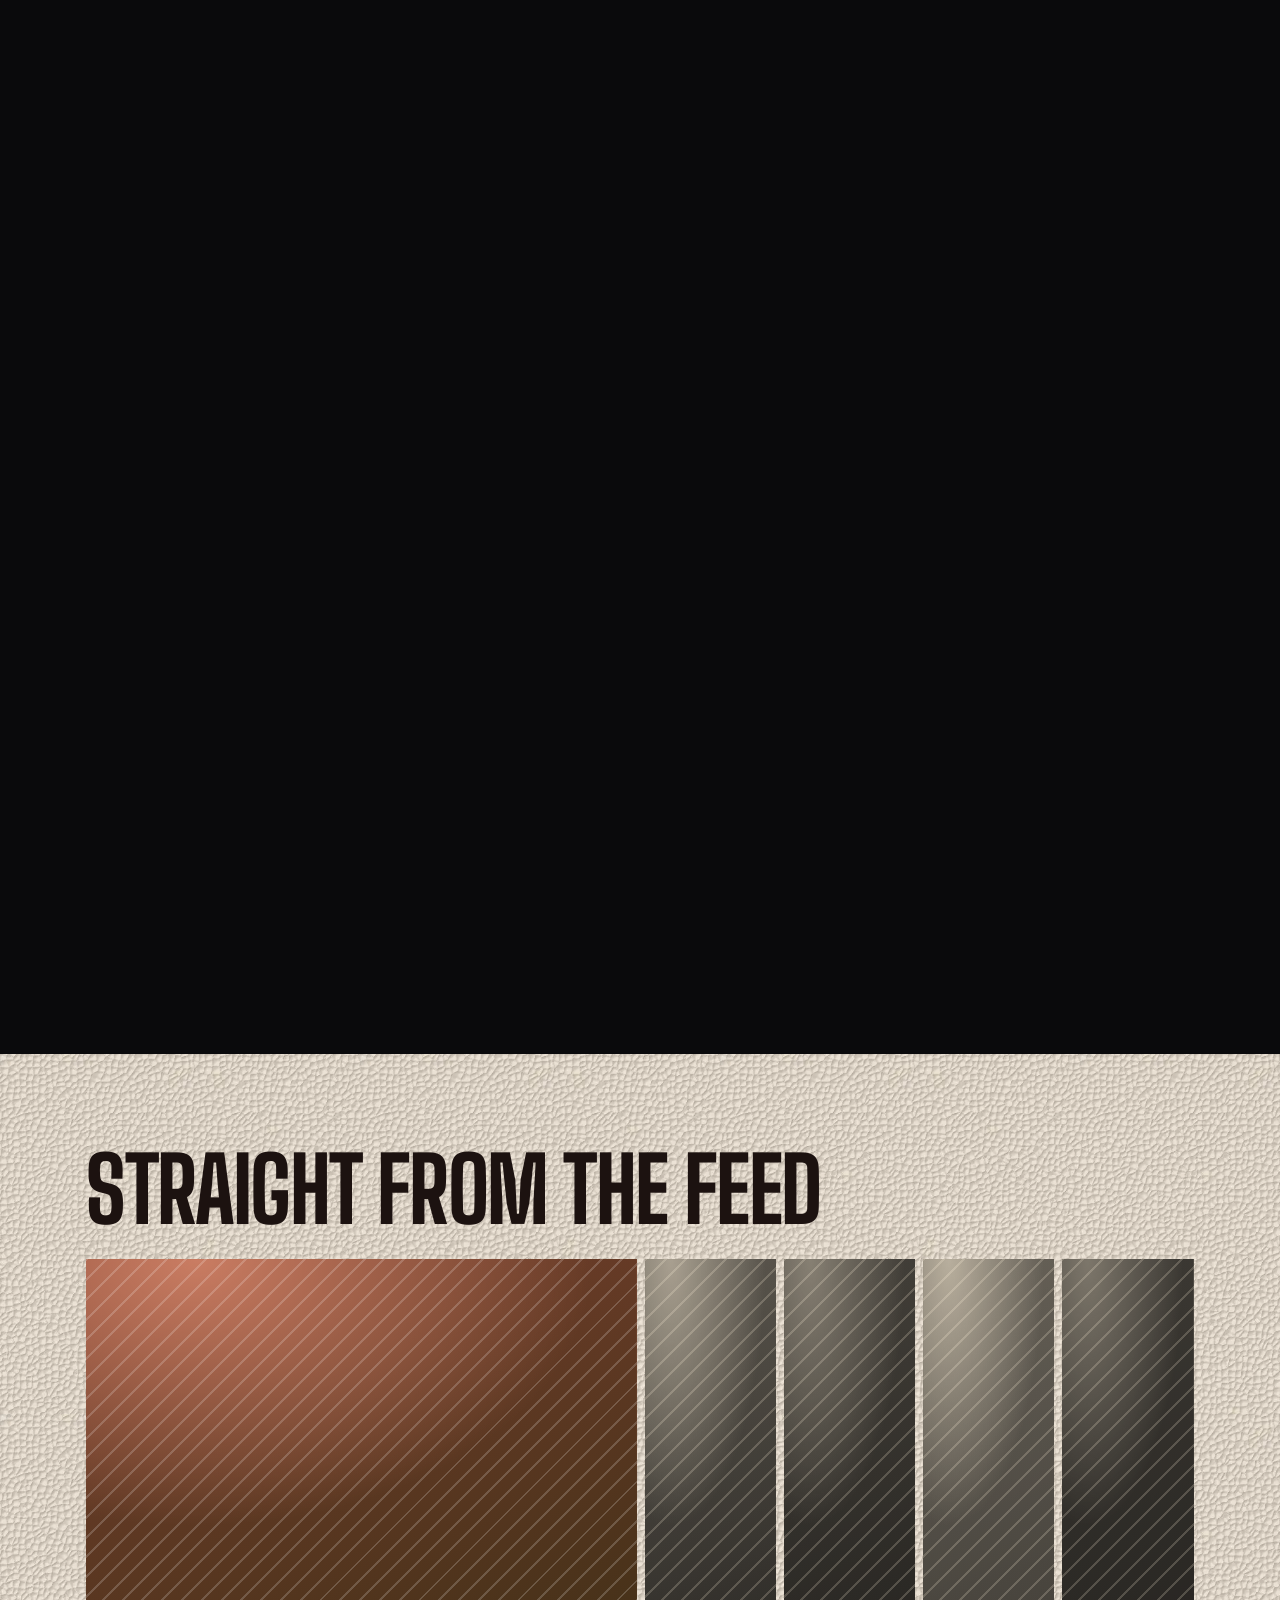
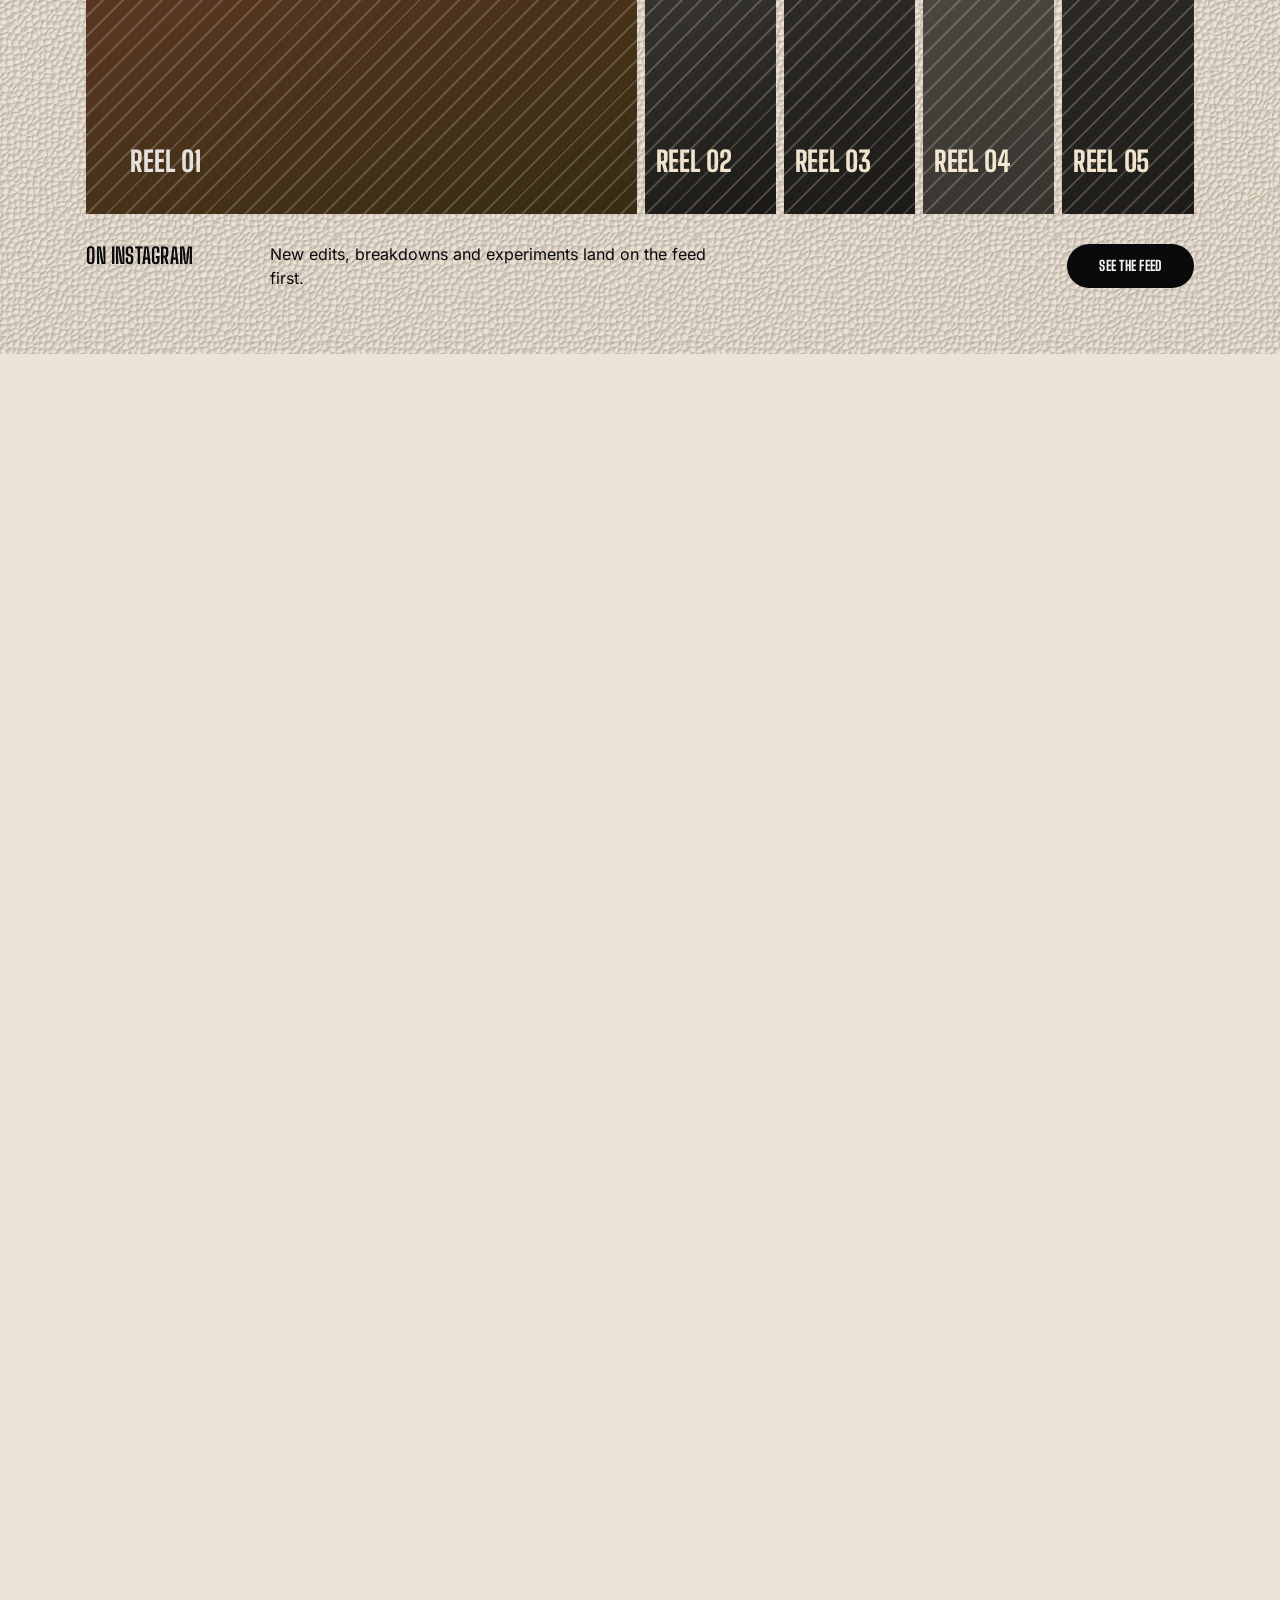
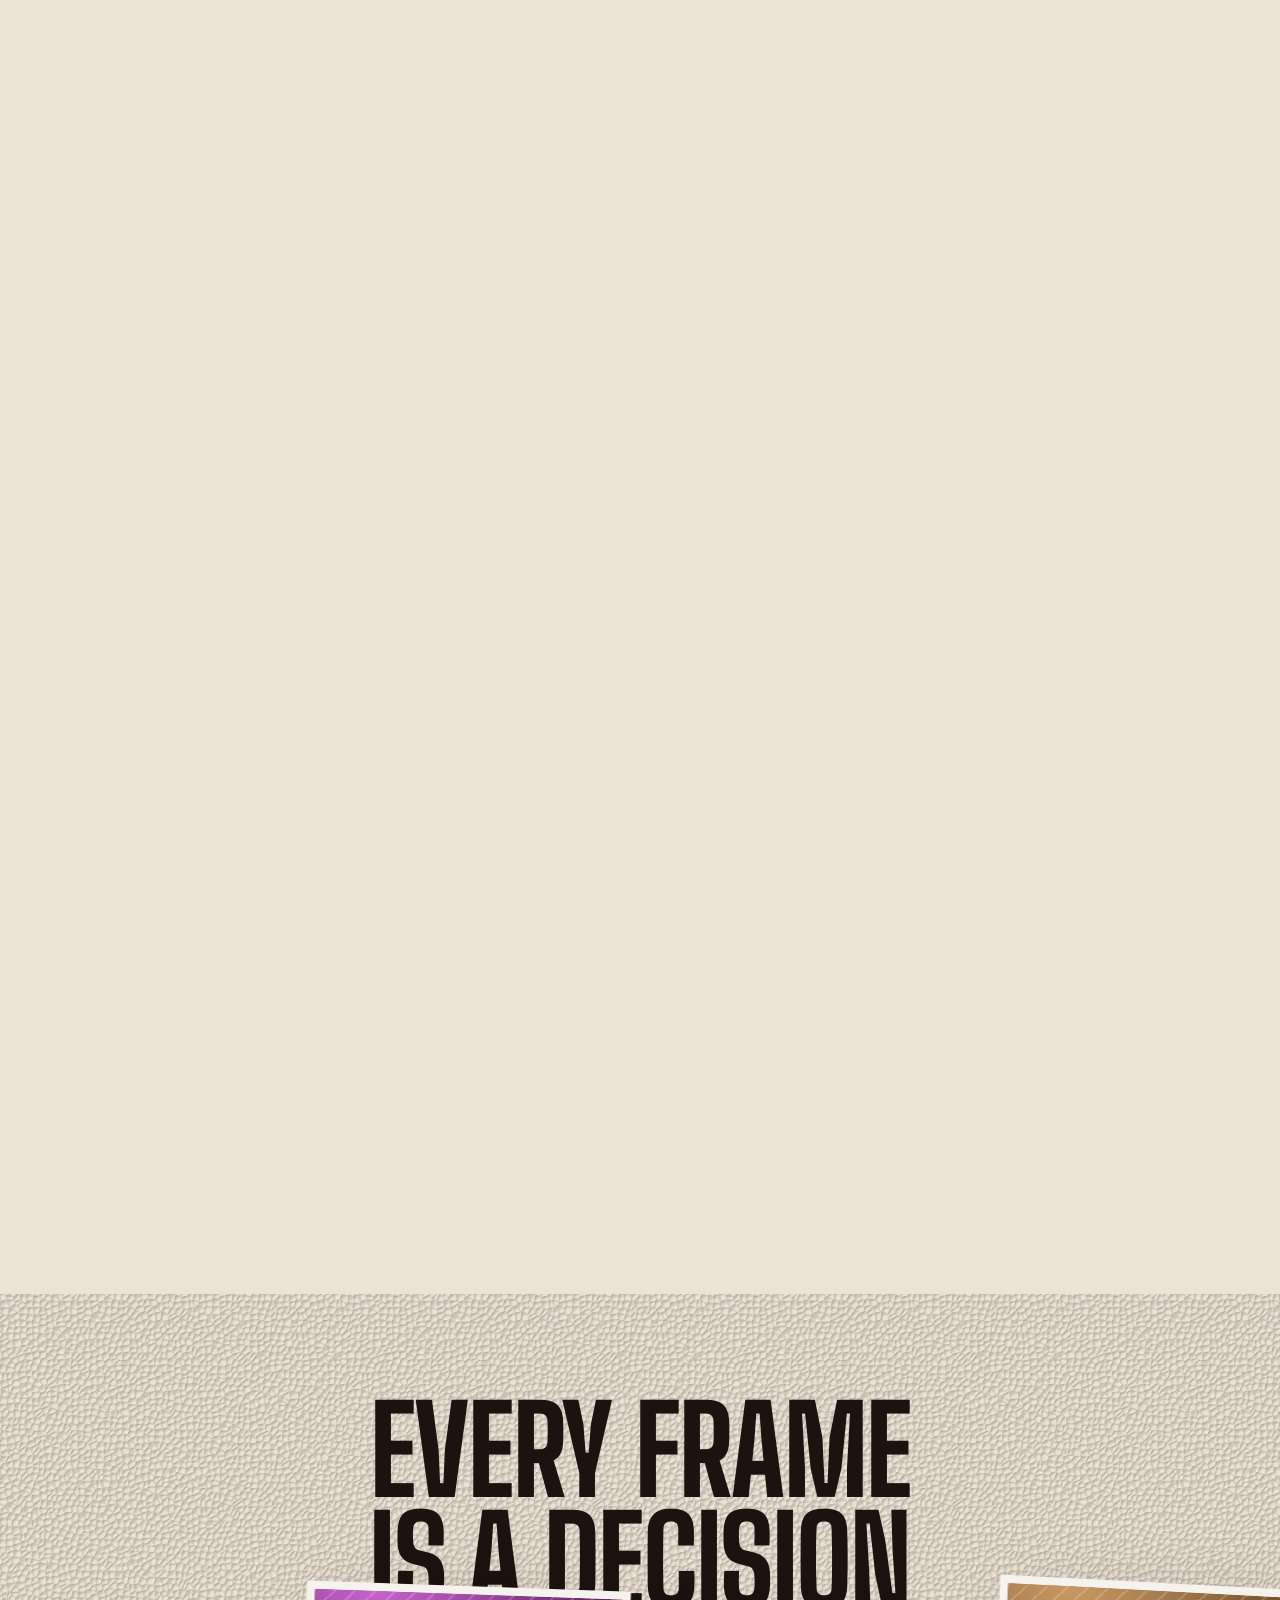
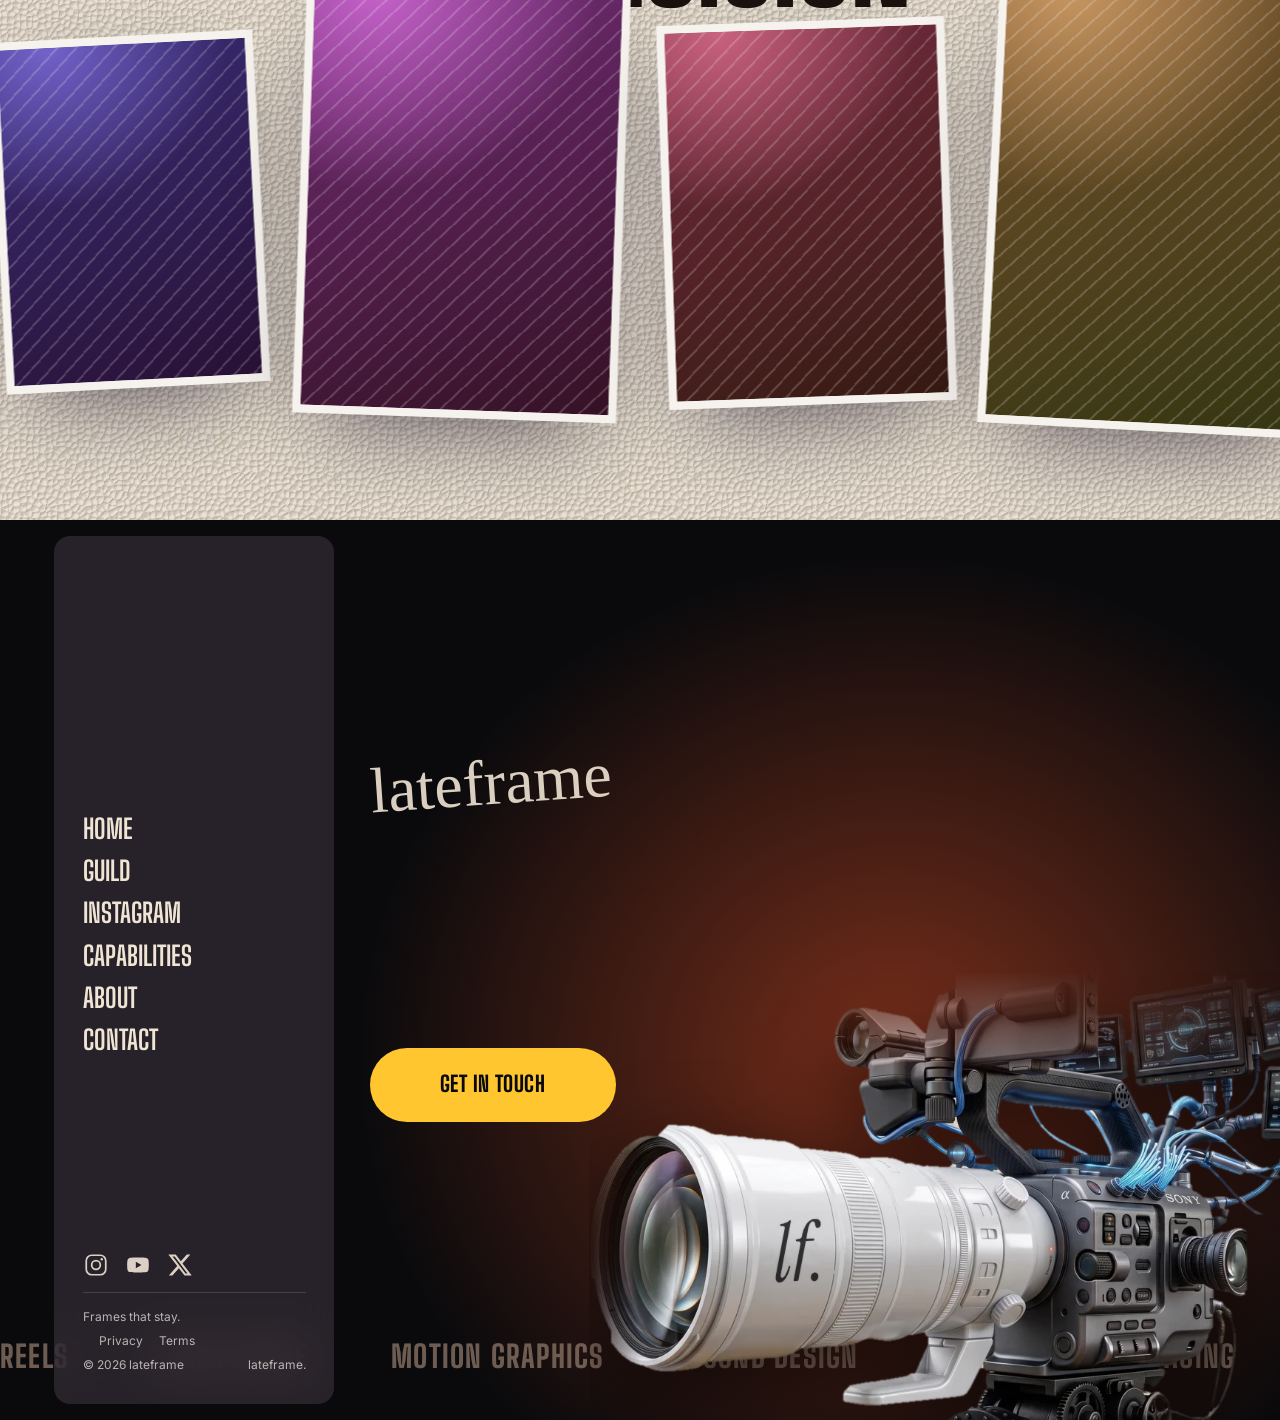
==== commit 3f6a15a5: "Slim for Vercel: optimised images, embed-on-click reels (no video files), vercel.json - devansh.webp" ====
--- a/index.html
+++ b/index.html
@@ -177,7 +177,7 @@
 <div class="modal" data-modal role="dialog" aria-modal="true" aria-label="Reel" aria-hidden="true" inert>
   <button class="modal__close" type="button" data-modal-close aria-label="Close"><svg width="16" height="16" viewBox="0 0 16 16" stroke="currentColor" stroke-width="1.6" stroke-linecap="round"><path d="M2 2l12 12M14 2 2 14"/></svg></button>
   <div class="modal__inner">
-    <div class="modal__card"><div class="tcard__face" style="position:absolute;inset:0"><div class="ph" data-modal-ph></div><video class="modal__video" data-modal-video playsinline loop muted controls hidden></video><span class="tcard__num" data-modal-num style="font-size:clamp(34px,5vw,72px)"></span><div class="tcard__sheen" style="opacity:.35"></div></div></div>
+    <div class="modal__card"><div class="tcard__face" style="position:absolute;inset:0"><div class="ph" data-modal-ph></div><video class="modal__video" data-modal-video playsinline loop muted controls hidden></video><div class="modal__embed" data-modal-embed hidden></div><button class="modal__play" type="button" data-modal-play aria-label="Play reel" hidden><svg viewBox="0 0 24 24" fill="currentColor" aria-hidden="true"><path d="M8 5v14l11-7z"/></svg></button><span class="tcard__num" data-modal-num style="font-size:clamp(34px,5vw,72px)"></span><div class="tcard__sheen" style="opacity:.35"></div></div></div>
     <div class="modal__meta"><h3 class="display" data-modal-title></h3><p data-modal-stat></p><a class="btn btn--bone modal__link" data-modal-link href="#" target="_blank" rel="noreferrer"><span>Watch on Instagram</span></a></div>
   </div>
 </div>
--- a/css/styles.css
+++ b/css/styles.css
@@ -25,10 +25,9 @@
   --page-x: clamp(16px, 3vw, 48px);
   --logo-color: var(--ink);
 
-  --tex-grass: url("../assets/textures/grass.svg");
   --tex-pebble: url("../assets/textures/pebble.svg");
-  --tex-leather: url("../assets/textures/leather.jpg");
-  --tex-sand: url("../assets/textures/leather-sand.jpg");
+  --tex-leather: url("../assets/textures/leather.webp");
+  --tex-sand: url("../assets/textures/leather-sand.webp");
 }
 
 *,
@@ -518,6 +517,12 @@
 
 .modal__video { position: absolute; inset: 0; width: 100%; height: 100%; object-fit: cover; background: #000; }
 .modal__video[hidden] { display: none; }
+.modal__embed { position: absolute; inset: 0; z-index: 3; border-radius: inherit; overflow: hidden; background: #000; }
+.modal__embed[hidden], .modal__play[hidden] { display: none; }
+.modal__embed iframe { display: block; width: 100%; height: 100%; border: 0; }
+.modal__play { position: absolute; z-index: 2; left: 50%; top: 50%; width: 76px; aspect-ratio: 1; margin: -38px 0 0 -38px; border-radius: 50%; display: grid; place-items: center; color: #fff; background: rgba(10, 6, 6, 0.55); border: 1.5px solid rgba(255, 255, 255, 0.7); box-shadow: 0 0 30px rgba(255, 106, 40, 0.5); transition: transform 0.35s var(--ease-out), background 0.3s; }
+.modal__play svg { width: 38%; margin-left: 8%; }
+.modal__play:hover, .modal__play:focus-visible { transform: scale(1.1); background: var(--accent); }
 .modal__link { margin-top: 18px; }
 .gcard--reel { aspect-ratio: 9 / 16; }
 .gcard__play { position: absolute; z-index: 2; right: 14px; top: 14px; width: 34px; aspect-ratio: 1; border-radius: 50%; display: grid; place-items: center; color: #fff; background: rgba(0, 0, 0, 0.5); transition: background 300ms; }
--- a/css/camera.css
+++ b/css/camera.css
@@ -6,7 +6,7 @@
 .cam__pin { position: sticky; top: 0; height: 100vh; height: 100svh; overflow: hidden; --fade: 1; --hint: 1; --zt: 0; }
 
 /* white, pebbled "ball" leather with soft L-shaped tonal blocks */
-.cam__bg { position: absolute; inset: 0; background-color: #f6f3ee; background-image: linear-gradient(rgba(255, 255, 255, 0.46), rgba(255, 255, 255, 0.46)), url("../assets/textures/leather.jpg"); background-size: auto, 360px; }
+.cam__bg { position: absolute; inset: 0; background-color: #f6f3ee; background-image: linear-gradient(rgba(255, 255, 255, 0.46), rgba(255, 255, 255, 0.46)), url("../assets/textures/leather.webp"); background-size: auto, 360px; }
 .cam__blocks { position: absolute; inset: -4vh -4vw; pointer-events: none; }
 .cam__blocks i { position: absolute; }
 .cam__blocks i:nth-child(1) { left: 0; top: 0; width: 46vw; height: 74vh; background: rgba(176, 160, 146, 0.20); clip-path: polygon(0 0, 100% 0, 100% 34%, 40% 34%, 40% 100%, 0 100%); }
@@ -162,22 +162,132 @@
 .cam__blurb { margin-top: clamp(16px, 1.8vw, 28px); font-size: clamp(13px, 1vw, 16px); line-height: 1.55; color: #3d372f; max-width: 24em; }
 .cam__tags { margin-top: clamp(14px, 1.6vw, 24px); display: flex; flex-wrap: wrap; gap: 8px; }
 .cam__tags li { padding: 7px 12px; border: 1px solid rgba(23, 22, 20, 0.28); border-radius: 999px; font: 500 clamp(9px, 0.72vw, 12px) var(--font-mono); letter-spacing: 0.12em; text-transform: uppercase; color: #3d372f; background: rgba(255, 255, 255, 0.35); }
-/* the Guild card (right of the camera) */
-.gcrd { pointer-events: auto; display: block; padding: clamp(16px, 1.5vw, 24px); border-radius: 20px; color: #171614; background: rgba(255, 255, 255, 0.72); border: 1px solid rgba(23, 22, 20, 0.12); box-shadow: 0 1px 0 rgba(255, 255, 255, 0.9) inset; transition: transform 0.45s var(--ease-out), border-color 0.3s; }
-.gcrd:hover { transform: translateY(-4px); border-color: rgba(23, 22, 20, 0.35); }
-.gcrd__head { display: flex; align-items: center; justify-content: space-between; margin-bottom: clamp(12px, 1.2vw, 18px); }
-.gcrd__eyebrow { display: flex; align-items: center; gap: 10px; font: 500 clamp(10px, 0.8vw, 13px) var(--font-mono); letter-spacing: 0.18em; text-transform: uppercase; color: #6b6358; }
-.gcrd__eyebrow i { width: 22px; height: 1.5px; background: var(--accent); }
-.gcrd__count { font: 500 clamp(10px, 0.8vw, 13px) var(--font-mono); letter-spacing: 0.1em; color: #6b6358; }
-.gcrd__list { display: grid; gap: clamp(8px, 0.8vw, 12px); }
-.gcrd__row { display: flex; align-items: center; gap: clamp(10px, 1vw, 14px); }
-.gcrd__who { display: grid; gap: 3px; min-width: 0; }
-.gcrd__who strong { font: 800 clamp(20px, 1.9vw, 32px) / 0.95 var(--font-display); text-transform: uppercase; letter-spacing: 0; }
-.gcrd__who small { font: 500 clamp(9px, 0.72vw, 12px) var(--font-mono); letter-spacing: 0.1em; text-transform: uppercase; color: #6b6358; line-height: 1.35; }
-.gcrd__more { font: 500 clamp(10px, 0.8vw, 13px) var(--font-mono); letter-spacing: 0.1em; color: #6b6358; }
-.gcrd__foot { display: flex; align-items: center; justify-content: space-between; margin-top: clamp(14px, 1.4vw, 22px); padding-top: clamp(12px, 1.1vw, 16px); border-top: 1px solid rgba(23, 22, 20, 0.14); font: 500 clamp(10px, 0.82vw, 13px) var(--font-mono); letter-spacing: 0.12em; text-transform: uppercase; }
-.gcrd__foot em { font-style: normal; color: var(--accent); transition: transform 0.3s var(--ease-out); }
-.gcrd:hover .gcrd__foot em { transform: translateX(5px); }
+/* ---- the Guild card: full-bleed neon, right of the camera (look chosen in js/guild.js → LF.GUILD_CARD) ---- */
+.gcrd { --neon: #ff6a28; position: relative; isolation: isolate; display: block; pointer-events: auto; padding: clamp(16px, 1.5vw, 24px) calc(var(--page-x) + 3rem) clamp(16px, 1.5vw, 24px) clamp(18px, 1.7vw, 28px); }
+.gcrd__fx { position: absolute; inset: 0; z-index: -1; border-radius: inherit; overflow: hidden; pointer-events: none; }
+.gcrd__fx i { position: absolute; display: block; }
+.gcrd__head { display: flex; align-items: center; justify-content: space-between; margin-bottom: clamp(12px, 1.1vw, 18px); }
+.gcrd__eyebrow { display: flex; align-items: center; gap: 10px; font: 500 clamp(10px, 0.8vw, 13px) var(--font-mono); letter-spacing: 0.2em; text-transform: uppercase; }
+.gcrd__eyebrow > i { width: 22px; height: 2px; border-radius: 2px; background: currentColor; }
+.gcrd__count { display: flex; align-items: center; font: 500 clamp(10px, 0.8vw, 13px) var(--font-mono); letter-spacing: 0.1em; }
+.gcrd__rec { width: 7px; height: 7px; margin-right: 8px; border-radius: 50%; background: #ff3b2f; animation: gblink 1.2s steps(2, jump-none) infinite; }
+@keyframes gblink { 50% { opacity: 0.15; } }
+.gcrd__stage { position: relative; display: block; }
+.gcrd__stage::after { content: ""; position: absolute; left: 0; right: 0; bottom: 0; height: 62%; border-radius: inherit; background: linear-gradient(to top, rgba(8, 4, 3, 0.86), transparent); pointer-events: none; }
+.av--card { width: 100%; aspect-ratio: 6 / 5; border-radius: 14px; font-size: clamp(64px, 7.4vw, 124px); }
+.av--card b { place-items: start center; padding-top: 3%; }
+.av--xs { width: clamp(30px, 2.4vw, 40px); font-size: clamp(12px, 1vw, 16px); }
+.gcrd__who { position: absolute; z-index: 1; left: clamp(12px, 1vw, 16px); right: 12px; bottom: clamp(10px, 0.9vw, 14px); display: grid; gap: 5px; }
+.gcrd__who small { font: 500 clamp(9px, 0.7vw, 11px) var(--font-mono); letter-spacing: 0.14em; text-transform: uppercase; opacity: 0.85; }
+.gcrd__who strong { font: 800 clamp(26px, 2.5vw, 44px) / 0.88 var(--font-display); text-transform: uppercase; letter-spacing: -0.005em; }
+.gcrd__crew { display: flex; align-items: center; margin-top: clamp(10px, 0.9vw, 14px); }
+.gcrd__crew .av { margin-left: -8px; box-shadow: 0 0 0 2px rgba(10, 6, 7, 0.9); } .gcrd__crew .av:first-child { margin-left: 0; }
+.gcrd__more { margin-left: 10px; font: 500 clamp(10px, 0.8vw, 13px) var(--font-mono); letter-spacing: 0.1em; }
+.gcrd__foot { display: flex; align-items: center; justify-content: space-between; margin-top: clamp(12px, 1.1vw, 18px); padding-top: clamp(11px, 1vw, 15px); font: 500 clamp(10px, 0.82vw, 13px) var(--font-mono); letter-spacing: 0.14em; text-transform: uppercase; }
+.gcrd__foot em { font-style: normal; font-size: 1.3em; transition: transform 0.3s var(--ease-out); }
+.gcrd:hover .gcrd__foot em { transform: translateX(6px); }
+@keyframes gscan { from { transform: translateY(-100%); } to { transform: translateY(340%); } }
+@keyframes gflick { 0%, 18%, 22%, 62%, 66%, 100% { opacity: 1; } 20%, 64% { opacity: 0.35; } 21% { opacity: 0.8; } }
+@keyframes gdrift { to { transform: rotate(360deg); } }
+
+/* a · Neon tube — dark glass, glowing orange tube outline, flickering sign */
+.gcrd--a { color: #ffe6d2; border-radius: 28px 0 0 28px; background: linear-gradient(165deg, #1b0d09, #080506 75%); border: 2px solid #ff8a50; border-right: 0; box-shadow: 0 0 3px #ffb88a, 0 0 14px rgba(255, 106, 40, 0.75), 0 0 44px rgba(255, 90, 44, 0.45), inset 0 0 12px rgba(255, 106, 40, 0.55), inset 0 0 44px rgba(255, 90, 44, 0.16); }
+.gcrd--a .gcrd__fx i:nth-child(1) { inset: -2px; border-radius: inherit; box-shadow: 0 0 70px 12px rgba(255, 90, 44, 0.65), inset 0 0 28px rgba(255, 140, 80, 0.7); opacity: 0; transition: opacity 0.5s; }
+.gcrd--a .gcrd__fx i:nth-child(2) { right: -30%; top: -30%; width: 90%; height: 90%; border-radius: 50%; background: radial-gradient(circle, rgba(255, 106, 40, 0.28), transparent 65%); }
+.gcrd--a:hover .gcrd__fx i:nth-child(1) { opacity: 1; }
+.gcrd--a .gcrd__sign { color: #fff3e6; text-shadow: 0 0 3px #ffd2b0, 0 0 10px #ff7a3d, 0 0 26px #ff5a2c; animation: gflick 6s linear infinite; }
+.gcrd--a .gcrd__eyebrow > i { box-shadow: 0 0 8px #ff6a28; color: #ff8a50; }
+.gcrd--a .gcrd__count { color: #ffb88a; }
+.gcrd--a .av--card { box-shadow: 0 0 0 1.5px rgba(255, 138, 80, 0.85), 0 0 22px rgba(255, 106, 40, 0.5); }
+.gcrd--a .gcrd__who strong { text-shadow: 0 0 14px rgba(255, 106, 40, 0.75); }
+.gcrd--a .gcrd__foot { border-top: 1px solid rgba(255, 138, 80, 0.4); color: #ffd9bf; }
+.gcrd--a .gcrd__foot em { color: #ff8a50; text-shadow: 0 0 10px #ff6a28; }
+
+/* b · Aurora — the lf. logo's sunset gradient, drifting */
+.gcrd--b { color: #fff; border-radius: 28px 0 0 28px; border: 1.5px solid rgba(255, 255, 255, 0.75); border-right: 0; background: #2a0a08; box-shadow: 0 0 18px rgba(255, 150, 70, 0.7), 0 0 70px rgba(240, 101, 31, 0.5), 0 0 140px rgba(176, 19, 34, 0.35); }
+.gcrd--b .gcrd__fx i:nth-child(1) { left: -60%; top: 50%; translate: 0 -50%; width: 220%; aspect-ratio: 1; background: radial-gradient(circle at 36% 36%, #ffc247 0, transparent 26%), radial-gradient(circle at 64% 38%, #ff6a1f 0, transparent 30%), radial-gradient(circle at 58% 64%, #e5173f 0, transparent 32%), radial-gradient(circle at 36% 62%, #7a0e2a 0, transparent 34%), #2a0a08; animation: gdrift 22s linear infinite; }
+.gcrd--b .gcrd__fx i:nth-child(2) { inset: 0; background: linear-gradient(to bottom, rgba(0, 0, 0, 0.1), rgba(10, 2, 2, 0.35)); }
+.gcrd--b .av--card { border-radius: 18px; box-shadow: 0 0 0 2px rgba(255, 255, 255, 0.85), 0 14px 30px -10px rgba(0, 0, 0, 0.5); }
+.gcrd--b .gcrd__sign { text-shadow: 0 0 12px rgba(255, 255, 255, 0.7); }
+.gcrd--b .gcrd__foot { border-top: 1px solid rgba(255, 255, 255, 0.5); }
+.gcrd--b:hover { --neon: #fff; }
+.gcrd--b:hover .gcrd__fx i:nth-child(1) { animation-duration: 8s; }
+
+/* c · Viewfinder — cyan + magenta neon, brackets, scanline, REC */
+.gcrd--c { color: #d4fbff; border-radius: 8px 0 0 8px; background: linear-gradient(180deg, rgba(4, 12, 22, 0.94), rgba(10, 4, 18, 0.94)); border: 1px solid rgba(34, 238, 255, 0.7); border-right: 0; box-shadow: 0 0 2px #7ff6ff, 0 0 18px rgba(34, 238, 255, 0.5), 0 0 60px rgba(255, 43, 214, 0.34), inset 0 0 26px rgba(34, 238, 255, 0.12); }
+.gcrd--c .gcrd__fx i:nth-child(1) { inset: 8px 0 8px 8px; background:
+  linear-gradient(#ff2bd6, #ff2bd6) top left / 18px 2px no-repeat, linear-gradient(#ff2bd6, #ff2bd6) top left / 2px 18px no-repeat,
+  linear-gradient(#ff2bd6, #ff2bd6) bottom left / 18px 2px no-repeat, linear-gradient(#ff2bd6, #ff2bd6) bottom left / 2px 18px no-repeat; filter: drop-shadow(0 0 4px #ff2bd6); }
+.gcrd--c .gcrd__fx i:nth-child(2) { left: 0; right: 0; top: 0; height: 26%; background: linear-gradient(to bottom, transparent, rgba(34, 238, 255, 0.13)); border-bottom: 1px solid rgba(34, 238, 255, 0.65); animation: gscan 4.6s linear infinite; }
+.gcrd--c .gcrd__sign { color: #8ff7ff; text-shadow: 0 0 8px #22eeff, 0 0 22px rgba(34, 238, 255, 0.8); }
+.gcrd--c .gcrd__count { color: #ff7ae6; text-shadow: 0 0 8px #ff2bd6; }
+.gcrd--c .av--card { border-radius: 4px; box-shadow: 0 0 0 1px rgba(34, 238, 255, 0.85), 0 0 18px rgba(34, 238, 255, 0.4); }
+.gcrd--c .gcrd__who strong { text-shadow: 0 0 12px rgba(34, 238, 255, 0.6); }
+.gcrd--c .gcrd__foot { border-top: 1px solid rgba(34, 238, 255, 0.4); color: #bff9ff; }
+.gcrd--c .gcrd__foot em { color: #ff7ae6; text-shadow: 0 0 10px #ff2bd6; }
+.gcrd--c:hover { box-shadow: 0 0 2px #7ff6ff, 0 0 26px rgba(34, 238, 255, 0.8), 0 0 80px rgba(255, 43, 214, 0.5), inset 0 0 26px rgba(34, 238, 255, 0.2); }
+
+/* smaller, rectangular sizes (preview with ?size=compact | slim) */
+.gcrd--compact, .gcrd--slim { border-radius: 8px 0 0 8px; }
+.gcrd--compact { padding: 14px clamp(18px, 2vw, 34px) 12px 16px; }
+.gcrd--compact .gcrd__head { margin-bottom: 12px; }
+.gcrd--compact .gcrd__stage { display: flex; align-items: center; gap: 14px; }
+.gcrd--compact .gcrd__stage::after { display: none; }
+.gcrd--compact .av--card { width: clamp(66px, 5vw, 90px); aspect-ratio: 1; flex: none; border-radius: 6px; font-size: clamp(26px, 2.4vw, 42px); }
+.gcrd--compact .av--card b { place-items: center; padding: 0; }
+.gcrd--compact .gcrd__who { position: static; }
+.gcrd--compact .gcrd__who strong { font-size: clamp(22px, 1.9vw, 34px); }
+.gcrd--compact .gcrd__foot { margin-top: 12px; padding-top: 10px; }
+.gcrd--slim { display: flex; align-items: center; justify-content: space-between; gap: 12px; padding: 10px clamp(16px, 1.6vw, 26px) 10px 10px; }
+.gcrd--slim .gcrd__head, .gcrd--slim .gcrd__crew, .gcrd--slim .gcrd__stage::after, .gcrd--slim .gcrd__foot span { display: none; }
+.gcrd--slim .gcrd__stage { display: flex; align-items: center; gap: 14px; }
+.gcrd--slim .av--card { width: clamp(52px, 4vw, 68px); aspect-ratio: 1; flex: none; border-radius: 6px; font-size: clamp(22px, 1.9vw, 32px); }
+.gcrd--slim .av--card b { place-items: center; padding: 0; }
+.gcrd--slim .gcrd__who { position: static; gap: 4px; }
+.gcrd--slim .gcrd__who small { order: 2; }
+.gcrd--slim .gcrd__who strong { font-size: clamp(22px, 1.8vw, 32px); line-height: 0.95; }
+.gcrd--slim .gcrd__who br { display: none; }
+.gcrd--slim .gcrd__foot { margin: 0; padding: 0; border: 0; }
+
+/* ---- d / e / f · tall liquid glass (soft corners, flush with the right edge) ---- */
+.gcrd--glass { --ink: #171614; color: var(--ink); border-radius: 30px 0 0 30px; border: 1px solid rgba(255, 255, 255, 0.75); border-right: 0; -webkit-backdrop-filter: blur(16px) saturate(1.8); backdrop-filter: blur(16px) saturate(1.8); }
+.gcrd--glass .gcrd__fx i:nth-child(1) { inset: 0; background: radial-gradient(120% 55% at 18% 0%, rgba(255, 255, 255, 0.75), transparent 60%), linear-gradient(90deg, rgba(255, 255, 255, 0.7), transparent 7%), linear-gradient(0deg, rgba(255, 255, 255, 0.35), transparent 14%); }
+.gcrd--glass .gcrd__fx i:nth-child(2) { inset: 0; background: radial-gradient(90% 45% at 20% 108%, rgba(255, 106, 40, 0.6), transparent 70%), radial-gradient(60% 30% at 100% 55%, rgba(255, 190, 120, 0.3), transparent 70%); }
+.gcrd--glass .gcrd__eyebrow, .gcrd--glass .gcrd__count { color: inherit; }
+.gcrd--glass .av--card { box-shadow: 0 0 0 1.5px rgba(255, 255, 255, 0.85), 0 12px 26px -12px rgba(30, 14, 6, 0.55); }
+.gcrd--glass .gcrd__stage::after { display: none; }
+.gcrd--glass .gcrd__foot { border-top: 1px solid rgba(255, 255, 255, 0.5); }
+.gcrd--glass .gcrd__foot em { color: var(--accent); }
+.gcrd--d { background: linear-gradient(165deg, rgba(255, 255, 255, 0.5), rgba(255, 255, 255, 0.14) 45%, rgba(255, 255, 255, 0.3)); box-shadow: inset 0 1px 0 #fff, inset 2px 0 0 rgba(255, 138, 80, 0.95), inset 0 -12px 28px rgba(255, 255, 255, 0.25), 0 0 26px rgba(255, 106, 40, 0.38), 0 30px 60px -24px rgba(60, 30, 10, 0.4); }
+.gcrd--e { --ink: #fff2e6; border-color: rgba(255, 255, 255, 0.4); background: linear-gradient(165deg, rgba(30, 16, 12, 0.62), rgba(10, 6, 6, 0.42)); box-shadow: inset 0 1px 0 rgba(255, 255, 255, 0.55), inset 2px 0 0 rgba(255, 138, 80, 0.95), 0 0 30px rgba(255, 106, 40, 0.5), 0 30px 60px -24px rgba(20, 8, 4, 0.6); }
+.gcrd--e .gcrd__fx i:nth-child(1) { opacity: 0.55; }
+.gcrd--e .gcrd__foot { border-top-color: rgba(255, 255, 255, 0.25); }
+.gcrd--f { --ink: #fff; background: linear-gradient(165deg, rgba(255, 178, 96, 0.6), rgba(255, 96, 44, 0.42) 55%, rgba(176, 19, 34, 0.5)); box-shadow: inset 0 1px 0 rgba(255, 255, 255, 0.9), inset 2px 0 0 rgba(255, 255, 255, 0.75), 0 0 34px rgba(255, 106, 40, 0.55), 0 30px 60px -24px rgba(90, 20, 10, 0.55); }
+.gcrd--f .gcrd__foot em { color: #fff; }
+.cam.is-moving .gcrd--glass { -webkit-backdrop-filter: none; backdrop-filter: none; }
+.is-off .gcrd--glass { -webkit-backdrop-filter: none; backdrop-filter: none; }
+@media (min-width: 1180px) and (min-aspect-ratio: 13/10) {
+  .cam__side--r .gcrd.gcrd--tall { width: clamp(190px, 11.8vw, 228px); height: clamp(330px, 58vh, 590px); padding: 18px 16px 16px 16px; display: flex; flex-direction: column; }
+  .gcrd--tall .gcrd__head { margin-bottom: 12px; }
+  .gcrd--tall .gcrd__eyebrow > i { display: none; }
+  .gcrd--tall .gcrd__stage { flex: 1; display: flex; flex-direction: column; min-height: 0; gap: 12px; }
+  .gcrd--tall .av--card { flex: 1; width: 100%; aspect-ratio: auto; min-height: 0; border-radius: 20px; font-size: clamp(54px, 5vw, 90px); }
+  .gcrd--tall .gcrd__who { position: static; }
+  .gcrd--tall .gcrd__who strong { font-size: clamp(26px, 2.2vw, 40px); }
+  .gcrd--tall .gcrd__crew { display: none; }
+  .gcrd--tall .gcrd__foot { margin-top: 14px; padding-top: 12px; letter-spacing: 0.08em; font-size: clamp(9px, 0.7vw, 12px); }
+  .gcrd--tall .gcrd__who small { letter-spacing: 0.08em; }
+}
+
+/* desktop placement: the card bleeds off the right edge; the booking pill sits below the camera */
+@media (min-width: 1180px) and (min-aspect-ratio: 13/10) {
+  .cam__side--r { inset: 0; width: auto; transform: none; }
+  .cam__side--r [data-guild-card] { position: absolute; right: 0; top: 50%; transform: translateY(-53%); }
+  .cam__side--r .gcrd { width: clamp(310px, 23.5vw, 460px); }
+  .cam__side--r .gcrd--compact { width: clamp(270px, 18.5vw, 360px); }
+  .cam__side--r .gcrd--slim { width: clamp(250px, 17vw, 330px); }
+  .cam__side--r .cam__avail { position: absolute; right: calc(var(--page-x) + 3rem); bottom: 12.5vh; margin: 0; }
+}
 .cam__avail { pointer-events: auto; margin-top: clamp(18px, 2vw, 30px); display: inline-flex; align-items: center; gap: 12px; padding: 12px 18px; border-radius: 999px; background: #171614; color: #f6f3ef; font: 500 clamp(10px, 0.82vw, 13px) var(--font-mono); letter-spacing: 0.12em; text-transform: uppercase; transition: background 0.3s, transform 0.3s var(--ease-out); }
 .cam__avail:hover { background: var(--accent); transform: translateY(-2px); }
 .cam__avail em { font-style: normal; transition: transform 0.3s var(--ease-out); } .cam__avail:hover em { transform: translateX(4px); }
@@ -185,18 +295,22 @@
 @keyframes pulse { 70% { box-shadow: 0 0 0 9px rgba(94, 224, 138, 0); } 100% { box-shadow: 0 0 0 0 rgba(94, 224, 138, 0); } }
 .cam.is-moving .cam__side { pointer-events: none; }
 .cam.is-moving .gcrd, .cam.is-moving .cam__avail { pointer-events: none; }
-/* phones / tablets: the Guild card becomes a single compact row under the camera */
+.cam__sides { will-change: opacity; }
+/* phones / tablets: the Guild card becomes a single neon pill under the camera */
 @media (max-width: 1179px), (max-aspect-ratio: 13/10) {
   .cam__side--r { display: block; top: auto; bottom: clamp(64px, 11vh, 96px); left: 24px; right: 24px; width: auto; transform: none; }
   .cam__side--r .cam__avail { display: none; }
-  .gcrd { display: flex; align-items: center; justify-content: space-between; gap: 12px; padding: 10px 16px 10px 10px; border-radius: 999px; }
-  .gcrd__head, .gcrd__more { display: none; }
-  .gcrd__list { gap: 0; }
-  .gcrd__row:nth-child(n+2) { display: none; }
-  .gcrd__who strong { font-size: 22px; }
-  .gcrd__foot { margin: 0; padding: 0; border: 0; gap: 10px; white-space: nowrap; }
+  .gcrd, .gcrd.gcrd { display: flex; align-items: center; justify-content: space-between; gap: 12px; padding: 8px 18px 8px 8px; border-radius: 999px !important; border-right: 1px solid !important; }
+  .gcrd__head, .gcrd__crew, .gcrd__stage::after, .gcrd__fx i:nth-child(2), .gcrd__who br { display: none; }
+  .gcrd .gcrd__stage { display: flex; align-items: center; gap: 12px; }
+  .gcrd .av--card { width: 46px; aspect-ratio: 1; border-radius: 50% !important; font-size: 18px; flex: none; }
+  .gcrd .av--card b { place-items: center; padding: 0; }
+  .gcrd .gcrd__who { position: static; gap: 3px; }
+  .gcrd .gcrd__who small { order: 2; }
+  .gcrd .gcrd__who strong { font-size: 22px; line-height: 1; }
+  .gcrd .gcrd__foot { margin: 0; padding: 0; border: 0 !important; gap: 10px; white-space: nowrap; }
   .gcrd__foot span { display: none; }
-  .gcrd__foot em { font-size: 20px; }
+  .gcrd--c .gcrd__fx i:nth-child(1) { display: none; }
 }
 /* phones / narrow: a single motto line above the camera */
 .cam__motto-m { display: none; position: absolute; left: 24px; right: 24px; top: calc(clamp(112px, 15vh, 150px)); font-size: 10.4vw; line-height: 0.9; color: #171614; letter-spacing: -0.01em; }
@@ -207,3 +321,4 @@
 /* once the monitor fills the view, nothing behind it needs painting; while it moves, the hotspots aren't needed */
 .cam.is-zoomed :is(.cam__bg, .cam__bgword, .cam__img, .cam__shadow, .cam__hot, .cam__ui-page, .cam__sides) { visibility: hidden; }
 .cam.is-moving .cam__hot { visibility: hidden; }
+.gcrd--f .gcrd__head { text-shadow: 0 1px 8px rgba(120, 30, 10, 0.7); }
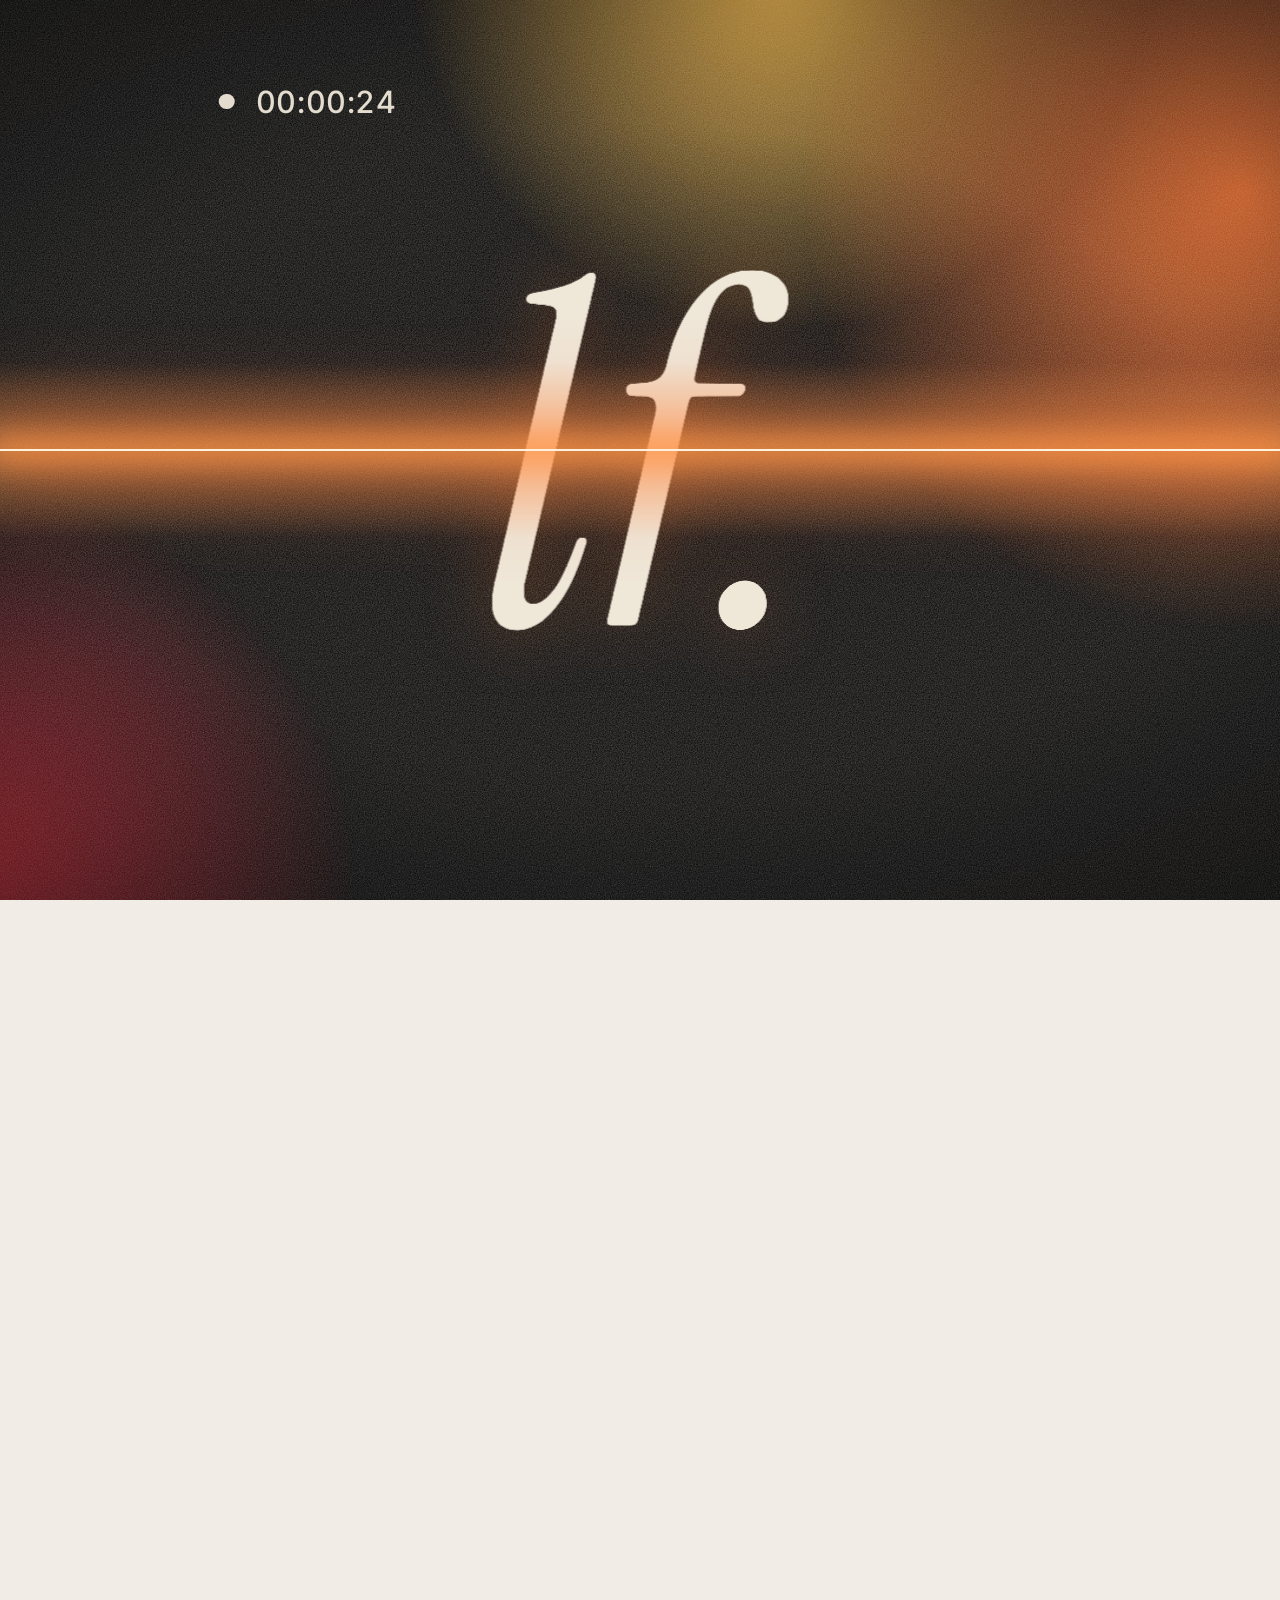
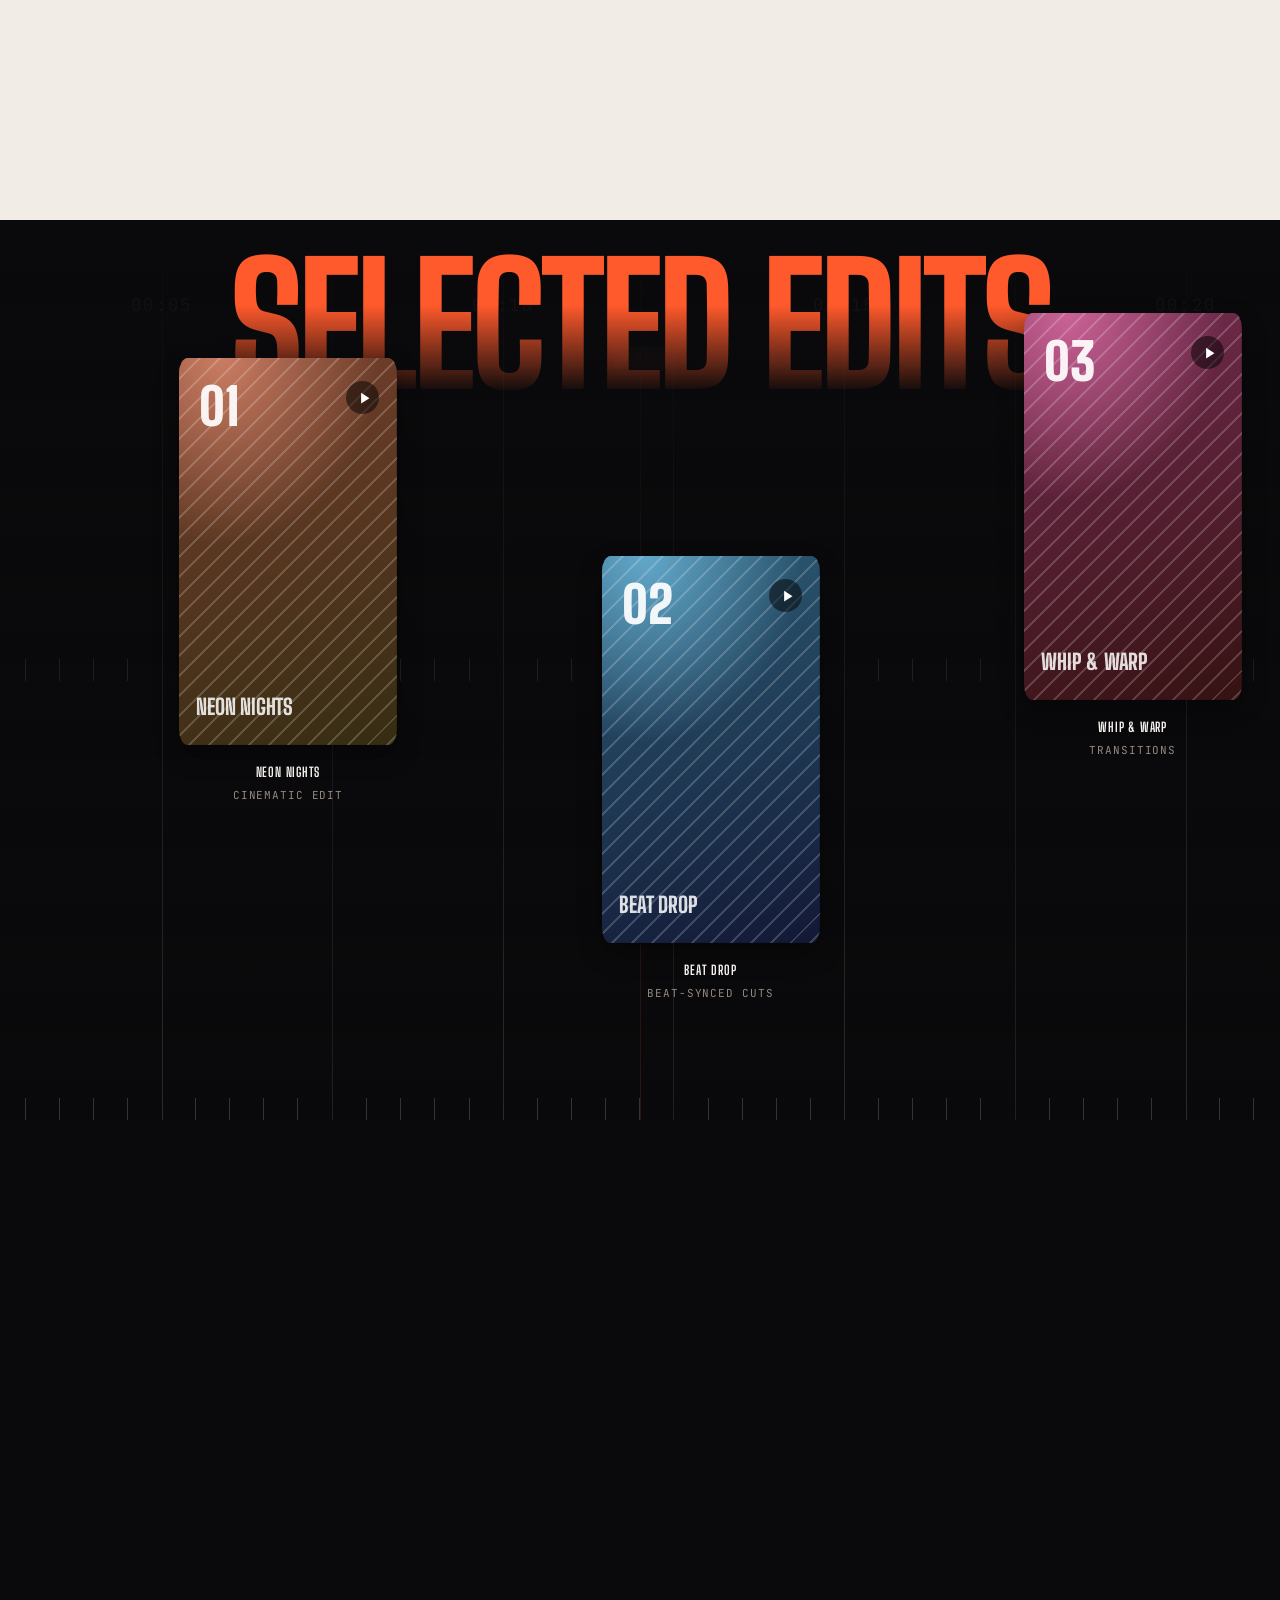
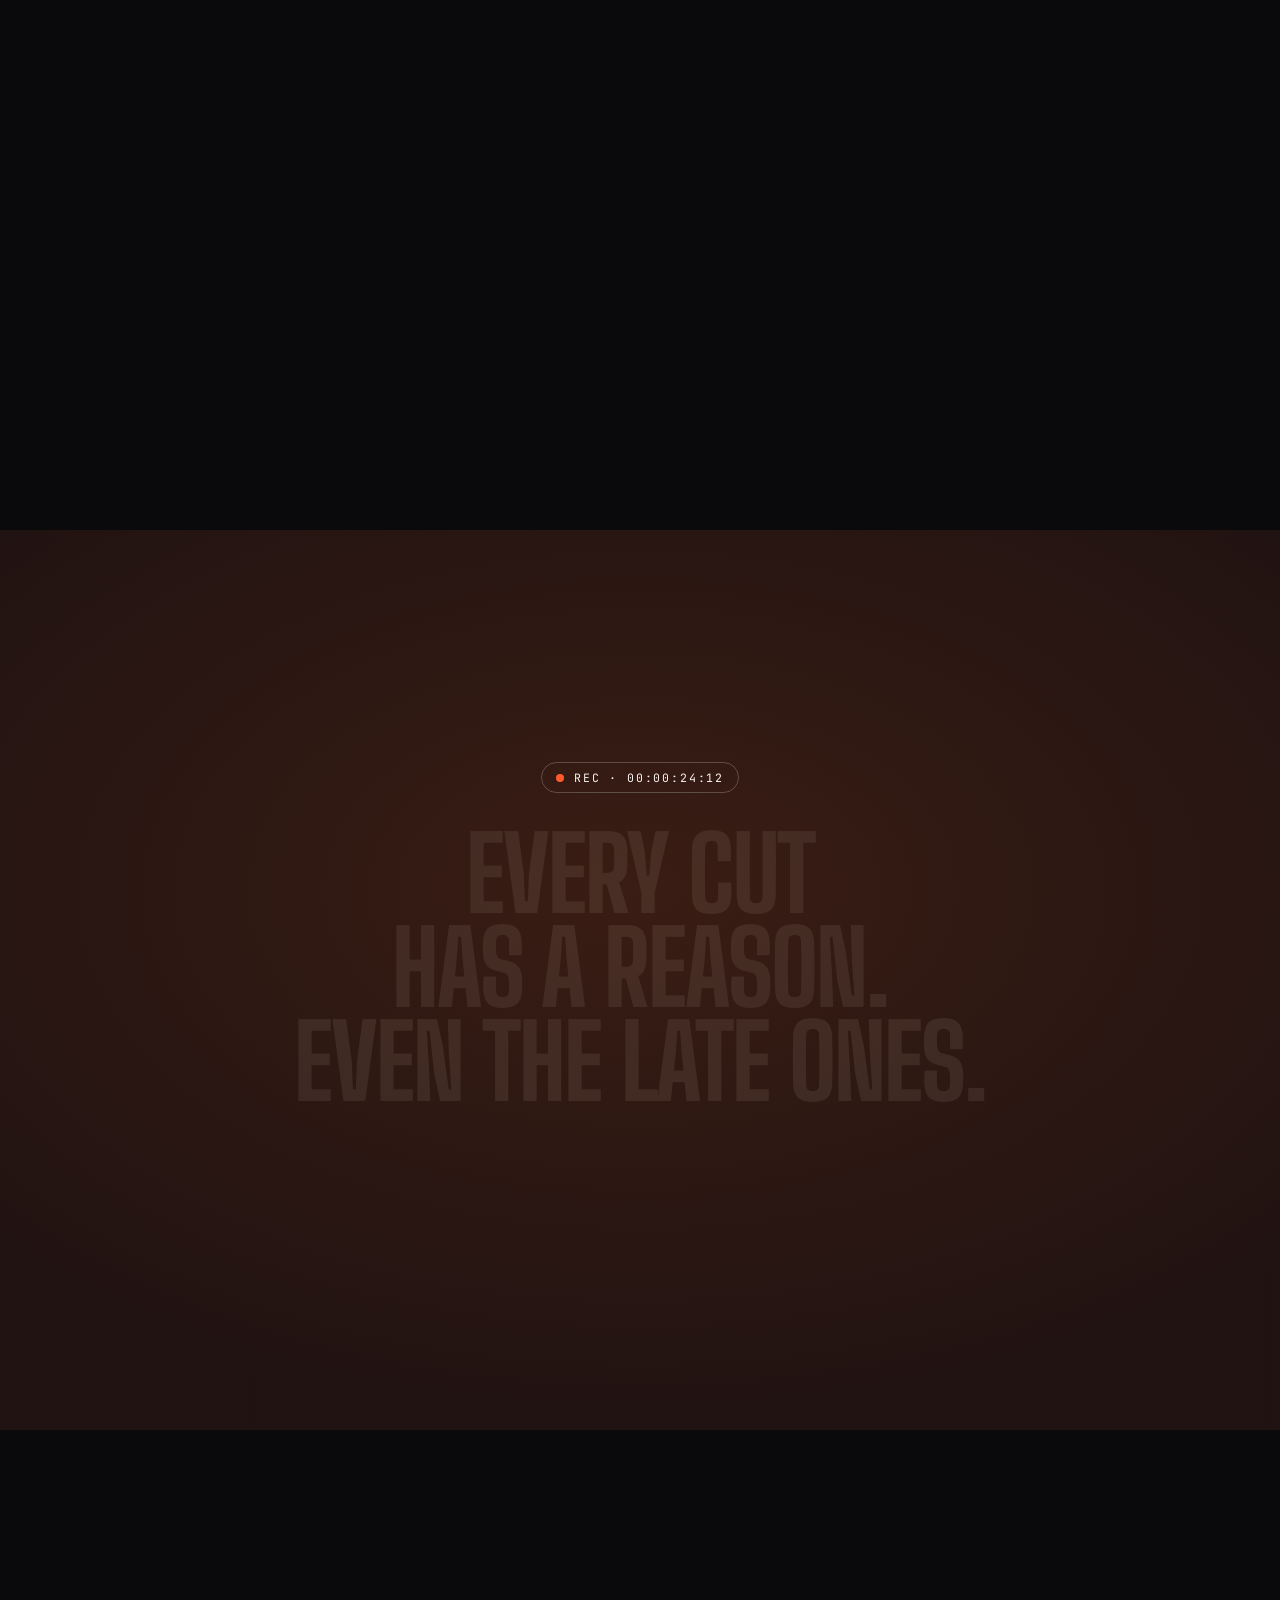
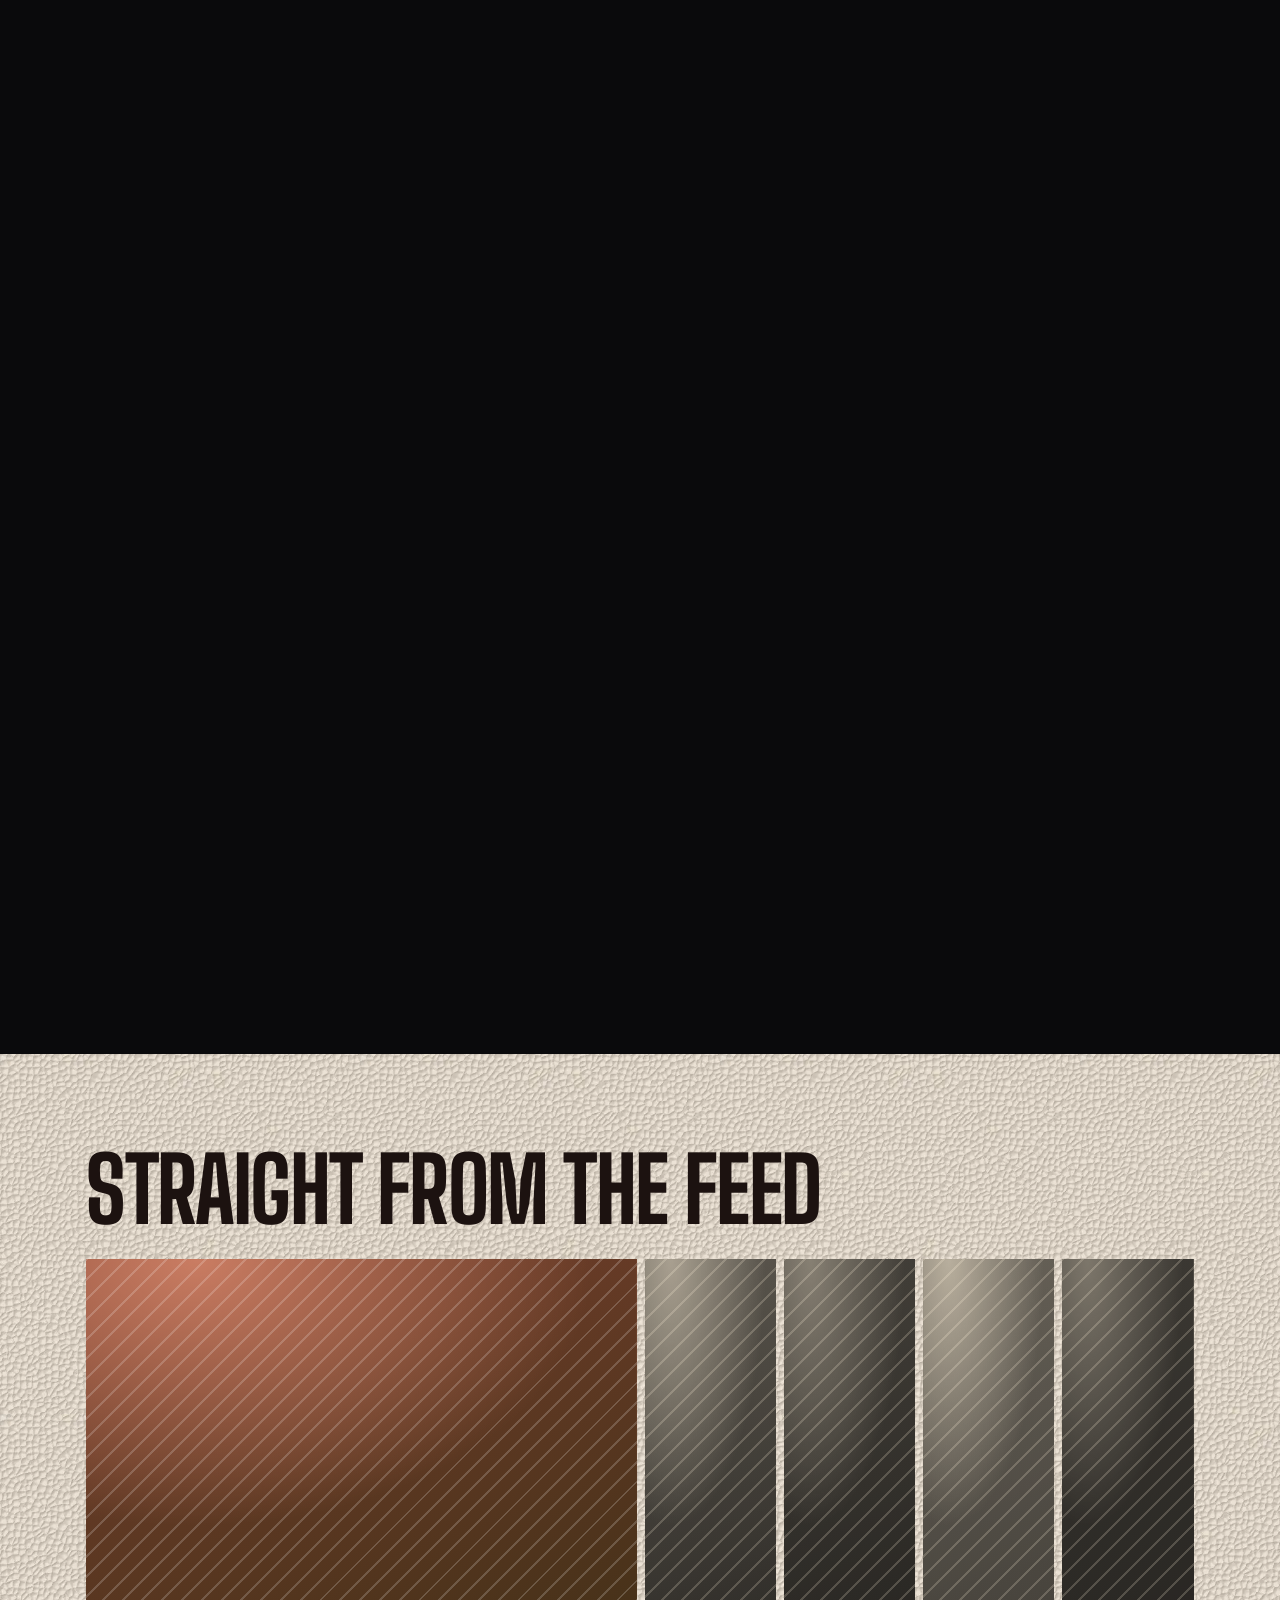
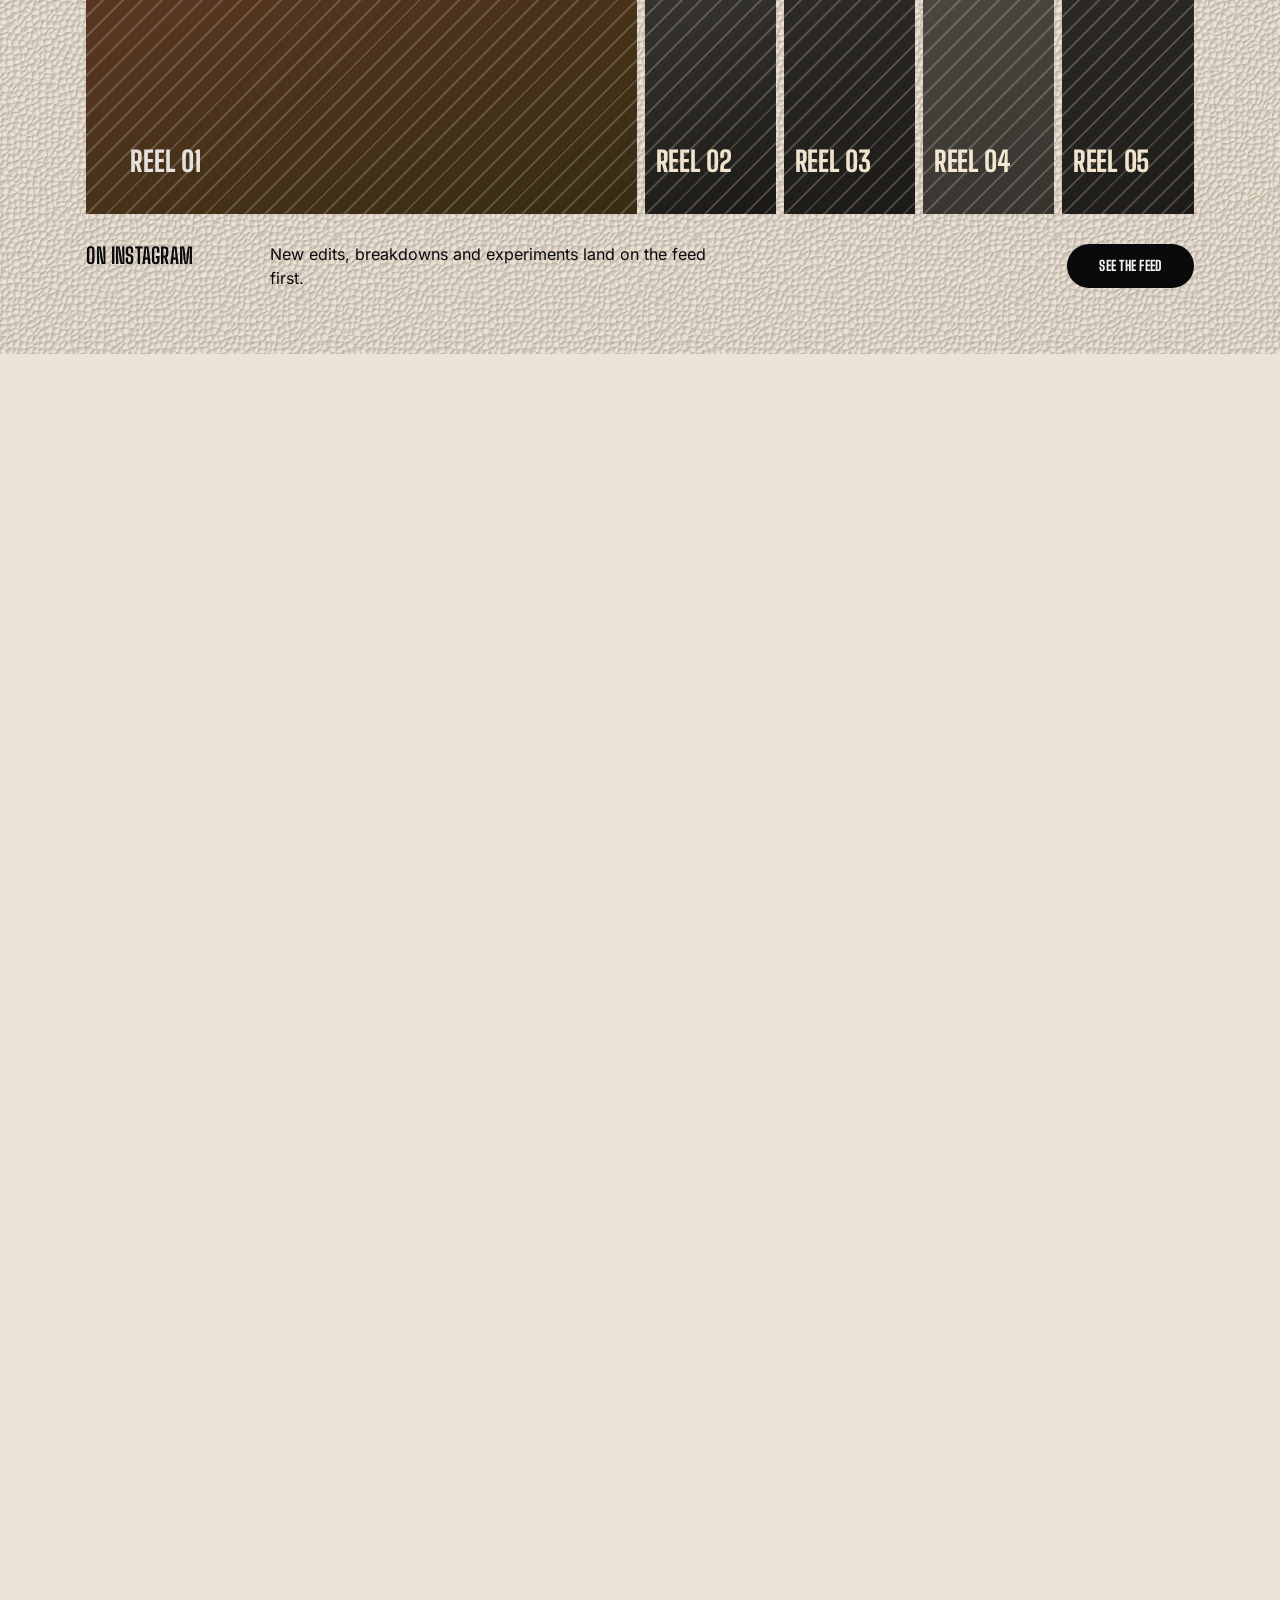
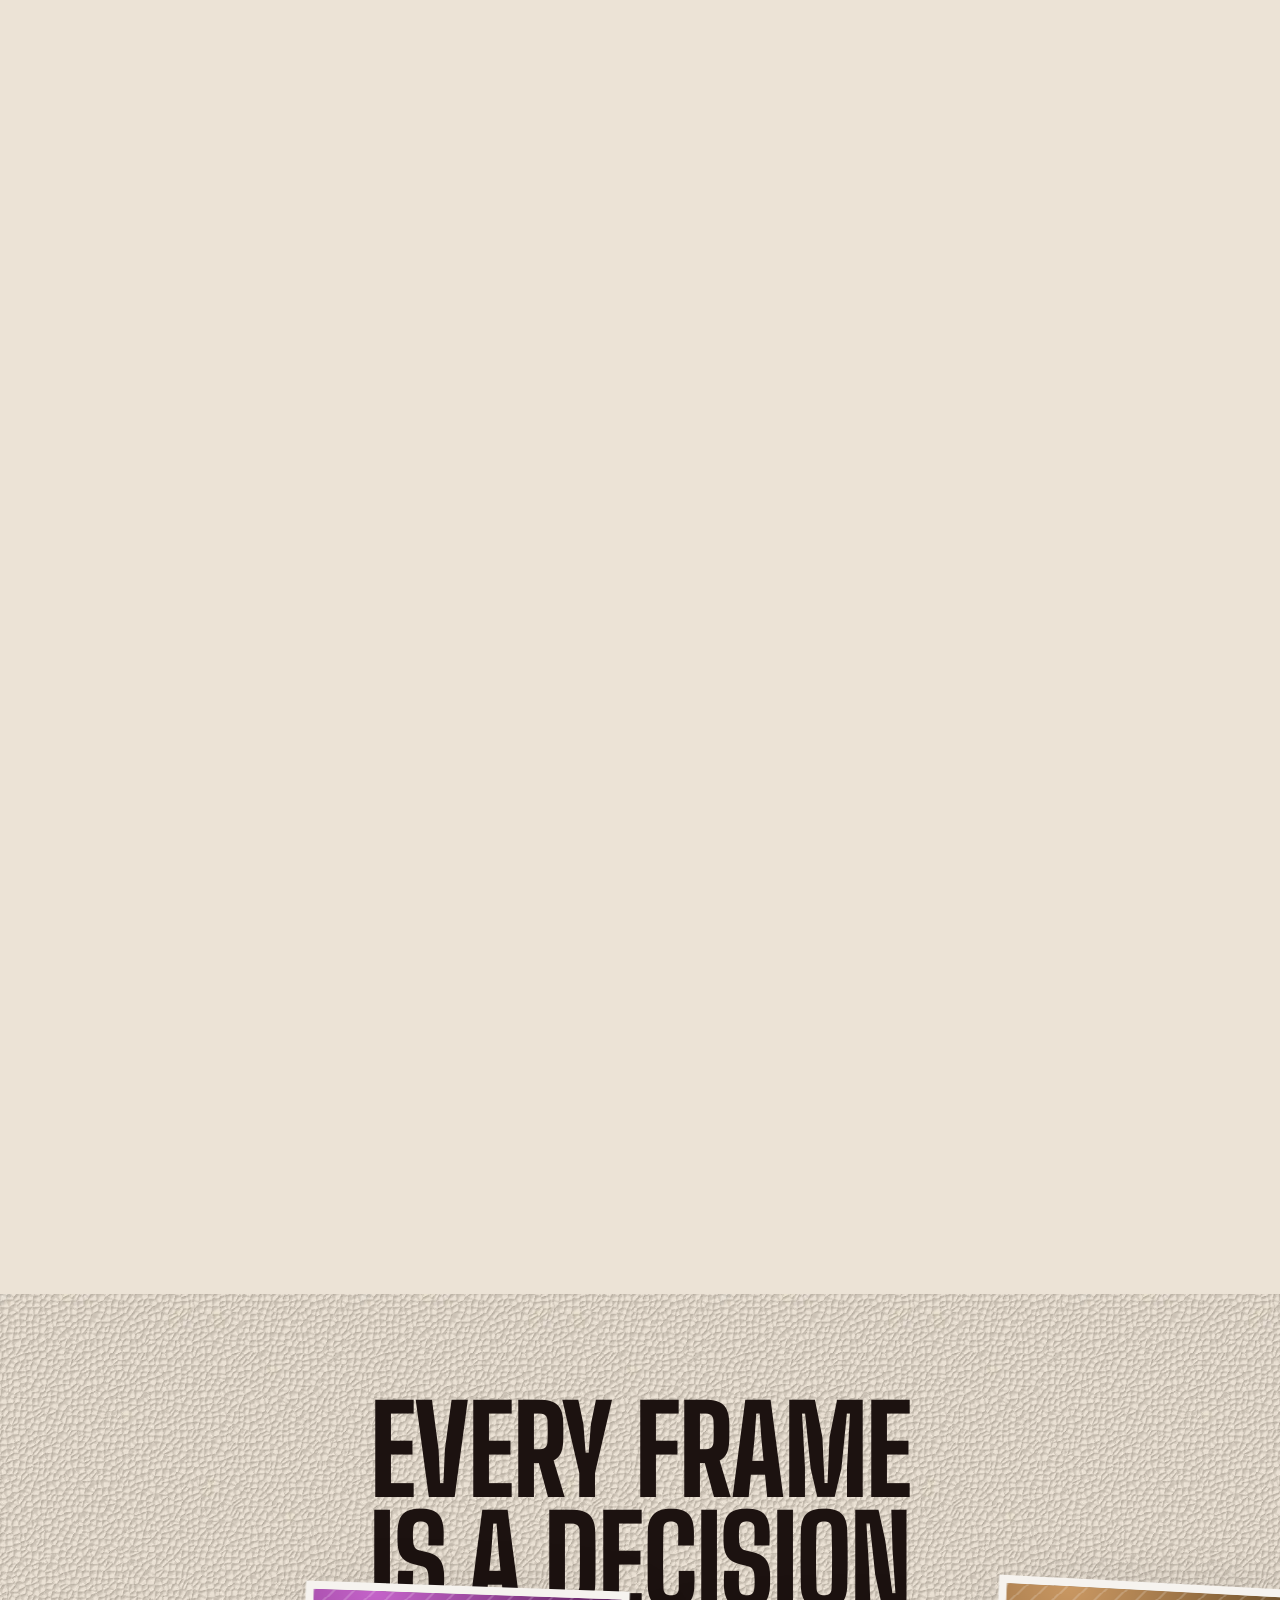
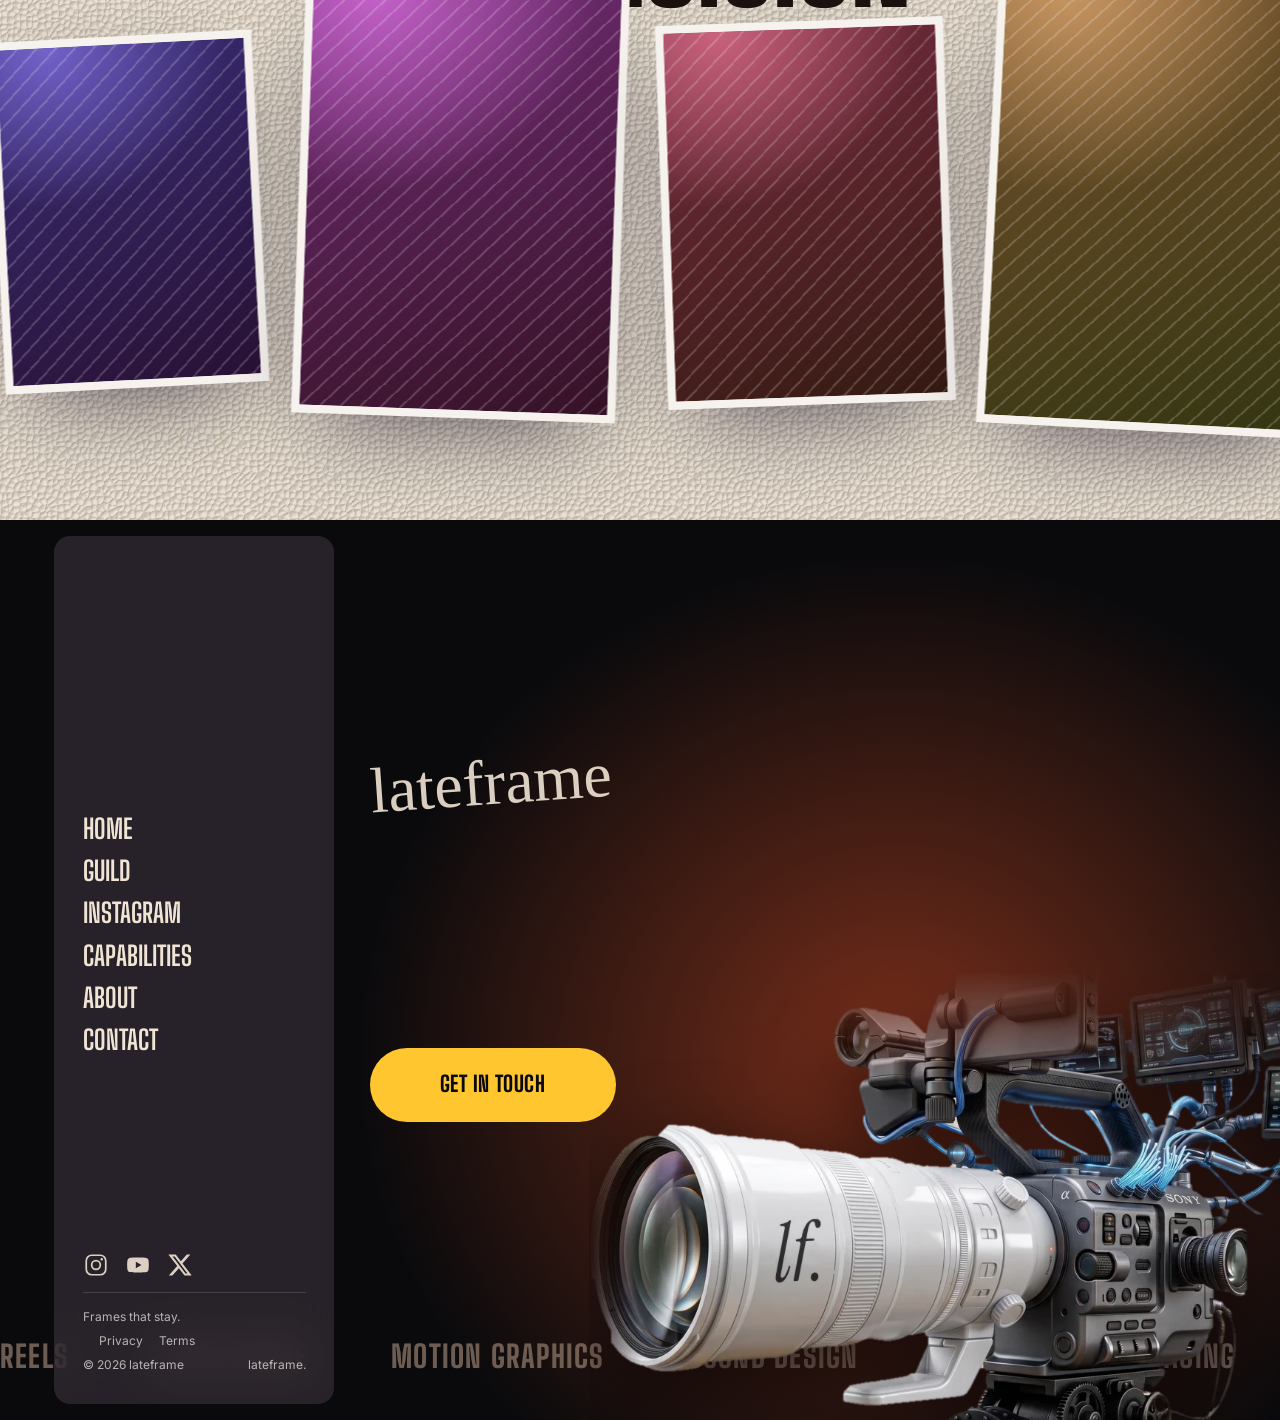
==== commit c8177c29: "Autoplaying 3s reel clips from Cloudinary, fetched once and kept on the device - js/clips.js: Cloudi" ====
--- a/index.html
+++ b/index.html
@@ -177,7 +177,7 @@
 <div class="modal" data-modal role="dialog" aria-modal="true" aria-label="Reel" aria-hidden="true" inert>
   <button class="modal__close" type="button" data-modal-close aria-label="Close"><svg width="16" height="16" viewBox="0 0 16 16" stroke="currentColor" stroke-width="1.6" stroke-linecap="round"><path d="M2 2l12 12M14 2 2 14"/></svg></button>
   <div class="modal__inner">
-    <div class="modal__card"><div class="tcard__face" style="position:absolute;inset:0"><div class="ph" data-modal-ph></div><video class="modal__video" data-modal-video playsinline loop muted controls hidden></video><div class="modal__embed" data-modal-embed hidden></div><button class="modal__play" type="button" data-modal-play aria-label="Play reel" hidden><svg viewBox="0 0 24 24" fill="currentColor" aria-hidden="true"><path d="M8 5v14l11-7z"/></svg></button><span class="tcard__num" data-modal-num style="font-size:clamp(34px,5vw,72px)"></span><div class="tcard__sheen" style="opacity:.35"></div></div></div>
+    <div class="modal__card"><div class="tcard__face" style="position:absolute;inset:0"><div class="ph" data-modal-ph></div><video class="modal__video" data-modal-video playsinline loop muted hidden></video><div class="modal__embed" data-modal-embed hidden></div><button class="modal__play" type="button" data-modal-play aria-label="Play reel" hidden><svg viewBox="0 0 24 24" fill="currentColor" aria-hidden="true"><path d="M8 5v14l11-7z"/></svg></button><span class="tcard__num" data-modal-num style="font-size:clamp(34px,5vw,72px)"></span><div class="tcard__sheen" style="opacity:.35"></div></div></div>
     <div class="modal__meta"><h3 class="display" data-modal-title></h3><p data-modal-stat></p><a class="btn btn--bone modal__link" data-modal-link href="#" target="_blank" rel="noreferrer"><span>Watch on Instagram</span></a></div>
   </div>
 </div>
@@ -187,6 +187,7 @@
 <script src="js/edits.js"></script>
 <script src="js/guild.js"></script>
 <script src="js/chrome.js"></script>
+<script src="js/clips.js"></script>
 <script src="js/camera.js"></script>
 <script src="js/home.js"></script>
 </body>
--- a/css/camera.css
+++ b/css/camera.css
@@ -43,7 +43,8 @@
     radial-gradient(90% 80% at 4% 100%, hsl(calc(var(--h) + 40) 72% 32% / 0.9), transparent 70%),
     linear-gradient(160deg, hsl(var(--h) 55% 22%), hsl(calc(var(--h) + 30) 60% 7%));
 }
-.cam__art video { position: absolute; inset: 0; width: 100%; height: 100%; object-fit: cover; }
+.cam__art video { position: absolute; inset: 0; width: 100%; height: 100%; object-fit: cover; opacity: 0; transition: opacity 0.5s; }
+.cam__art video.is-ready { opacity: 1; }
 .cam__art-no { font: 800 190px/1 var(--font-display); letter-spacing: 0.04em; text-transform: uppercase; color: rgba(255, 255, 255, 0.9); }
 .cam__art-h { font: 400 34px var(--font-mono); letter-spacing: 0.18em; text-transform: uppercase; color: rgba(255, 255, 255, 0.6); }
 .cam__reel--v .cam__art--main { inset: 0 auto 0 50%; width: 714px; margin-left: -357px; }
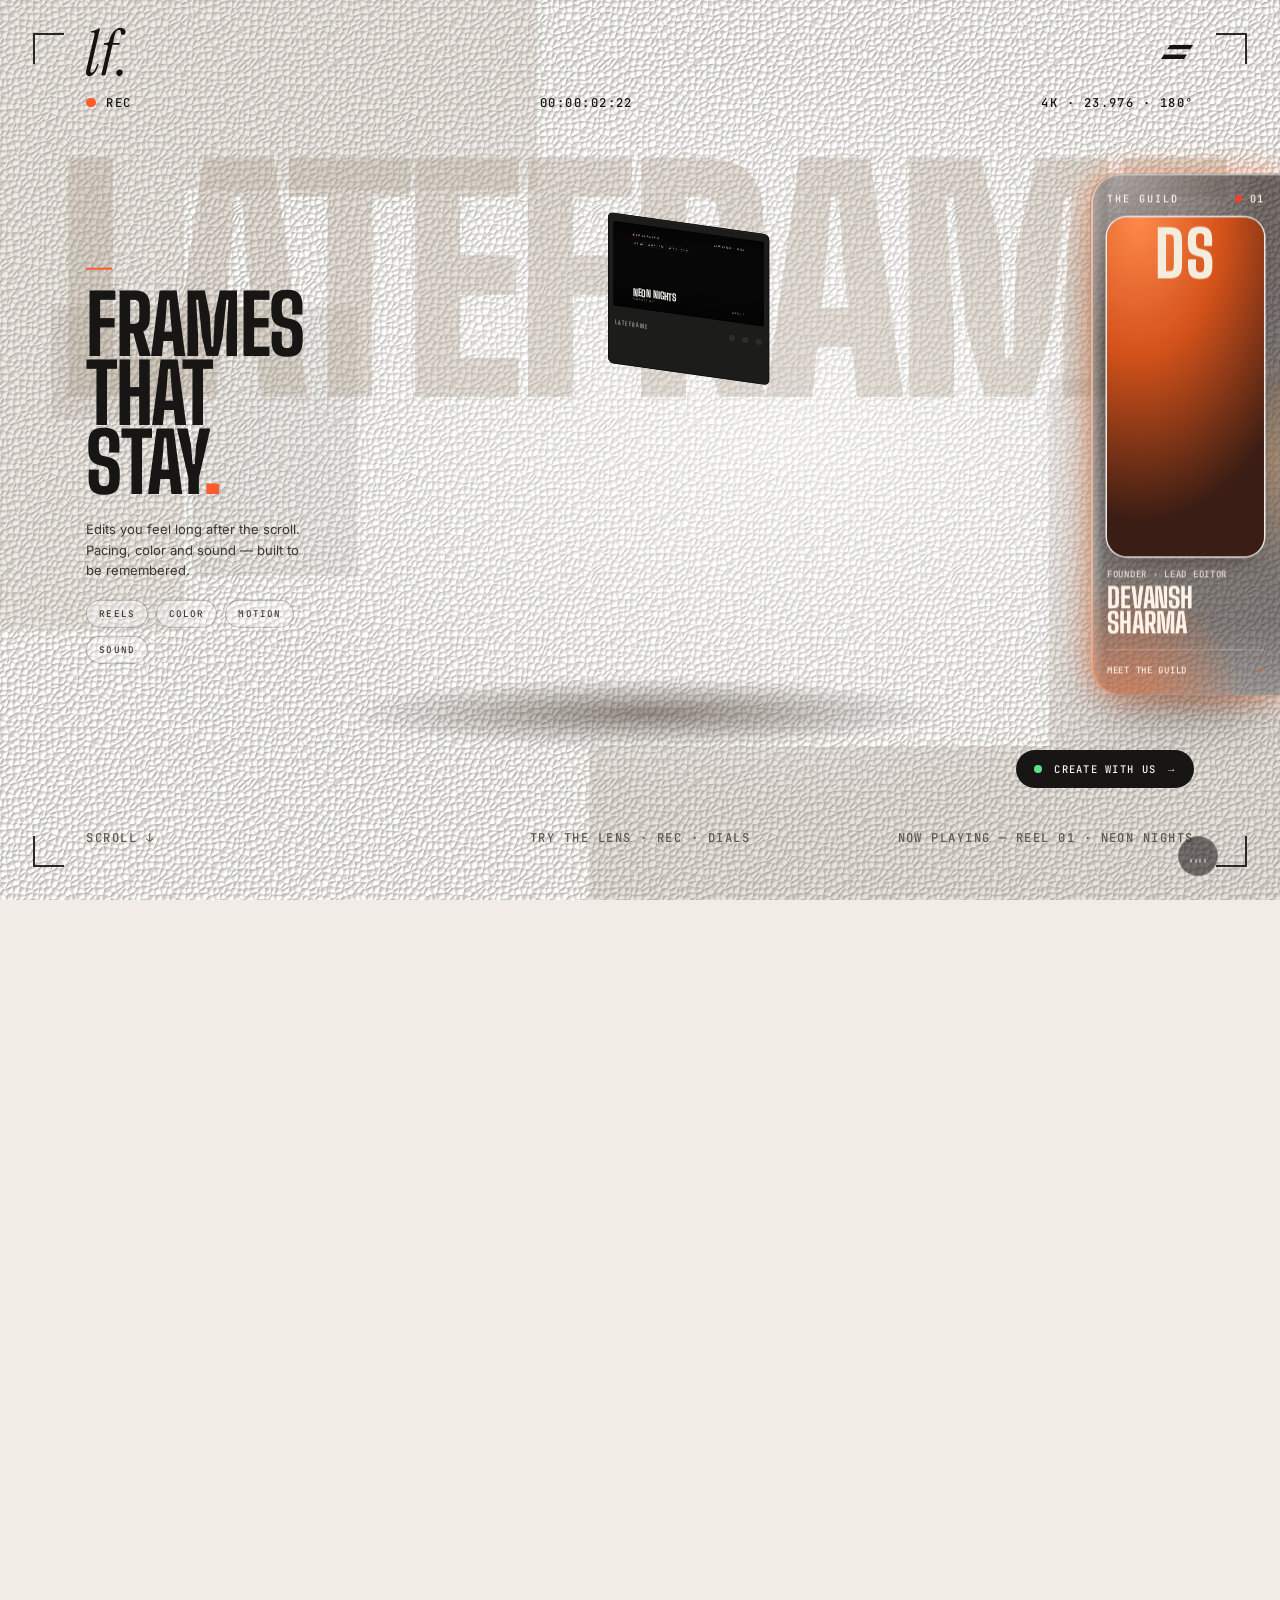
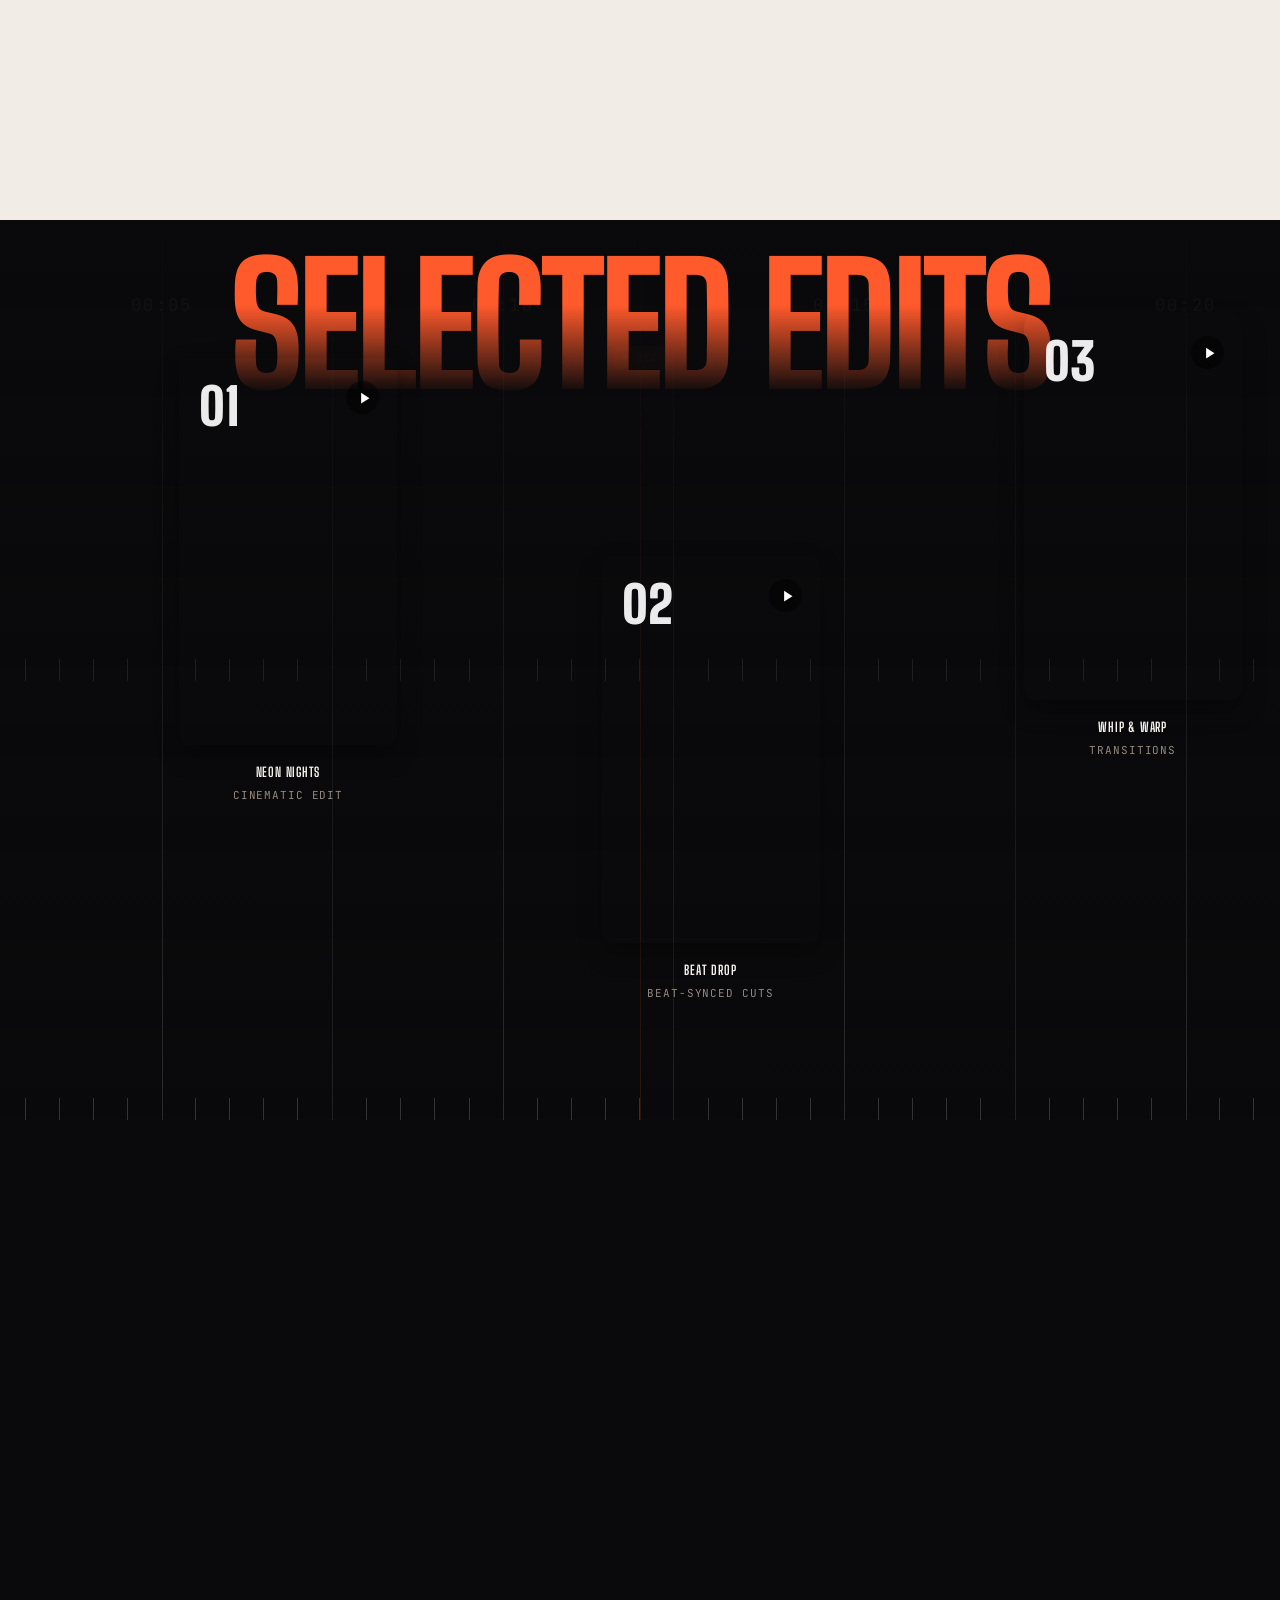
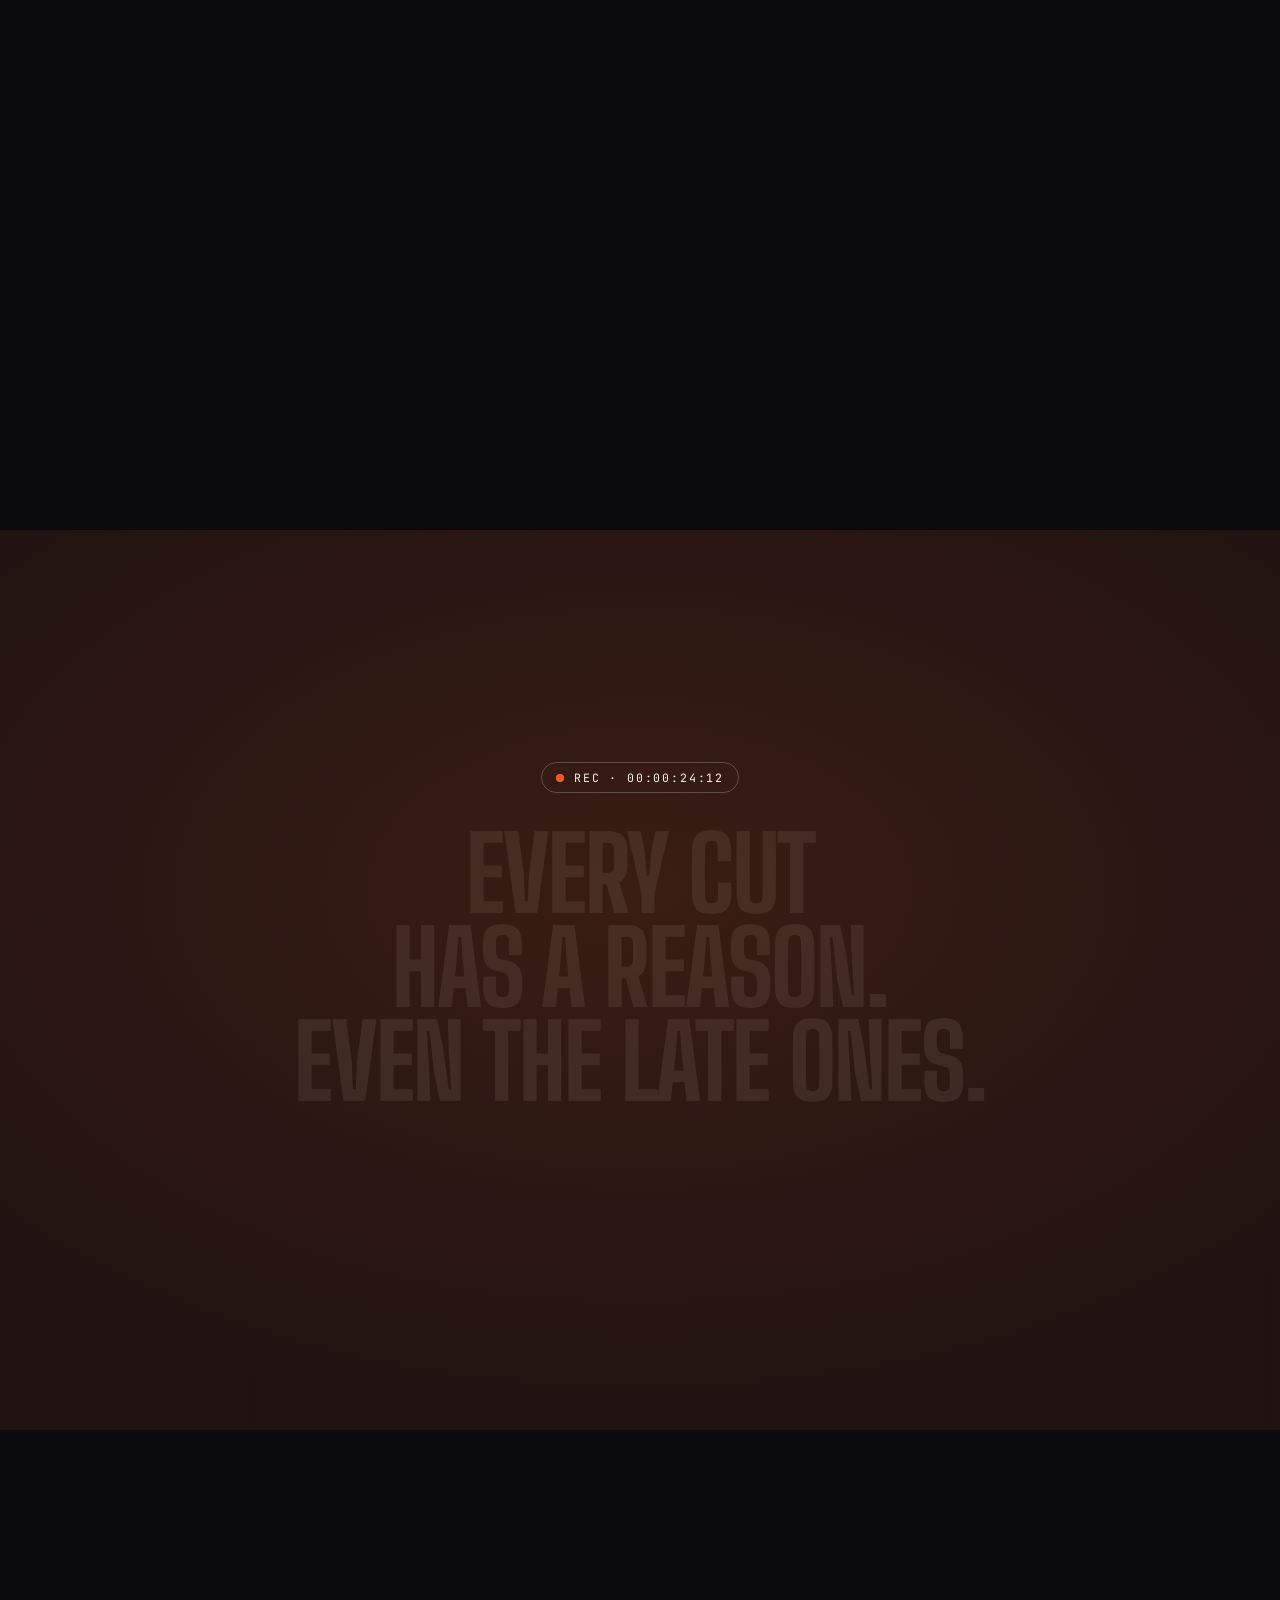
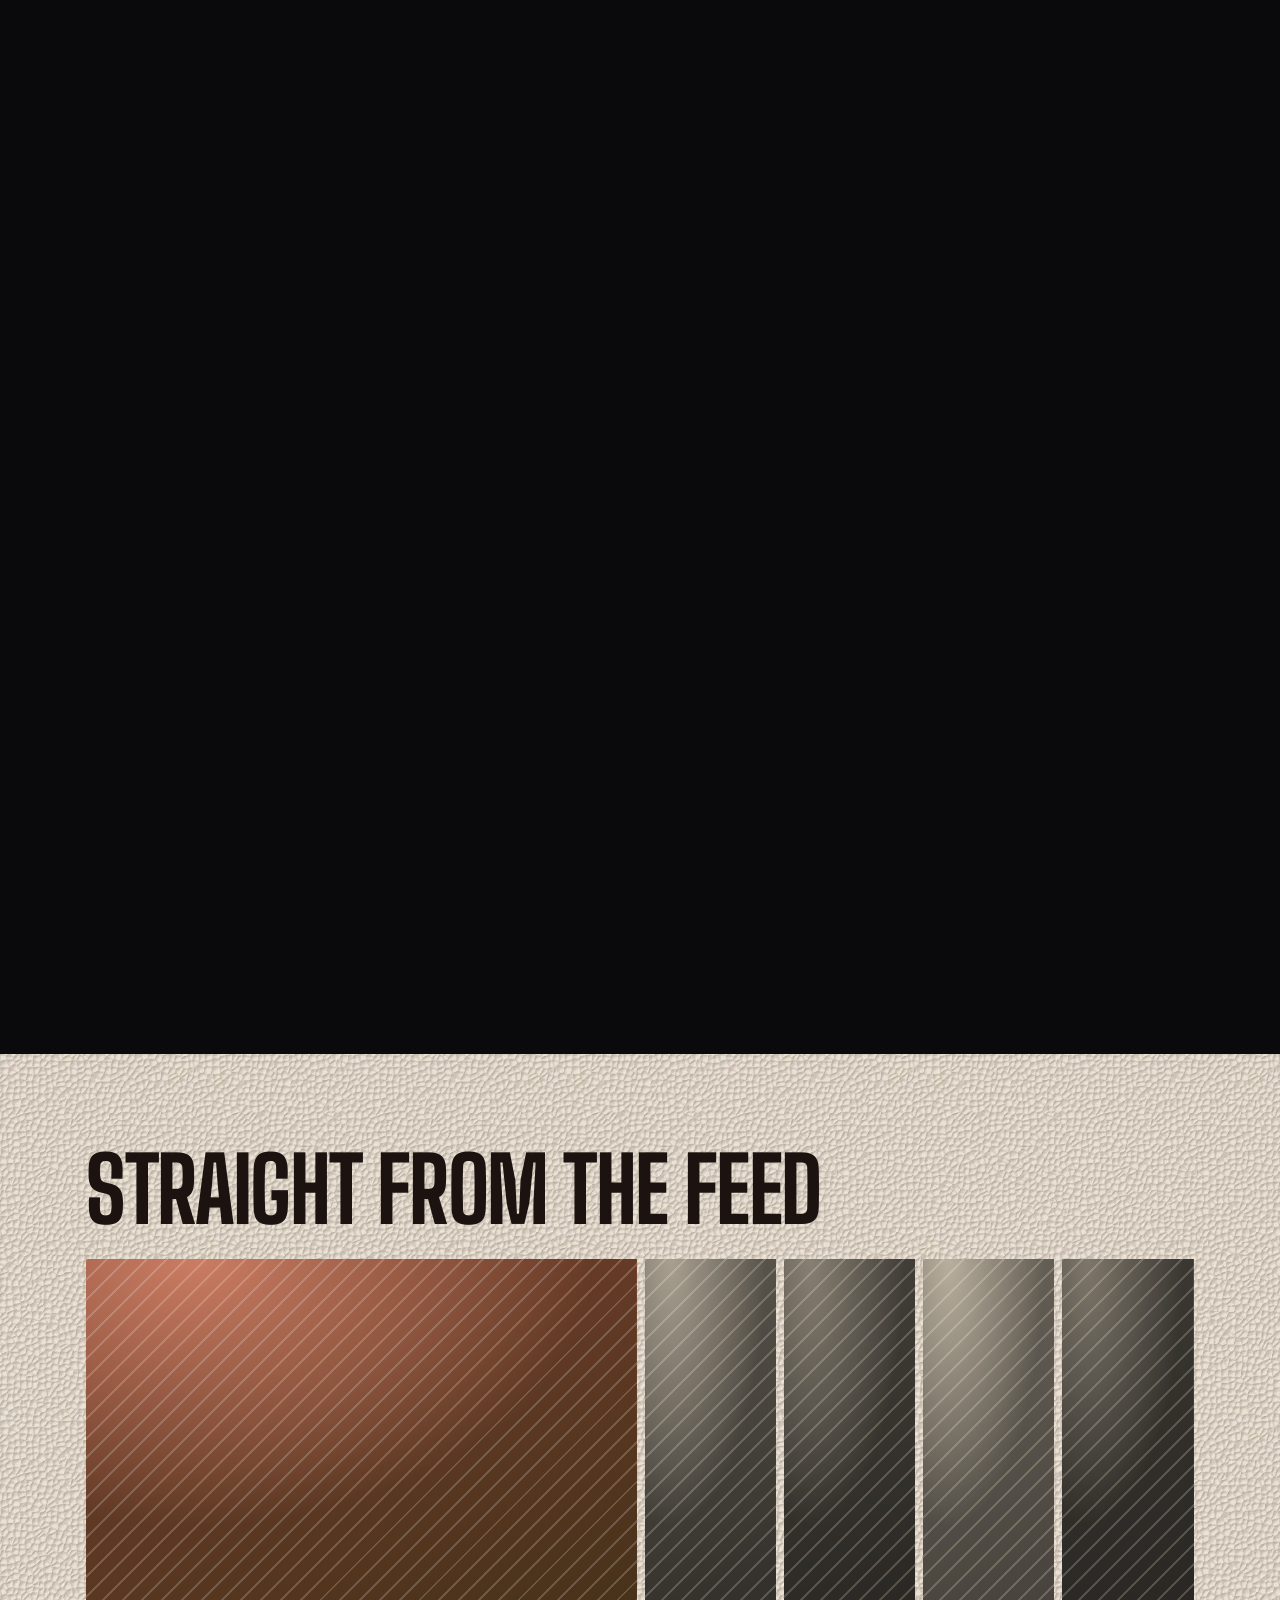
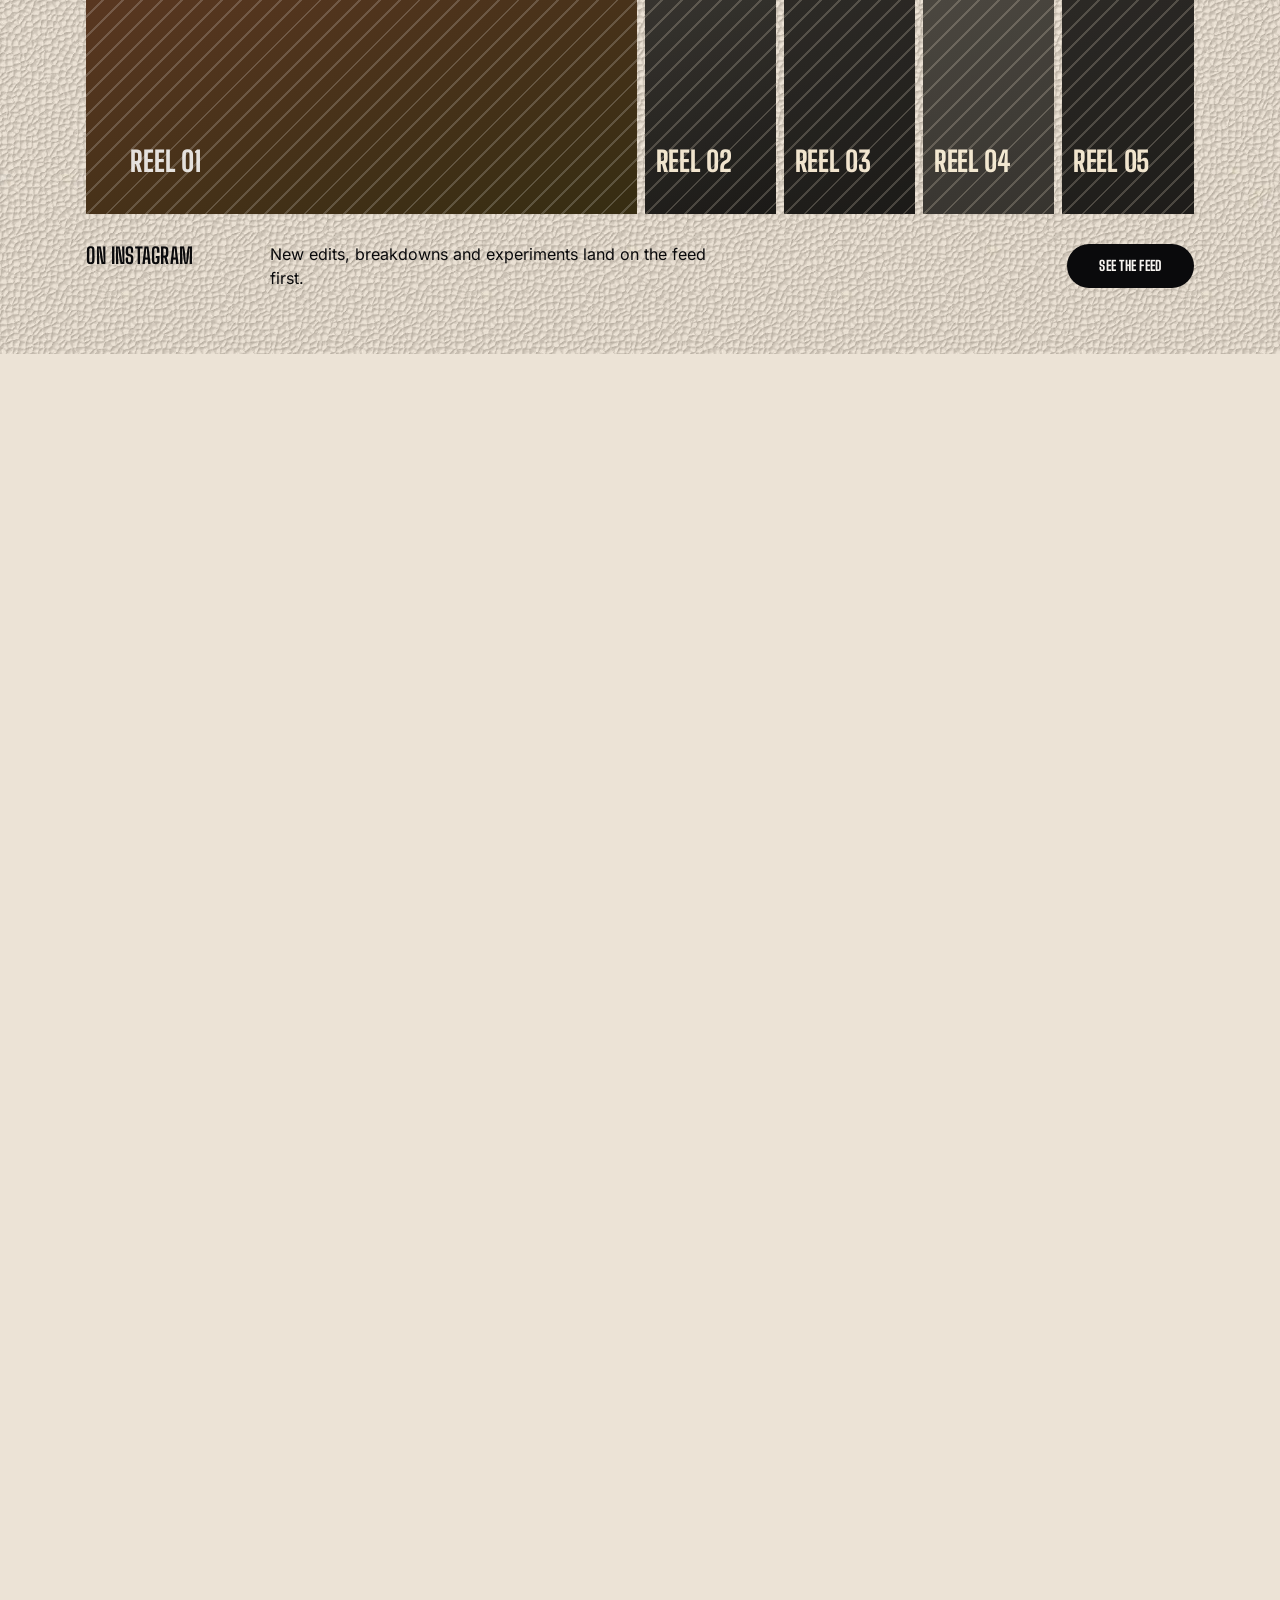
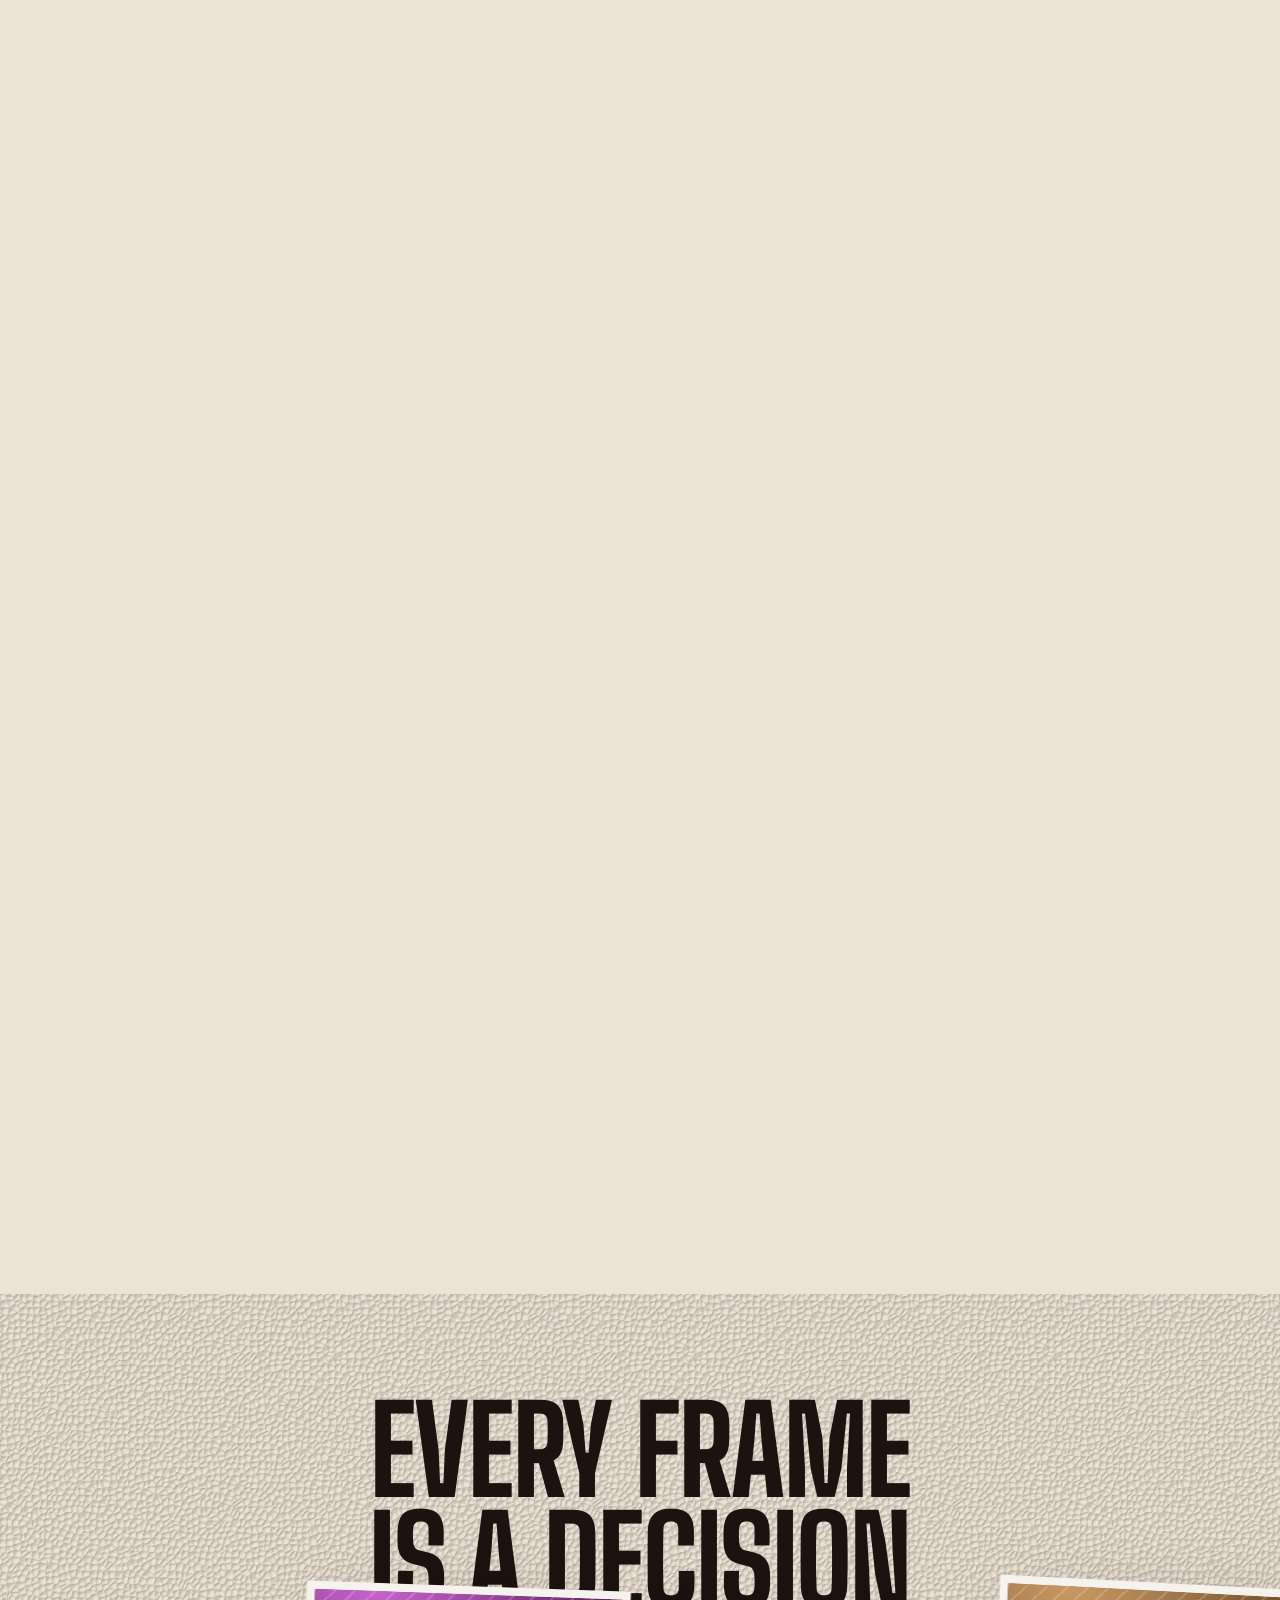
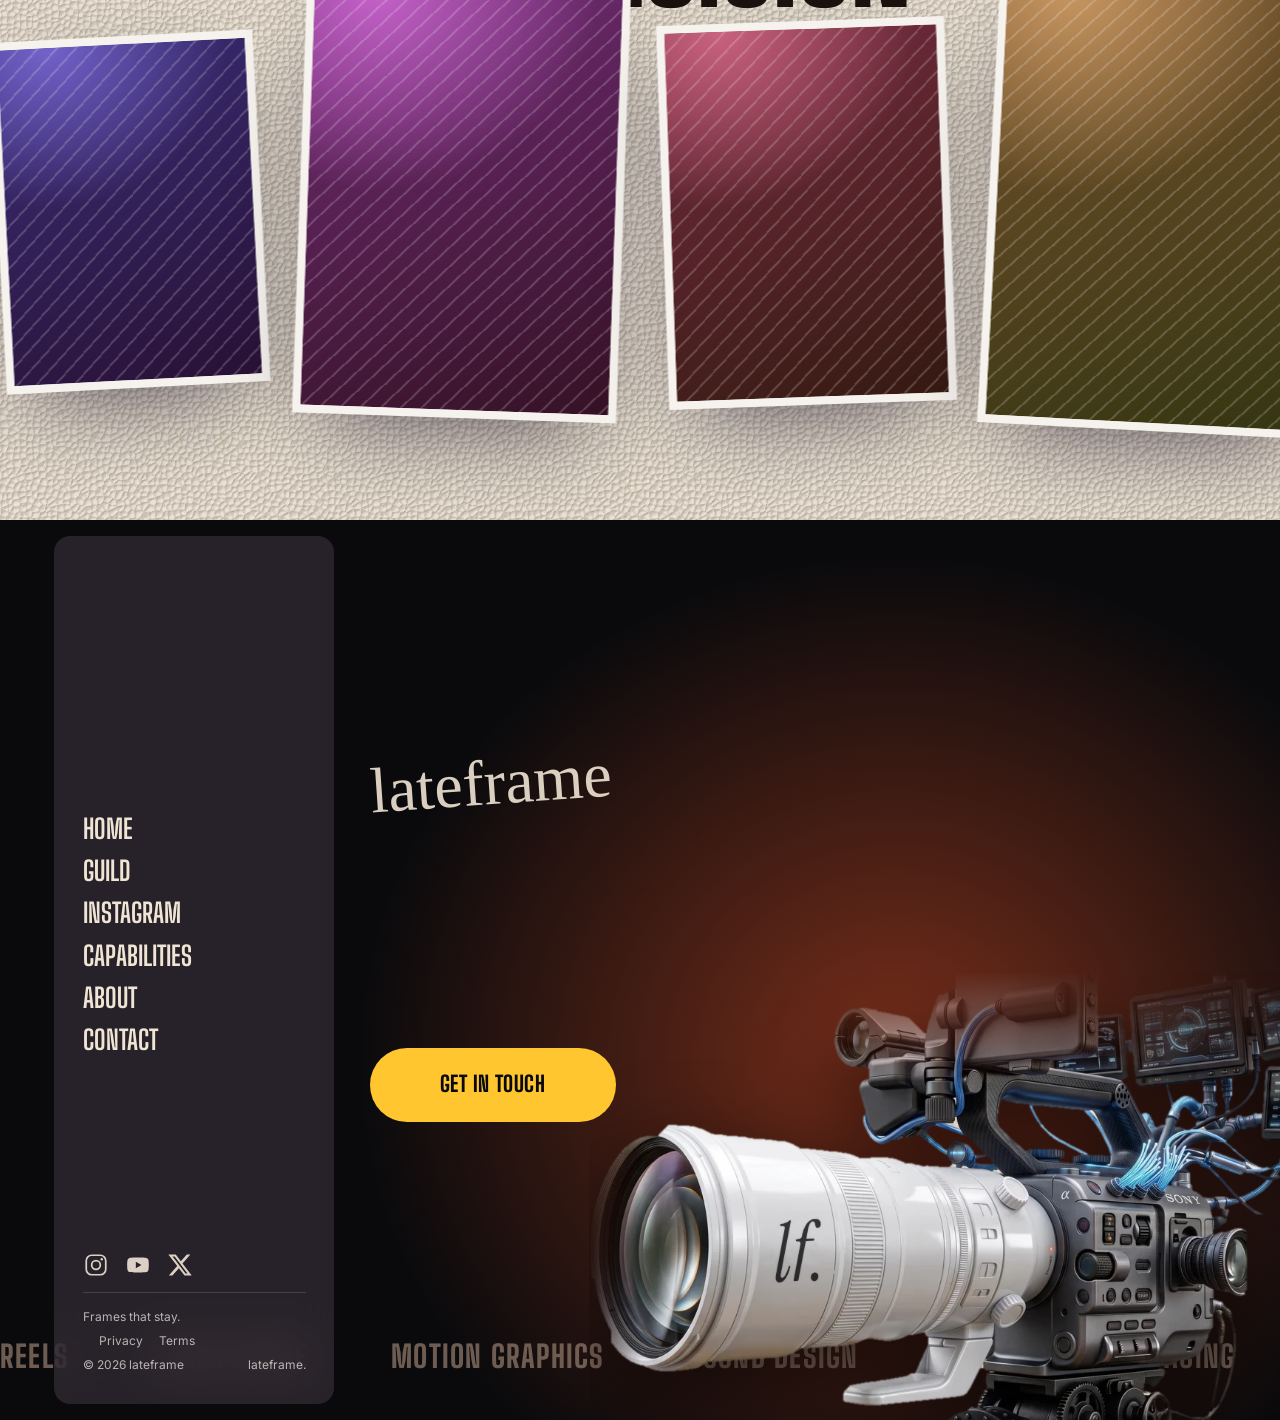
==== commit 8a3b6172: "Photos from Cloudinary by name (polaroids, feed, capabilities, play rail); Instagram grid driven by " ====
--- a/index.html
+++ b/index.html
@@ -108,9 +108,9 @@
         <p class="quote__body" data-quote-body>Pacing, rhythm, color, sound — the details nobody notices until they're missing. That's the work: making the edit feel effortless.</p>
       </div>
       <div class="polaroids" aria-hidden="true">
-        <div class="polaroid" data-pol><div class="polaroid__img"><div class="ph" style="--h:15" data-label="Frame 0142"></div></div></div>
-        <div class="polaroid" data-pol><div class="polaroid__img"><div class="ph" style="--h:200" data-label="Frame 0287"></div></div></div>
-        <div class="polaroid" data-pol><div class="polaroid__img"><div class="ph" style="--h:40" data-label="Frame 0455"></div></div></div>
+        <div class="polaroid" data-pol><div class="polaroid__img"><div class="ph" style="--h:15" data-label="Frame 0142" data-photo="frame-1" data-w="600"></div></div></div>
+        <div class="polaroid" data-pol><div class="polaroid__img"><div class="ph" style="--h:200" data-label="Frame 0287" data-photo="frame-2" data-w="600"></div></div></div>
+        <div class="polaroid" data-pol><div class="polaroid__img"><div class="ph" style="--h:40" data-label="Frame 0455" data-photo="frame-3" data-w="600"></div></div></div>
       </div>
     </div>
   </section>
@@ -122,18 +122,18 @@
       <section class="foundation" data-tone="light" aria-labelledby="fnd-h">
         <h2 id="fnd-h" class="display">Straight from the feed</h2>
         <div class="tiles" data-tiles>
-          <a class="tile is-active" href="instagram.html"><div class="ph" style="--h:15" data-label="Reel 01"></div></a>
-          <a class="tile" href="instagram.html"><div class="ph" style="--h:200" data-label="Reel 02"></div></a>
-          <a class="tile" href="instagram.html"><div class="ph" style="--h:330" data-label="Reel 03"></div></a>
-          <a class="tile" href="instagram.html"><div class="ph" style="--h:40" data-label="Reel 04"></div></a>
-          <a class="tile" href="instagram.html"><div class="ph" style="--h:265" data-label="Reel 05"></div></a>
+          <a class="tile is-active" href="instagram.html"><div class="ph" style="--h:15" data-label="Reel 01" data-photo="feed-1" data-w="900"></div></a>
+          <a class="tile" href="instagram.html"><div class="ph" style="--h:200" data-label="Reel 02" data-photo="feed-2" data-w="900"></div></a>
+          <a class="tile" href="instagram.html"><div class="ph" style="--h:330" data-label="Reel 03" data-photo="feed-3" data-w="900"></div></a>
+          <a class="tile" href="instagram.html"><div class="ph" style="--h:40" data-label="Reel 04" data-photo="feed-4" data-w="900"></div></a>
+          <a class="tile" href="instagram.html"><div class="ph" style="--h:265" data-label="Reel 05" data-photo="feed-5" data-w="900"></div></a>
         </div>
         <ul class="rail" data-snap>
-          <li><a class="tile" href="instagram.html"><div class="ph" style="--h:15" data-label="Reel 01"></div></a></li>
-          <li><a class="tile" href="instagram.html"><div class="ph" style="--h:200" data-label="Reel 02"></div></a></li>
-          <li><a class="tile" href="instagram.html"><div class="ph" style="--h:330" data-label="Reel 03"></div></a></li>
-          <li><a class="tile" href="instagram.html"><div class="ph" style="--h:40" data-label="Reel 04"></div></a></li>
-          <li><a class="tile" href="instagram.html"><div class="ph" style="--h:265" data-label="Reel 05"></div></a></li>
+          <li><a class="tile" href="instagram.html"><div class="ph" style="--h:15" data-label="Reel 01" data-photo="feed-1" data-w="900"></div></a></li>
+          <li><a class="tile" href="instagram.html"><div class="ph" style="--h:200" data-label="Reel 02" data-photo="feed-2" data-w="900"></div></a></li>
+          <li><a class="tile" href="instagram.html"><div class="ph" style="--h:330" data-label="Reel 03" data-photo="feed-3" data-w="900"></div></a></li>
+          <li><a class="tile" href="instagram.html"><div class="ph" style="--h:40" data-label="Reel 04" data-photo="feed-4" data-w="900"></div></a></li>
+          <li><a class="tile" href="instagram.html"><div class="ph" style="--h:265" data-label="Reel 05" data-photo="feed-5" data-w="900"></div></a></li>
         </ul>
         <div class="foundation__foot">
           <div><h3 class="heading">On Instagram</h3><p>New edits, breakdowns and experiments land on the feed first.</p></div>
@@ -146,12 +146,12 @@
         <div class="pstage__tex" aria-hidden="true"></div>
         <div class="pstage__body">
           <div data-pslides>
-            <div class="pslide"><div class="pslide__art"><div class="pslide__pol"><div class="ph" style="--h:15" data-label="Hook"></div></div><div class="pslide__pol"><div class="ph" style="--h:330" data-label="Loop"></div></div><div class="pslide__wordmark display">Reels &amp; Shorts</div></div></div>
-            <div class="pslide"><div class="pslide__art"><div class="pslide__pol"><div class="ph" style="--h:200" data-label="Before"></div></div><div class="pslide__pol"><div class="ph" style="--h:30" data-label="After"></div></div><div class="pslide__wordmark display">Color Grade</div></div></div>
-            <div class="pslide"><div class="pslide__art"><div class="pslide__pol"><div class="ph" style="--h:265" data-label="Type"></div></div><div class="pslide__pol"><div class="ph" style="--h:300" data-label="Overlay"></div></div><div class="pslide__wordmark display">Motion Graphics</div></div></div>
-            <div class="pslide"><div class="pslide__art"><div class="pslide__pol"><div class="ph" style="--h:150" data-label="Beat"></div></div><div class="pslide__pol"><div class="ph" style="--h:180" data-label="Waveform"></div></div><div class="pslide__wordmark display">Sound Design</div></div></div>
-            <div class="pslide"><div class="pslide__art"><div class="pslide__pol"><div class="ph" style="--h:45" data-label="Raw"></div></div><div class="pslide__pol"><div class="ph" style="--h:25" data-label="Cut"></div></div><div class="pslide__wordmark display">Pacing &amp; Story</div></div></div>
-            <div class="pslide"><div class="pslide__art"><div class="pslide__pol"><div class="ph" style="--h:340" data-label="9:16"></div></div><div class="pslide__pol"><div class="ph" style="--h:210" data-label="16:9"></div></div><div class="pslide__wordmark display">Brand &amp; Ads</div></div></div>
+            <div class="pslide"><div class="pslide__art"><div class="pslide__pol"><div class="ph" style="--h:15" data-label="Hook" data-photo="cap-1" data-w="700"></div></div><div class="pslide__pol"><div class="ph" style="--h:330" data-label="Loop" data-photo="cap-2" data-w="700"></div></div><div class="pslide__wordmark display">Reels &amp; Shorts</div></div></div>
+            <div class="pslide"><div class="pslide__art"><div class="pslide__pol"><div class="ph" style="--h:200" data-label="Before" data-photo="cap-3" data-w="700"></div></div><div class="pslide__pol"><div class="ph" style="--h:30" data-label="After" data-photo="cap-4" data-w="700"></div></div><div class="pslide__wordmark display">Color Grade</div></div></div>
+            <div class="pslide"><div class="pslide__art"><div class="pslide__pol"><div class="ph" style="--h:265" data-label="Type" data-photo="cap-5" data-w="700"></div></div><div class="pslide__pol"><div class="ph" style="--h:300" data-label="Overlay" data-photo="cap-6" data-w="700"></div></div><div class="pslide__wordmark display">Motion Graphics</div></div></div>
+            <div class="pslide"><div class="pslide__art"><div class="pslide__pol"><div class="ph" style="--h:150" data-label="Beat" data-photo="cap-7" data-w="700"></div></div><div class="pslide__pol"><div class="ph" style="--h:180" data-label="Waveform" data-photo="cap-8" data-w="700"></div></div><div class="pslide__wordmark display">Sound Design</div></div></div>
+            <div class="pslide"><div class="pslide__art"><div class="pslide__pol"><div class="ph" style="--h:45" data-label="Raw" data-photo="cap-9" data-w="700"></div></div><div class="pslide__pol"><div class="ph" style="--h:25" data-label="Cut" data-photo="cap-10" data-w="700"></div></div><div class="pslide__wordmark display">Pacing &amp; Story</div></div></div>
+            <div class="pslide"><div class="pslide__art"><div class="pslide__pol"><div class="ph" style="--h:340" data-label="9:16" data-photo="cap-11" data-w="700"></div></div><div class="pslide__pol"><div class="ph" style="--h:210" data-label="16:9" data-photo="cap-12" data-w="700"></div></div><div class="pslide__wordmark display">Brand &amp; Ads</div></div></div>
           </div>
         </div>
         <div class="ptext" data-ptext>
@@ -190,5 +190,6 @@
 <script src="js/clips.js"></script>
 <script src="js/camera.js"></script>
 <script src="js/home.js"></script>
+<script src="js/photos.js"></script>
 </body>
 </html>
